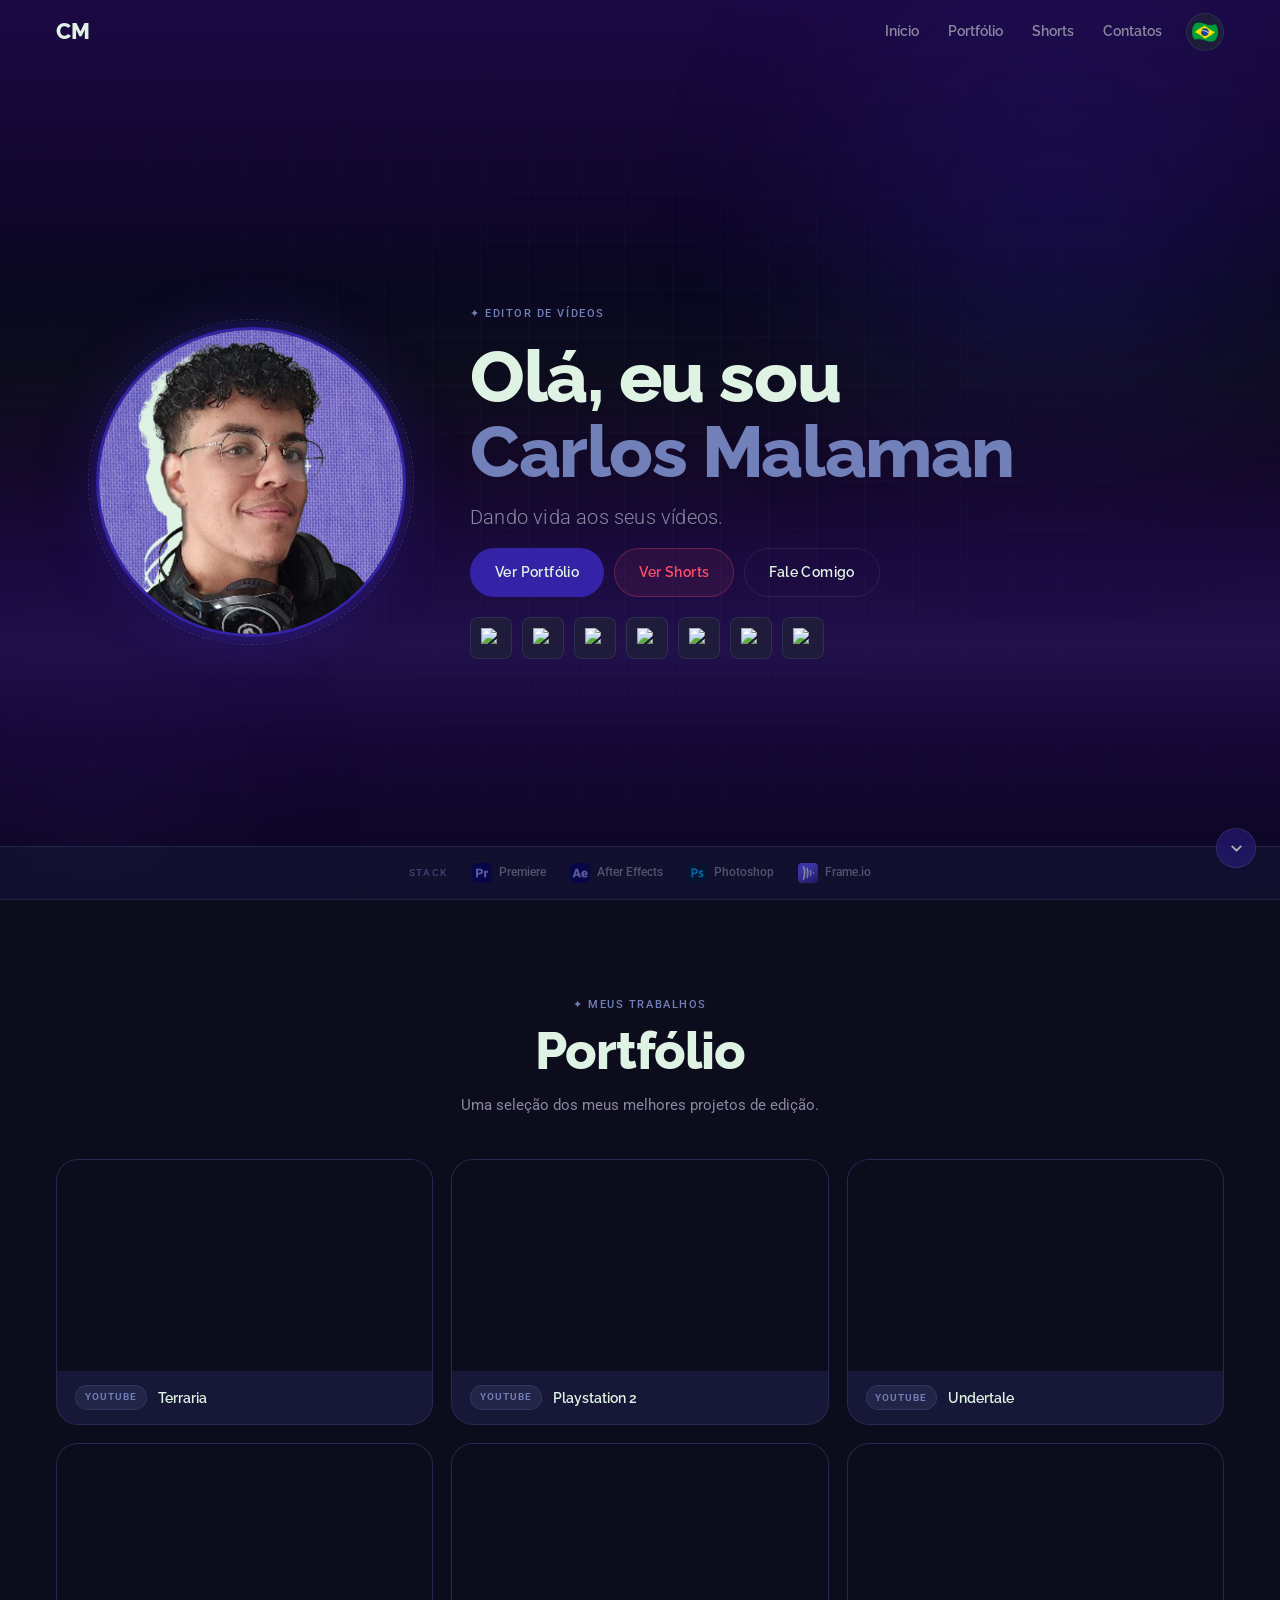
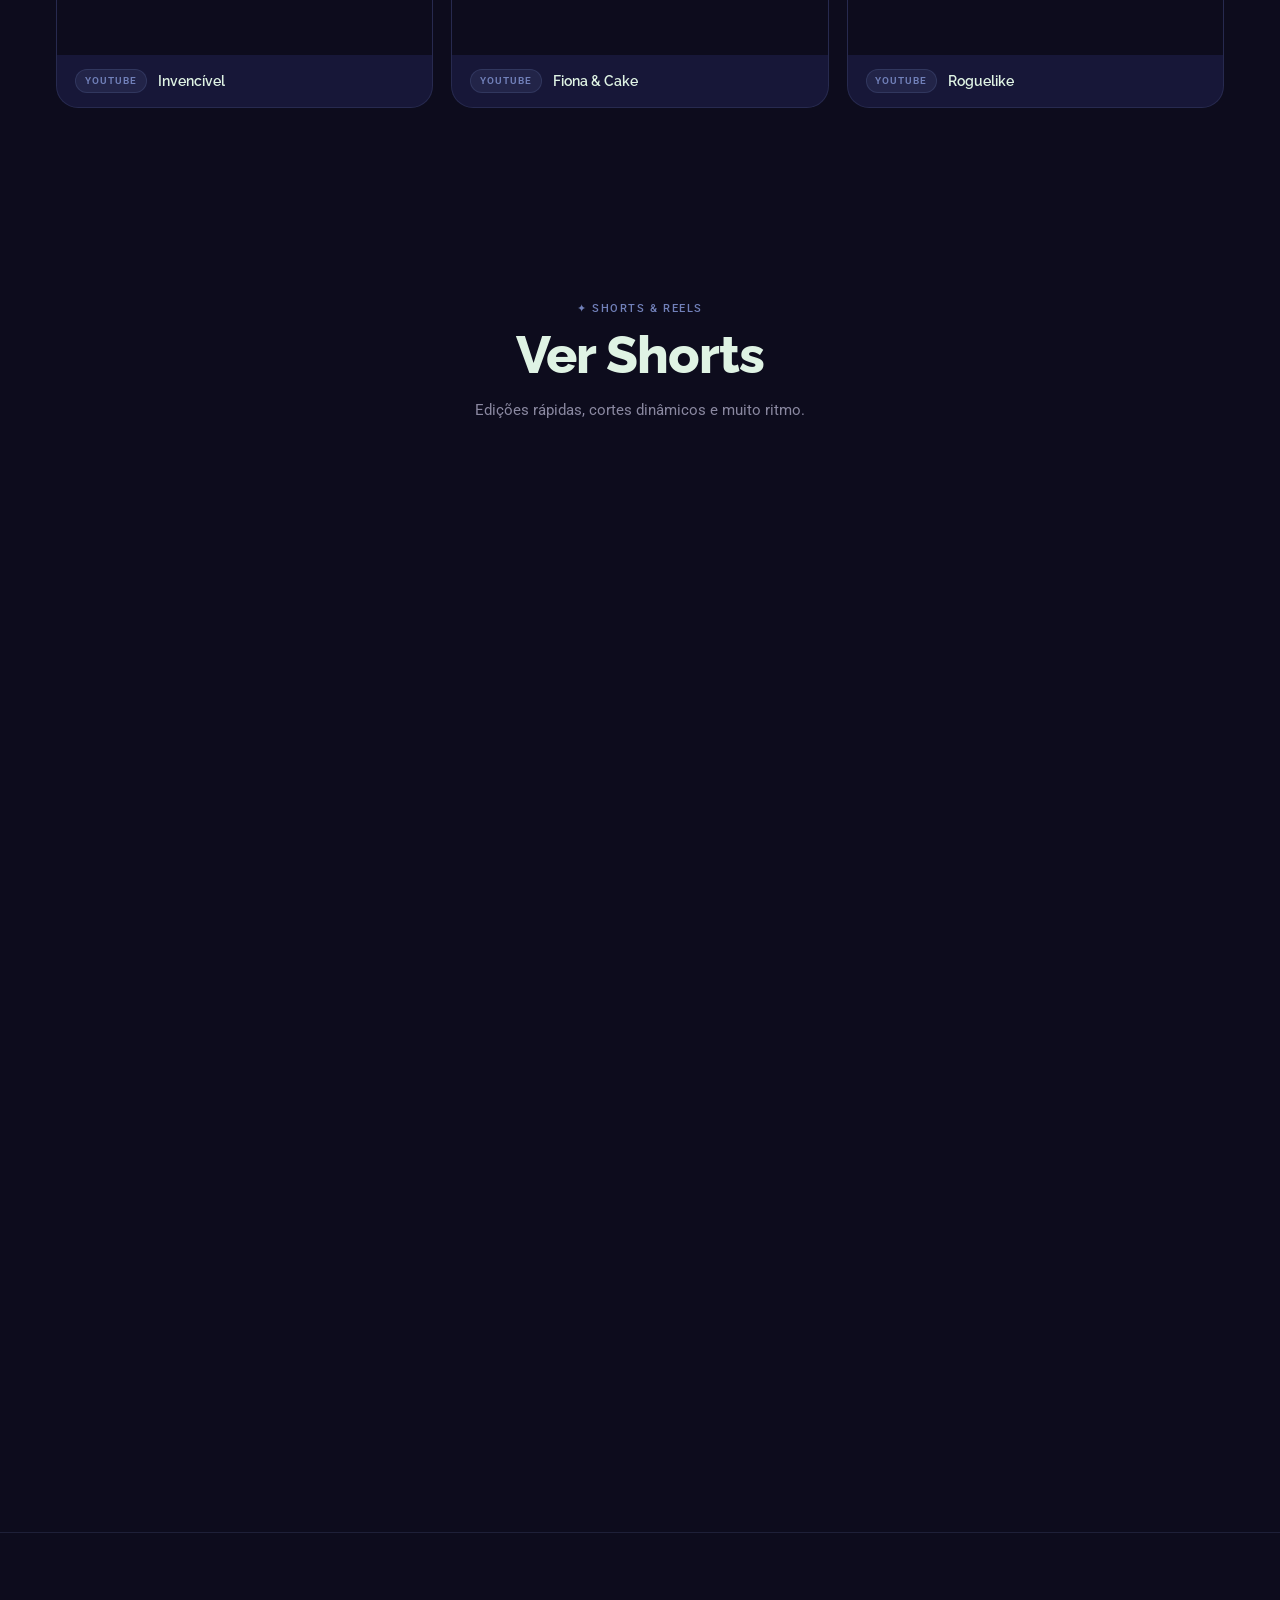
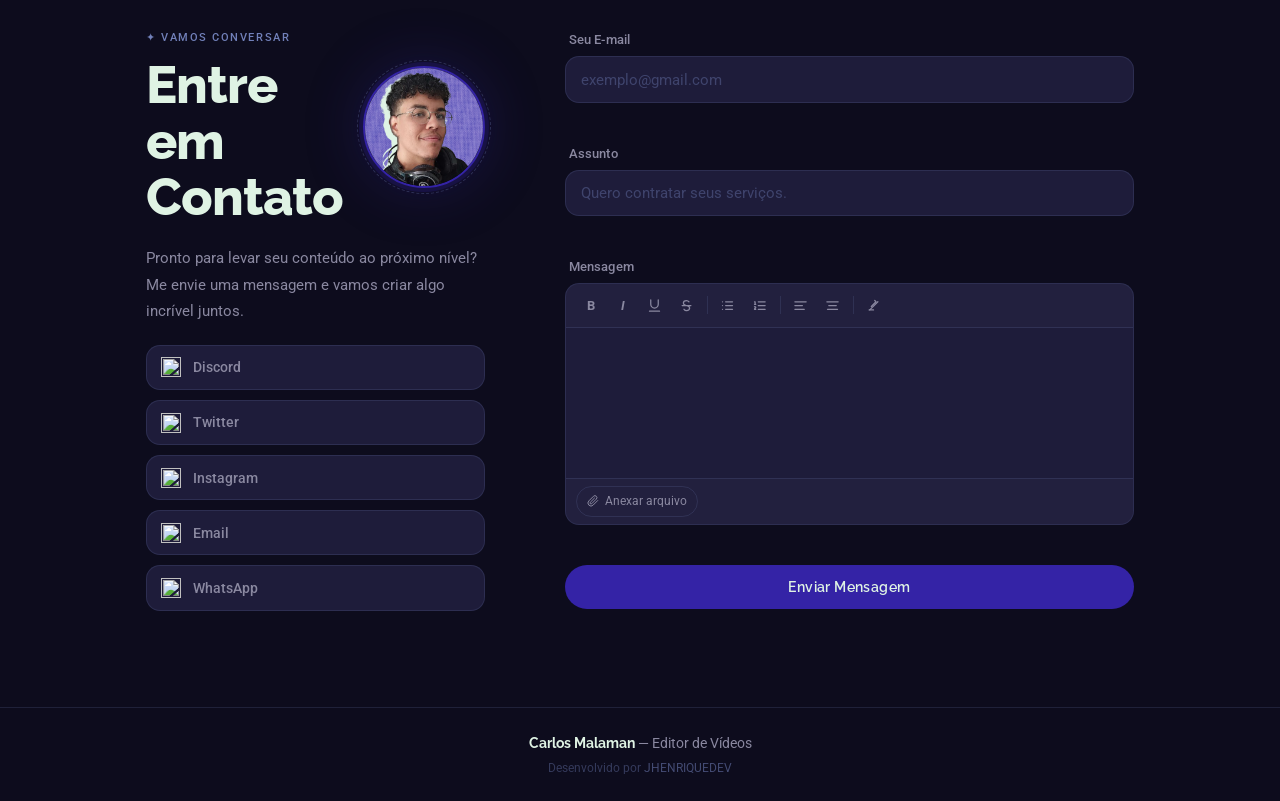
==== WebsiteIA/index.html @ 899e5810 "feat: grande atualiacao 2.0" ====
<!DOCTYPE html>
<html lang="en">
<head>
    <meta charset="UTF-8">
    <meta name="viewport" content="width=device-width, initial-scale=1.0">
    <link rel="preconnect" href="https://fonts.googleapis.com">
    <link rel="preconnect" href="https://fonts.gstatic.com" crossorigin>
    <link href="https://fonts.googleapis.com/css2?family=Raleway:ital,wght@0,100..900;1,100..900&family=Roboto:ital,wght@0,300;0,400;0,500;1,300&display=swap" rel="stylesheet">
    <link rel="stylesheet" href="estilos/style.css">
    <title>Carlos Malaman — Video Editor</title>
</head>
<body>

    <!-- HEADER -->
    <header class="cabecalho" id="cabecalho">
        <a href="#apresentacao" class="cabecalho__logo">CM</a>
        <nav class="cabecalho__menu" id="menu" aria-label="Navegação principal">
            <a class="cabecalho__menu__link" href="#apresentacao">Início</a>
            <a class="cabecalho__menu__link" href="#portfolio">Portfólio</a>
            <a class="cabecalho__menu__link" href="#shorts">Shorts</a>
            <a class="cabecalho__menu__link" href="#contatos">Contatos</a>
            <button class="btn__lang" id="btn-lang" title="Switch to English" aria-label="Trocar idioma">
                <img class="btn__lang__flag btn__lang__flag--pt" src="assets2/BRA-Flag.png" alt="Português" width="26" height="26">
                <img class="btn__lang__flag btn__lang__flag--en" src="assets2/USA-Flag.png" alt="English" width="26" height="26" style="display:none">
            </button>
        </nav>
        <button class="hamburguer" id="hamburguer" aria-label="Abrir menu" aria-expanded="false" aria-controls="menu">
            <span></span>
            <span></span>
            <span></span>
        </button>
    </header>

    <main>

        <!-- HERO -->
        <section id="apresentacao" class="hero">
            <div class="hero__bg">
                <div class="hero__orb hero__orb--1"></div>
                <div class="hero__orb hero__orb--2"></div>
                <div class="hero__grid"></div>
            </div>

            <div class="hero__container">
                <div class="hero__imagem__wrapper reveal">
                    <img class="hero__imagem" src="assets/perfil_gostoso.png" alt="Foto do Carlos Malaman">
                    <div class="hero__imagem__border"></div>
                </div>

                <div class="hero__conteudo">
                    <p class="hero__tag reveal reveal--delay-1">✦ Editor de Vídeos</p>
                    <h1 class="hero__titulo reveal reveal--delay-2">
                        Olá, eu sou<br>
                        <span class="destaque">Carlos Malaman</span>
                    </h1>
                    <p class="hero__subtitulo reveal reveal--delay-3">Dando vida aos seus vídeos.</p>

                    <div class="hero__acoes reveal reveal--delay-4">
                        <a class="btn btn--primario" href="#portfolio">Ver Portfólio</a>
                        <a class="btn btn--shorts" href="#shorts">Ver Shorts</a>
                        <a class="btn btn--secundario" href="#contatos">Fale Comigo</a>
                    </div>

                    <div class="hero__redes reveal reveal--delay-5">
                        <a class="rede__link rede--discord" href="https://discord.com/invite/yGyrfG3A" target="_blank" aria-label="Discord">
                            <img src="https://cdn.simpleicons.org/discord/ffffff" alt="Discord" loading="lazy">
                        </a>
                        <a class="rede__link rede--youtube" href="https://www.youtube.com/@MalamanOficial" target="_blank" aria-label="YouTube">
                            <img src="https://cdn.simpleicons.org/youtube/ffffff" alt="YouTube" loading="lazy">
                        </a>
                        <a class="rede__link rede--x" href="https://x.com/MalamanOficial" target="_blank" aria-label="X / Twitter">
                            <img src="https://cdn.simpleicons.org/x/ffffff" alt="X" loading="lazy">
                        </a>
                        <a class="rede__link rede--tiktok" href="https://www.tiktok.com/@malamanoficial" target="_blank" aria-label="TikTok">
                            <img src="https://cdn.simpleicons.org/tiktok/ffffff" alt="TikTok" loading="lazy">
                        </a>
                        <a class="rede__link rede--instagram" href="https://www.instagram.com/carlos_malaman" target="_blank" aria-label="Instagram">
                            <img src="https://cdn.simpleicons.org/instagram/ffffff" alt="Instagram" loading="lazy">
                        </a>
                        <a class="rede__link rede--email" href="mailto:malamancontato@gmail.com" aria-label="Email">
                            <img src="https://cdn.simpleicons.org/gmail/ffffff" alt="Email" loading="lazy">
                        </a>
                        <a class="rede__link rede--whatsapp" href="https://wa.me/SEU_NUMERO_AQUI" target="_blank" aria-label="WhatsApp">
                            <img src="https://cdn.simpleicons.org/whatsapp/ffffff" alt="WhatsApp" loading="lazy">
                        </a>
                    </div>
                </div>
            </div>

            <!-- Dual scroll navigation (desktop only) -->
            <div class="scroll__nav__wrapper" id="scroll-nav-wrapper">
                <button class="scroll__nav__btn" id="scroll-prev" aria-label="Seção anterior">
                    <svg viewBox="0 0 24 24" fill="none" stroke="currentColor" stroke-width="2.5" stroke-linecap="round" stroke-linejoin="round">
                        <polyline points="18 15 12 9 6 15"></polyline>
                    </svg>
                </button>
                <button class="scroll__nav__btn" id="scroll-next" aria-label="Próxima seção">
                    <svg viewBox="0 0 24 24" fill="none" stroke="currentColor" stroke-width="2.5" stroke-linecap="round" stroke-linejoin="round">
                        <polyline points="6 9 12 15 18 9"></polyline>
                    </svg>
                </button>
            </div>

            <!-- STACK — visível na tela inicial -->
            <div class="ferramentas hero__ferramentas">
                <div class="ferramentas__inner">
                    <span class="ferramentas__rotulo">Stack</span>
                    <div class="ferramentas__lista">
                        <div class="ferramenta__item" title="Adobe Premiere Pro">
                            <img src="assets2/Premiere-pro.png" alt="Premiere Pro" loading="lazy">
                            <span>Premiere</span>
                        </div>
                        <div class="ferramenta__item" title="Adobe After Effects">
                            <img src="assets2/After-Effects.png" alt="After Effects" loading="lazy">
                            <span>After Effects</span>
                        </div>
                        <div class="ferramenta__item" title="Adobe Photoshop">
                            <img src="assets2/Photoshop.png" alt="Photoshop" loading="lazy">
                            <span>Photoshop</span>
                        </div>
                        <div class="ferramenta__item" title="Frame.io">
                            <img src="assets2/Frame-io.png" alt="Frame.io" loading="lazy">
                            <span>Frame.io</span>
                        </div>
                    </div>
                </div>
            </div>
        </section>

        <!-- STATS BAR -->
        <!-- <div class="stats">
            <div class="stats__item">
                <span class="stats__num">50+</span>
                <span class="stats__label">Projetos entregues</span>
            </div>
            <div class="stats__divisor"></div>
            <div class="stats__item">
                <span class="stats__num">3+</span>
                <span class="stats__label">Anos de experiência</span>
            </div>
            <div class="stats__divisor"></div>
            <div class="stats__item">
                <span class="stats__num">100%</span>
                <span class="stats__label">Clientes satisfeitos</span>
            </div>
        </div> -->

        <!-- PORTFOLIO -->
        <section id="portfolio" class="portfolio">
            <div class="portfolio__header reveal">
                <p class="section__tag">✦ Meus Trabalhos</p>
                <h2 class="section__titulo">Portfólio</h2>
                <p class="section__subtitulo">Uma seleção dos meus melhores projetos de edição.</p>
            </div>

            <div class="portfolio__grade">
                <div class="video__card reveal">
                    <div class="video__wrapper">
                        <iframe class="video__iframe" src="https://www.youtube.com/embed/uBYjF4wlC84?si=R6gCgWDthHf5BhH_" title="YouTube video player" frameborder="0" allow="accelerometer; autoplay; clipboard-write; encrypted-media; gyroscope; picture-in-picture; web-share" referrerpolicy="strict-origin-when-cross-origin" allowfullscreen></iframe>
                    </div>
                    <div class="video__info">
                        <span class="video__tag">YouTube</span>
                        <h3 class="video__titulo">Terraria</h3>
                    </div>
                </div>

                <div class="video__card reveal reveal--delay-1">
                    <div class="video__wrapper">
                        <iframe class="video__iframe" src="https://www.youtube.com/embed/kr6RmgJfHFc?si=YU8fnGd5mNNv0K47" title="YouTube video player" frameborder="0" allow="accelerometer; autoplay; clipboard-write; encrypted-media; gyroscope; picture-in-picture; web-share" referrerpolicy="strict-origin-when-cross-origin" allowfullscreen></iframe>
                    </div>
                    <div class="video__info">
                        <span class="video__tag">YouTube</span>
                        <h3 class="video__titulo">Playstation 2</h3>
                    </div>
                </div>

                <div class="video__card reveal reveal--delay-2">
                    <div class="video__wrapper">
                        <iframe class="video__iframe" src="https://www.youtube.com/embed/nSVCkTm_3ak?si=HGYvrFJ7hpu28r36" title="YouTube video player" frameborder="0" allow="accelerometer; autoplay; clipboard-write; encrypted-media; gyroscope; picture-in-picture; web-share" referrerpolicy="strict-origin-when-cross-origin" allowfullscreen></iframe>
                    </div>
                    <div class="video__info">
                        <span class="video__tag">YouTube</span>
                        <h3 class="video__titulo">Undertale</h3>
                    </div>
                </div>

                <div class="video__card reveal reveal--delay-3">
                    <div class="video__wrapper">
                        <iframe class="video__iframe" src="https://www.youtube.com/embed/YFFOSr3KUqk?si=xVeW2PG9GA-HIuKC" title="YouTube video player" frameborder="0" allow="accelerometer; autoplay; clipboard-write; encrypted-media; gyroscope; picture-in-picture; web-share" referrerpolicy="strict-origin-when-cross-origin" allowfullscreen></iframe>
                    </div>
                    <div class="video__info">
                        <span class="video__tag">YouTube</span>
                        <h3 class="video__titulo">Invencível</h3>
                    </div>
                </div>

                <div class="video__card reveal reveal--delay-1">
                    <div class="video__wrapper">
                        <iframe class="video__iframe" src="https://www.youtube.com/embed/x7-gclcs0Kk?si=7Zo99x2mmRphoa3h&amp;start=199" title="YouTube video player" frameborder="0" allow="accelerometer; autoplay; clipboard-write; encrypted-media; gyroscope; picture-in-picture; web-share" referrerpolicy="strict-origin-when-cross-origin" allowfullscreen></iframe>
                    </div>
                    <div class="video__info">
                        <span class="video__tag">YouTube</span>
                        <h3 class="video__titulo">Fiona & Cake</h3>
                    </div>
                </div>

                <div class="video__card reveal reveal--delay-2">
                    <div class="video__wrapper">
                        <iframe class="video__iframe" src="https://www.youtube.com/embed/DhFKlwNxL1M?si=SMBsi4QitnxIs77H&amp;start=337" title="YouTube video player" frameborder="0" allow="accelerometer; autoplay; clipboard-write; encrypted-media; gyroscope; picture-in-picture; web-share" referrerpolicy="strict-origin-when-cross-origin" allowfullscreen></iframe>
                    </div>
                    <div class="video__info">
                        <span class="video__tag">YouTube</span>
                        <h3 class="video__titulo">Roguelike</h3>
                    </div>
                </div>
            </div>
        </section>

        <!-- SHORTS -->
        <section id="shorts" class="shorts">
            <div class="shorts__header reveal">
                <p class="section__tag">✦ Shorts & Reels</p>
                <h2 class="section__titulo">Ver Shorts</h2>
                <p class="section__subtitulo">Edições rápidas, cortes dinâmicos e muito ritmo.</p>
            </div>

            <!-- CARROSSEL — Linha de cima: rola para a DIREITA -->
            <div class="shorts__carrossel" id="shorts-row-top" data-direction="right">
                <div class="shorts__fita">
                    <!-- Cards originais -->
                    <div class="short__card">
                        <div class="short__wrapper">
                            <iframe class="short__iframe" src="https://www.youtube.com/embed/nnYtBp6B8-A" title="A Nintendo perdeu o MAIOR CONSOLE DO SÉCULO" frameborder="0" allow="accelerometer; autoplay; clipboard-write; encrypted-media; gyroscope; picture-in-picture; web-share" referrerpolicy="strict-origin-when-cross-origin" allowfullscreen></iframe>
                        </div>
                        <div class="short__info">
                            <span class="short__tag">Short</span>
                            <h3 class="short__titulo">Nintendo</h3>
                        </div>
                    </div>
                    <div class="short__card">
                        <div class="short__wrapper">
                            <iframe class="short__iframe" src="https://www.youtube.com/embed/OfmHx47i78s" title="Porque as batalhas de Undertale SÃO EM PRETO E BRANCO" frameborder="0" allow="accelerometer; autoplay; clipboard-write; encrypted-media; gyroscope; picture-in-picture; web-share" referrerpolicy="strict-origin-when-cross-origin" allowfullscreen></iframe>
                        </div>
                        <div class="short__info">
                            <span class="short__tag">Short</span>
                            <h3 class="short__titulo">Undertale</h3>
                        </div>
                    </div>
                    <div class="short__card">
                        <div class="short__wrapper">
                            <iframe class="short__iframe" src="https://www.youtube.com/embed/QA6giBOE5dQ" title="TOP 3 MELHORES BOSSES DE TERRARIA" frameborder="0" allow="accelerometer; autoplay; clipboard-write; encrypted-media; gyroscope; picture-in-picture; web-share" referrerpolicy="strict-origin-when-cross-origin" allowfullscreen></iframe>
                        </div>
                        <div class="short__info">
                            <span class="short__tag">Short</span>
                            <h3 class="short__titulo">Terraria</h3>
                        </div>
                    </div>
                    <div class="short__card">
                        <div class="short__wrapper">
                            <iframe class="short__iframe" src="https://www.youtube.com/embed/xV9-_jfmkJM" title="O Modchip que SALVOU O PLAYSTATION 2" frameborder="0" allow="accelerometer; autoplay; clipboard-write; encrypted-media; gyroscope; picture-in-picture; web-share" referrerpolicy="strict-origin-when-cross-origin" allowfullscreen></iframe>
                        </div>
                        <div class="short__info">
                            <span class="short__tag">Reel</span>
                            <h3 class="short__titulo">Playstation 2</h3>
                        </div>
                    </div>
                    <!-- +1 card extra (Terraria repetido) para volume visual -->
                    <div class="short__card">
                        <div class="short__wrapper">
                            <iframe class="short__iframe" src="https://www.youtube.com/embed/QA6giBOE5dQ" title="TOP 3 MELHORES BOSSES DE TERRARIA" frameborder="0" allow="accelerometer; autoplay; clipboard-write; encrypted-media; gyroscope; picture-in-picture; web-share" referrerpolicy="strict-origin-when-cross-origin" allowfullscreen></iframe>
                        </div>
                        <div class="short__info">
                            <span class="short__tag">Short</span>
                            <h3 class="short__titulo">Terraria</h3>
                        </div>
                    </div>
                    <!-- Clones para loop infinito (duplicados via JS) -->
                </div>
            </div>

            <!-- CARROSSEL — Linha de baixo: rola para a ESQUERDA -->
            <div class="shorts__carrossel" id="shorts-row-bottom" data-direction="left">
                <div class="shorts__fita">
                    <!-- Cards originais -->
                    <div class="short__card">
                        <div class="short__wrapper">
                            <iframe class="short__iframe" src="https://www.youtube.com/embed/xV9-_jfmkJM" title="O Modchip que SALVOU O PLAYSTATION 2" frameborder="0" allow="accelerometer; autoplay; clipboard-write; encrypted-media; gyroscope; picture-in-picture; web-share" referrerpolicy="strict-origin-when-cross-origin" allowfullscreen></iframe>
                        </div>
                        <div class="short__info">
                            <span class="short__tag">Reel</span>
                            <h3 class="short__titulo">Playstation 2</h3>
                        </div>
                    </div>
                    <div class="short__card">
                        <div class="short__wrapper">
                            <iframe class="short__iframe" src="https://www.youtube.com/embed/nnYtBp6B8-A" title="A Nintendo perdeu o MAIOR CONSOLE DO SÉCULO" frameborder="0" allow="accelerometer; autoplay; clipboard-write; encrypted-media; gyroscope; picture-in-picture; web-share" referrerpolicy="strict-origin-when-cross-origin" allowfullscreen></iframe>
                        </div>
                        <div class="short__info">
                            <span class="short__tag">Short</span>
                            <h3 class="short__titulo">Nintendo</h3>
                        </div>
                    </div>
                    <div class="short__card">
                        <div class="short__wrapper">
                            <iframe class="short__iframe" src="https://www.youtube.com/embed/OfmHx47i78s" title="Porque as batalhas de Undertale SÃO EM PRETO E BRANCO" frameborder="0" allow="accelerometer; autoplay; clipboard-write; encrypted-media; gyroscope; picture-in-picture; web-share" referrerpolicy="strict-origin-when-cross-origin" allowfullscreen></iframe>
                        </div>
                        <div class="short__info">
                            <span class="short__tag">Short</span>
                            <h3 class="short__titulo">Undertale</h3>
                        </div>
                    </div>
                    <div class="short__card">
                        <div class="short__wrapper">
                            <iframe class="short__iframe" src="https://www.youtube.com/embed/QA6giBOE5dQ" title="TOP 3 MELHORES BOSSES DE TERRARIA" frameborder="0" allow="accelerometer; autoplay; clipboard-write; encrypted-media; gyroscope; picture-in-picture; web-share" referrerpolicy="strict-origin-when-cross-origin" allowfullscreen></iframe>
                        </div>
                        <div class="short__info">
                            <span class="short__tag">Short</span>
                            <h3 class="short__titulo">Terraria</h3>
                        </div>
                    </div>
                    <!-- +1 card extra (Nintendo repetido) para volume visual -->
                    <div class="short__card">
                        <div class="short__wrapper">
                            <iframe class="short__iframe" src="https://www.youtube.com/embed/nnYtBp6B8-A" title="A Nintendo perdeu o MAIOR CONSOLE DO SÉCULO" frameborder="0" allow="accelerometer; autoplay; clipboard-write; encrypted-media; gyroscope; picture-in-picture; web-share" referrerpolicy="strict-origin-when-cross-origin" allowfullscreen></iframe>
                        </div>
                        <div class="short__info">
                            <span class="short__tag">Short</span>
                            <h3 class="short__titulo">Nintendo</h3>
                        </div>
                    </div>
                    <!-- Clones para loop infinito (duplicados via JS) -->
                </div>
            </div>
        </section>

    </main>

    <!-- CONTATOS -->
    <section id="contatos" class="contatos">
        <div class="contatos__inner">
            <div class="contatos__esquerda reveal">
                <div class="contatos__cabecalho">
                    <div>
                        <p class="section__tag">✦ Vamos Conversar</p>
                        <h2 class="section__titulo">Entre em<br>Contato</h2>
                    </div>
                    <div class="contatos__foto">
                        <img src="assets/perfil_gostoso.png" alt="Carlos Malaman" class="contatos__img">
                        <div class="contatos__foto__ring"></div>
                    </div>
                </div>

                <p class="contatos__descricao">Pronto para levar seu conteúdo ao próximo nível? Me envie uma mensagem e vamos criar algo incrível juntos.</p>

                <div class="contatos__redes">
                    <a class="contatos__rede" href="https://discord.com/invite/yGyrfG3A" target="_blank">
                        <img src="https://cdn.simpleicons.org/discord/ffffff" alt="" class="contatos__rede__icone" loading="lazy">
                        <span>Discord</span>
                    </a>
                    <a class="contatos__rede" href="https://x.com/MalamanOficial" target="_blank">
                        <img src="https://cdn.simpleicons.org/x/ffffff" alt="" class="contatos__rede__icone" loading="lazy">
                        <span>Twitter</span>
                    </a>
                    <a class="contatos__rede" href="https://www.instagram.com/carlos_malaman" target="_blank">
                        <img src="https://cdn.simpleicons.org/instagram/ffffff" alt="" class="contatos__rede__icone" loading="lazy">
                        <span>Instagram</span>
                    </a>
                    <a class="contatos__rede" href="mailto:malamancontato@gmail.com">
                        <img src="https://cdn.simpleicons.org/gmail/ffffff" alt="" class="contatos__rede__icone" loading="lazy">
                        <span>Email</span>
                    </a>
                    <a class="contatos__rede" href="https://wa.me/SEU_NUMERO_AQUI" target="_blank">
                        <img src="https://cdn.simpleicons.org/whatsapp/ffffff" alt="" class="contatos__rede__icone" loading="lazy">
                        <span>WhatsApp</span>
                    </a>
                </div>
            </div>

            <div class="contatos__direita reveal reveal--delay-2">
                <form class="contatos__form" id="envio__email" novalidate>
                    <div class="form__grupo">
                        <label class="form__label" for="email-usuario">Seu E-mail</label>
                        <input class="form__input" type="email" id="email-usuario" placeholder="exemplo@gmail.com" required>
                        <span class="form__erro" id="erro-email"></span>
                    </div>

                    <div class="form__grupo">
                        <label class="form__label" for="assunto-usuario">Assunto</label>
                        <input class="form__input" type="text" id="assunto-usuario" placeholder="Quero contratar seus serviços." required>
                        <span class="form__erro" id="erro-assunto"></span>
                    </div>

                    <div class="form__grupo">
                        <label class="form__label">Mensagem</label>
                        <div class="editor__wrapper" id="editor-wrapper">
                            <!-- Toolbar -->
                            <div class="editor__toolbar" id="editor-toolbar">
                                <button type="button" class="editor__toolbar__btn" data-cmd="bold" title="Negrito (Ctrl+B)"><b>B</b></button>
                                <button type="button" class="editor__toolbar__btn" data-cmd="italic" title="Itálico (Ctrl+I)"><i>I</i></button>
                                <button type="button" class="editor__toolbar__btn" data-cmd="underline" title="Sublinhado (Ctrl+U)">
                                    <svg viewBox="0 0 24 24"><path d="M6 3v7a6 6 0 0 0 12 0V3"/><line x1="4" y1="21" x2="20" y2="21"/></svg>
                                </button>
                                <button type="button" class="editor__toolbar__btn" data-cmd="strikeThrough" title="Tachado">
                                    <svg viewBox="0 0 24 24"><line x1="5" y1="12" x2="19" y2="12"/><path d="M16 6C16 6 14.5 4 12 4C9.5 4 7 5.5 7 8C7 10 8.5 11 10 11.5"/><path d="M8 18C8 18 9.5 20 12 20C14.5 20 17 18.5 17 16C17 14 15.5 13 14 12.5"/></svg>
                                </button>
                                <div class="editor__toolbar__divisor"></div>
                                <button type="button" class="editor__toolbar__btn" data-cmd="insertUnorderedList" title="Lista">
                                    <svg viewBox="0 0 24 24"><line x1="9" y1="6" x2="20" y2="6"/><line x1="9" y1="12" x2="20" y2="12"/><line x1="9" y1="18" x2="20" y2="18"/><circle cx="4" cy="6" r="1" fill="currentColor" stroke="none"/><circle cx="4" cy="12" r="1" fill="currentColor" stroke="none"/><circle cx="4" cy="18" r="1" fill="currentColor" stroke="none"/></svg>
                                </button>
                                <button type="button" class="editor__toolbar__btn" data-cmd="insertOrderedList" title="Lista numerada">
                                    <svg viewBox="0 0 24 24"><line x1="10" y1="6" x2="21" y2="6"/><line x1="10" y1="12" x2="21" y2="12"/><line x1="10" y1="18" x2="21" y2="18"/><path d="M4 6h1v4" stroke="currentColor"/><path d="M4 10h2" stroke="currentColor"/><path d="M6 18H4c0-1 2-2 2-3s-1-1.5-2-1" stroke="currentColor"/></svg>
                                </button>
                                <div class="editor__toolbar__divisor"></div>
                                <button type="button" class="editor__toolbar__btn" data-cmd="justifyLeft" title="Alinhar à esquerda">
                                    <svg viewBox="0 0 24 24"><line x1="3" y1="6" x2="21" y2="6"/><line x1="3" y1="12" x2="15" y2="12"/><line x1="3" y1="18" x2="18" y2="18"/></svg>
                                </button>
                                <button type="button" class="editor__toolbar__btn" data-cmd="justifyCenter" title="Centralizar">
                                    <svg viewBox="0 0 24 24"><line x1="3" y1="6" x2="21" y2="6"/><line x1="6" y1="12" x2="18" y2="12"/><line x1="4" y1="18" x2="20" y2="18"/></svg>
                                </button>
                                <div class="editor__toolbar__divisor"></div>
                                <button type="button" class="editor__toolbar__btn" data-cmd="removeFormat" title="Limpar formatação">
                                    <svg viewBox="0 0 24 24"><path d="M6 19L19 6"/><path d="M14 4l2 2-7.5 7.5"/><path d="M5 19h7"/></svg>
                                </button>
                            </div>
                            <!-- Área editável -->
                            <div class="editor__body"
                                 id="editor-body"
                                 contenteditable="true"
                                 role="textbox"
                                 aria-multiline="true"
                                 aria-label="Mensagem"
                                 data-placeholder="Olá Carlos, gostaria de...">
                            </div>
                            <!-- Footer: anexo + chips -->
                            <div class="editor__footer">
                                <label class="editor__anexo__btn" for="anexo-input" title="Anexar arquivo">
                                    <svg viewBox="0 0 24 24"><path d="M21.44 11.05l-9.19 9.19a6 6 0 0 1-8.49-8.49l9.19-9.19a4 4 0 0 1 5.66 5.66l-9.2 9.19a2 2 0 0 1-2.83-2.83l8.49-8.48"/></svg>
                                    Anexar arquivo
                                </label>
                                <input type="file" id="anexo-input" multiple accept="*/*">
                                <div class="editor__anexos__lista" id="anexos-lista"></div>
                            </div>
                        </div>
                        <span class="form__erro" id="erro-texto"></span>
                    </div>

                    <button class="btn btn--primario btn--full" type="submit" id="btn-enviar">
                        <span class="btn__texto">Enviar Mensagem</span>
                        <span class="btn__check" aria-hidden="true">✓ Enviado!</span>
                    </button>
                </form>
            </div>
        </div>
    </section>

    <footer class="rodape">
        <button class="rodape__topo--mobile" id="btn-topo-mobile" aria-label="Voltar ao topo">
            <svg viewBox="0 0 24 24" fill="none" stroke="currentColor" stroke-width="2.5" stroke-linecap="round" stroke-linejoin="round" width="16" height="16"><polyline points="18 15 12 9 6 15"></polyline></svg>
            Voltar ao topo
        </button>
        <p class="rodape__texto">
            <span class="rodape__marca">Carlos Malaman</span> — Editor de Vídeos
        </p>
        <p class="rodape__dev">Desenvolvido por <a href="https://www.instagram.com/jhenrique_dev" target="_blank" class="rodape__dev__link">JHENRIQUEDEV</a></p>
    </footer>

    <!-- OVERLAY DO MENU MOBILE -->
    <div class="menu__overlay" id="menu-overlay" aria-hidden="true"></div>

    <!-- EmailJS SDK -->
    <script src="https://cdn.jsdelivr.net/npm/@emailjs/browser@4/dist/email.min.js"></script>
    <script src="js/main.js"></script>
</body>
</html>
---- WebsiteIA/estilos/style.css ----
@import url('https://fonts.googleapis.com/css2?family=Raleway:ital,wght@0,100..900;1,100..900&family=Roboto:ital,wght@0,300;0,400;0,500;1,300&display=swap');

/* =========================================
   CSS VARIABLES
========================================= */
:root {
    --cor-fundo:       #0d0c1d;
    --cor-fundo-2:     #171738;
    --cor-fundo-3:     #1e1c3a;
    --cor-royal:       #3423A6;
    --cor-royal-hover: #4535c4;
    --cor-glaucous:    #7180B9;
    --cor-honeydew:    #DFF3E4;
    --cor-texto:       #e8e6f0;
    --cor-texto-muted: #8a88a0;
    --cor-borda:       rgba(113, 128, 185, 0.18);
    --cor-borda-hover: rgba(113, 128, 185, 0.35);
    --cor-destaque:    #cabded;

    /* Shorts accent - cor ja existente, unificada em variavel */
    --cor-shorts:       #ff4e6a;
    --cor-shorts-bg:    rgba(255, 78, 106, 0.08);
    --cor-shorts-borda: rgba(255, 78, 106, 0.28);

    --fonte-display: 'Raleway', sans-serif;
    --fonte-corpo:   'Roboto', sans-serif;

    --raio-sm:   8px;
    --raio-md:   14px;
    --raio-lg:   22px;
    --raio-pill: 999px;

    --sombra-card: 0 8px 40px rgba(0, 0, 0, 0.45);
    --sombra-glow: 0 0 60px rgba(52, 35, 166, 0.3);

    --header-h:  64px;
    --transicao: 0.3s cubic-bezier(0.4, 0, 0.2, 1);

    /* Espacamentos de secao - mobile first */
    --section-px: 1.25rem;
    --section-py: 4rem;
}

/* =========================================
   RESET & BASE
========================================= */
*, *::before, *::after {
    margin: 0;
    padding: 0;
    box-sizing: border-box;
}

html {
    scroll-behavior: smooth;
    -webkit-text-size-adjust: 100%;
}

body {
    background-color: var(--cor-fundo);
    color: var(--cor-texto);
    font-family: var(--fonte-corpo);
    font-size: 16px;
    line-height: 1.6;
    overflow-x: hidden;
}

/*
   DEGRADÊ GLOBAL — um único gradiente suave cobrindo toda a página.
   Cada "onda" corresponde aproximadamente a uma seção.
   As seções individualmente NÃO têm background próprio,
   evitando cortes bruscos nas bordas.
*/
body::before {
    content: '';
    position: fixed;
    inset: 0;
    z-index: -1;
    background: linear-gradient(
        180deg,
        /* Hero — topo mais roxo */
        #1c0945 0%,
        #160737 12%,
        #0f062a 24%,
        /* Portfolio — mergulha no escuro */
        #0a0820 32%,
        #0d0c1d 42%,
        /* Virada suave para roxo médio */
        #130828 52%,
        /* Shorts — roxo vibrante */
        #1a0a3e 62%,
        #21104a 72%,
        /* Contatos — mergulha de volta */
        #160737 82%,
        #0f0628 92%,
        #0a0820 100%
    );
    background-attachment: fixed;
}

/* Garantir que nenhuma seção sobrescreva o gradiente */
.hero,
.portfolio,
.shorts,
.contatos {
    background: transparent !important;
}

@keyframes gradPulse {
    0%   { opacity: 1; }
    50%  { opacity: 0.88; }
    100% { opacity: 1; }
}

img {
    max-width: 100%;
    display: block;
}

a {
    text-decoration: none;
    color: inherit;
}

button {
    font-family: inherit;
    cursor: pointer;
    border: none;
    background: none;
}

/* =========================================
   REVEAL ANIMATIONS
========================================= */
.reveal {
    opacity: 0;
    transform: translateY(24px);
    transition: opacity 0.65s ease, transform 0.65s ease;
}

.reveal.visivel {
    opacity: 1;
    transform: translateY(0);
}

.reveal--delay-1 { transition-delay: 0.1s; }
.reveal--delay-2 { transition-delay: 0.2s; }
.reveal--delay-3 { transition-delay: 0.3s; }
.reveal--delay-4 { transition-delay: 0.4s; }
.reveal--delay-5 { transition-delay: 0.5s; }

/* =========================================
   COMPONENTES REUTILIZAVEIS
========================================= */
.section__tag {
    font-family: var(--fonte-corpo);
    font-size: 11px;
    font-weight: 500;
    letter-spacing: 0.14em;
    text-transform: uppercase;
    color: var(--cor-glaucous);
    margin-bottom: 0.6rem;
    display: block;
}

.section__titulo {
    font-family: var(--fonte-display);
    font-size: clamp(1.85rem, 6vw, 3.25rem);
    font-weight: 800;
    line-height: 1.08;
    color: var(--cor-honeydew);
    margin-bottom: 0.875rem;
    letter-spacing: -0.02em;
}

.section__subtitulo {
    font-size: 0.95rem;
    color: var(--cor-texto-muted);
    line-height: 1.7;
    max-width: 480px;
}

/* =========================================
   BOTOES
========================================= */
.btn {
    display: inline-flex;
    align-items: center;
    justify-content: center;
    gap: 0.5rem;
    padding: 0.8rem 1.5rem;
    border-radius: var(--raio-pill);
    font-family: var(--fonte-display);
    font-size: 0.85rem;
    font-weight: 600;
    letter-spacing: 0.03em;
    transition:
        transform var(--transicao),
        box-shadow var(--transicao),
        background-color var(--transicao),
        border-color var(--transicao);
    white-space: nowrap;
}

.btn:active { transform: scale(0.96); }

.btn--primario {
    background-color: var(--cor-royal);
    color: var(--cor-honeydew);
    border: 1px solid transparent;
}

.btn--primario:hover {
    background-color: var(--cor-royal-hover);
    box-shadow: 0 4px 24px rgba(52, 35, 166, 0.5);
    transform: translateY(-1px);
}

.btn--secundario {
    background-color: transparent;
    color: var(--cor-honeydew);
    border: 1px solid var(--cor-borda);
}

.btn--secundario:hover {
    background-color: var(--cor-fundo-3);
    border-color: var(--cor-glaucous);
    transform: translateY(-1px);
}

/* Botao Shorts - agora usa variaveis da paleta */
.btn--shorts {
    background-color: var(--cor-shorts-bg);
    color: var(--cor-shorts);
    border: 1px solid var(--cor-shorts-borda);
}

.btn--shorts:hover {
    background-color: rgba(255, 78, 106, 0.15);
    border-color: var(--cor-shorts);
    box-shadow: 0 4px 20px rgba(255, 78, 106, 0.25);
    transform: translateY(-1px);
}

.btn--full { width: 100%; }

/* Botao enviar com estados */
.btn__check { display: none; }

.btn--primario.enviado {
    background-color: #1a7a4a;
    pointer-events: none;
}

.btn--primario.enviado .btn__texto { display: none; }
.btn--primario.enviado .btn__check { display: inline; }

.btn--primario.enviando {
    opacity: 0.65;
    pointer-events: none;
}

.btn--primario.enviando .btn__texto::after {
    content: '...';
}

/* =========================================
   CABECALHO
========================================= */
.cabecalho {
    position: fixed;
    top: 0;
    left: 0;
    right: 0;
    height: var(--header-h);
    z-index: 1000;
    display: flex;
    align-items: center;
    justify-content: space-between;
    padding: 0 var(--section-px);
    background-color: transparent;
    transition:
        background-color var(--transicao),
        backdrop-filter var(--transicao),
        border-bottom var(--transicao);
}

.cabecalho.scrollado {
    background-color: rgba(13, 12, 29, 0.88);
    backdrop-filter: blur(18px);
    -webkit-backdrop-filter: blur(18px);
    border-bottom: 1px solid var(--cor-borda);
}

.cabecalho__logo {
    font-family: var(--fonte-display);
    font-size: 1.35rem;
    font-weight: 800;
    color: var(--cor-honeydew);
    letter-spacing: -0.02em;
    flex-shrink: 0;
}

.cabecalho__menu {
    display: none;
    align-items: center;
    gap: 0.125rem;
}

.cabecalho__menu__link {
    font-family: var(--fonte-display);
    font-size: 0.85rem;
    font-weight: 600;
    color: var(--cor-texto-muted);
    padding: 0.45rem 0.85rem;
    border-radius: var(--raio-pill);
    transition: color var(--transicao), background-color var(--transicao);
}

.cabecalho__menu__link:hover {
    color: var(--cor-honeydew);
    background-color: rgba(113, 128, 185, 0.1);
}

/* BOTAO IDIOMA */
.btn__lang {
    display: inline-flex;
    align-items: center;
    justify-content: center;
    width: 38px;
    height: 38px;
    border-radius: 50%;
    background-color: var(--cor-fundo-3);
    border: 1px solid var(--cor-borda);
    cursor: pointer;
    transition:
        background-color var(--transicao),
        border-color var(--transicao),
        transform var(--transicao),
        box-shadow var(--transicao);
    margin-left: 0.5rem;
    flex-shrink: 0;
    overflow: hidden;
    padding: 0;
}

.btn__lang:hover {
    border-color: var(--cor-glaucous);
    transform: scale(1.08);
    box-shadow: 0 2px 12px rgba(113, 128, 185, 0.3);
}

.btn__lang__flag {
    width: 26px;
    height: 26px;
    object-fit: cover;
    border-radius: 50%;
    display: block;
    pointer-events: none;
}

/* Mobile: btn lang dentro do menu */
@media (max-width: 899px) {
    .btn__lang {
        margin-left: 0;
        margin-top: 0.5rem;
        align-self: flex-start;
        width: 44px;
        height: 44px;
        border-radius: var(--raio-md);
    }

    .btn__lang__flag {
        width: 30px;
        height: 30px;
        border-radius: var(--raio-sm);
    }
}

/* HAMBURGER */
.hamburguer {
    display: flex;
    flex-direction: column;
    justify-content: center;
    align-items: center;
    gap: 5px;
    width: 40px;
    height: 40px;
    border-radius: var(--raio-sm);
    transition: background-color var(--transicao);
    z-index: 1010;
    flex-shrink: 0;
}

.hamburguer:hover {
    background-color: var(--cor-fundo-3);
}

.hamburguer span {
    display: block;
    width: 22px;
    height: 2px;
    background-color: var(--cor-honeydew);
    border-radius: 2px;
    transition:
        transform 0.4s cubic-bezier(0.4, 0, 0.2, 1),
        opacity 0.3s ease,
        width 0.3s ease;
    transform-origin: center;
}

.hamburguer.ativo span:nth-child(1) { transform: translateY(7px) rotate(45deg); }
.hamburguer.ativo span:nth-child(2) { opacity: 0; width: 0; }
.hamburguer.ativo span:nth-child(3) { transform: translateY(-7px) rotate(-45deg); }

/* MENU OVERLAY */
.menu__overlay {
    position: fixed;
    inset: 0;
    background: rgba(13, 12, 29, 0.72);
    backdrop-filter: blur(4px);
    z-index: 999;
    opacity: 0;
    pointer-events: none;
    transition: opacity var(--transicao);
}

.menu__overlay.ativo {
    opacity: 1;
    pointer-events: all;
}

/* MENU MOBILE ABERTO */
.cabecalho__menu.aberto {
    display: flex;
    flex-direction: column;
    position: fixed;
    top: var(--header-h);
    left: 0;
    right: 0;
    background-color: rgba(23, 23, 56, 0.97);
    backdrop-filter: blur(20px);
    -webkit-backdrop-filter: blur(20px);
    border-bottom: 1px solid var(--cor-borda);
    padding: 0.75rem var(--section-px) 1.25rem;
    gap: 0.2rem;
    z-index: 1000;
    animation: slideDown 0.28s ease;
}

@keyframes slideDown {
    from { opacity: 0; transform: translateY(-10px); }
    to   { opacity: 1; transform: translateY(0); }
}

.cabecalho__menu.aberto .cabecalho__menu__link {
    font-size: 1rem;
    padding: 0.8rem 1rem;
    border-radius: var(--raio-md);
    color: var(--cor-texto);
    width: 100%;
}

.cabecalho__menu.aberto .cabecalho__menu__link:hover {
    background-color: rgba(113, 128, 185, 0.1);
    color: var(--cor-honeydew);
}

/* =========================================
   HERO
========================================= */
.hero {
    position: relative;
    min-height: 100dvh;
    padding-top: var(--header-h);
    display: flex;
    flex-direction: column;
    align-items: center;
    justify-content: center;
    overflow: hidden;
    /* background via degrades alternados definido acima */
}

.hero__bg {
    position: absolute;
    inset: 0;
    pointer-events: none;
    z-index: 0;
}

.hero__orb {
    position: absolute;
    border-radius: 50%;
    filter: blur(80px);
    opacity: 0.3;
}

.hero__orb--1 {
    width: 420px;
    height: 420px;
    background: radial-gradient(circle, #3423A6 0%, transparent 70%);
    top: -100px;
    right: -100px;
}

.hero__orb--2 {
    width: 350px;
    height: 350px;
    background: radial-gradient(circle, #2E1760 0%, transparent 70%);
    bottom: -80px;
    left: -80px;
}

.hero__grid {
    position: absolute;
    inset: 0;
    background-image:
        linear-gradient(rgba(113, 128, 185, 0.045) 1px, transparent 1px),
        linear-gradient(90deg, rgba(113, 128, 185, 0.045) 1px, transparent 1px);
    background-size: 48px 48px;
    mask-image: radial-gradient(ellipse 80% 80% at 50% 50%, black 20%, transparent 80%);
}

.hero__container {
    position: relative;
    z-index: 1;
    display: flex;
    flex-direction: column;
    align-items: center;
    gap: 2rem;
    width: 100%;
    max-width: 1200px;
    padding: 2.5rem var(--section-px) 2rem;
    text-align: center;
}

/* Imagem */
.hero__imagem__wrapper {
    position: relative;
    flex-shrink: 0;
}

.hero__imagem {
    width: 160px;
    height: 160px;
    border-radius: 50%;
    object-fit: cover;
    object-position: top;
    border: 3px solid var(--cor-royal);
    box-shadow:
        0 0 0 6px rgba(52, 35, 166, 0.18),
        var(--sombra-glow);
    display: block;
}

.hero__imagem__border {
    position: absolute;
    inset: -8px;
    border-radius: 50%;
    border: 1px dashed rgba(113, 128, 185, 0.3);
    animation: girar 22s linear infinite;
}

@keyframes girar {
    to { transform: rotate(360deg); }
}

/* Conteudo hero */
.hero__conteudo {
    display: flex;
    flex-direction: column;
    align-items: center;
    gap: 1rem;
    max-width: 680px;
    width: 100%;
}

.hero__tag {
    font-size: 11px;
    font-weight: 500;
    letter-spacing: 0.14em;
    text-transform: uppercase;
    color: var(--cor-glaucous);
    display: block;
}

.hero__titulo {
    font-family: var(--fonte-display);
    font-size: clamp(2.2rem, 8vw, 4.5rem);
    font-weight: 800;
    line-height: 1.05;
    letter-spacing: -0.02em;
    color: var(--cor-honeydew);
}

.hero__titulo .destaque {
    color: var(--cor-glaucous);
    display: block;
}

.hero__subtitulo {
    font-size: clamp(1rem, 2.5vw, 1.25rem);
    color: var(--cor-texto-muted);
    font-family: var(--fonte-corpo);
    font-weight: 300;
    letter-spacing: 0.01em;
    line-height: 1.5;
    margin-top: -0.25rem;
}

.hero__texto {
    font-size: clamp(0.9rem, 2.5vw, 1rem);
    color: var(--cor-texto-muted);
    line-height: 1.75;
    max-width: 500px;
}

.hero__texto strong { color: var(--cor-texto); font-weight: 500; }
.canal { color: var(--cor-glaucous); font-weight: 500; }

/* Hero actions */
.hero__acoes {
    display: flex;
    flex-direction: row;
    flex-wrap: wrap;
    gap: 0.625rem;
    justify-content: center;
    align-items: center;
    width: 100%;
}

/* Redes sociais */
.hero__redes {
    display: flex;
    flex-direction: row;
    gap: 0.75rem;
    flex-wrap: wrap;
    justify-content: center;
    align-items: center;
    margin-top: 0.25rem;
}

.rede__link {
    display: flex;
    align-items: center;
    justify-content: center;
    width: 42px;
    height: 42px;
    border-radius: var(--raio-sm);
    background-color: var(--cor-fundo-3);
    border: 1px solid var(--cor-borda);
    transition:
        background-color var(--transicao),
        border-color var(--transicao),
        transform var(--transicao),
        box-shadow var(--transicao);
    flex-shrink: 0;
}

.rede__link:hover {
    transform: translateY(-3px);
}

/* Social brand hover colors */
.rede--discord:hover  { background-color: #5865F2 !important; border-color: #5865F2 !important; box-shadow: 0 4px 16px rgba(88,101,242,0.45) !important; }
.rede--youtube:hover  { background-color: #FF0000 !important; border-color: #FF0000 !important; box-shadow: 0 4px 16px rgba(255,0,0,0.4) !important; }
.rede--x:hover        { background-color: #aab8c2 !important; border-color: #aab8c2 !important; box-shadow: 0 4px 16px rgba(170,184,194,0.4) !important; }
.rede--tiktok:hover   { background-color: var(--cor-royal) !important; border-color: var(--cor-royal) !important; box-shadow: 0 4px 16px rgba(52,35,166,0.45) !important; }
.rede--instagram:hover{ background-color: #E1306C !important; border-color: #E1306C !important; box-shadow: 0 4px 16px rgba(225,48,108,0.45) !important; }
.rede--email:hover    { background-color: #EA4335 !important; border-color: #EA4335 !important; box-shadow: 0 4px 16px rgba(234,67,53,0.45) !important; }
.rede--whatsapp:hover { background-color: #25D366 !important; border-color: #25D366 !important; box-shadow: 0 4px 16px rgba(37,211,102,0.45) !important; }

.rede__link img {
    width: 20px;
    height: 20px;
    object-fit: contain;
}

/* =========================================
   SCROLL NAV — dual prev/next (desktop)
========================================= */
.scroll__nav__wrapper {
    position: fixed;
    bottom: 2rem;
    right: 1.5rem;
    display: flex;
    flex-direction: column;
    gap: 0.5rem;
    z-index: 500;
}

@media (max-width: 899px) {
    .scroll__nav__wrapper { display: none; }
    .hero__container { padding-bottom: 2.5rem; }
}

.scroll__nav__btn {
    display: flex;
    align-items: center;
    justify-content: center;
    width: 40px;
    height: 40px;
    border-radius: 50%;
    background-color: rgba(52, 35, 166, 0.55);
    border: 1px solid rgba(113, 128, 185, 0.3);
    color: var(--cor-honeydew);
    cursor: pointer;
    backdrop-filter: blur(10px);
    -webkit-backdrop-filter: blur(10px);
    transition:
        opacity var(--transicao),
        background-color var(--transicao),
        transform var(--transicao),
        box-shadow var(--transicao);
    opacity: 0;
    pointer-events: none;
}

.scroll__nav__btn.visivel {
    opacity: 0.75;
    pointer-events: auto;
    animation: btnPulse 2.8s ease-in-out infinite;
}

.scroll__nav__btn.visivel:hover {
    opacity: 1;
    background-color: var(--cor-royal);
    transform: scale(1.12);
    box-shadow: 0 4px 20px rgba(52, 35, 166, 0.55);
    animation: none;
}

.scroll__nav__btn svg {
    width: 17px;
    height: 17px;
    pointer-events: none;
}

@keyframes btnPulse {
    0%, 100% { transform: scale(1); }
    50%       { transform: scale(1.06); }
}

/* =========================================
   STATS BAR
========================================= */
.stats {
    display: flex;
    align-items: stretch;
    justify-content: center;
    flex-wrap: nowrap;
    gap: 0;
    background-color: var(--cor-fundo-2);
    border-top: 1px solid var(--cor-borda);
    border-bottom: 1px solid var(--cor-borda);
    padding: 1.25rem 0;
    overflow: hidden;
}

.stats__item {
    display: flex;
    flex-direction: column;
    align-items: center;
    justify-content: center;
    gap: 0.15rem;
    padding: 0.375rem 1.25rem;
    flex: 1;
    min-width: 0;
    text-align: center;
}

.stats__num {
    font-family: var(--fonte-display);
    font-size: clamp(1.5rem, 4vw, 2.25rem);
    font-weight: 800;
    color: var(--cor-honeydew);
    line-height: 1;
    white-space: nowrap;
}

.stats__label {
    font-size: clamp(0.62rem, 1.8vw, 0.78rem);
    color: var(--cor-texto-muted);
    text-align: center;
    line-height: 1.3;
}

.stats__divisor {
    width: 1px;
    background: var(--cor-borda);
    align-self: stretch;
    flex-shrink: 0;
    margin: 0.25rem 0;
}

/* =========================================
   PORTFOLIO
========================================= */
.portfolio {
    padding: var(--section-py) var(--section-px);
    scroll-margin-top: var(--header-h);
    /* background via body::before */
}

.portfolio__header {
    max-width: 1280px;
    margin: 0 auto 2.5rem;
    text-align: center;
}

.portfolio__header .section__subtitulo {
    margin: 0 auto;
}

.portfolio__grade {
    display: grid;
    grid-template-columns: 1fr;
    gap: 1rem;
    max-width: 1280px;
    margin: 0 auto;
}

/* VIDEO CARDS */
.video__card {
    background-color: var(--cor-fundo-2);
    border: 1px solid var(--cor-borda);
    border-radius: var(--raio-lg);
    overflow: hidden;
    transition:
        transform var(--transicao),
        box-shadow var(--transicao),
        border-color var(--transicao);
}

.video__card:hover {
    transform: translateY(-4px);
    box-shadow: var(--sombra-card);
    border-color: var(--cor-borda-hover);
}

.video__wrapper {
    position: relative;
    aspect-ratio: 16 / 9;
    overflow: hidden;
    background-color: var(--cor-fundo);
    cursor: pointer;
}

.video__iframe {
    position: absolute;
    top: 0;
    left: 0;
    width: 100%;
    height: 100%;
    border: none;
    display: block;
}

.video__player {
    width: 100%;
    height: 100%;
    object-fit: cover;
    display: block;
    transition: transform 0.5s ease;
}

.video__card:hover .video__player {
    transform: scale(1.03);
}

.video__overlay {
    position: absolute;
    inset: 0;
    display: flex;
    align-items: center;
    justify-content: center;
    background: rgba(13, 12, 29, 0.35);
    transition: background var(--transicao);
}

.video__wrapper.tocando .video__overlay {
    opacity: 0;
    pointer-events: none;
}

.video__play {
    display: flex;
    align-items: center;
    justify-content: center;
    width: 56px;
    height: 56px;
    border-radius: 50%;
    background-color: var(--cor-royal);
    color: white;
    box-shadow: 0 4px 20px rgba(52, 35, 166, 0.6);
    transition: transform var(--transicao), background-color var(--transicao);
}

.video__play:hover {
    transform: scale(1.1);
    background-color: var(--cor-royal-hover);
}

.video__play svg {
    width: 24px;
    height: 24px;
    margin-left: 3px;
}

.video__info {
    padding: 0.875rem 1.125rem;
    display: flex;
    align-items: center;
    gap: 0.7rem;
}

.video__tag {
    font-size: 10px;
    font-weight: 600;
    letter-spacing: 0.1em;
    text-transform: uppercase;
    color: var(--cor-glaucous);
    background-color: rgba(113, 128, 185, 0.12);
    border: 1px solid rgba(113, 128, 185, 0.2);
    padding: 0.2rem 0.55rem;
    border-radius: var(--raio-pill);
    flex-shrink: 0;
}

.video__titulo {
    font-family: var(--fonte-display);
    font-size: 0.9rem;
    font-weight: 600;
    color: var(--cor-honeydew);
    white-space: nowrap;
    overflow: hidden;
    text-overflow: ellipsis;
}

/* =========================================
   SHORTS SECTION — CARROSSEL
========================================= */
.shorts {
    padding: var(--section-py) 0;
    scroll-margin-top: var(--header-h);
    overflow: hidden;
}

.shorts__header {
    max-width: 1280px;
    margin: 0 auto 2.5rem;
    text-align: center;
    padding: 0 var(--section-px);
}

.shorts__header .section__subtitulo {
    margin: 0 auto;
}

/* Wrapper de cada linha do carrossel */
.shorts__carrossel {
    width: 100%;
    overflow: hidden;
    cursor: grab;
    user-select: none;
    -webkit-user-select: none;
    margin-bottom: 1.125rem;
    /* fade nas bordas */
    -webkit-mask-image: linear-gradient(to right, transparent 0%, black 5%, black 95%, transparent 100%);
    mask-image: linear-gradient(to right, transparent 0%, black 5%, black 95%, transparent 100%);
}

.shorts__carrossel:last-child { margin-bottom: 0; }

.shorts__carrossel.dragging { cursor: grabbing; }

/* Fita interna que se move */
.shorts__fita {
    display: flex;
    gap: 1rem;
    width: max-content;
    /* a animação é aplicada via JS com CSS custom property */
    will-change: transform;
    transition: none;
}

/* Pausa quando hovering ou dragging */
.shorts__carrossel:hover .shorts__fita,
.shorts__carrossel.paused .shorts__fita {
    animation-play-state: paused !important;
}

/* Short cards dentro do carrossel */
.shorts__carrossel .short__card {
    flex-shrink: 0;
    width: 180px;
}

/* SHORT CARDS */
.short__card {
    background-color: var(--cor-fundo-2);
    border: 1px solid var(--cor-borda);
    border-radius: var(--raio-lg);
    overflow: hidden;
    transition:
        transform var(--transicao),
        box-shadow var(--transicao),
        border-color var(--transicao);
}

.short__card:hover {
    transform: translateY(-4px);
    box-shadow: var(--sombra-card);
    border-color: var(--cor-shorts-borda);
}

.short__wrapper {
    position: relative;
    aspect-ratio: 9 / 16;
    overflow: hidden;
    background-color: var(--cor-fundo);
    cursor: pointer;
}

.short__iframe {
    position: absolute;
    inset: 0;
    width: 100%;
    height: 100%;
    border: none;
    display: block;
}

.short__player {
    width: 100%;
    height: 100%;
    object-fit: cover;
    display: block;
    transition: transform 0.5s ease;
}

.short__card:hover .short__player {
    transform: scale(1.03);
}

.short__overlay {
    position: absolute;
    inset: 0;
    display: flex;
    align-items: center;
    justify-content: center;
    background: rgba(13, 12, 29, 0.35);
    transition: background var(--transicao);
}

.short__wrapper.tocando .short__overlay {
    opacity: 0;
    pointer-events: none;
}

.short__play {
    display: flex;
    align-items: center;
    justify-content: center;
    width: 52px;
    height: 52px;
    border-radius: 50%;
    background-color: var(--cor-shorts);
    color: white;
    box-shadow: 0 4px 20px rgba(255, 78, 106, 0.5);
    transition: transform var(--transicao), background-color var(--transicao);
}

.short__play:hover {
    transform: scale(1.1);
    background-color: #ff2d4f;
}

.short__play svg {
    width: 24px;
    height: 24px;
    margin-left: 3px;
}

.short__info {
    padding: 0.875rem 1rem;
    display: flex;
    align-items: center;
    gap: 0.6rem;
}

.short__tag {
    font-size: 10px;
    font-weight: 600;
    letter-spacing: 0.1em;
    text-transform: uppercase;
    color: var(--cor-shorts);
    background-color: var(--cor-shorts-bg);
    border: 1px solid var(--cor-shorts-borda);
    padding: 0.2rem 0.55rem;
    border-radius: var(--raio-pill);
    flex-shrink: 0;
}

.short__titulo {
    font-family: var(--fonte-display);
    font-size: 0.9rem;
    font-weight: 600;
    color: var(--cor-honeydew);
    white-space: nowrap;
    overflow: hidden;
    text-overflow: ellipsis;
}

/* =========================================
   CONTATOS
========================================= */
.contatos {
    border-top: 1px solid var(--cor-borda);
    scroll-margin-top: var(--header-h);
    /* background via body::before */
}

.contatos__inner {
    max-width: 1100px;
    margin: 0 auto;
    padding: var(--section-py) var(--section-px);
    display: flex;
    flex-direction: column;
    gap: 3rem;
    align-items: stretch;
}

.contatos__cabecalho {
    display: flex;
    flex-direction: row;
    align-items: center;
    justify-content: space-between;
    gap: 1.25rem;
    margin-bottom: 1.25rem;
}

.contatos__cabecalho .section__titulo {
    margin-bottom: 0;
}

.contatos__foto {
    position: relative;
    width: 122px;
    height: 122px;
    flex-shrink: 0;
}

.contatos__img {
    width: 122px;
    height: 122px;
    border-radius: 50%;
    object-fit: cover;
    object-position: top;
    border: 2px solid var(--cor-royal);
    box-shadow: 0 0 0 4px rgba(52, 35, 166, 0.2), var(--sombra-glow);
    display: block;
}

.contatos__foto__ring {
    position: absolute;
    inset: -6px;
    border-radius: 50%;
    border: 1px dashed rgba(113, 128, 185, 0.3);
    animation: girar 18s linear infinite;
}

.contatos__descricao {
    color: var(--cor-texto-muted);
    font-size: 0.95rem;
    line-height: 1.75;
    max-width: 400px;
    margin-bottom: 0.25rem;
}

.contatos__redes {
    display: flex;
    flex-direction: column;
    gap: 0.625rem;
    margin-top: 1.25rem;
}

.contatos__rede {
    display: inline-flex;
    align-items: center;
    gap: 0.75rem;
    font-size: 0.875rem;
    font-weight: 500;
    color: var(--cor-texto-muted);
    padding: 0.65rem 0.875rem;
    border-radius: var(--raio-md);
    border: 1px solid var(--cor-borda);
    background-color: var(--cor-fundo-3);
    transition:
        color var(--transicao),
        border-color var(--transicao),
        background-color var(--transicao),
        transform var(--transicao);
    width: 100%;
    max-width: 240px;
    /* Garante que o conteudo nao expanda o botao */
    box-sizing: border-box;
}

.contatos__rede:hover {
    color: var(--cor-honeydew);
    border-color: var(--cor-borda-hover);
    background-color: rgba(113, 128, 185, 0.08);
    transform: translateX(3px);
}

.contatos__rede__icone {
    width: 20px;
    height: 20px;
    object-fit: contain;
    flex-shrink: 0;
}

/* =========================================
   FORMULARIO
========================================= */
.contatos__form {
    display: flex;
    flex-direction: column;
    gap: 1.125rem;
}

.form__grupo {
    display: flex;
    flex-direction: column;
    gap: 0.375rem;
}

.form__label {
    font-size: 0.82rem;
    font-weight: 500;
    color: var(--cor-texto-muted);
    padding-left: 0.25rem;
    letter-spacing: 0.01em;
}

.form__input {
    font-family: var(--fonte-corpo);
    font-size: 0.93rem;
    color: var(--cor-texto);
    background-color: var(--cor-fundo-3);
    border: 1px solid var(--cor-borda);
    border-radius: var(--raio-md);
    padding: 0.825rem 0.975rem;
    width: 100%;
    outline: none;
    transition:
        border-color var(--transicao),
        box-shadow var(--transicao),
        background-color var(--transicao);
    -webkit-appearance: none;
    appearance: none;
}

.form__input::placeholder {
    color: rgba(113, 128, 185, 0.4);
}

.form__input:focus {
    border-color: var(--cor-royal);
    background-color: rgba(52, 35, 166, 0.05);
    box-shadow: 0 0 0 3px rgba(52, 35, 166, 0.16);
}

.form__input.erro {
    border-color: #e25577;
    box-shadow: 0 0 0 3px rgba(226, 85, 119, 0.13);
}

.form__erro {
    font-size: 0.75rem;
    color: #e25577;
    padding-left: 0.25rem;
    min-height: 1rem;
}

/* =========================================
   RICH TEXT EDITOR
========================================= */
.editor__wrapper {
    border: 1px solid var(--cor-borda);
    border-radius: var(--raio-md);
    overflow: hidden;
    background-color: var(--cor-fundo-3);
    transition:
        border-color var(--transicao),
        box-shadow var(--transicao);
}

.editor__wrapper:focus-within {
    border-color: var(--cor-royal);
    box-shadow: 0 0 0 3px rgba(52, 35, 166, 0.16);
}

.editor__wrapper.erro {
    border-color: #e25577;
    box-shadow: 0 0 0 3px rgba(226, 85, 119, 0.13);
}

.editor__toolbar {
    display: flex;
    align-items: center;
    gap: 2px;
    padding: 0.4rem 0.625rem;
    border-bottom: 1px solid var(--cor-borda);
    background-color: rgba(255,255,255,0.02);
    flex-wrap: wrap;
}

.editor__toolbar__btn {
    display: inline-flex;
    align-items: center;
    justify-content: center;
    width: 30px;
    height: 30px;
    border-radius: var(--raio-sm);
    color: var(--cor-texto-muted);
    font-size: 0.82rem;
    font-weight: 700;
    transition: background-color var(--transicao), color var(--transicao);
    cursor: pointer;
    flex-shrink: 0;
    border: none;
    background: none;
    font-family: var(--fonte-corpo);
}

.editor__toolbar__btn:hover {
    background-color: rgba(113, 128, 185, 0.14);
    color: var(--cor-honeydew);
}

.editor__toolbar__btn.ativo {
    background-color: rgba(52, 35, 166, 0.28);
    color: var(--cor-honeydew);
}

.editor__toolbar__btn svg {
    width: 15px;
    height: 15px;
    stroke: currentColor;
    fill: none;
    stroke-width: 2;
    stroke-linecap: round;
    stroke-linejoin: round;
}

.editor__toolbar__divisor {
    width: 1px;
    height: 18px;
    background: var(--cor-borda);
    margin: 0 3px;
    flex-shrink: 0;
}

.editor__body {
    min-height: 150px;
    max-height: 280px;
    overflow-y: auto;
    padding: 0.825rem 0.975rem;
    font-family: var(--fonte-corpo);
    font-size: 0.93rem;
    color: var(--cor-texto);
    line-height: 1.65;
    outline: none;
    word-break: break-word;
}

.editor__body:empty::before {
    content: attr(data-placeholder);
    color: rgba(113, 128, 185, 0.4);
    pointer-events: none;
}

.editor__footer {
    display: flex;
    align-items: center;
    justify-content: space-between;
    padding: 0.45rem 0.625rem;
    border-top: 1px solid var(--cor-borda);
    background-color: rgba(255,255,255,0.02);
    gap: 0.5rem;
    flex-wrap: wrap;
}

.editor__anexo__btn {
    display: inline-flex;
    align-items: center;
    gap: 0.375rem;
    font-size: 0.75rem;
    color: var(--cor-texto-muted);
    cursor: pointer;
    padding: 0.3rem 0.625rem;
    border-radius: var(--raio-pill);
    border: 1px solid var(--cor-borda);
    background: none;
    transition:
        color var(--transicao),
        border-color var(--transicao),
        background-color var(--transicao);
    font-family: var(--fonte-corpo);
    white-space: nowrap;
}

.editor__anexo__btn:hover {
    color: var(--cor-honeydew);
    border-color: var(--cor-borda-hover);
    background-color: rgba(113, 128, 185, 0.08);
}

.editor__anexo__btn svg {
    width: 12px;
    height: 12px;
    stroke: currentColor;
    fill: none;
    stroke-width: 2;
    stroke-linecap: round;
    stroke-linejoin: round;
    flex-shrink: 0;
}

#anexo-input { display: none; }

.editor__anexos__lista {
    display: flex;
    flex-wrap: wrap;
    gap: 0.35rem;
    flex: 1;
    min-width: 0;
}

.editor__anexo__chip {
    display: inline-flex;
    align-items: center;
    gap: 0.3rem;
    font-size: 0.7rem;
    color: var(--cor-glaucous);
    background-color: rgba(113, 128, 185, 0.1);
    border: 1px solid rgba(113, 128, 185, 0.2);
    border-radius: var(--raio-pill);
    padding: 0.175rem 0.5rem;
    max-width: 140px;
    overflow: hidden;
    text-overflow: ellipsis;
    white-space: nowrap;
}

.editor__anexo__chip button {
    background: none;
    border: none;
    color: inherit;
    cursor: pointer;
    padding: 0;
    display: flex;
    align-items: center;
    line-height: 1;
    font-size: 0.85rem;
    opacity: 0.65;
    flex-shrink: 0;
}

.editor__anexo__chip button:hover { opacity: 1; }

/* =========================================
   RODAPE
========================================= */
.rodape {
    background-color: var(--cor-fundo);
    border-top: 1px solid var(--cor-borda);
    padding: 1.5rem var(--section-px);
    display: flex;
    flex-direction: column;
    align-items: center;
    gap: 0.3rem;
    text-align: center;
}

.rodape__texto {
    font-size: 0.875rem;
    color: var(--cor-texto-muted);
}

.rodape__marca {
    font-family: var(--fonte-display);
    font-weight: 700;
    color: var(--cor-honeydew);
}

.rodape__dev {
    font-size: 0.72rem;
    color: rgba(113, 128, 185, 0.4);
}

.rodape__dev__link {
    color: rgba(113, 128, 185, 0.55);
    text-decoration: none;
    transition: color var(--transicao);
}

.rodape__dev__link:hover {
    color: var(--cor-glaucous);
    text-decoration: underline;
}

/* Mobile back-to-top button */
.rodape__topo--mobile {
    display: none;
    align-items: center;
    justify-content: center;
    gap: 0.4rem;
    font-family: var(--fonte-display);
    font-size: 0.8rem;
    font-weight: 600;
    color: var(--cor-texto-muted);
    background-color: var(--cor-fundo-3);
    border: 1px solid var(--cor-borda);
    border-radius: var(--raio-pill);
    padding: 0.6rem 1.25rem;
    cursor: pointer;
    transition: color var(--transicao), border-color var(--transicao), background-color var(--transicao);
    margin-bottom: 0.75rem;
}

.rodape__topo--mobile:hover {
    color: var(--cor-honeydew);
    border-color: var(--cor-glaucous);
    background-color: rgba(113, 128, 185, 0.1);
}

@media (max-width: 899px) {
    .rodape__topo--mobile {
        display: inline-flex;
    }
}


/* =========================================
   FERRAMENTAS STRIP
========================================= */
.ferramentas {
    background-color: rgba(23, 23, 56, 0.6);
    border-top: 1px solid var(--cor-borda);
    border-bottom: 1px solid var(--cor-borda);
    padding: 1rem var(--section-px);
    backdrop-filter: blur(8px);
}

/* Quando dentro da hero — fixa no rodapé da seção */
.hero__ferramentas {
    position: absolute;
    bottom: 0;
    left: 0;
    right: 0;
    z-index: 2;
    /* empurra para cima dos botões de scroll que ficam fixed */
}

.ferramentas__inner {
    max-width: 1280px;
    margin: 0 auto;
    display: flex;
    align-items: center;
    justify-content: center;
    gap: 1.5rem;
    flex-wrap: wrap;
    text-align: center;
}

.ferramentas__lista {
    display: flex;
    align-items: center;
    justify-content: center;
    gap: 1.5rem;
    flex-wrap: wrap;
}

.ferramentas__rotulo {
    font-size: 10px;
    font-weight: 600;
    letter-spacing: 0.14em;
    text-transform: uppercase;
    color: rgba(113, 128, 185, 0.45);
    white-space: nowrap;
    flex-shrink: 0;
}

.ferramentas__lista {
    display: flex;
    align-items: center;
    gap: 1.5rem;
    flex-wrap: wrap;
}

.ferramenta__item {
    display: flex;
    align-items: center;
    gap: 0.45rem;
    opacity: 0.55;
    transition: opacity var(--transicao), transform var(--transicao);
    cursor: default;
}

.ferramenta__item:hover {
    opacity: 1;
    transform: translateY(-2px);
}

.ferramenta__item img {
    width: 20px;
    height: 20px;
    object-fit: contain;
    display: block;
}

.ferramenta__item span {
    font-size: 0.75rem;
    font-weight: 500;
    color: var(--cor-texto-muted);
    white-space: nowrap;
    font-family: var(--fonte-corpo);
}

/* =========================================
   TABLET (>= 600px)
========================================= */
@media (min-width: 600px) {

    :root {
        --section-px: 2rem;
    }

    .portfolio__grade {
        grid-template-columns: repeat(2, 1fr);
    }

    .stats__item {
        padding: 0.5rem 2rem;
    }

    .contatos__redes {
        flex-direction: row;
        flex-wrap: wrap;
    }

    .contatos__rede {
        width: auto;
        max-width: none;
        flex: 1 1 calc(50% - 0.3125rem);
        min-width: 140px;
    }

    .hero__imagem {
        width: 190px;
        height: 190px;
    }

}

/* =========================================
   LAPTOP (>= 900px)
========================================= */
@media (min-width: 900px) {

    :root {
        --section-px: 2.5rem;
        --section-py: 5.5rem;
    }

    .cabecalho {
        padding: 0 var(--section-px);
    }

    .cabecalho__menu {
        display: flex;
    }

    .hamburguer { display: none; }

    /* Hero */
    .hero__container {
        flex-direction: row;
        text-align: left;
        gap: 4rem;
        padding: 4rem var(--section-px);
    }

    .hero__imagem {
        width: 260px;
        height: 260px;
    }

    .hero__conteudo {
        align-items: flex-start;
    }

    .hero__acoes {
        justify-content: flex-start;
    }

    .hero__redes {
        justify-content: flex-start;
        gap: 0.625rem;
    }

    /* Portfolio */
    .portfolio__grade {
        grid-template-columns: repeat(3, 1fr);
        gap: 1.125rem;
    }

    /* Contatos */
    .contatos__inner {
        flex-direction: row;
        gap: 5rem;
        align-items: flex-start;
    }

    .contatos__esquerda {
        flex: 0 0 320px;
    }

    .contatos__direita {
        flex: 1;
        padding-top: 0;
    }

    /* Botoes de contato: coluna com largura uniforme */
    .contatos__redes {
        flex-direction: column;
    }

    .contatos__rede {
        width: 100%;
        max-width: 100%;
        flex: none;
    }

}

/* =========================================
   MOBILE FIRST — correções específicas mobile
   (max-width: 599px)
========================================= */
@media (max-width: 599px) {

    /* Hero — fonte menor para caber tudo */
    .hero__titulo {
        font-size: clamp(1.75rem, 9vw, 2.4rem);
    }

    .hero__subtitulo {
        font-size: 0.9rem;
    }

    /* Botões hero em coluna compacta */
    .hero__acoes {
        gap: 0.5rem;
    }

    .btn {
        padding: 0.7rem 1.15rem;
        font-size: 0.8rem;
    }

    /* Ícones sociais menores */
    .rede__link {
        width: 36px;
        height: 36px;
    }

    .rede__link img {
        width: 17px;
        height: 17px;
    }

    /* STACK — no mobile: só ícones, sem texto */
    .ferramenta__item span {
        display: none;
    }

    .ferramentas__lista {
        gap: 1rem;
    }

    .ferramenta__item {
        gap: 0;
    }

    .ferramenta__item img {
        width: 22px;
        height: 22px;
    }

/* Shorts carrossel — cards um pouco menores em tela pequena */
    .shorts__carrossel .short__card {
        width: 140px;
    }

    /* Portfólio — grade em coluna única, já padrão, mas reforça */
    .portfolio__grade {
        grid-template-columns: 1fr;
    }

    /* Contatos */
    .contatos__foto {
        width: 88px;
        height: 88px;
    }

    .contatos__img {
        width: 88px;
        height: 88px;
    }

    .section__titulo {
        font-size: clamp(1.6rem, 7vw, 2.2rem);
    }

    /* Editor toolbar — botões mais compactos */
    .editor__toolbar__btn {
        width: 28px;
        height: 28px;
    }

    /* Footer rodape mais compacto */
    .rodape {
        padding: 1.25rem var(--section-px);
    }
}

/* Shorts carrossel — cards maiores em telas médias */
@media (min-width: 600px) {
    .shorts__carrossel .short__card {
        width: 210px;
    }
}

@media (min-width: 900px) {
    .shorts__carrossel .short__card {
        width: 240px;
    }
}

@media (min-width: 1200px) {

    :root {
        --section-px: 3.5rem;
        --section-py: 6rem;
    }

    .cabecalho {
        padding: 0 var(--section-px);
    }

    .hero__imagem {
        width: 310px;
        height: 310px;
    }

    .hero__orb--1 {
        width: 650px;
        height: 650px;
    }

}
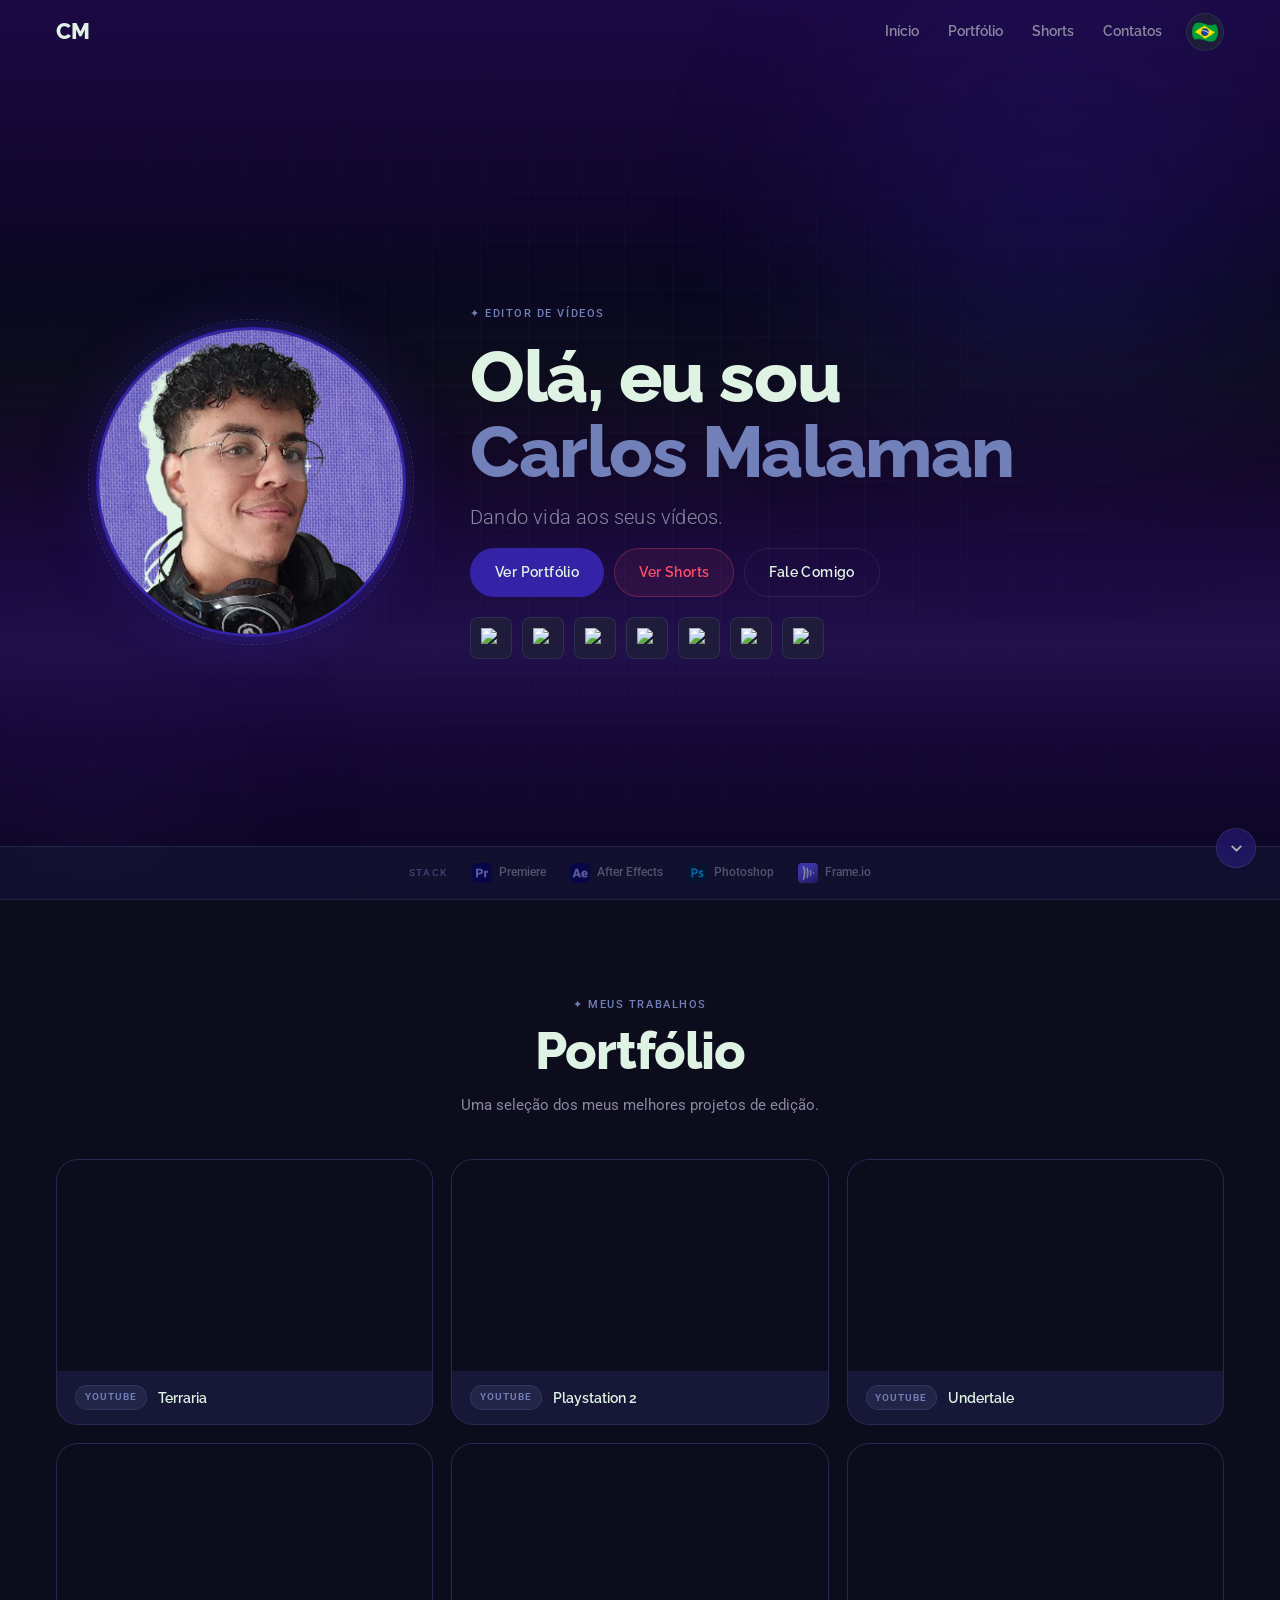
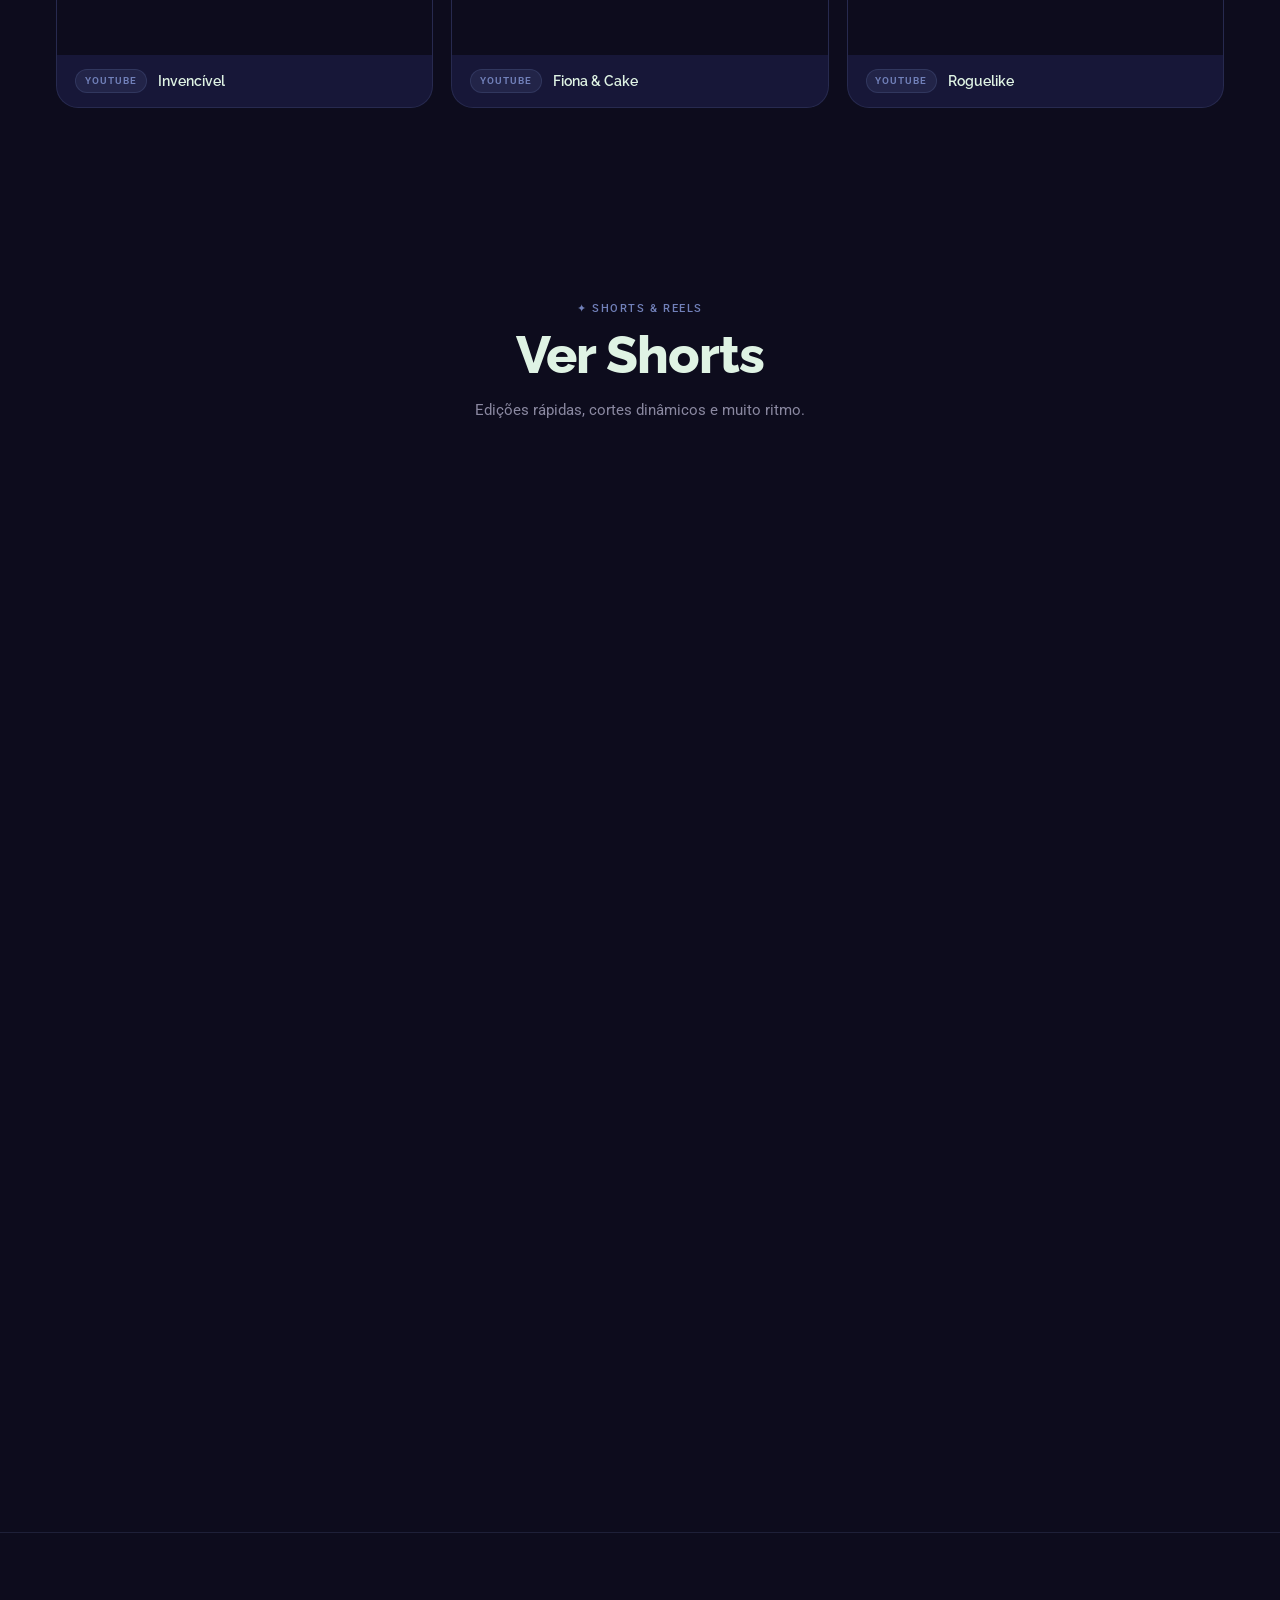
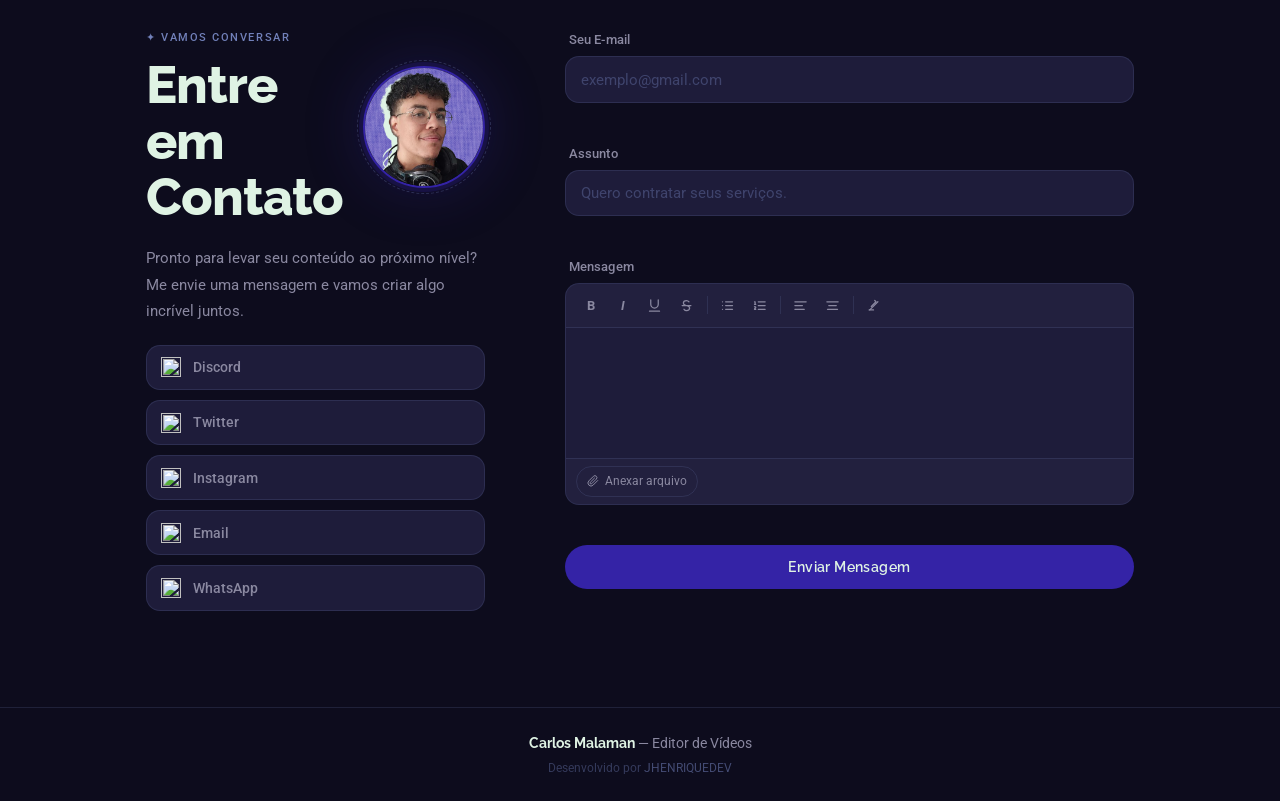
==== commit 702174c6: "feat: grande atualizacao att" ====
--- a/WebsiteIA/index.html
+++ b/WebsiteIA/index.html
@@ -224,13 +224,15 @@
                 <p class="section__subtitulo">Edições rápidas, cortes dinâmicos e muito ritmo.</p>
             </div>
 
+            <div class="shorts__carrossel__viewport">
+
             <!-- CARROSSEL — Linha de cima: rola para a DIREITA -->
             <div class="shorts__carrossel" id="shorts-row-top" data-direction="right">
                 <div class="shorts__fita">
                     <!-- Cards originais -->
                     <div class="short__card">
                         <div class="short__wrapper">
-                            <iframe class="short__iframe" src="https://www.youtube.com/embed/nnYtBp6B8-A" title="A Nintendo perdeu o MAIOR CONSOLE DO SÉCULO" frameborder="0" allow="accelerometer; autoplay; clipboard-write; encrypted-media; gyroscope; picture-in-picture; web-share" referrerpolicy="strict-origin-when-cross-origin" allowfullscreen></iframe>
+                            <iframe class="short__iframe" loading="lazy" src="https://www.youtube.com/embed/nnYtBp6B8-A" title="A Nintendo perdeu o MAIOR CONSOLE DO SÉCULO" frameborder="0" allow="accelerometer; autoplay; clipboard-write; encrypted-media; gyroscope; picture-in-picture; web-share" referrerpolicy="strict-origin-when-cross-origin" allowfullscreen></iframe>
                         </div>
                         <div class="short__info">
                             <span class="short__tag">Short</span>
@@ -239,7 +241,7 @@
                     </div>
                     <div class="short__card">
                         <div class="short__wrapper">
-                            <iframe class="short__iframe" src="https://www.youtube.com/embed/OfmHx47i78s" title="Porque as batalhas de Undertale SÃO EM PRETO E BRANCO" frameborder="0" allow="accelerometer; autoplay; clipboard-write; encrypted-media; gyroscope; picture-in-picture; web-share" referrerpolicy="strict-origin-when-cross-origin" allowfullscreen></iframe>
+                            <iframe class="short__iframe" loading="lazy" src="https://www.youtube.com/embed/OfmHx47i78s" title="Porque as batalhas de Undertale SÃO EM PRETO E BRANCO" frameborder="0" allow="accelerometer; autoplay; clipboard-write; encrypted-media; gyroscope; picture-in-picture; web-share" referrerpolicy="strict-origin-when-cross-origin" allowfullscreen></iframe>
                         </div>
                         <div class="short__info">
                             <span class="short__tag">Short</span>
@@ -248,7 +250,7 @@
                     </div>
                     <div class="short__card">
                         <div class="short__wrapper">
-                            <iframe class="short__iframe" src="https://www.youtube.com/embed/QA6giBOE5dQ" title="TOP 3 MELHORES BOSSES DE TERRARIA" frameborder="0" allow="accelerometer; autoplay; clipboard-write; encrypted-media; gyroscope; picture-in-picture; web-share" referrerpolicy="strict-origin-when-cross-origin" allowfullscreen></iframe>
+                            <iframe class="short__iframe" loading="lazy" src="https://www.youtube.com/embed/QA6giBOE5dQ" title="TOP 3 MELHORES BOSSES DE TERRARIA" frameborder="0" allow="accelerometer; autoplay; clipboard-write; encrypted-media; gyroscope; picture-in-picture; web-share" referrerpolicy="strict-origin-when-cross-origin" allowfullscreen></iframe>
                         </div>
                         <div class="short__info">
                             <span class="short__tag">Short</span>
@@ -257,7 +259,7 @@
                     </div>
                     <div class="short__card">
                         <div class="short__wrapper">
-                            <iframe class="short__iframe" src="https://www.youtube.com/embed/xV9-_jfmkJM" title="O Modchip que SALVOU O PLAYSTATION 2" frameborder="0" allow="accelerometer; autoplay; clipboard-write; encrypted-media; gyroscope; picture-in-picture; web-share" referrerpolicy="strict-origin-when-cross-origin" allowfullscreen></iframe>
+                            <iframe class="short__iframe" loading="lazy" src="https://www.youtube.com/embed/xV9-_jfmkJM" title="O Modchip que SALVOU O PLAYSTATION 2" frameborder="0" allow="accelerometer; autoplay; clipboard-write; encrypted-media; gyroscope; picture-in-picture; web-share" referrerpolicy="strict-origin-when-cross-origin" allowfullscreen></iframe>
                         </div>
                         <div class="short__info">
                             <span class="short__tag">Reel</span>
@@ -267,7 +269,7 @@
                     <!-- +1 card extra (Terraria repetido) para volume visual -->
                     <div class="short__card">
                         <div class="short__wrapper">
-                            <iframe class="short__iframe" src="https://www.youtube.com/embed/QA6giBOE5dQ" title="TOP 3 MELHORES BOSSES DE TERRARIA" frameborder="0" allow="accelerometer; autoplay; clipboard-write; encrypted-media; gyroscope; picture-in-picture; web-share" referrerpolicy="strict-origin-when-cross-origin" allowfullscreen></iframe>
+                            <iframe class="short__iframe" loading="lazy" src="https://www.youtube.com/embed/QA6giBOE5dQ" title="TOP 3 MELHORES BOSSES DE TERRARIA" frameborder="0" allow="accelerometer; autoplay; clipboard-write; encrypted-media; gyroscope; picture-in-picture; web-share" referrerpolicy="strict-origin-when-cross-origin" allowfullscreen></iframe>
                         </div>
                         <div class="short__info">
                             <span class="short__tag">Short</span>
@@ -284,7 +286,7 @@
                     <!-- Cards originais -->
                     <div class="short__card">
                         <div class="short__wrapper">
-                            <iframe class="short__iframe" src="https://www.youtube.com/embed/xV9-_jfmkJM" title="O Modchip que SALVOU O PLAYSTATION 2" frameborder="0" allow="accelerometer; autoplay; clipboard-write; encrypted-media; gyroscope; picture-in-picture; web-share" referrerpolicy="strict-origin-when-cross-origin" allowfullscreen></iframe>
+                            <iframe class="short__iframe" loading="lazy" src="https://www.youtube.com/embed/xV9-_jfmkJM" title="O Modchip que SALVOU O PLAYSTATION 2" frameborder="0" allow="accelerometer; autoplay; clipboard-write; encrypted-media; gyroscope; picture-in-picture; web-share" referrerpolicy="strict-origin-when-cross-origin" allowfullscreen></iframe>
                         </div>
                         <div class="short__info">
                             <span class="short__tag">Reel</span>
@@ -293,7 +295,7 @@
                     </div>
                     <div class="short__card">
                         <div class="short__wrapper">
-                            <iframe class="short__iframe" src="https://www.youtube.com/embed/nnYtBp6B8-A" title="A Nintendo perdeu o MAIOR CONSOLE DO SÉCULO" frameborder="0" allow="accelerometer; autoplay; clipboard-write; encrypted-media; gyroscope; picture-in-picture; web-share" referrerpolicy="strict-origin-when-cross-origin" allowfullscreen></iframe>
+                            <iframe class="short__iframe" loading="lazy" src="https://www.youtube.com/embed/nnYtBp6B8-A" title="A Nintendo perdeu o MAIOR CONSOLE DO SÉCULO" frameborder="0" allow="accelerometer; autoplay; clipboard-write; encrypted-media; gyroscope; picture-in-picture; web-share" referrerpolicy="strict-origin-when-cross-origin" allowfullscreen></iframe>
                         </div>
                         <div class="short__info">
                             <span class="short__tag">Short</span>
@@ -302,7 +304,7 @@
                     </div>
                     <div class="short__card">
                         <div class="short__wrapper">
-                            <iframe class="short__iframe" src="https://www.youtube.com/embed/OfmHx47i78s" title="Porque as batalhas de Undertale SÃO EM PRETO E BRANCO" frameborder="0" allow="accelerometer; autoplay; clipboard-write; encrypted-media; gyroscope; picture-in-picture; web-share" referrerpolicy="strict-origin-when-cross-origin" allowfullscreen></iframe>
+                            <iframe class="short__iframe" loading="lazy" src="https://www.youtube.com/embed/OfmHx47i78s" title="Porque as batalhas de Undertale SÃO EM PRETO E BRANCO" frameborder="0" allow="accelerometer; autoplay; clipboard-write; encrypted-media; gyroscope; picture-in-picture; web-share" referrerpolicy="strict-origin-when-cross-origin" allowfullscreen></iframe>
                         </div>
                         <div class="short__info">
                             <span class="short__tag">Short</span>
@@ -311,7 +313,7 @@
                     </div>
                     <div class="short__card">
                         <div class="short__wrapper">
-                            <iframe class="short__iframe" src="https://www.youtube.com/embed/QA6giBOE5dQ" title="TOP 3 MELHORES BOSSES DE TERRARIA" frameborder="0" allow="accelerometer; autoplay; clipboard-write; encrypted-media; gyroscope; picture-in-picture; web-share" referrerpolicy="strict-origin-when-cross-origin" allowfullscreen></iframe>
+                            <iframe class="short__iframe" loading="lazy" src="https://www.youtube.com/embed/QA6giBOE5dQ" title="TOP 3 MELHORES BOSSES DE TERRARIA" frameborder="0" allow="accelerometer; autoplay; clipboard-write; encrypted-media; gyroscope; picture-in-picture; web-share" referrerpolicy="strict-origin-when-cross-origin" allowfullscreen></iframe>
                         </div>
                         <div class="short__info">
                             <span class="short__tag">Short</span>
@@ -321,7 +323,7 @@
                     <!-- +1 card extra (Nintendo repetido) para volume visual -->
                     <div class="short__card">
                         <div class="short__wrapper">
-                            <iframe class="short__iframe" src="https://www.youtube.com/embed/nnYtBp6B8-A" title="A Nintendo perdeu o MAIOR CONSOLE DO SÉCULO" frameborder="0" allow="accelerometer; autoplay; clipboard-write; encrypted-media; gyroscope; picture-in-picture; web-share" referrerpolicy="strict-origin-when-cross-origin" allowfullscreen></iframe>
+                            <iframe class="short__iframe" loading="lazy" src="https://www.youtube.com/embed/nnYtBp6B8-A" title="A Nintendo perdeu o MAIOR CONSOLE DO SÉCULO" frameborder="0" allow="accelerometer; autoplay; clipboard-write; encrypted-media; gyroscope; picture-in-picture; web-share" referrerpolicy="strict-origin-when-cross-origin" allowfullscreen></iframe>
                         </div>
                         <div class="short__info">
                             <span class="short__tag">Short</span>
@@ -330,7 +332,9 @@
                     </div>
                     <!-- Clones para loop infinito (duplicados via JS) -->
                 </div>
-            </div>
+            </div><!-- /.shorts__carrossel bottom -->
+
+            </div><!-- /.shorts__carrossel__viewport -->
         </section>
 
     </main>
--- a/WebsiteIA/estilos/style.css
+++ b/WebsiteIA/estilos/style.css
@@ -956,6 +956,14 @@
     margin: 0 auto;
 }
 
+/* Container que centraliza e limita a janela visível do carrossel */
+.shorts__carrossel__viewport {
+    max-width: 1280px;
+    margin: 0 auto;
+    padding: 0 var(--section-px);
+    overflow: hidden;
+}
+
 /* Wrapper de cada linha do carrossel */
 .shorts__carrossel {
     width: 100%;
@@ -965,8 +973,8 @@
     -webkit-user-select: none;
     margin-bottom: 1.125rem;
     /* fade nas bordas */
-    -webkit-mask-image: linear-gradient(to right, transparent 0%, black 5%, black 95%, transparent 100%);
-    mask-image: linear-gradient(to right, transparent 0%, black 5%, black 95%, transparent 100%);
+    -webkit-mask-image: linear-gradient(to right, transparent 0%, black 3%, black 97%, transparent 100%);
+    mask-image: linear-gradient(to right, transparent 0%, black 3%, black 97%, transparent 100%);
 }
 
 .shorts__carrossel:last-child { margin-bottom: 0; }
@@ -1363,7 +1371,7 @@
 }
 
 .editor__body {
-    min-height: 150px;
+    min-height: 130px;
     max-height: 280px;
     overflow-y: auto;
     padding: 0.825rem 0.975rem;
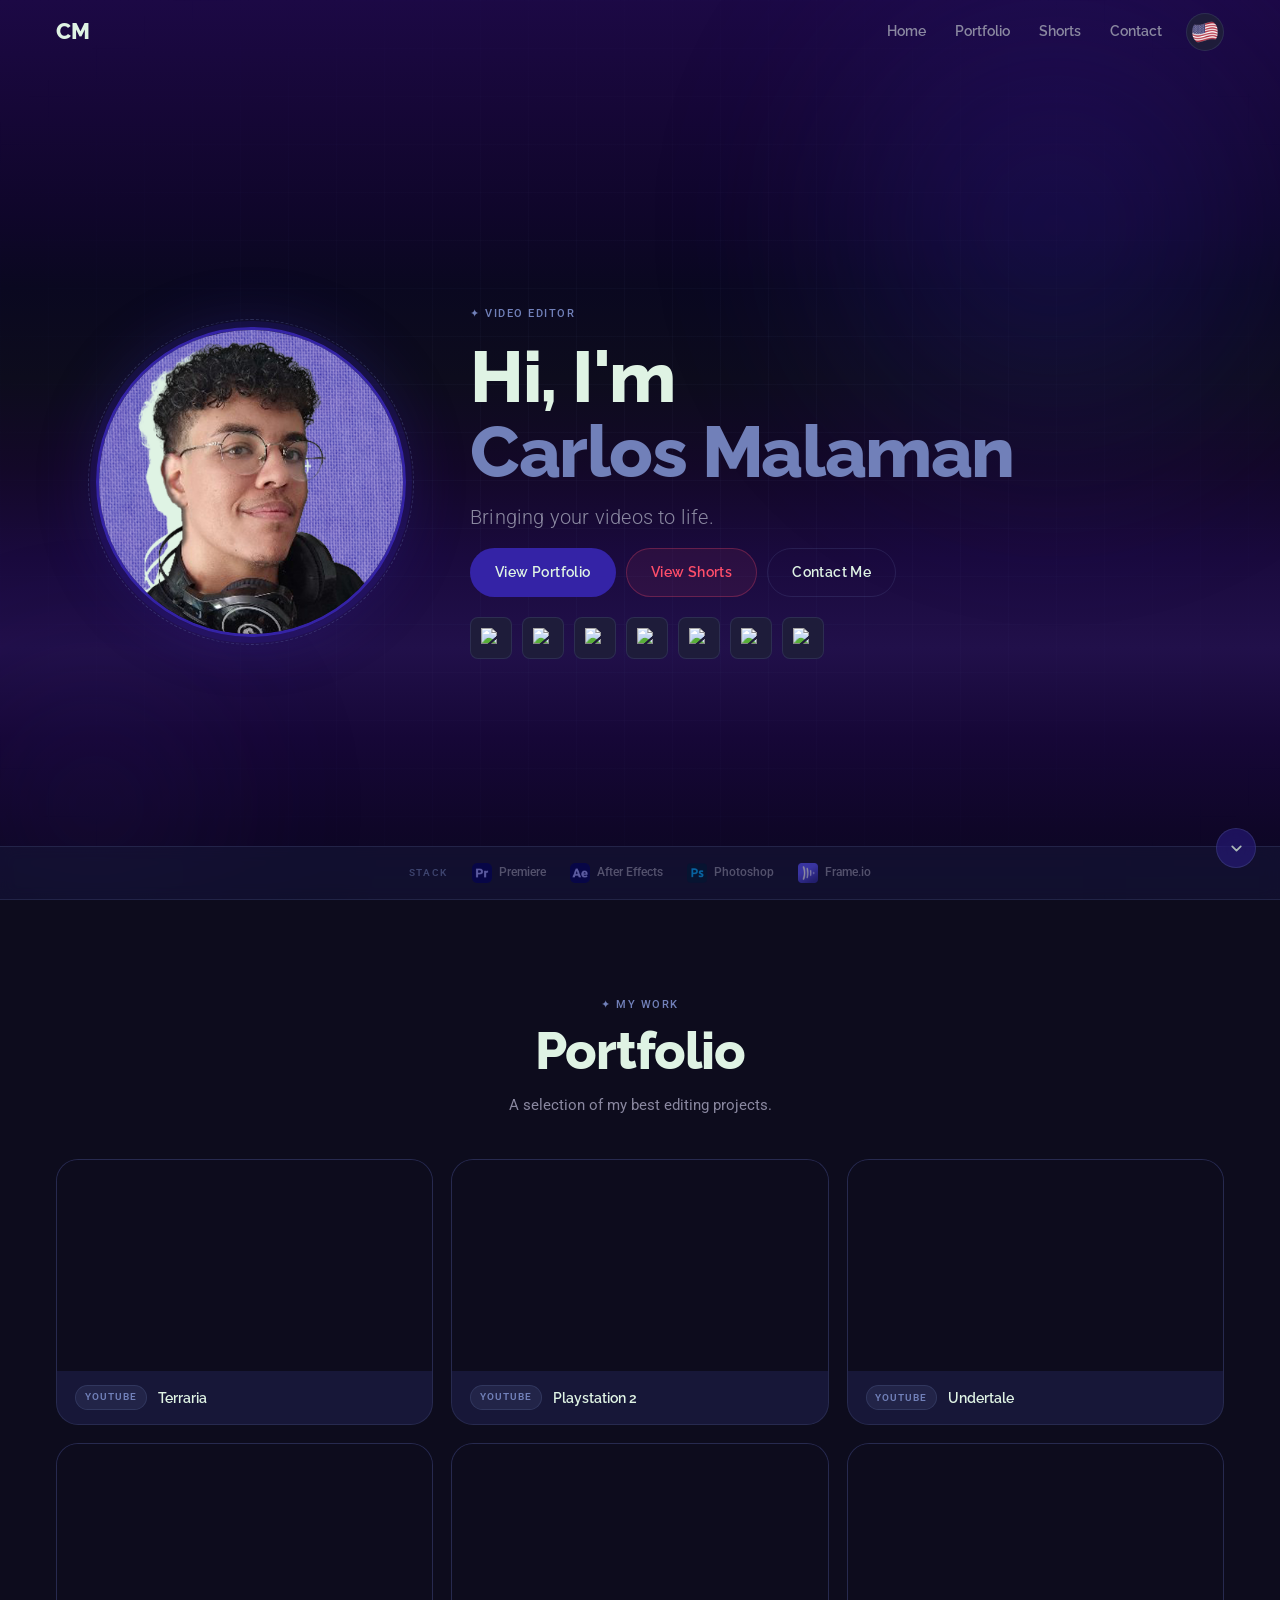
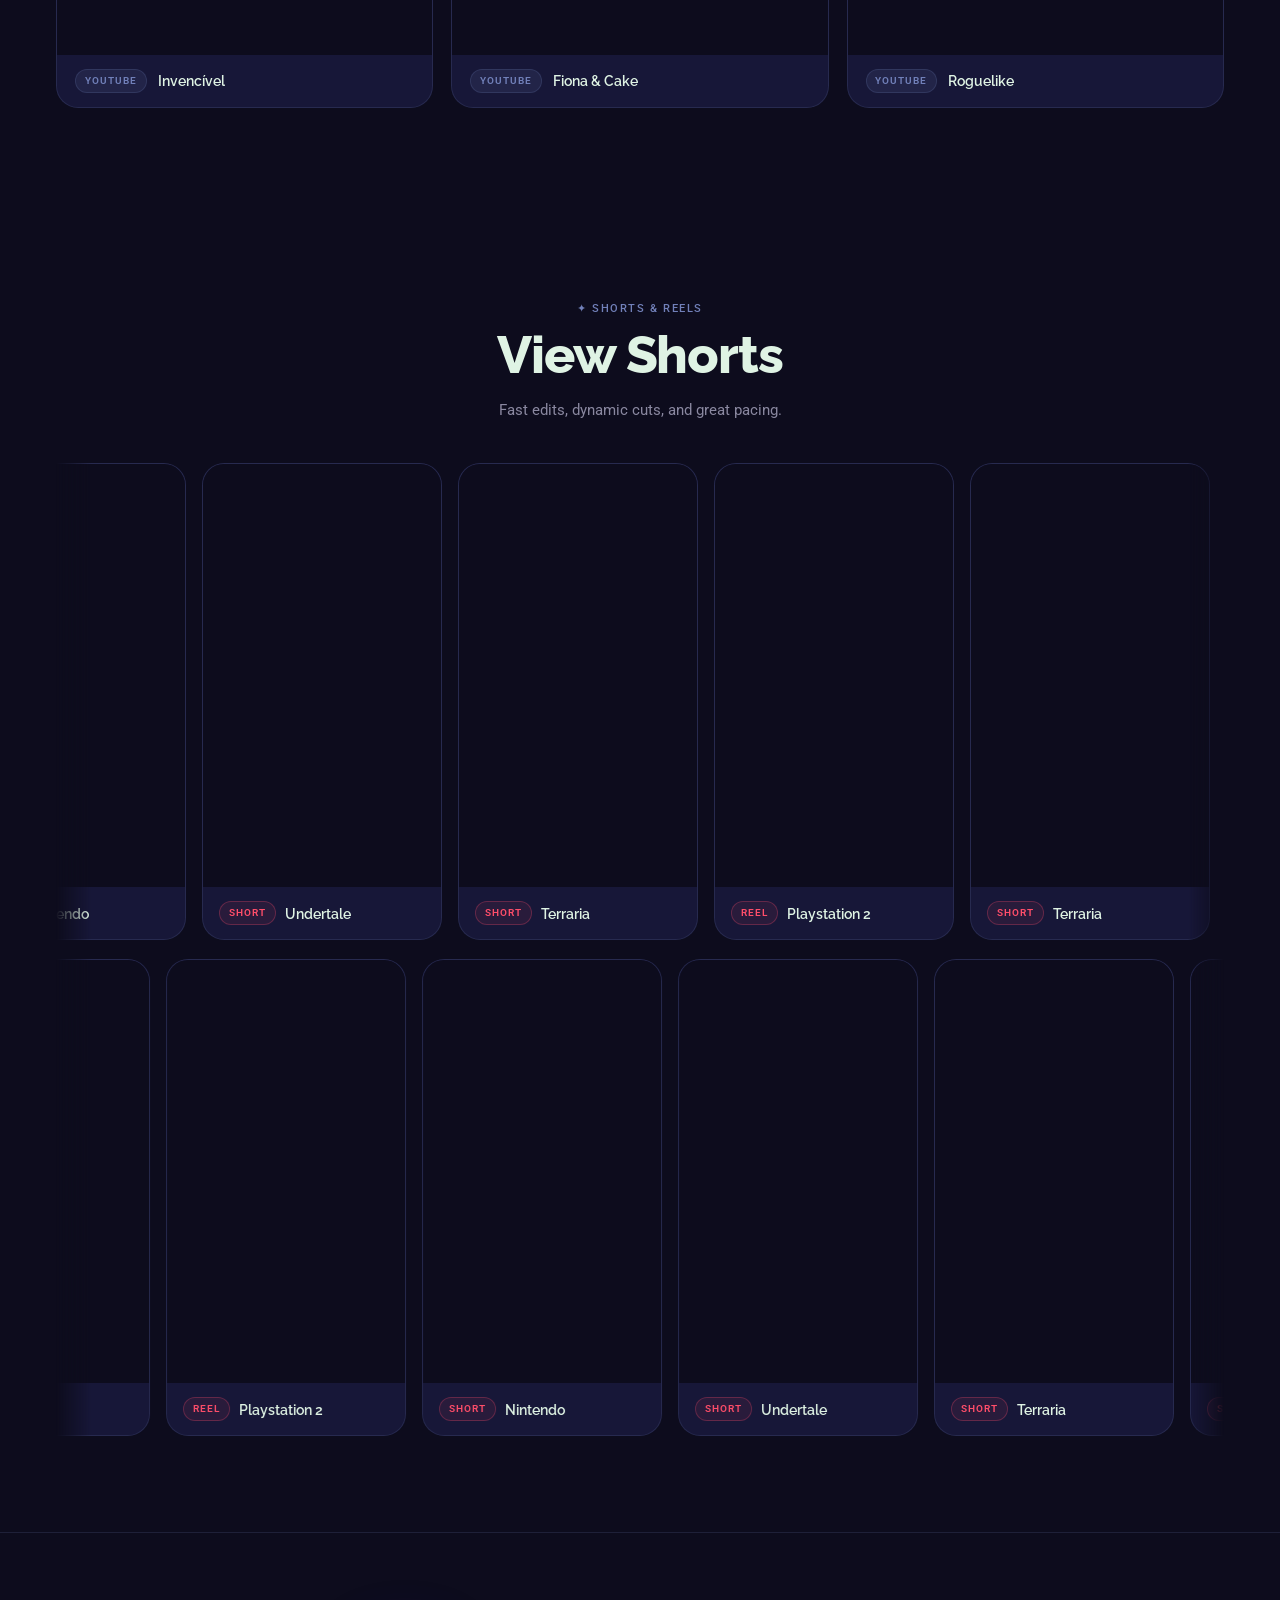
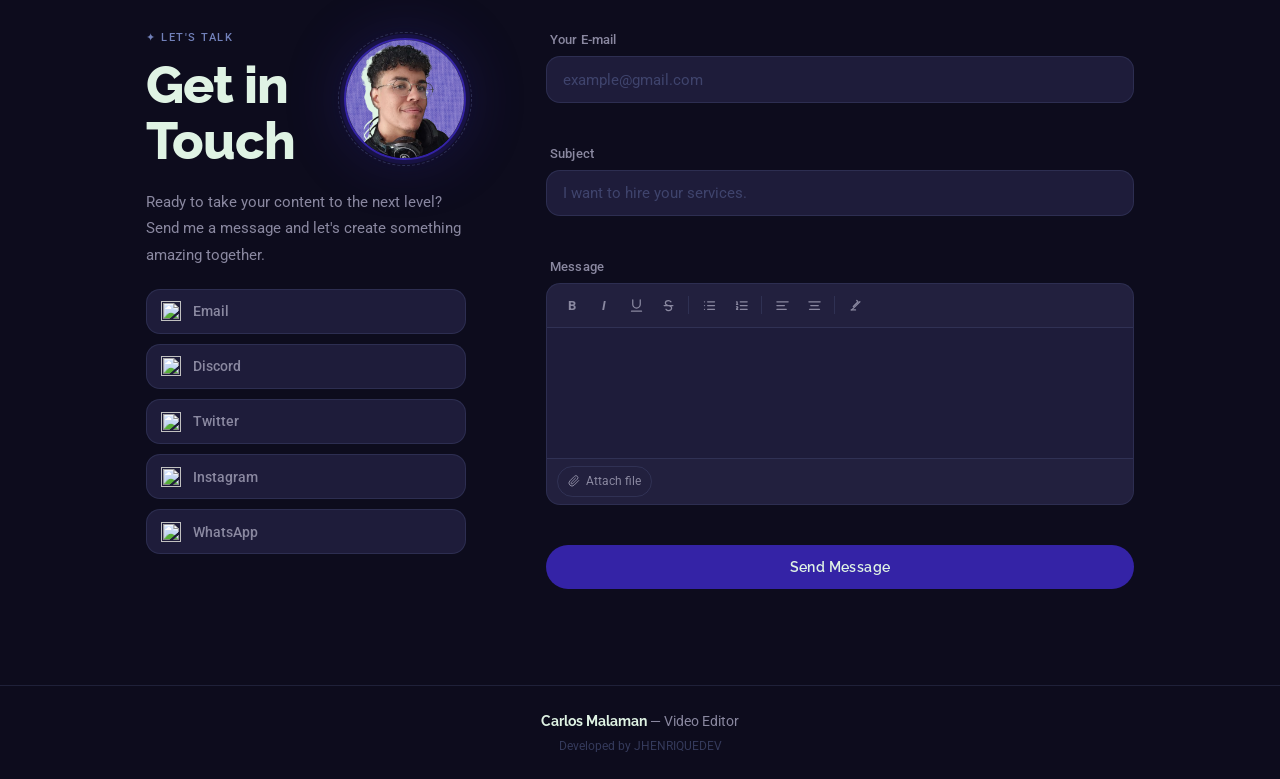
==== commit f1d63ef1: "feat: falta so o yt jobs" ====
--- a/WebsiteIA/index.html
+++ b/WebsiteIA/index.html
@@ -62,26 +62,26 @@
                     </div>
 
                     <div class="hero__redes reveal reveal--delay-5">
+                        <a class="rede__link rede--email" href="mailto:malamancontato@gmail.com" aria-label="Email">
+                            <img src="https://cdn.simpleicons.org/gmail/ffffff" alt="Email" loading="lazy">
+                        </a>
                         <a class="rede__link rede--discord" href="https://discord.com/invite/yGyrfG3A" target="_blank" aria-label="Discord">
                             <img src="https://cdn.simpleicons.org/discord/ffffff" alt="Discord" loading="lazy">
                         </a>
+                        <a class="rede__link rede--x" href="https://x.com/MalamanOficial" target="_blank" aria-label="X / Twitter">
+                            <img src="https://cdn.simpleicons.org/x/ffffff" alt="X" loading="lazy">
+                        </a>
+                        <a class="rede__link rede--whatsapp" href="https://wa.me/5562981182428" target="_blank" aria-label="WhatsApp">
+                            <img src="https://cdn.simpleicons.org/whatsapp/ffffff" alt="WhatsApp" loading="lazy">
+                        </a>
                         <a class="rede__link rede--youtube" href="https://www.youtube.com/@MalamanOficial" target="_blank" aria-label="YouTube">
                             <img src="https://cdn.simpleicons.org/youtube/ffffff" alt="YouTube" loading="lazy">
                         </a>
-                        <a class="rede__link rede--x" href="https://x.com/MalamanOficial" target="_blank" aria-label="X / Twitter">
-                            <img src="https://cdn.simpleicons.org/x/ffffff" alt="X" loading="lazy">
-                        </a>
-                        <a class="rede__link rede--tiktok" href="https://www.tiktok.com/@malamanoficial" target="_blank" aria-label="TikTok">
-                            <img src="https://cdn.simpleicons.org/tiktok/ffffff" alt="TikTok" loading="lazy">
-                        </a>
                         <a class="rede__link rede--instagram" href="https://www.instagram.com/carlos_malaman" target="_blank" aria-label="Instagram">
                             <img src="https://cdn.simpleicons.org/instagram/ffffff" alt="Instagram" loading="lazy">
-                        </a>
-                        <a class="rede__link rede--email" href="mailto:malamancontato@gmail.com" aria-label="Email">
-                            <img src="https://cdn.simpleicons.org/gmail/ffffff" alt="Email" loading="lazy">
-                        </a>
-                        <a class="rede__link rede--whatsapp" href="https://wa.me/SEU_NUMERO_AQUI" target="_blank" aria-label="WhatsApp">
-                            <img src="https://cdn.simpleicons.org/whatsapp/ffffff" alt="WhatsApp" loading="lazy">
+                            <a class="rede__link rede--tiktok" href="https://www.tiktok.com/@malamanoficial" target="_blank" aria-label="TikTok">
+                            <img src="https://cdn.simpleicons.org/tiktok/ffffff" alt="TikTok" loading="lazy">
+                        </a>
                         </a>
                     </div>
                 </div>
@@ -357,6 +357,10 @@
                 <p class="contatos__descricao">Pronto para levar seu conteúdo ao próximo nível? Me envie uma mensagem e vamos criar algo incrível juntos.</p>
 
                 <div class="contatos__redes">
+                    <a class="contatos__rede" href="mailto:malamancontato@gmail.com">
+                        <img src="https://cdn.simpleicons.org/gmail/ffffff" alt="" class="contatos__rede__icone" loading="lazy">
+                        <span>Email</span>
+                    </a>
                     <a class="contatos__rede" href="https://discord.com/invite/yGyrfG3A" target="_blank">
                         <img src="https://cdn.simpleicons.org/discord/ffffff" alt="" class="contatos__rede__icone" loading="lazy">
                         <span>Discord</span>
@@ -368,10 +372,6 @@
                     <a class="contatos__rede" href="https://www.instagram.com/carlos_malaman" target="_blank">
                         <img src="https://cdn.simpleicons.org/instagram/ffffff" alt="" class="contatos__rede__icone" loading="lazy">
                         <span>Instagram</span>
-                    </a>
-                    <a class="contatos__rede" href="mailto:malamancontato@gmail.com">
-                        <img src="https://cdn.simpleicons.org/gmail/ffffff" alt="" class="contatos__rede__icone" loading="lazy">
-                        <span>Email</span>
                     </a>
                     <a class="contatos__rede" href="https://wa.me/SEU_NUMERO_AQUI" target="_blank">
                         <img src="https://cdn.simpleicons.org/whatsapp/ffffff" alt="" class="contatos__rede__icone" loading="lazy">
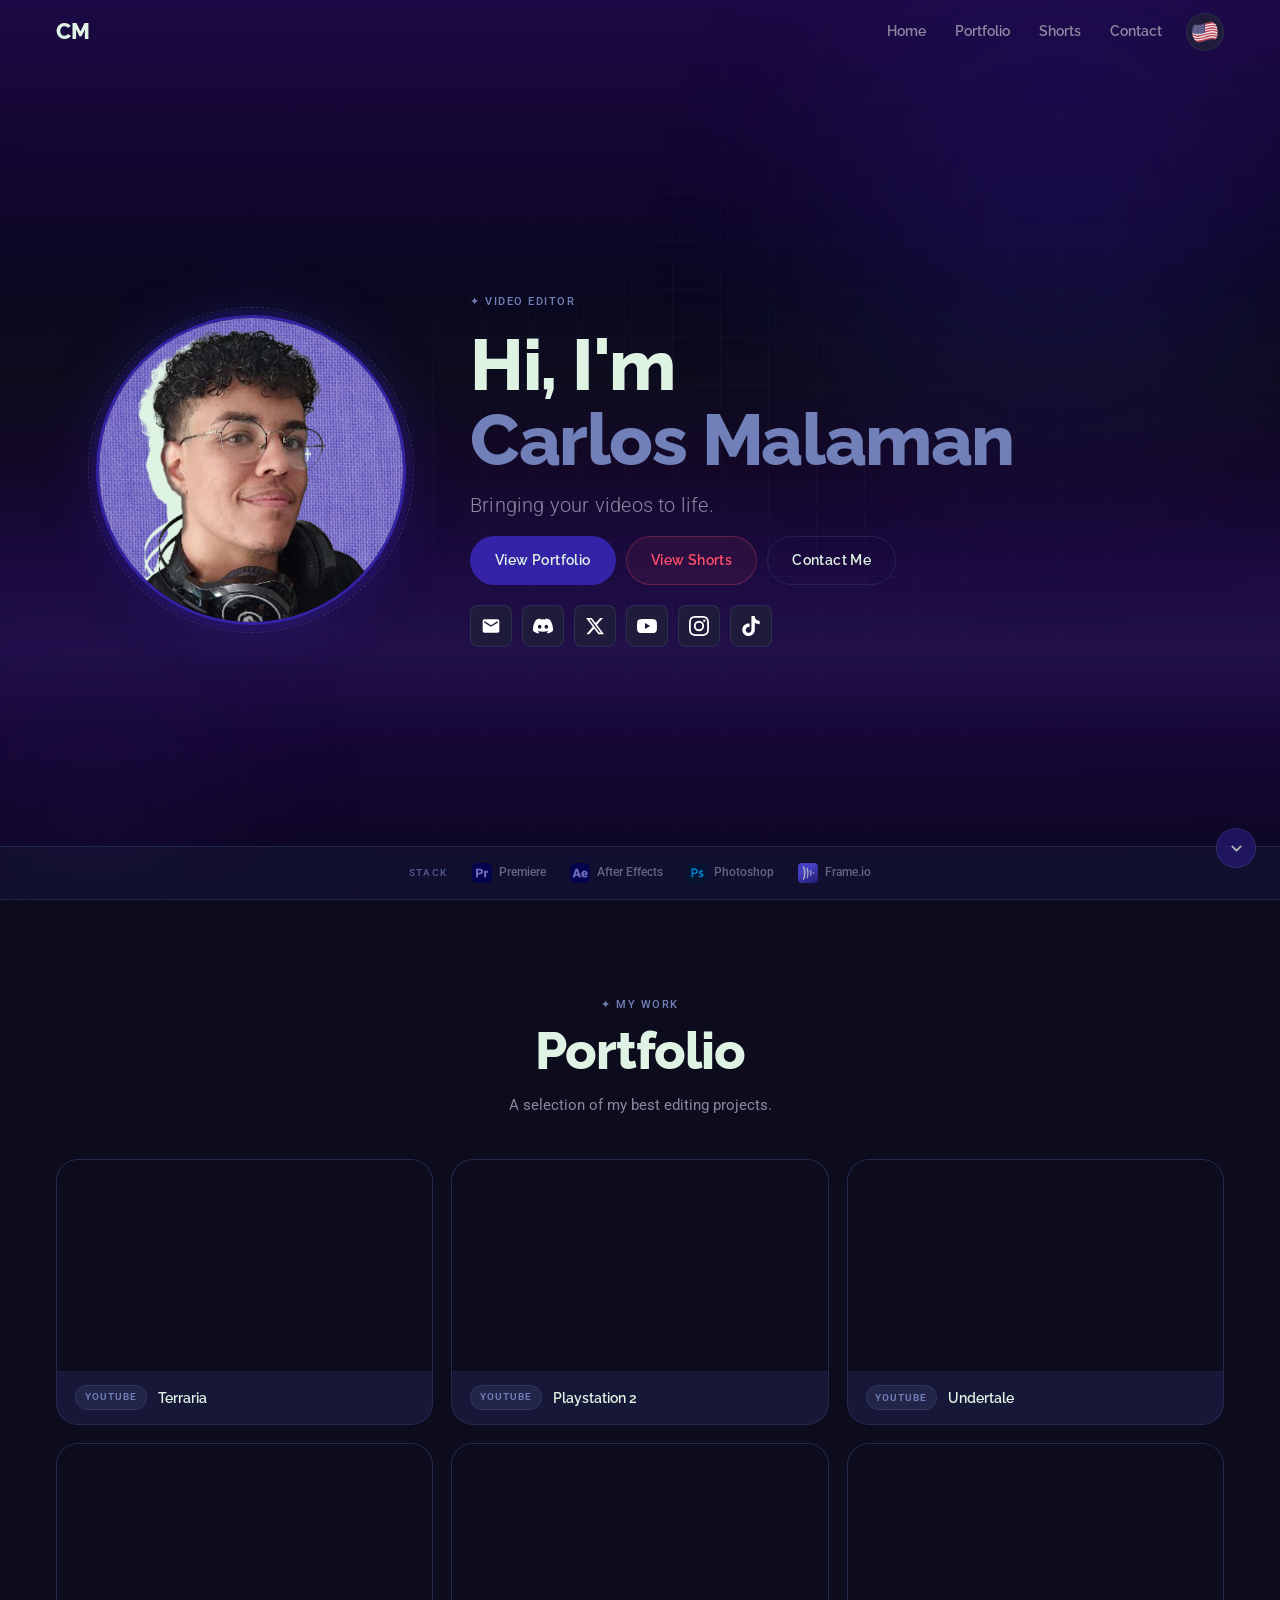
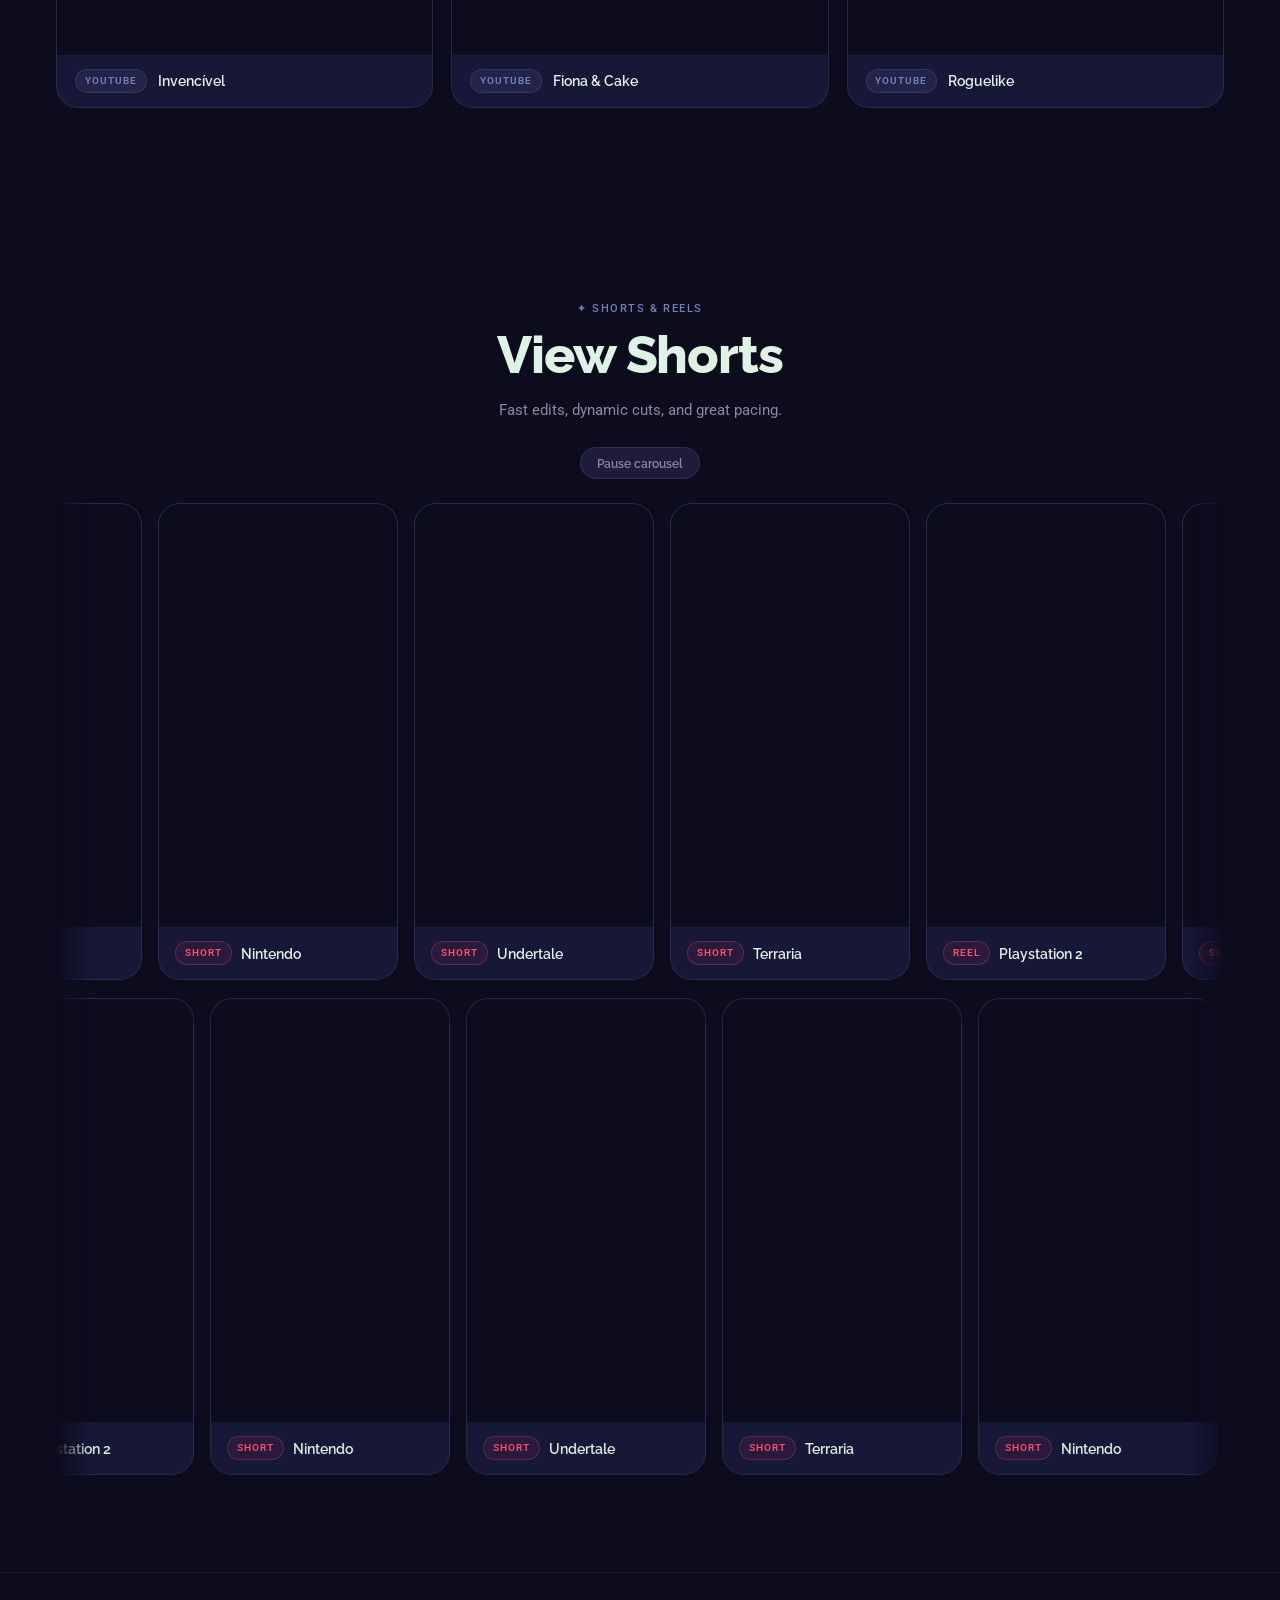
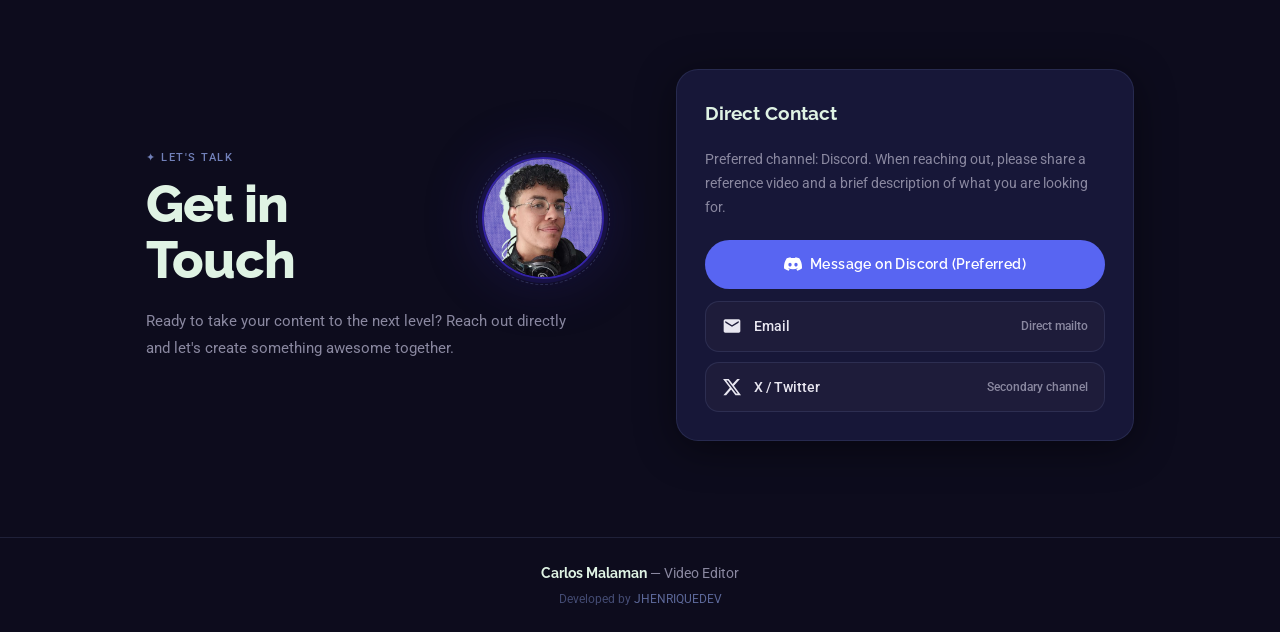
==== commit 5718819c: "refactor(fase-1): corrigir HTML, consolidar assets, modularizar JS/CSS e remover EmailJS" ====
--- a/WebsiteIA/index.html
+++ b/WebsiteIA/index.html
@@ -3,28 +3,29 @@
 <head>
     <meta charset="UTF-8">
     <meta name="viewport" content="width=device-width, initial-scale=1.0">
+    <meta name="description" content="Carlos Malaman — Video Editor, Motion Design and Sound Design portfolio.">
     <link rel="preconnect" href="https://fonts.googleapis.com">
     <link rel="preconnect" href="https://fonts.gstatic.com" crossorigin>
     <link href="https://fonts.googleapis.com/css2?family=Raleway:ital,wght@0,100..900;1,100..900&family=Roboto:ital,wght@0,300;0,400;0,500;1,300&display=swap" rel="stylesheet">
-    <link rel="stylesheet" href="estilos/style.css">
+    <link rel="stylesheet" href="css/style.css">
     <title>Carlos Malaman — Video Editor</title>
 </head>
 <body>
 
     <!-- HEADER -->
     <header class="cabecalho" id="cabecalho">
-        <a href="#apresentacao" class="cabecalho__logo">CM</a>
-        <nav class="cabecalho__menu" id="menu" aria-label="Navegação principal">
-            <a class="cabecalho__menu__link" href="#apresentacao">Início</a>
-            <a class="cabecalho__menu__link" href="#portfolio">Portfólio</a>
-            <a class="cabecalho__menu__link" href="#shorts">Shorts</a>
-            <a class="cabecalho__menu__link" href="#contatos">Contatos</a>
-            <button class="btn__lang" id="btn-lang" title="Switch to English" aria-label="Trocar idioma">
-                <img class="btn__lang__flag btn__lang__flag--pt" src="assets2/BRA-Flag.png" alt="Português" width="26" height="26">
-                <img class="btn__lang__flag btn__lang__flag--en" src="assets2/USA-Flag.png" alt="English" width="26" height="26" style="display:none">
+        <a href="#apresentacao" class="cabecalho__logo" aria-label="Carlos Malaman">CM</a>
+        <nav class="cabecalho__menu" id="menu" aria-label="Main navigation" data-i18n-aria="nav.ariaMain">
+            <a class="cabecalho__menu__link" href="#apresentacao" data-i18n="nav.home">Home</a>
+            <a class="cabecalho__menu__link" href="#portfolio" data-i18n="nav.portfolio">Portfolio</a>
+            <a class="cabecalho__menu__link" href="#shorts" data-i18n="nav.shorts">Shorts</a>
+            <a class="cabecalho__menu__link" href="#contatos" data-i18n="nav.contact">Contact</a>
+            <button type="button" class="btn__lang" id="btn-lang" title="Switch language to Portuguese" aria-label="Switch language to Portuguese">
+                <img class="btn__lang__flag btn__lang__flag--pt" src="assets/images/flags/br.png" alt="Português" width="26" height="26" decoding="async" style="display:none">
+                <img class="btn__lang__flag btn__lang__flag--en" src="assets/images/flags/us.png" alt="English" width="26" height="26" decoding="async">
             </button>
         </nav>
-        <button class="hamburguer" id="hamburguer" aria-label="Abrir menu" aria-expanded="false" aria-controls="menu">
+        <button type="button" class="hamburguer" id="hamburguer" aria-label="Open menu" aria-expanded="false" aria-controls="menu">
             <span></span>
             <span></span>
             <span></span>
@@ -35,7 +36,7 @@
 
         <!-- HERO -->
         <section id="apresentacao" class="hero">
-            <div class="hero__bg">
+            <div class="hero__bg" aria-hidden="true">
                 <div class="hero__orb hero__orb--1"></div>
                 <div class="hero__orb hero__orb--2"></div>
                 <div class="hero__grid"></div>
@@ -43,45 +44,42 @@
 
             <div class="hero__container">
                 <div class="hero__imagem__wrapper reveal">
-                    <img class="hero__imagem" src="assets/perfil_gostoso.png" alt="Foto do Carlos Malaman">
-                    <div class="hero__imagem__border"></div>
+                    <img class="hero__imagem" src="assets/images/profile/carlos-malaman.png" alt="Carlos Malaman" width="310" height="310" decoding="async">
+                    <div class="hero__imagem__border" aria-hidden="true"></div>
                 </div>
 
                 <div class="hero__conteudo">
-                    <p class="hero__tag reveal reveal--delay-1">✦ Editor de Vídeos</p>
+                    <p class="hero__tag reveal reveal--delay-1" data-i18n="hero.tag">✦ Video Editor</p>
                     <h1 class="hero__titulo reveal reveal--delay-2">
-                        Olá, eu sou<br>
+                        <span data-i18n="hero.greeting">Hi, I'm</span><br>
                         <span class="destaque">Carlos Malaman</span>
                     </h1>
-                    <p class="hero__subtitulo reveal reveal--delay-3">Dando vida aos seus vídeos.</p>
+                    <p class="hero__subtitulo reveal reveal--delay-3" data-i18n="hero.subtitle">Bringing your videos to life.</p>
 
                     <div class="hero__acoes reveal reveal--delay-4">
-                        <a class="btn btn--primario" href="#portfolio">Ver Portfólio</a>
-                        <a class="btn btn--shorts" href="#shorts">Ver Shorts</a>
-                        <a class="btn btn--secundario" href="#contatos">Fale Comigo</a>
+                        <a class="btn btn--primario" href="#portfolio" data-i18n="hero.ctaPortfolio">View Portfolio</a>
+                        <a class="btn btn--shorts" href="#shorts" data-i18n="hero.ctaShorts">View Shorts</a>
+                        <a class="btn btn--secundario" href="#contatos" data-i18n="hero.ctaContact">Contact Me</a>
                     </div>
 
                     <div class="hero__redes reveal reveal--delay-5">
                         <a class="rede__link rede--email" href="mailto:malamancontato@gmail.com" aria-label="Email">
-                            <img src="https://cdn.simpleicons.org/gmail/ffffff" alt="Email" loading="lazy">
-                        </a>
-                        <a class="rede__link rede--discord" href="https://discord.com/invite/yGyrfG3A" target="_blank" aria-label="Discord">
-                            <img src="https://cdn.simpleicons.org/discord/ffffff" alt="Discord" loading="lazy">
-                        </a>
-                        <a class="rede__link rede--x" href="https://x.com/MalamanOficial" target="_blank" aria-label="X / Twitter">
-                            <img src="https://cdn.simpleicons.org/x/ffffff" alt="X" loading="lazy">
-                        </a>
-                        <a class="rede__link rede--whatsapp" href="https://wa.me/5562981182428" target="_blank" aria-label="WhatsApp">
-                            <img src="https://cdn.simpleicons.org/whatsapp/ffffff" alt="WhatsApp" loading="lazy">
-                        </a>
-                        <a class="rede__link rede--youtube" href="https://www.youtube.com/@MalamanOficial" target="_blank" aria-label="YouTube">
-                            <img src="https://cdn.simpleicons.org/youtube/ffffff" alt="YouTube" loading="lazy">
-                        </a>
-                        <a class="rede__link rede--instagram" href="https://www.instagram.com/carlos_malaman" target="_blank" aria-label="Instagram">
-                            <img src="https://cdn.simpleicons.org/instagram/ffffff" alt="Instagram" loading="lazy">
-                            <a class="rede__link rede--tiktok" href="https://www.tiktok.com/@malamanoficial" target="_blank" aria-label="TikTok">
-                            <img src="https://cdn.simpleicons.org/tiktok/ffffff" alt="TikTok" loading="lazy">
-                        </a>
+                            <svg viewBox="0 0 24 24" aria-hidden="true"><path d="M20 4H4c-1.1 0-2 .9-2 2v12c0 1.1.9 2 2 2h16c1.1 0 2-.9 2-2V6c0-1.1-.9-2-2-2zm0 4-8 5-8-5V6l8 5 8-5v2z"/></svg>
+                        </a>
+                        <a class="rede__link rede--discord" href="https://discord.com/invite/yGyrfG3A" target="_blank" rel="noopener noreferrer" aria-label="Discord">
+                            <svg viewBox="0 0 24 24" aria-hidden="true"><path d="M20.317 4.37a19.791 19.791 0 0 0-4.885-1.515.074.074 0 0 0-.079.037c-.21.375-.444.864-.608 1.25a18.27 18.27 0 0 0-5.487 0 12.64 12.64 0 0 0-.617-1.25.077.077 0 0 0-.079-.037A19.736 19.736 0 0 0 3.677 4.37a.07.07 0 0 0-.032.027C.533 9.046-.32 13.58.099 18.057a.082.082 0 0 0 .031.057 19.9 19.9 0 0 0 5.993 3.03.078.078 0 0 0 .084-.028c.462-.63.874-1.295 1.226-1.994.021-.041.001-.09-.041-.106a13.107 13.107 0 0 1-1.872-.892.077.077 0 0 1-.008-.128 10.2 10.2 0 0 0 .372-.292.074.074 0 0 1 .077-.01c3.928 1.793 8.18 1.793 12.062 0a.074.074 0 0 1 .078.01c.12.098.246.198.373.292a.077.077 0 0 1-.006.127 12.299 12.299 0 0 1-1.873.892.077.077 0 0 0-.041.107c.36.698.772 1.362 1.225 1.993a.076.076 0 0 0 .084.028 19.839 19.839 0 0 0 6.002-3.03.077.077 0 0 0 .032-.054c.5-5.177-.838-9.674-3.549-13.66a.061.061 0 0 0-.031-.028zM8.02 15.33c-1.183 0-2.157-1.085-2.157-2.419 0-1.333.956-2.419 2.157-2.419 1.21 0 2.176 1.096 2.157 2.42 0 1.333-.956 2.418-2.157 2.418zm7.975 0c-1.183 0-2.157-1.085-2.157-2.419 0-1.333.955-2.419 2.157-2.419 1.21 0 2.176 1.096 2.157 2.42 0 1.333-.946 2.418-2.157 2.418z"/></svg>
+                        </a>
+                        <a class="rede__link rede--x" href="https://x.com/MalamanOficial" target="_blank" rel="noopener noreferrer" aria-label="X / Twitter">
+                            <svg viewBox="0 0 24 24" aria-hidden="true"><path d="M18.244 2.25h3.308l-7.227 8.26 8.502 11.24H16.17l-5.214-6.817L4.99 21.75H1.68l7.73-8.835L1.254 2.25H8.08l4.713 6.231zm-1.161 17.52h1.833L7.084 4.126H5.117z"/></svg>
+                        </a>
+                        <a class="rede__link rede--youtube" href="https://www.youtube.com/@MalamanOficial" target="_blank" rel="noopener noreferrer" aria-label="YouTube">
+                            <svg viewBox="0 0 24 24" aria-hidden="true"><path d="M23.498 6.186a3.016 3.016 0 0 0-2.122-2.136C19.505 3.545 12 3.545 12 3.545s-7.505 0-9.377.505A3.017 3.017 0 0 0 .502 6.186C0 8.07 0 12 0 12s0 3.93.502 5.814a3.016 3.016 0 0 0 2.122 2.136c1.871.505 9.376.505 9.376.505s7.505 0 9.377-.505a3.015 3.015 0 0 0 2.122-2.136C24 15.93 24 12 24 12s0-3.93-.502-5.814zM9.545 15.568V8.432L15.818 12l-6.273 3.568z"/></svg>
+                        </a>
+                        <a class="rede__link rede--instagram" href="https://www.instagram.com/carlos_malaman" target="_blank" rel="noopener noreferrer" aria-label="Instagram">
+                            <svg viewBox="0 0 24 24" aria-hidden="true"><path d="M12 2.163c3.204 0 3.584.012 4.85.07 3.252.148 4.771 1.691 4.919 4.919.058 1.265.069 1.645.069 4.849 0 3.205-.012 3.584-.069 4.849-.149 3.225-1.664 4.771-4.919 4.919-1.266.058-1.644.07-4.85.07-3.204 0-3.584-.012-4.849-.07-3.26-.149-4.771-1.699-4.919-4.92-.058-1.265-.07-1.644-.07-4.849 0-3.204.013-3.583.07-4.849.149-3.227 1.664-4.771 4.919-4.919 1.266-.057 1.645-.069 4.849-.069zm0-2.163c-3.259 0-3.667.014-4.947.072-4.358.2-6.78 2.618-6.98 6.98-.059 1.281-.073 1.689-.073 4.948 0 3.259.014 3.668.072 4.948.2 4.358 2.618 6.78 6.98 6.98 1.281.058 1.689.072 4.948.072 3.259 0 3.668-.014 4.948-.072 4.354-.2 6.782-2.618 6.979-6.98.059-1.28.073-1.689.073-4.948 0-3.259-.014-3.667-.072-4.947-.196-4.354-2.617-6.78-6.979-6.98-1.281-.059-1.69-.073-4.949-.073zm0 5.838a6.162 6.162 0 1 0 0 12.324 6.162 6.162 0 0 0 0-12.324zM12 16a4 4 0 1 1 0-8 4 4 0 0 1 0 8zm6.406-11.845a1.44 1.44 0 1 0 0 2.881 1.44 1.44 0 0 0 0-2.881z"/></svg>
+                        </a>
+                        <a class="rede__link rede--tiktok" href="https://www.tiktok.com/@malamanoficial" target="_blank" rel="noopener noreferrer" aria-label="TikTok">
+                            <svg viewBox="0 0 24 24" aria-hidden="true"><path d="M12.525.02c1.31-.02 2.61-.01 3.91-.02.08 1.53.63 3.09 1.75 4.17 1.12 1.11 2.7 1.62 4.24 1.79v4.03c-1.44-.05-2.89-.35-4.2-.97-.57-.26-1.1-.59-1.62-.93-.01 2.92.01 5.84-.02 8.75-.08 1.4-.54 2.79-1.35 3.94-1.31 1.92-3.58 3.17-5.91 3.21-1.43.08-2.86-.31-4.08-1.03-2.02-1.19-3.44-3.37-3.65-5.71-.02-.5-.03-1-.01-1.49.18-1.9 1.12-3.72 2.58-4.96 1.66-1.44 3.98-2.13 6.15-1.72.02 1.48-.04 2.96-.04 4.44-.99-.32-2.15-.23-3.02.37-.63.41-1.11 1.04-1.36 1.75-.21.51-.15 1.07-.14 1.61.24 1.64 1.82 3.02 3.5 2.87 1.12-.01 2.19-.66 2.77-1.61.19-.33.4-.67.41-1.06.1-1.79.06-3.57.07-5.36.01-4.03-.01-8.05.02-12.07z"/></svg>
                         </a>
                     </div>
                 </div>
@@ -89,13 +87,13 @@
 
             <!-- Dual scroll navigation (desktop only) -->
             <div class="scroll__nav__wrapper" id="scroll-nav-wrapper">
-                <button class="scroll__nav__btn" id="scroll-prev" aria-label="Seção anterior">
-                    <svg viewBox="0 0 24 24" fill="none" stroke="currentColor" stroke-width="2.5" stroke-linecap="round" stroke-linejoin="round">
+                <button type="button" class="scroll__nav__btn" id="scroll-prev" aria-label="Previous section" data-i18n-aria="nav.ariaPrevSection">
+                    <svg viewBox="0 0 24 24" fill="none" stroke="currentColor" stroke-width="2.5" stroke-linecap="round" stroke-linejoin="round" aria-hidden="true">
                         <polyline points="18 15 12 9 6 15"></polyline>
                     </svg>
                 </button>
-                <button class="scroll__nav__btn" id="scroll-next" aria-label="Próxima seção">
-                    <svg viewBox="0 0 24 24" fill="none" stroke="currentColor" stroke-width="2.5" stroke-linecap="round" stroke-linejoin="round">
+                <button type="button" class="scroll__nav__btn" id="scroll-next" aria-label="Next section" data-i18n-aria="nav.ariaNextSection">
+                    <svg viewBox="0 0 24 24" fill="none" stroke="currentColor" stroke-width="2.5" stroke-linecap="round" stroke-linejoin="round" aria-hidden="true">
                         <polyline points="6 9 12 15 18 9"></polyline>
                     </svg>
                 </button>
@@ -104,375 +102,295 @@
             <!-- STACK — visível na tela inicial -->
             <div class="ferramentas hero__ferramentas">
                 <div class="ferramentas__inner">
-                    <span class="ferramentas__rotulo">Stack</span>
+                    <span class="ferramentas__rotulo" data-i18n="hero.stackLabel">Stack</span>
                     <div class="ferramentas__lista">
                         <div class="ferramenta__item" title="Adobe Premiere Pro">
-                            <img src="assets2/Premiere-pro.png" alt="Premiere Pro" loading="lazy">
+                            <img src="assets/images/tools/premiere-pro.png" alt="Adobe Premiere Pro" width="20" height="20" decoding="async">
                             <span>Premiere</span>
                         </div>
                         <div class="ferramenta__item" title="Adobe After Effects">
-                            <img src="assets2/After-Effects.png" alt="After Effects" loading="lazy">
+                            <img src="assets/images/tools/after-effects.png" alt="Adobe After Effects" width="20" height="20" decoding="async">
                             <span>After Effects</span>
                         </div>
                         <div class="ferramenta__item" title="Adobe Photoshop">
-                            <img src="assets2/Photoshop.png" alt="Photoshop" loading="lazy">
+                            <img src="assets/images/tools/photoshop.png" alt="Adobe Photoshop" width="20" height="20" decoding="async">
                             <span>Photoshop</span>
                         </div>
                         <div class="ferramenta__item" title="Frame.io">
-                            <img src="assets2/Frame-io.png" alt="Frame.io" loading="lazy">
+                            <img src="assets/images/tools/frame-io.png" alt="Frame.io" width="20" height="20" decoding="async">
                             <span>Frame.io</span>
                         </div>
                     </div>
                 </div>
             </div>
         </section>
-
-        <!-- STATS BAR -->
-        <!-- <div class="stats">
-            <div class="stats__item">
-                <span class="stats__num">50+</span>
-                <span class="stats__label">Projetos entregues</span>
-            </div>
-            <div class="stats__divisor"></div>
-            <div class="stats__item">
-                <span class="stats__num">3+</span>
-                <span class="stats__label">Anos de experiência</span>
-            </div>
-            <div class="stats__divisor"></div>
-            <div class="stats__item">
-                <span class="stats__num">100%</span>
-                <span class="stats__label">Clientes satisfeitos</span>
-            </div>
-        </div> -->
 
         <!-- PORTFOLIO -->
         <section id="portfolio" class="portfolio">
             <div class="portfolio__header reveal">
-                <p class="section__tag">✦ Meus Trabalhos</p>
-                <h2 class="section__titulo">Portfólio</h2>
-                <p class="section__subtitulo">Uma seleção dos meus melhores projetos de edição.</p>
+                <p class="section__tag" data-i18n="portfolio.tag">✦ My Work</p>
+                <h2 class="section__titulo" data-i18n="portfolio.title">Portfolio</h2>
+                <p class="section__subtitulo" data-i18n="portfolio.subtitle">A selection of my best editing projects.</p>
             </div>
 
             <div class="portfolio__grade">
-                <div class="video__card reveal">
-                    <div class="video__wrapper">
-                        <iframe class="video__iframe" src="https://www.youtube.com/embed/uBYjF4wlC84?si=R6gCgWDthHf5BhH_" title="YouTube video player" frameborder="0" allow="accelerometer; autoplay; clipboard-write; encrypted-media; gyroscope; picture-in-picture; web-share" referrerpolicy="strict-origin-when-cross-origin" allowfullscreen></iframe>
+                <article class="video__card reveal">
+                    <div class="video__wrapper">
+                        <iframe class="video__iframe" loading="lazy" src="https://www.youtube.com/embed/uBYjF4wlC84?si=R6gCgWDthHf5BhH_" title="Terraria — Video editing project" allow="accelerometer; autoplay; clipboard-write; encrypted-media; gyroscope; picture-in-picture; web-share" referrerpolicy="strict-origin-when-cross-origin" allowfullscreen></iframe>
                     </div>
                     <div class="video__info">
                         <span class="video__tag">YouTube</span>
                         <h3 class="video__titulo">Terraria</h3>
                     </div>
-                </div>
-
-                <div class="video__card reveal reveal--delay-1">
-                    <div class="video__wrapper">
-                        <iframe class="video__iframe" src="https://www.youtube.com/embed/kr6RmgJfHFc?si=YU8fnGd5mNNv0K47" title="YouTube video player" frameborder="0" allow="accelerometer; autoplay; clipboard-write; encrypted-media; gyroscope; picture-in-picture; web-share" referrerpolicy="strict-origin-when-cross-origin" allowfullscreen></iframe>
+                </article>
+
+                <article class="video__card reveal reveal--delay-1">
+                    <div class="video__wrapper">
+                        <iframe class="video__iframe" loading="lazy" src="https://www.youtube.com/embed/kr6RmgJfHFc?si=YU8fnGd5mNNv0K47" title="Playstation 2 — Video editing project" allow="accelerometer; autoplay; clipboard-write; encrypted-media; gyroscope; picture-in-picture; web-share" referrerpolicy="strict-origin-when-cross-origin" allowfullscreen></iframe>
                     </div>
                     <div class="video__info">
                         <span class="video__tag">YouTube</span>
                         <h3 class="video__titulo">Playstation 2</h3>
                     </div>
-                </div>
-
-                <div class="video__card reveal reveal--delay-2">
-                    <div class="video__wrapper">
-                        <iframe class="video__iframe" src="https://www.youtube.com/embed/nSVCkTm_3ak?si=HGYvrFJ7hpu28r36" title="YouTube video player" frameborder="0" allow="accelerometer; autoplay; clipboard-write; encrypted-media; gyroscope; picture-in-picture; web-share" referrerpolicy="strict-origin-when-cross-origin" allowfullscreen></iframe>
+                </article>
+
+                <article class="video__card reveal reveal--delay-2">
+                    <div class="video__wrapper">
+                        <iframe class="video__iframe" loading="lazy" src="https://www.youtube.com/embed/nSVCkTm_3ak?si=HGYvrFJ7hpu28r36" title="Undertale — Video editing project" allow="accelerometer; autoplay; clipboard-write; encrypted-media; gyroscope; picture-in-picture; web-share" referrerpolicy="strict-origin-when-cross-origin" allowfullscreen></iframe>
                     </div>
                     <div class="video__info">
                         <span class="video__tag">YouTube</span>
                         <h3 class="video__titulo">Undertale</h3>
                     </div>
-                </div>
-
-                <div class="video__card reveal reveal--delay-3">
-                    <div class="video__wrapper">
-                        <iframe class="video__iframe" src="https://www.youtube.com/embed/YFFOSr3KUqk?si=xVeW2PG9GA-HIuKC" title="YouTube video player" frameborder="0" allow="accelerometer; autoplay; clipboard-write; encrypted-media; gyroscope; picture-in-picture; web-share" referrerpolicy="strict-origin-when-cross-origin" allowfullscreen></iframe>
+                </article>
+
+                <article class="video__card reveal reveal--delay-3">
+                    <div class="video__wrapper">
+                        <iframe class="video__iframe" loading="lazy" src="https://www.youtube.com/embed/YFFOSr3KUqk?si=xVeW2PG9GA-HIuKC" title="Invencível — Video editing project" allow="accelerometer; autoplay; clipboard-write; encrypted-media; gyroscope; picture-in-picture; web-share" referrerpolicy="strict-origin-when-cross-origin" allowfullscreen></iframe>
                     </div>
                     <div class="video__info">
                         <span class="video__tag">YouTube</span>
                         <h3 class="video__titulo">Invencível</h3>
                     </div>
-                </div>
-
-                <div class="video__card reveal reveal--delay-1">
-                    <div class="video__wrapper">
-                        <iframe class="video__iframe" src="https://www.youtube.com/embed/x7-gclcs0Kk?si=7Zo99x2mmRphoa3h&amp;start=199" title="YouTube video player" frameborder="0" allow="accelerometer; autoplay; clipboard-write; encrypted-media; gyroscope; picture-in-picture; web-share" referrerpolicy="strict-origin-when-cross-origin" allowfullscreen></iframe>
-                    </div>
-                    <div class="video__info">
-                        <span class="video__tag">YouTube</span>
-                        <h3 class="video__titulo">Fiona & Cake</h3>
-                    </div>
-                </div>
-
-                <div class="video__card reveal reveal--delay-2">
-                    <div class="video__wrapper">
-                        <iframe class="video__iframe" src="https://www.youtube.com/embed/DhFKlwNxL1M?si=SMBsi4QitnxIs77H&amp;start=337" title="YouTube video player" frameborder="0" allow="accelerometer; autoplay; clipboard-write; encrypted-media; gyroscope; picture-in-picture; web-share" referrerpolicy="strict-origin-when-cross-origin" allowfullscreen></iframe>
+                </article>
+
+                <article class="video__card reveal reveal--delay-1">
+                    <div class="video__wrapper">
+                        <iframe class="video__iframe" loading="lazy" src="https://www.youtube.com/embed/x7-gclcs0Kk?si=7Zo99x2mmRphoa3h&amp;start=199" title="Fiona &amp; Cake — Video editing project" allow="accelerometer; autoplay; clipboard-write; encrypted-media; gyroscope; picture-in-picture; web-share" referrerpolicy="strict-origin-when-cross-origin" allowfullscreen></iframe>
+                    </div>
+                    <div class="video__info">
+                        <span class="video__tag">YouTube</span>
+                        <h3 class="video__titulo">Fiona &amp; Cake</h3>
+                    </div>
+                </article>
+
+                <article class="video__card reveal reveal--delay-2">
+                    <div class="video__wrapper">
+                        <iframe class="video__iframe" loading="lazy" src="https://www.youtube.com/embed/DhFKlwNxL1M?si=SMBsi4QitnxIs77H&amp;start=337" title="Roguelike — Video editing project" allow="accelerometer; autoplay; clipboard-write; encrypted-media; gyroscope; picture-in-picture; web-share" referrerpolicy="strict-origin-when-cross-origin" allowfullscreen></iframe>
                     </div>
                     <div class="video__info">
                         <span class="video__tag">YouTube</span>
                         <h3 class="video__titulo">Roguelike</h3>
                     </div>
-                </div>
+                </article>
             </div>
         </section>
 
         <!-- SHORTS -->
         <section id="shorts" class="shorts">
             <div class="shorts__header reveal">
-                <p class="section__tag">✦ Shorts & Reels</p>
-                <h2 class="section__titulo">Ver Shorts</h2>
-                <p class="section__subtitulo">Edições rápidas, cortes dinâmicos e muito ritmo.</p>
+                <p class="section__tag" data-i18n="shorts.tag">✦ Shorts &amp; Reels</p>
+                <h2 class="section__titulo" data-i18n="shorts.title">View Shorts</h2>
+                <p class="section__subtitulo" data-i18n="shorts.subtitle">Fast edits, dynamic cuts, and great pacing.</p>
+            </div>
+
+            <div class="shorts__controles">
+                <button type="button" class="shorts__pause__btn" id="shorts-toggle-motion" aria-pressed="false">
+                    <span data-shorts-pause-label>Pause carousel</span>
+                </button>
             </div>
 
             <div class="shorts__carrossel__viewport">
 
-            <!-- CARROSSEL — Linha de cima: rola para a DIREITA -->
-            <div class="shorts__carrossel" id="shorts-row-top" data-direction="right">
-                <div class="shorts__fita">
-                    <!-- Cards originais -->
-                    <div class="short__card">
-                        <div class="short__wrapper">
-                            <iframe class="short__iframe" loading="lazy" src="https://www.youtube.com/embed/nnYtBp6B8-A" title="A Nintendo perdeu o MAIOR CONSOLE DO SÉCULO" frameborder="0" allow="accelerometer; autoplay; clipboard-write; encrypted-media; gyroscope; picture-in-picture; web-share" referrerpolicy="strict-origin-when-cross-origin" allowfullscreen></iframe>
-                        </div>
-                        <div class="short__info">
-                            <span class="short__tag">Short</span>
-                            <h3 class="short__titulo">Nintendo</h3>
-                        </div>
-                    </div>
-                    <div class="short__card">
-                        <div class="short__wrapper">
-                            <iframe class="short__iframe" loading="lazy" src="https://www.youtube.com/embed/OfmHx47i78s" title="Porque as batalhas de Undertale SÃO EM PRETO E BRANCO" frameborder="0" allow="accelerometer; autoplay; clipboard-write; encrypted-media; gyroscope; picture-in-picture; web-share" referrerpolicy="strict-origin-when-cross-origin" allowfullscreen></iframe>
-                        </div>
-                        <div class="short__info">
-                            <span class="short__tag">Short</span>
-                            <h3 class="short__titulo">Undertale</h3>
-                        </div>
-                    </div>
-                    <div class="short__card">
-                        <div class="short__wrapper">
-                            <iframe class="short__iframe" loading="lazy" src="https://www.youtube.com/embed/QA6giBOE5dQ" title="TOP 3 MELHORES BOSSES DE TERRARIA" frameborder="0" allow="accelerometer; autoplay; clipboard-write; encrypted-media; gyroscope; picture-in-picture; web-share" referrerpolicy="strict-origin-when-cross-origin" allowfullscreen></iframe>
-                        </div>
-                        <div class="short__info">
-                            <span class="short__tag">Short</span>
-                            <h3 class="short__titulo">Terraria</h3>
-                        </div>
-                    </div>
-                    <div class="short__card">
-                        <div class="short__wrapper">
-                            <iframe class="short__iframe" loading="lazy" src="https://www.youtube.com/embed/xV9-_jfmkJM" title="O Modchip que SALVOU O PLAYSTATION 2" frameborder="0" allow="accelerometer; autoplay; clipboard-write; encrypted-media; gyroscope; picture-in-picture; web-share" referrerpolicy="strict-origin-when-cross-origin" allowfullscreen></iframe>
-                        </div>
-                        <div class="short__info">
-                            <span class="short__tag">Reel</span>
-                            <h3 class="short__titulo">Playstation 2</h3>
-                        </div>
-                    </div>
-                    <!-- +1 card extra (Terraria repetido) para volume visual -->
-                    <div class="short__card">
-                        <div class="short__wrapper">
-                            <iframe class="short__iframe" loading="lazy" src="https://www.youtube.com/embed/QA6giBOE5dQ" title="TOP 3 MELHORES BOSSES DE TERRARIA" frameborder="0" allow="accelerometer; autoplay; clipboard-write; encrypted-media; gyroscope; picture-in-picture; web-share" referrerpolicy="strict-origin-when-cross-origin" allowfullscreen></iframe>
-                        </div>
-                        <div class="short__info">
-                            <span class="short__tag">Short</span>
-                            <h3 class="short__titulo">Terraria</h3>
-                        </div>
-                    </div>
-                    <!-- Clones para loop infinito (duplicados via JS) -->
-                </div>
-            </div>
-
-            <!-- CARROSSEL — Linha de baixo: rola para a ESQUERDA -->
-            <div class="shorts__carrossel" id="shorts-row-bottom" data-direction="left">
-                <div class="shorts__fita">
-                    <!-- Cards originais -->
-                    <div class="short__card">
-                        <div class="short__wrapper">
-                            <iframe class="short__iframe" loading="lazy" src="https://www.youtube.com/embed/xV9-_jfmkJM" title="O Modchip que SALVOU O PLAYSTATION 2" frameborder="0" allow="accelerometer; autoplay; clipboard-write; encrypted-media; gyroscope; picture-in-picture; web-share" referrerpolicy="strict-origin-when-cross-origin" allowfullscreen></iframe>
-                        </div>
-                        <div class="short__info">
-                            <span class="short__tag">Reel</span>
-                            <h3 class="short__titulo">Playstation 2</h3>
-                        </div>
-                    </div>
-                    <div class="short__card">
-                        <div class="short__wrapper">
-                            <iframe class="short__iframe" loading="lazy" src="https://www.youtube.com/embed/nnYtBp6B8-A" title="A Nintendo perdeu o MAIOR CONSOLE DO SÉCULO" frameborder="0" allow="accelerometer; autoplay; clipboard-write; encrypted-media; gyroscope; picture-in-picture; web-share" referrerpolicy="strict-origin-when-cross-origin" allowfullscreen></iframe>
-                        </div>
-                        <div class="short__info">
-                            <span class="short__tag">Short</span>
-                            <h3 class="short__titulo">Nintendo</h3>
-                        </div>
-                    </div>
-                    <div class="short__card">
-                        <div class="short__wrapper">
-                            <iframe class="short__iframe" loading="lazy" src="https://www.youtube.com/embed/OfmHx47i78s" title="Porque as batalhas de Undertale SÃO EM PRETO E BRANCO" frameborder="0" allow="accelerometer; autoplay; clipboard-write; encrypted-media; gyroscope; picture-in-picture; web-share" referrerpolicy="strict-origin-when-cross-origin" allowfullscreen></iframe>
-                        </div>
-                        <div class="short__info">
-                            <span class="short__tag">Short</span>
-                            <h3 class="short__titulo">Undertale</h3>
-                        </div>
-                    </div>
-                    <div class="short__card">
-                        <div class="short__wrapper">
-                            <iframe class="short__iframe" loading="lazy" src="https://www.youtube.com/embed/QA6giBOE5dQ" title="TOP 3 MELHORES BOSSES DE TERRARIA" frameborder="0" allow="accelerometer; autoplay; clipboard-write; encrypted-media; gyroscope; picture-in-picture; web-share" referrerpolicy="strict-origin-when-cross-origin" allowfullscreen></iframe>
-                        </div>
-                        <div class="short__info">
-                            <span class="short__tag">Short</span>
-                            <h3 class="short__titulo">Terraria</h3>
-                        </div>
-                    </div>
-                    <!-- +1 card extra (Nintendo repetido) para volume visual -->
-                    <div class="short__card">
-                        <div class="short__wrapper">
-                            <iframe class="short__iframe" loading="lazy" src="https://www.youtube.com/embed/nnYtBp6B8-A" title="A Nintendo perdeu o MAIOR CONSOLE DO SÉCULO" frameborder="0" allow="accelerometer; autoplay; clipboard-write; encrypted-media; gyroscope; picture-in-picture; web-share" referrerpolicy="strict-origin-when-cross-origin" allowfullscreen></iframe>
-                        </div>
-                        <div class="short__info">
-                            <span class="short__tag">Short</span>
-                            <h3 class="short__titulo">Nintendo</h3>
-                        </div>
-                    </div>
-                    <!-- Clones para loop infinito (duplicados via JS) -->
-                </div>
-            </div><!-- /.shorts__carrossel bottom -->
-
-            </div><!-- /.shorts__carrossel__viewport -->
+                <!-- CARROSSEL — Linha de cima: rola para a DIREITA -->
+                <div class="shorts__carrossel" id="shorts-row-top" data-direction="right">
+                    <div class="shorts__fita">
+                        <article class="short__card">
+                            <div class="short__wrapper">
+                                <iframe class="short__iframe" loading="lazy" src="https://www.youtube.com/embed/nnYtBp6B8-A" title="A Nintendo perdeu o MAIOR CONSOLE DO SÉCULO" allow="accelerometer; autoplay; clipboard-write; encrypted-media; gyroscope; picture-in-picture; web-share" referrerpolicy="strict-origin-when-cross-origin" allowfullscreen></iframe>
+                            </div>
+                            <div class="short__info">
+                                <span class="short__tag">Short</span>
+                                <h3 class="short__titulo">Nintendo</h3>
+                            </div>
+                        </article>
+                        <article class="short__card">
+                            <div class="short__wrapper">
+                                <iframe class="short__iframe" loading="lazy" src="https://www.youtube.com/embed/OfmHx47i78s" title="Porque as batalhas de Undertale SÃO EM PRETO E BRANCO" allow="accelerometer; autoplay; clipboard-write; encrypted-media; gyroscope; picture-in-picture; web-share" referrerpolicy="strict-origin-when-cross-origin" allowfullscreen></iframe>
+                            </div>
+                            <div class="short__info">
+                                <span class="short__tag">Short</span>
+                                <h3 class="short__titulo">Undertale</h3>
+                            </div>
+                        </article>
+                        <article class="short__card">
+                            <div class="short__wrapper">
+                                <iframe class="short__iframe" loading="lazy" src="https://www.youtube.com/embed/QA6giBOE5dQ" title="TOP 3 MELHORES BOSSES DE TERRARIA" allow="accelerometer; autoplay; clipboard-write; encrypted-media; gyroscope; picture-in-picture; web-share" referrerpolicy="strict-origin-when-cross-origin" allowfullscreen></iframe>
+                            </div>
+                            <div class="short__info">
+                                <span class="short__tag">Short</span>
+                                <h3 class="short__titulo">Terraria</h3>
+                            </div>
+                        </article>
+                        <article class="short__card">
+                            <div class="short__wrapper">
+                                <iframe class="short__iframe" loading="lazy" src="https://www.youtube.com/embed/xV9-_jfmkJM" title="O Modchip que SALVOU O PLAYSTATION 2" allow="accelerometer; autoplay; clipboard-write; encrypted-media; gyroscope; picture-in-picture; web-share" referrerpolicy="strict-origin-when-cross-origin" allowfullscreen></iframe>
+                            </div>
+                            <div class="short__info">
+                                <span class="short__tag">Reel</span>
+                                <h3 class="short__titulo">Playstation 2</h3>
+                            </div>
+                        </article>
+                        <article class="short__card">
+                            <div class="short__wrapper">
+                                <iframe class="short__iframe" loading="lazy" src="https://www.youtube.com/embed/QA6giBOE5dQ" title="TOP 3 MELHORES BOSSES DE TERRARIA" allow="accelerometer; autoplay; clipboard-write; encrypted-media; gyroscope; picture-in-picture; web-share" referrerpolicy="strict-origin-when-cross-origin" allowfullscreen></iframe>
+                            </div>
+                            <div class="short__info">
+                                <span class="short__tag">Short</span>
+                                <h3 class="short__titulo">Terraria</h3>
+                            </div>
+                        </article>
+                    </div>
+                </div>
+
+                <!-- CARROSSEL — Linha de baixo: rola para a ESQUERDA -->
+                <div class="shorts__carrossel" id="shorts-row-bottom" data-direction="left">
+                    <div class="shorts__fita">
+                        <article class="short__card">
+                            <div class="short__wrapper">
+                                <iframe class="short__iframe" loading="lazy" src="https://www.youtube.com/embed/xV9-_jfmkJM" title="O Modchip que SALVOU O PLAYSTATION 2" allow="accelerometer; autoplay; clipboard-write; encrypted-media; gyroscope; picture-in-picture; web-share" referrerpolicy="strict-origin-when-cross-origin" allowfullscreen></iframe>
+                            </div>
+                            <div class="short__info">
+                                <span class="short__tag">Reel</span>
+                                <h3 class="short__titulo">Playstation 2</h3>
+                            </div>
+                        </article>
+                        <article class="short__card">
+                            <div class="short__wrapper">
+                                <iframe class="short__iframe" loading="lazy" src="https://www.youtube.com/embed/nnYtBp6B8-A" title="A Nintendo perdeu o MAIOR CONSOLE DO SÉCULO" allow="accelerometer; autoplay; clipboard-write; encrypted-media; gyroscope; picture-in-picture; web-share" referrerpolicy="strict-origin-when-cross-origin" allowfullscreen></iframe>
+                            </div>
+                            <div class="short__info">
+                                <span class="short__tag">Short</span>
+                                <h3 class="short__titulo">Nintendo</h3>
+                            </div>
+                        </article>
+                        <article class="short__card">
+                            <div class="short__wrapper">
+                                <iframe class="short__iframe" loading="lazy" src="https://www.youtube.com/embed/OfmHx47i78s" title="Porque as batalhas de Undertale SÃO EM PRETO E BRANCO" allow="accelerometer; autoplay; clipboard-write; encrypted-media; gyroscope; picture-in-picture; web-share" referrerpolicy="strict-origin-when-cross-origin" allowfullscreen></iframe>
+                            </div>
+                            <div class="short__info">
+                                <span class="short__tag">Short</span>
+                                <h3 class="short__titulo">Undertale</h3>
+                            </div>
+                        </article>
+                        <article class="short__card">
+                            <div class="short__wrapper">
+                                <iframe class="short__iframe" loading="lazy" src="https://www.youtube.com/embed/QA6giBOE5dQ" title="TOP 3 MELHORES BOSSES DE TERRARIA" allow="accelerometer; autoplay; clipboard-write; encrypted-media; gyroscope; picture-in-picture; web-share" referrerpolicy="strict-origin-when-cross-origin" allowfullscreen></iframe>
+                            </div>
+                            <div class="short__info">
+                                <span class="short__tag">Short</span>
+                                <h3 class="short__titulo">Terraria</h3>
+                            </div>
+                        </article>
+                        <article class="short__card">
+                            <div class="short__wrapper">
+                                <iframe class="short__iframe" loading="lazy" src="https://www.youtube.com/embed/nnYtBp6B8-A" title="A Nintendo perdeu o MAIOR CONSOLE DO SÉCULO" allow="accelerometer; autoplay; clipboard-write; encrypted-media; gyroscope; picture-in-picture; web-share" referrerpolicy="strict-origin-when-cross-origin" allowfullscreen></iframe>
+                            </div>
+                            <div class="short__info">
+                                <span class="short__tag">Short</span>
+                                <h3 class="short__titulo">Nintendo</h3>
+                            </div>
+                        </article>
+                    </div>
+                </div>
+
+            </div>
         </section>
 
+        <!-- CONTATOS -->
+        <section id="contatos" class="contatos">
+            <div class="contatos__inner">
+                <div class="contatos__esquerda reveal">
+                    <div class="contatos__cabecalho">
+                        <div>
+                            <p class="section__tag" data-i18n="contact.tag">✦ Let's Talk</p>
+                            <h2 class="section__titulo">
+                                <span data-i18n="contact.titleLine1">Get in</span><br>
+                                <span data-i18n="contact.titleLine2">Touch</span>
+                            </h2>
+                        </div>
+                        <div class="contatos__foto">
+                            <img src="assets/images/profile/carlos-malaman.png" alt="Carlos Malaman" class="contatos__img" width="122" height="122" loading="lazy" decoding="async">
+                            <div class="contatos__foto__ring" aria-hidden="true"></div>
+                        </div>
+                    </div>
+
+                    <p class="contatos__descricao" data-i18n="contact.description">Ready to take your content to the next level? Reach out directly and let's create something awesome together.</p>
+                </div>
+
+                <div class="contatos__direita reveal reveal--delay-2">
+                    <div class="contatos__card">
+                        <h3 class="contatos__card__titulo" data-i18n="contact.cardTitle">Direct Contact</h3>
+                        <p class="contatos__card__nota" data-i18n="contact.cardNote">Preferred channel: Discord. When reaching out, please share a reference video and a brief description of what you are looking for.</p>
+
+                        <div class="contatos__canais">
+                            <a class="btn btn--discord btn--full" href="https://discord.com/invite/yGyrfG3A" target="_blank" rel="noopener noreferrer">
+                                <svg class="btn__icone" viewBox="0 0 24 24" aria-hidden="true"><path d="M20.317 4.37a19.791 19.791 0 0 0-4.885-1.515.074.074 0 0 0-.079.037c-.21.375-.444.864-.608 1.25a18.27 18.27 0 0 0-5.487 0 12.64 12.64 0 0 0-.617-1.25.077.077 0 0 0-.079-.037A19.736 19.736 0 0 0 3.677 4.37a.07.07 0 0 0-.032.027C.533 9.046-.32 13.58.099 18.057a.082.082 0 0 0 .031.057 19.9 19.9 0 0 0 5.993 3.03.078.078 0 0 0 .084-.028c.462-.63.874-1.295 1.226-1.994.021-.041.001-.09-.041-.106a13.107 13.107 0 0 1-1.872-.892.077.077 0 0 1-.008-.128 10.2 10.2 0 0 0 .372-.292.074.074 0 0 1 .077-.01c3.928 1.793 8.18 1.793 12.062 0a.074.074 0 0 1 .078.01c.12.098.246.198.373.292a.077.077 0 0 1-.006.127 12.299 12.299 0 0 1-1.873.892.077.077 0 0 0-.041.107c.36.698.772 1.362 1.225 1.993a.076.076 0 0 0 .084.028 19.839 19.839 0 0 0 6.002-3.03.077.077 0 0 0 .032-.054c.5-5.177-.838-9.674-3.549-13.66a.061.061 0 0 0-.031-.028zM8.02 15.33c-1.183 0-2.157-1.085-2.157-2.419 0-1.333.956-2.419 2.157-2.419 1.21 0 2.176 1.096 2.157 2.42 0 1.333-.956 2.418-2.157 2.418zm7.975 0c-1.183 0-2.157-1.085-2.157-2.419 0-1.333.955-2.419 2.157-2.419 1.21 0 2.176 1.096 2.157 2.42 0 1.333-.946 2.418-2.157 2.418z"/></svg>
+                                <span data-i18n="contact.discordCta">Message on Discord (Preferred)</span>
+                            </a>
+
+                            <div class="contatos__redes">
+                                <a class="contatos__rede" href="mailto:malamancontato@gmail.com">
+                                    <span class="contatos__rede__lado">
+                                        <svg class="contatos__rede__icone" viewBox="0 0 24 24" aria-hidden="true"><path d="M20 4H4c-1.1 0-2 .9-2 2v12c0 1.1.9 2 2 2h16c1.1 0 2-.9 2-2V6c0-1.1-.9-2-2-2zm0 4-8 5-8-5V6l8 5 8-5v2z"/></svg>
+                                        <span data-i18n="contact.emailLabel">Email</span>
+                                    </span>
+                                    <span class="contatos__rede__detalhe" data-i18n="contact.emailDetail">Direct mailto</span>
+                                </a>
+
+                                <a class="contatos__rede" href="https://x.com/MalamanOficial" target="_blank" rel="noopener noreferrer">
+                                    <span class="contatos__rede__lado">
+                                        <svg class="contatos__rede__icone" viewBox="0 0 24 24" aria-hidden="true"><path d="M18.244 2.25h3.308l-7.227 8.26 8.502 11.24H16.17l-5.214-6.817L4.99 21.75H1.68l7.73-8.835L1.254 2.25H8.08l4.713 6.231zm-1.161 17.52h1.833L7.084 4.126H5.117z"/></svg>
+                                        <span data-i18n="contact.twitterLabel">X / Twitter</span>
+                                    </span>
+                                    <span class="contatos__rede__detalhe" data-i18n="contact.twitterDetail">Secondary channel</span>
+                                </a>
+                            </div>
+                        </div>
+                    </div>
+                </div>
+            </div>
+        </section>
+
     </main>
 
-    <!-- CONTATOS -->
-    <section id="contatos" class="contatos">
-        <div class="contatos__inner">
-            <div class="contatos__esquerda reveal">
-                <div class="contatos__cabecalho">
-                    <div>
-                        <p class="section__tag">✦ Vamos Conversar</p>
-                        <h2 class="section__titulo">Entre em<br>Contato</h2>
-                    </div>
-                    <div class="contatos__foto">
-                        <img src="assets/perfil_gostoso.png" alt="Carlos Malaman" class="contatos__img">
-                        <div class="contatos__foto__ring"></div>
-                    </div>
-                </div>
-
-                <p class="contatos__descricao">Pronto para levar seu conteúdo ao próximo nível? Me envie uma mensagem e vamos criar algo incrível juntos.</p>
-
-                <div class="contatos__redes">
-                    <a class="contatos__rede" href="mailto:malamancontato@gmail.com">
-                        <img src="https://cdn.simpleicons.org/gmail/ffffff" alt="" class="contatos__rede__icone" loading="lazy">
-                        <span>Email</span>
-                    </a>
-                    <a class="contatos__rede" href="https://discord.com/invite/yGyrfG3A" target="_blank">
-                        <img src="https://cdn.simpleicons.org/discord/ffffff" alt="" class="contatos__rede__icone" loading="lazy">
-                        <span>Discord</span>
-                    </a>
-                    <a class="contatos__rede" href="https://x.com/MalamanOficial" target="_blank">
-                        <img src="https://cdn.simpleicons.org/x/ffffff" alt="" class="contatos__rede__icone" loading="lazy">
-                        <span>Twitter</span>
-                    </a>
-                    <a class="contatos__rede" href="https://www.instagram.com/carlos_malaman" target="_blank">
-                        <img src="https://cdn.simpleicons.org/instagram/ffffff" alt="" class="contatos__rede__icone" loading="lazy">
-                        <span>Instagram</span>
-                    </a>
-                    <a class="contatos__rede" href="https://wa.me/SEU_NUMERO_AQUI" target="_blank">
-                        <img src="https://cdn.simpleicons.org/whatsapp/ffffff" alt="" class="contatos__rede__icone" loading="lazy">
-                        <span>WhatsApp</span>
-                    </a>
-                </div>
-            </div>
-
-            <div class="contatos__direita reveal reveal--delay-2">
-                <form class="contatos__form" id="envio__email" novalidate>
-                    <div class="form__grupo">
-                        <label class="form__label" for="email-usuario">Seu E-mail</label>
-                        <input class="form__input" type="email" id="email-usuario" placeholder="exemplo@gmail.com" required>
-                        <span class="form__erro" id="erro-email"></span>
-                    </div>
-
-                    <div class="form__grupo">
-                        <label class="form__label" for="assunto-usuario">Assunto</label>
-                        <input class="form__input" type="text" id="assunto-usuario" placeholder="Quero contratar seus serviços." required>
-                        <span class="form__erro" id="erro-assunto"></span>
-                    </div>
-
-                    <div class="form__grupo">
-                        <label class="form__label">Mensagem</label>
-                        <div class="editor__wrapper" id="editor-wrapper">
-                            <!-- Toolbar -->
-                            <div class="editor__toolbar" id="editor-toolbar">
-                                <button type="button" class="editor__toolbar__btn" data-cmd="bold" title="Negrito (Ctrl+B)"><b>B</b></button>
-                                <button type="button" class="editor__toolbar__btn" data-cmd="italic" title="Itálico (Ctrl+I)"><i>I</i></button>
-                                <button type="button" class="editor__toolbar__btn" data-cmd="underline" title="Sublinhado (Ctrl+U)">
-                                    <svg viewBox="0 0 24 24"><path d="M6 3v7a6 6 0 0 0 12 0V3"/><line x1="4" y1="21" x2="20" y2="21"/></svg>
-                                </button>
-                                <button type="button" class="editor__toolbar__btn" data-cmd="strikeThrough" title="Tachado">
-                                    <svg viewBox="0 0 24 24"><line x1="5" y1="12" x2="19" y2="12"/><path d="M16 6C16 6 14.5 4 12 4C9.5 4 7 5.5 7 8C7 10 8.5 11 10 11.5"/><path d="M8 18C8 18 9.5 20 12 20C14.5 20 17 18.5 17 16C17 14 15.5 13 14 12.5"/></svg>
-                                </button>
-                                <div class="editor__toolbar__divisor"></div>
-                                <button type="button" class="editor__toolbar__btn" data-cmd="insertUnorderedList" title="Lista">
-                                    <svg viewBox="0 0 24 24"><line x1="9" y1="6" x2="20" y2="6"/><line x1="9" y1="12" x2="20" y2="12"/><line x1="9" y1="18" x2="20" y2="18"/><circle cx="4" cy="6" r="1" fill="currentColor" stroke="none"/><circle cx="4" cy="12" r="1" fill="currentColor" stroke="none"/><circle cx="4" cy="18" r="1" fill="currentColor" stroke="none"/></svg>
-                                </button>
-                                <button type="button" class="editor__toolbar__btn" data-cmd="insertOrderedList" title="Lista numerada">
-                                    <svg viewBox="0 0 24 24"><line x1="10" y1="6" x2="21" y2="6"/><line x1="10" y1="12" x2="21" y2="12"/><line x1="10" y1="18" x2="21" y2="18"/><path d="M4 6h1v4" stroke="currentColor"/><path d="M4 10h2" stroke="currentColor"/><path d="M6 18H4c0-1 2-2 2-3s-1-1.5-2-1" stroke="currentColor"/></svg>
-                                </button>
-                                <div class="editor__toolbar__divisor"></div>
-                                <button type="button" class="editor__toolbar__btn" data-cmd="justifyLeft" title="Alinhar à esquerda">
-                                    <svg viewBox="0 0 24 24"><line x1="3" y1="6" x2="21" y2="6"/><line x1="3" y1="12" x2="15" y2="12"/><line x1="3" y1="18" x2="18" y2="18"/></svg>
-                                </button>
-                                <button type="button" class="editor__toolbar__btn" data-cmd="justifyCenter" title="Centralizar">
-                                    <svg viewBox="0 0 24 24"><line x1="3" y1="6" x2="21" y2="6"/><line x1="6" y1="12" x2="18" y2="12"/><line x1="4" y1="18" x2="20" y2="18"/></svg>
-                                </button>
-                                <div class="editor__toolbar__divisor"></div>
-                                <button type="button" class="editor__toolbar__btn" data-cmd="removeFormat" title="Limpar formatação">
-                                    <svg viewBox="0 0 24 24"><path d="M6 19L19 6"/><path d="M14 4l2 2-7.5 7.5"/><path d="M5 19h7"/></svg>
-                                </button>
-                            </div>
-                            <!-- Área editável -->
-                            <div class="editor__body"
-                                 id="editor-body"
-                                 contenteditable="true"
-                                 role="textbox"
-                                 aria-multiline="true"
-                                 aria-label="Mensagem"
-                                 data-placeholder="Olá Carlos, gostaria de...">
-                            </div>
-                            <!-- Footer: anexo + chips -->
-                            <div class="editor__footer">
-                                <label class="editor__anexo__btn" for="anexo-input" title="Anexar arquivo">
-                                    <svg viewBox="0 0 24 24"><path d="M21.44 11.05l-9.19 9.19a6 6 0 0 1-8.49-8.49l9.19-9.19a4 4 0 0 1 5.66 5.66l-9.2 9.19a2 2 0 0 1-2.83-2.83l8.49-8.48"/></svg>
-                                    Anexar arquivo
-                                </label>
-                                <input type="file" id="anexo-input" multiple accept="*/*">
-                                <div class="editor__anexos__lista" id="anexos-lista"></div>
-                            </div>
-                        </div>
-                        <span class="form__erro" id="erro-texto"></span>
-                    </div>
-
-                    <button class="btn btn--primario btn--full" type="submit" id="btn-enviar">
-                        <span class="btn__texto">Enviar Mensagem</span>
-                        <span class="btn__check" aria-hidden="true">✓ Enviado!</span>
-                    </button>
-                </form>
-            </div>
-        </div>
-    </section>
-
     <footer class="rodape">
-        <button class="rodape__topo--mobile" id="btn-topo-mobile" aria-label="Voltar ao topo">
-            <svg viewBox="0 0 24 24" fill="none" stroke="currentColor" stroke-width="2.5" stroke-linecap="round" stroke-linejoin="round" width="16" height="16"><polyline points="18 15 12 9 6 15"></polyline></svg>
-            Voltar ao topo
+        <button type="button" class="rodape__topo--mobile" id="btn-topo-mobile" aria-label="Back to top" data-i18n-aria="footer.backToTop">
+            <svg viewBox="0 0 24 24" fill="none" stroke="currentColor" stroke-width="2.5" stroke-linecap="round" stroke-linejoin="round" width="16" height="16" aria-hidden="true"><polyline points="18 15 12 9 6 15"></polyline></svg>
+            <span data-i18n="footer.backToTop">Back to top</span>
         </button>
         <p class="rodape__texto">
-            <span class="rodape__marca">Carlos Malaman</span> — Editor de Vídeos
+            <span class="rodape__marca">Carlos Malaman</span> — <span data-i18n="footer.role">Video Editor</span>
         </p>
-        <p class="rodape__dev">Desenvolvido por <a href="https://www.instagram.com/jhenrique_dev" target="_blank" class="rodape__dev__link">JHENRIQUEDEV</a></p>
+        <p class="rodape__dev">
+            <span data-i18n="footer.developedBy">Developed by</span>
+            <a href="https://www.instagram.com/jhenrique_dev" target="_blank" rel="noopener noreferrer" class="rodape__dev__link">JHENRIQUEDEV</a>
+        </p>
     </footer>
 
     <!-- OVERLAY DO MENU MOBILE -->
     <div class="menu__overlay" id="menu-overlay" aria-hidden="true"></div>
 
-    <!-- EmailJS SDK -->
-    <script src="https://cdn.jsdelivr.net/npm/@emailjs/browser@4/dist/email.min.js"></script>
-    <script src="js/main.js"></script>
+    <script type="module" src="js/main.js"></script>
 </body>
 </html>
--- a/WebsiteIA/css/style.css
+++ b/WebsiteIA/css/style.css
@@ -0,0 +1,1463 @@
+/* =========================================
+   STYLE.CSS — Carlos Malaman Portfolio
+========================================= */
+
+/* =========================================
+   CSS VARIABLES
+========================================= */
+:root {
+    --cor-fundo:       #0d0c1d;
+    --cor-fundo-2:     #171738;
+    --cor-fundo-3:     #1e1c3a;
+    --cor-royal:       #3423A6;
+    --cor-royal-hover: #4535c4;
+    --cor-glaucous:    #7180B9;
+    --cor-honeydew:    #DFF3E4;
+    --cor-texto:       #e8e6f0;
+    --cor-texto-muted: #8a88a0;
+    --cor-borda:       rgba(113, 128, 185, 0.18);
+    --cor-borda-hover: rgba(113, 128, 185, 0.35);
+    --cor-destaque:    #cabded;
+
+    /* Accent cores */
+    --cor-shorts:       #ff4e6a;
+    --cor-shorts-bg:    rgba(255, 78, 106, 0.08);
+    --cor-shorts-borda: rgba(255, 78, 106, 0.28);
+    --cor-discord:      #5865F2;
+    --cor-discord-hover:#6874f5;
+
+    --fonte-display: 'Raleway', sans-serif;
+    --fonte-corpo:   'Roboto', sans-serif;
+
+    --raio-sm:   8px;
+    --raio-md:   14px;
+    --raio-lg:   22px;
+    --raio-pill: 999px;
+
+    --sombra-card: 0 8px 40px rgba(0, 0, 0, 0.45);
+    --sombra-glow: 0 0 60px rgba(52, 35, 166, 0.3);
+
+    --header-h:  64px;
+    --transicao: 0.3s cubic-bezier(0.4, 0, 0.2, 1);
+
+    /* Espacamentos de secao - mobile first */
+    --section-px: 1.25rem;
+    --section-py: 4rem;
+}
+
+/* =========================================
+   RESET & BASE
+========================================= */
+*, *::before, *::after {
+    margin: 0;
+    padding: 0;
+    box-sizing: border-box;
+}
+
+html {
+    scroll-behavior: smooth;
+    -webkit-text-size-adjust: 100%;
+}
+
+body {
+    background-color: var(--cor-fundo);
+    color: var(--cor-texto);
+    font-family: var(--fonte-corpo);
+    font-size: 16px;
+    line-height: 1.6;
+    overflow-x: hidden;
+}
+
+/* Degrade global continuo cobrindo toda a pagina */
+body::before {
+    content: '';
+    position: fixed;
+    inset: 0;
+    z-index: -1;
+    background: linear-gradient(
+        180deg,
+        #1c0945 0%,
+        #160737 12%,
+        #0f062a 24%,
+        #0a0820 32%,
+        #0d0c1d 42%,
+        #130828 52%,
+        #1a0a3e 62%,
+        #21104a 72%,
+        #160737 82%,
+        #0f0628 92%,
+        #0a0820 100%
+    );
+}
+
+.hero,
+.portfolio,
+.shorts,
+.contatos {
+    background: transparent;
+}
+
+img {
+    max-width: 100%;
+    display: block;
+}
+
+a {
+    text-decoration: none;
+    color: inherit;
+}
+
+button {
+    font-family: inherit;
+    cursor: pointer;
+    border: none;
+    background: none;
+}
+
+/* Foco visivel para navegacao por teclado */
+a:focus-visible,
+button:focus-visible {
+    outline: 2px solid var(--cor-destaque);
+    outline-offset: 3px;
+}
+
+/* =========================================
+   REVEAL ANIMATIONS
+========================================= */
+.reveal {
+    opacity: 0;
+    transform: translateY(24px);
+    transition: opacity 0.65s ease, transform 0.65s ease;
+}
+
+.reveal.visivel {
+    opacity: 1;
+    transform: translateY(0);
+}
+
+.reveal--delay-1 { transition-delay: 0.1s; }
+.reveal--delay-2 { transition-delay: 0.2s; }
+.reveal--delay-3 { transition-delay: 0.3s; }
+.reveal--delay-4 { transition-delay: 0.4s; }
+.reveal--delay-5 { transition-delay: 0.5s; }
+
+/* =========================================
+   COMPONENTES REUTILIZAVEIS
+========================================= */
+.section__tag {
+    font-family: var(--fonte-corpo);
+    font-size: 11px;
+    font-weight: 500;
+    letter-spacing: 0.14em;
+    text-transform: uppercase;
+    color: var(--cor-glaucous);
+    margin-bottom: 0.6rem;
+    display: block;
+}
+
+.section__titulo {
+    font-family: var(--fonte-display);
+    font-size: clamp(1.85rem, 6vw, 3.25rem);
+    font-weight: 800;
+    line-height: 1.08;
+    color: var(--cor-honeydew);
+    margin-bottom: 0.875rem;
+    letter-spacing: -0.02em;
+}
+
+.section__subtitulo {
+    font-size: 0.95rem;
+    color: var(--cor-texto-muted);
+    line-height: 1.7;
+    max-width: 480px;
+}
+
+/* =========================================
+   BOTOES
+========================================= */
+.btn {
+    display: inline-flex;
+    align-items: center;
+    justify-content: center;
+    gap: 0.5rem;
+    padding: 0.8rem 1.5rem;
+    border-radius: var(--raio-pill);
+    font-family: var(--fonte-display);
+    font-size: 0.85rem;
+    font-weight: 600;
+    letter-spacing: 0.03em;
+    transition:
+        transform var(--transicao),
+        box-shadow var(--transicao),
+        background-color var(--transicao),
+        border-color var(--transicao);
+    white-space: nowrap;
+}
+
+.btn:active { transform: scale(0.96); }
+
+.btn--primario {
+    background-color: var(--cor-royal);
+    color: var(--cor-honeydew);
+    border: 1px solid transparent;
+}
+
+.btn--primario:hover {
+    background-color: var(--cor-royal-hover);
+    box-shadow: 0 4px 24px rgba(52, 35, 166, 0.5);
+    transform: translateY(-1px);
+}
+
+.btn--secundario {
+    background-color: transparent;
+    color: var(--cor-honeydew);
+    border: 1px solid var(--cor-borda);
+}
+
+.btn--secundario:hover {
+    background-color: var(--cor-fundo-3);
+    border-color: var(--cor-glaucous);
+    transform: translateY(-1px);
+}
+
+.btn--shorts {
+    background-color: var(--cor-shorts-bg);
+    color: var(--cor-shorts);
+    border: 1px solid var(--cor-shorts-borda);
+}
+
+.btn--shorts:hover {
+    background-color: rgba(255, 78, 106, 0.15);
+    border-color: var(--cor-shorts);
+    box-shadow: 0 4px 20px rgba(255, 78, 106, 0.25);
+    transform: translateY(-1px);
+}
+
+.btn--discord {
+    background-color: var(--cor-discord);
+    color: #ffffff;
+    border: 1px solid transparent;
+}
+
+.btn--discord:hover {
+    background-color: var(--cor-discord-hover);
+    box-shadow: 0 4px 24px rgba(88, 101, 242, 0.45);
+    transform: translateY(-1px);
+}
+
+.btn--full { width: 100%; }
+
+.btn__icone {
+    width: 18px;
+    height: 18px;
+    flex-shrink: 0;
+    fill: currentColor;
+}
+
+/* =========================================
+   CABECALHO
+========================================= */
+.cabecalho {
+    position: fixed;
+    top: 0;
+    left: 0;
+    right: 0;
+    height: var(--header-h);
+    z-index: 1000;
+    display: flex;
+    align-items: center;
+    justify-content: space-between;
+    padding: 0 var(--section-px);
+    background-color: transparent;
+    transition:
+        background-color var(--transicao),
+        backdrop-filter var(--transicao),
+        border-bottom var(--transicao);
+}
+
+.cabecalho.scrollado {
+    background-color: rgba(13, 12, 29, 0.88);
+    backdrop-filter: blur(18px);
+    -webkit-backdrop-filter: blur(18px);
+    border-bottom: 1px solid var(--cor-borda);
+}
+
+.cabecalho__logo {
+    font-family: var(--fonte-display);
+    font-size: 1.35rem;
+    font-weight: 800;
+    color: var(--cor-honeydew);
+    letter-spacing: -0.02em;
+    flex-shrink: 0;
+}
+
+.cabecalho__menu {
+    display: none;
+    align-items: center;
+    gap: 0.125rem;
+}
+
+.cabecalho__menu__link {
+    font-family: var(--fonte-display);
+    font-size: 0.85rem;
+    font-weight: 600;
+    color: var(--cor-texto-muted);
+    padding: 0.45rem 0.85rem;
+    border-radius: var(--raio-pill);
+    transition: color var(--transicao), background-color var(--transicao);
+}
+
+.cabecalho__menu__link:hover {
+    color: var(--cor-honeydew);
+    background-color: rgba(113, 128, 185, 0.1);
+}
+
+/* BOTAO IDIOMA */
+.btn__lang {
+    display: inline-flex;
+    align-items: center;
+    justify-content: center;
+    width: 38px;
+    height: 38px;
+    border-radius: 50%;
+    background-color: var(--cor-fundo-3);
+    border: 1px solid var(--cor-borda);
+    cursor: pointer;
+    transition:
+        background-color var(--transicao),
+        border-color var(--transicao),
+        transform var(--transicao),
+        box-shadow var(--transicao);
+    margin-left: 0.5rem;
+    flex-shrink: 0;
+    overflow: hidden;
+    padding: 0;
+}
+
+.btn__lang:hover {
+    border-color: var(--cor-glaucous);
+    transform: scale(1.08);
+    box-shadow: 0 2px 12px rgba(113, 128, 185, 0.3);
+}
+
+.btn__lang__flag {
+    width: 26px;
+    height: 26px;
+    object-fit: cover;
+    border-radius: 50%;
+    display: block;
+    pointer-events: none;
+}
+
+@media (max-width: 899px) {
+    .btn__lang {
+        margin-left: 0;
+        margin-top: 0.5rem;
+        align-self: flex-start;
+        width: 44px;
+        height: 44px;
+        border-radius: var(--raio-md);
+    }
+
+    .btn__lang__flag {
+        width: 30px;
+        height: 30px;
+        border-radius: var(--raio-sm);
+    }
+}
+
+/* HAMBURGER */
+.hamburguer {
+    display: flex;
+    flex-direction: column;
+    justify-content: center;
+    align-items: center;
+    gap: 5px;
+    width: 40px;
+    height: 40px;
+    border-radius: var(--raio-sm);
+    transition: background-color var(--transicao);
+    z-index: 1010;
+    flex-shrink: 0;
+}
+
+.hamburguer:hover {
+    background-color: var(--cor-fundo-3);
+}
+
+.hamburguer span {
+    display: block;
+    width: 22px;
+    height: 2px;
+    background-color: var(--cor-honeydew);
+    border-radius: 2px;
+    transition:
+        transform 0.4s cubic-bezier(0.4, 0, 0.2, 1),
+        opacity 0.3s ease,
+        width 0.3s ease;
+    transform-origin: center;
+}
+
+.hamburguer.ativo span:nth-child(1) { transform: translateY(7px) rotate(45deg); }
+.hamburguer.ativo span:nth-child(2) { opacity: 0; width: 0; }
+.hamburguer.ativo span:nth-child(3) { transform: translateY(-7px) rotate(-45deg); }
+
+/* MENU OVERLAY */
+.menu__overlay {
+    position: fixed;
+    inset: 0;
+    background: rgba(13, 12, 29, 0.72);
+    backdrop-filter: blur(4px);
+    z-index: 999;
+    opacity: 0;
+    pointer-events: none;
+    transition: opacity var(--transicao);
+}
+
+.menu__overlay.ativo {
+    opacity: 1;
+    pointer-events: all;
+}
+
+/* MENU MOBILE ABERTO */
+.cabecalho__menu.aberto {
+    display: flex;
+    flex-direction: column;
+    position: fixed;
+    top: var(--header-h);
+    left: 0;
+    right: 0;
+    background-color: rgba(23, 23, 56, 0.97);
+    backdrop-filter: blur(20px);
+    -webkit-backdrop-filter: blur(20px);
+    border-bottom: 1px solid var(--cor-borda);
+    padding: 0.75rem var(--section-px) 1.25rem;
+    gap: 0.2rem;
+    z-index: 1000;
+    animation: slideDown 0.28s ease;
+}
+
+@keyframes slideDown {
+    from { opacity: 0; transform: translateY(-10px); }
+    to   { opacity: 1; transform: translateY(0); }
+}
+
+.cabecalho__menu.aberto .cabecalho__menu__link {
+    font-size: 1rem;
+    padding: 0.8rem 1rem;
+    border-radius: var(--raio-md);
+    color: var(--cor-texto);
+    width: 100%;
+}
+
+.cabecalho__menu.aberto .cabecalho__menu__link:hover {
+    background-color: rgba(113, 128, 185, 0.1);
+    color: var(--cor-honeydew);
+}
+
+/* =========================================
+   HERO
+========================================= */
+.hero {
+    position: relative;
+    min-height: 100dvh;
+    padding-top: var(--header-h);
+    display: flex;
+    flex-direction: column;
+    align-items: center;
+    justify-content: center;
+    overflow: hidden;
+}
+
+.hero__bg {
+    position: absolute;
+    inset: 0;
+    pointer-events: none;
+    z-index: 0;
+}
+
+.hero__orb {
+    position: absolute;
+    border-radius: 50%;
+    filter: blur(80px);
+    opacity: 0.3;
+}
+
+.hero__orb--1 {
+    width: 420px;
+    height: 420px;
+    background: radial-gradient(circle, #3423A6 0%, transparent 70%);
+    top: -100px;
+    right: -100px;
+}
+
+.hero__orb--2 {
+    width: 350px;
+    height: 350px;
+    background: radial-gradient(circle, #2E1760 0%, transparent 70%);
+    bottom: -80px;
+    left: -80px;
+}
+
+.hero__grid {
+    position: absolute;
+    inset: 0;
+    background-image:
+        linear-gradient(rgba(113, 128, 185, 0.045) 1px, transparent 1px),
+        linear-gradient(90deg, rgba(113, 128, 185, 0.045) 1px, transparent 1px);
+    background-size: 48px 48px;
+    mask-image: radial-gradient(ellipse 80% 80% at 50% 50%, black 20%, transparent 80%);
+}
+
+.hero__container {
+    position: relative;
+    z-index: 1;
+    display: flex;
+    flex-direction: column;
+    align-items: center;
+    gap: 2rem;
+    width: 100%;
+    max-width: 1200px;
+    padding: 2.5rem var(--section-px) 4.5rem;
+    text-align: center;
+}
+
+/* Imagem */
+.hero__imagem__wrapper {
+    position: relative;
+    flex-shrink: 0;
+}
+
+.hero__imagem {
+    width: 160px;
+    height: 160px;
+    border-radius: 50%;
+    object-fit: cover;
+    object-position: top;
+    border: 3px solid var(--cor-royal);
+    box-shadow:
+        0 0 0 6px rgba(52, 35, 166, 0.18),
+        var(--sombra-glow);
+    display: block;
+}
+
+.hero__imagem__border {
+    position: absolute;
+    inset: -8px;
+    border-radius: 50%;
+    border: 1px dashed rgba(113, 128, 185, 0.3);
+    animation: girar 22s linear infinite;
+}
+
+@keyframes girar {
+    to { transform: rotate(360deg); }
+}
+
+/* Conteudo hero */
+.hero__conteudo {
+    display: flex;
+    flex-direction: column;
+    align-items: center;
+    gap: 1rem;
+    max-width: 680px;
+    width: 100%;
+}
+
+.hero__tag {
+    font-size: 11px;
+    font-weight: 500;
+    letter-spacing: 0.14em;
+    text-transform: uppercase;
+    color: var(--cor-glaucous);
+    display: block;
+}
+
+.hero__titulo {
+    font-family: var(--fonte-display);
+    font-size: clamp(2.2rem, 8vw, 4.5rem);
+    font-weight: 800;
+    line-height: 1.05;
+    letter-spacing: -0.02em;
+    color: var(--cor-honeydew);
+}
+
+.hero__titulo .destaque {
+    color: var(--cor-glaucous);
+    display: block;
+}
+
+.hero__subtitulo {
+    font-size: clamp(1rem, 2.5vw, 1.25rem);
+    color: var(--cor-texto-muted);
+    font-family: var(--fonte-corpo);
+    font-weight: 300;
+    letter-spacing: 0.01em;
+    line-height: 1.5;
+    margin-top: -0.25rem;
+}
+
+/* Hero actions */
+.hero__acoes {
+    display: flex;
+    flex-direction: row;
+    flex-wrap: wrap;
+    gap: 0.625rem;
+    justify-content: center;
+    align-items: center;
+    width: 100%;
+}
+
+/* Redes sociais */
+.hero__redes {
+    display: flex;
+    flex-direction: row;
+    gap: 0.75rem;
+    flex-wrap: wrap;
+    justify-content: center;
+    align-items: center;
+    margin-top: 0.25rem;
+}
+
+.rede__link {
+    display: flex;
+    align-items: center;
+    justify-content: center;
+    width: 42px;
+    height: 42px;
+    border-radius: var(--raio-sm);
+    background-color: var(--cor-fundo-3);
+    border: 1px solid var(--cor-borda);
+    color: #ffffff;
+    transition:
+        background-color var(--transicao),
+        border-color var(--transicao),
+        transform var(--transicao),
+        box-shadow var(--transicao);
+    flex-shrink: 0;
+}
+
+.rede__link:hover {
+    transform: translateY(-3px);
+}
+
+.rede__link.rede--discord:hover   { background-color: #5865F2; border-color: #5865F2; box-shadow: 0 4px 16px rgba(88, 101, 242, 0.45); }
+.rede__link.rede--youtube:hover   { background-color: #FF0000; border-color: #FF0000; box-shadow: 0 4px 16px rgba(255, 0, 0, 0.4); }
+.rede__link.rede--x:hover         { background-color: #aab8c2; border-color: #aab8c2; box-shadow: 0 4px 16px rgba(170, 184, 194, 0.4); color: #0d0c1d; }
+.rede__link.rede--tiktok:hover    { background-color: var(--cor-royal); border-color: var(--cor-royal); box-shadow: 0 4px 16px rgba(52, 35, 166, 0.45); }
+.rede__link.rede--instagram:hover { background-color: #E1306C; border-color: #E1306C; box-shadow: 0 4px 16px rgba(225, 48, 108, 0.45); }
+.rede__link.rede--email:hover     { background-color: #EA4335; border-color: #EA4335; box-shadow: 0 4px 16px rgba(234, 67, 53, 0.45); }
+
+.rede__link svg {
+    width: 20px;
+    height: 20px;
+    fill: currentColor;
+    display: block;
+}
+
+/* =========================================
+   SCROLL NAV — dual prev/next (desktop)
+========================================= */
+.scroll__nav__wrapper {
+    position: fixed;
+    bottom: 2rem;
+    right: 1.5rem;
+    display: flex;
+    flex-direction: column;
+    gap: 0.5rem;
+    z-index: 500;
+}
+
+@media (max-width: 899px) {
+    .scroll__nav__wrapper { display: none; }
+    .hero__container { padding-bottom: 4.5rem; }
+}
+
+.scroll__nav__btn {
+    display: flex;
+    align-items: center;
+    justify-content: center;
+    width: 40px;
+    height: 40px;
+    border-radius: 50%;
+    background-color: rgba(52, 35, 166, 0.55);
+    border: 1px solid rgba(113, 128, 185, 0.3);
+    color: var(--cor-honeydew);
+    cursor: pointer;
+    backdrop-filter: blur(10px);
+    -webkit-backdrop-filter: blur(10px);
+    transition:
+        opacity var(--transicao),
+        background-color var(--transicao),
+        transform var(--transicao),
+        box-shadow var(--transicao);
+    opacity: 0;
+    pointer-events: none;
+}
+
+.scroll__nav__btn.visivel {
+    opacity: 0.75;
+    pointer-events: auto;
+    animation: btnPulse 2.8s ease-in-out infinite;
+}
+
+.scroll__nav__btn.visivel:hover {
+    opacity: 1;
+    background-color: var(--cor-royal);
+    transform: scale(1.12);
+    box-shadow: 0 4px 20px rgba(52, 35, 166, 0.55);
+    animation: none;
+}
+
+.scroll__nav__btn svg {
+    width: 17px;
+    height: 17px;
+    pointer-events: none;
+}
+
+@keyframes btnPulse {
+    0%, 100% { transform: scale(1); }
+    50%      { transform: scale(1.06); }
+}
+
+/* =========================================
+   FERRAMENTAS STRIP
+========================================= */
+.ferramentas {
+    background-color: rgba(23, 23, 56, 0.6);
+    border-top: 1px solid var(--cor-borda);
+    border-bottom: 1px solid var(--cor-borda);
+    padding: 1rem var(--section-px);
+    backdrop-filter: blur(8px);
+}
+
+.hero__ferramentas {
+    position: absolute;
+    bottom: 0;
+    left: 0;
+    right: 0;
+    z-index: 2;
+}
+
+.ferramentas__inner {
+    max-width: 1280px;
+    margin: 0 auto;
+    display: flex;
+    align-items: center;
+    justify-content: center;
+    gap: 1.5rem;
+    flex-wrap: wrap;
+    text-align: center;
+}
+
+.ferramentas__rotulo {
+    font-size: 10px;
+    font-weight: 600;
+    letter-spacing: 0.14em;
+    text-transform: uppercase;
+    color: rgba(113, 128, 185, 0.65);
+    white-space: nowrap;
+    flex-shrink: 0;
+}
+
+.ferramentas__lista {
+    display: flex;
+    align-items: center;
+    justify-content: center;
+    gap: 1.5rem;
+    flex-wrap: wrap;
+}
+
+.ferramenta__item {
+    display: flex;
+    align-items: center;
+    gap: 0.45rem;
+    opacity: 0.7;
+    transition: opacity var(--transicao), transform var(--transicao);
+    cursor: default;
+}
+
+.ferramenta__item:hover {
+    opacity: 1;
+    transform: translateY(-2px);
+}
+
+.ferramenta__item img {
+    width: 20px;
+    height: 20px;
+    object-fit: contain;
+    display: block;
+}
+
+.ferramenta__item span {
+    font-size: 0.75rem;
+    font-weight: 500;
+    color: var(--cor-texto-muted);
+    white-space: nowrap;
+    font-family: var(--fonte-corpo);
+}
+
+/* =========================================
+   PORTFOLIO
+========================================= */
+.portfolio {
+    padding: var(--section-py) var(--section-px);
+    scroll-margin-top: var(--header-h);
+}
+
+.portfolio__header {
+    max-width: 1280px;
+    margin: 0 auto 2.5rem;
+    text-align: center;
+}
+
+.portfolio__header .section__subtitulo {
+    margin: 0 auto;
+}
+
+.portfolio__grade {
+    display: grid;
+    grid-template-columns: 1fr;
+    gap: 1rem;
+    max-width: 1280px;
+    margin: 0 auto;
+}
+
+/* VIDEO CARDS */
+.video__card {
+    background-color: var(--cor-fundo-2);
+    border: 1px solid var(--cor-borda);
+    border-radius: var(--raio-lg);
+    overflow: hidden;
+    transition:
+        transform var(--transicao),
+        box-shadow var(--transicao),
+        border-color var(--transicao);
+}
+
+.video__card:hover {
+    transform: translateY(-4px);
+    box-shadow: var(--sombra-card);
+    border-color: var(--cor-borda-hover);
+}
+
+.video__wrapper {
+    position: relative;
+    aspect-ratio: 16 / 9;
+    overflow: hidden;
+    background-color: var(--cor-fundo);
+}
+
+.video__iframe {
+    position: absolute;
+    top: 0;
+    left: 0;
+    width: 100%;
+    height: 100%;
+    border: none;
+    display: block;
+}
+
+.video__info {
+    padding: 0.875rem 1.125rem;
+    display: flex;
+    align-items: center;
+    gap: 0.7rem;
+}
+
+.video__tag {
+    font-size: 10px;
+    font-weight: 600;
+    letter-spacing: 0.1em;
+    text-transform: uppercase;
+    color: var(--cor-glaucous);
+    background-color: rgba(113, 128, 185, 0.12);
+    border: 1px solid rgba(113, 128, 185, 0.2);
+    padding: 0.2rem 0.55rem;
+    border-radius: var(--raio-pill);
+    flex-shrink: 0;
+}
+
+.video__titulo {
+    font-family: var(--fonte-display);
+    font-size: 0.9rem;
+    font-weight: 600;
+    color: var(--cor-honeydew);
+    white-space: nowrap;
+    overflow: hidden;
+    text-overflow: ellipsis;
+}
+
+/* =========================================
+   SHORTS SECTION — CARROSSEL
+========================================= */
+.shorts {
+    padding: var(--section-py) 0;
+    scroll-margin-top: var(--header-h);
+    overflow: hidden;
+}
+
+.shorts__header {
+    max-width: 1280px;
+    margin: 0 auto 1.5rem;
+    text-align: center;
+    padding: 0 var(--section-px);
+}
+
+.shorts__header .section__subtitulo {
+    margin: 0 auto;
+}
+
+.shorts__controles {
+    display: flex;
+    justify-content: center;
+    margin-bottom: 1.5rem;
+    padding: 0 var(--section-px);
+}
+
+.shorts__pause__btn {
+    display: inline-flex;
+    align-items: center;
+    gap: 0.45rem;
+    padding: 0.45rem 1rem;
+    border-radius: var(--raio-pill);
+    background-color: var(--cor-fundo-3);
+    border: 1px solid var(--cor-borda);
+    color: var(--cor-texto-muted);
+    font-family: var(--fonte-display);
+    font-size: 0.78rem;
+    font-weight: 600;
+    transition: color var(--transicao), border-color var(--transicao), background-color var(--transicao);
+}
+
+.shorts__pause__btn:hover {
+    color: var(--cor-honeydew);
+    border-color: var(--cor-glaucous);
+    background-color: rgba(113, 128, 185, 0.1);
+}
+
+.shorts__carrossel__viewport {
+    max-width: 1280px;
+    margin: 0 auto;
+    padding: 0 var(--section-px);
+    overflow: hidden;
+}
+
+.shorts__carrossel {
+    width: 100%;
+    overflow: hidden;
+    cursor: grab;
+    user-select: none;
+    -webkit-user-select: none;
+    margin-bottom: 1.125rem;
+    -webkit-mask-image: linear-gradient(to right, transparent 0%, black 3%, black 97%, transparent 100%);
+    mask-image: linear-gradient(to right, transparent 0%, black 3%, black 97%, transparent 100%);
+}
+
+.shorts__carrossel:last-child { margin-bottom: 0; }
+
+.shorts__carrossel.dragging { cursor: grabbing; }
+
+.shorts__fita {
+    display: flex;
+    gap: 1rem;
+    width: max-content;
+    will-change: transform;
+    transition: none;
+}
+
+.shorts__carrossel .short__card {
+    flex-shrink: 0;
+    width: 180px;
+}
+
+.short__card {
+    background-color: var(--cor-fundo-2);
+    border: 1px solid var(--cor-borda);
+    border-radius: var(--raio-lg);
+    overflow: hidden;
+    transition:
+        transform var(--transicao),
+        box-shadow var(--transicao),
+        border-color var(--transicao);
+}
+
+.short__card:hover {
+    transform: translateY(-4px);
+    box-shadow: var(--sombra-card);
+    border-color: var(--cor-shorts-borda);
+}
+
+.short__wrapper {
+    position: relative;
+    aspect-ratio: 9 / 16;
+    overflow: hidden;
+    background-color: var(--cor-fundo);
+}
+
+.short__iframe {
+    position: absolute;
+    inset: 0;
+    width: 100%;
+    height: 100%;
+    border: none;
+    display: block;
+}
+
+.short__info {
+    padding: 0.875rem 1rem;
+    display: flex;
+    align-items: center;
+    gap: 0.6rem;
+}
+
+.short__tag {
+    font-size: 10px;
+    font-weight: 600;
+    letter-spacing: 0.1em;
+    text-transform: uppercase;
+    color: var(--cor-shorts);
+    background-color: var(--cor-shorts-bg);
+    border: 1px solid var(--cor-shorts-borda);
+    padding: 0.2rem 0.55rem;
+    border-radius: var(--raio-pill);
+    flex-shrink: 0;
+}
+
+.short__titulo {
+    font-family: var(--fonte-display);
+    font-size: 0.9rem;
+    font-weight: 600;
+    color: var(--cor-honeydew);
+    white-space: nowrap;
+    overflow: hidden;
+    text-overflow: ellipsis;
+}
+
+/* =========================================
+   CONTATOS
+========================================= */
+.contatos {
+    border-top: 1px solid var(--cor-borda);
+    scroll-margin-top: var(--header-h);
+}
+
+.contatos__inner {
+    max-width: 1100px;
+    margin: 0 auto;
+    padding: var(--section-py) var(--section-px);
+    display: flex;
+    flex-direction: column;
+    gap: 2.5rem;
+    align-items: stretch;
+}
+
+.contatos__cabecalho {
+    display: flex;
+    flex-direction: row;
+    align-items: center;
+    justify-content: space-between;
+    gap: 1.25rem;
+    margin-bottom: 1.25rem;
+}
+
+.contatos__cabecalho .section__titulo {
+    margin-bottom: 0;
+}
+
+.contatos__foto {
+    position: relative;
+    width: 122px;
+    height: 122px;
+    flex-shrink: 0;
+}
+
+.contatos__img {
+    width: 122px;
+    height: 122px;
+    border-radius: 50%;
+    object-fit: cover;
+    object-position: top;
+    border: 2px solid var(--cor-royal);
+    box-shadow: 0 0 0 4px rgba(52, 35, 166, 0.2), var(--sombra-glow);
+    display: block;
+}
+
+.contatos__foto__ring {
+    position: absolute;
+    inset: -6px;
+    border-radius: 50%;
+    border: 1px dashed rgba(113, 128, 185, 0.3);
+    animation: girar 18s linear infinite;
+}
+
+.contatos__descricao {
+    color: var(--cor-texto-muted);
+    font-size: 0.95rem;
+    line-height: 1.75;
+    max-width: 420px;
+}
+
+/* Painel de contato direto (sem formulario/EmailJS) */
+.contatos__card {
+    background-color: var(--cor-fundo-2);
+    border: 1px solid var(--cor-borda);
+    border-radius: var(--raio-lg);
+    padding: 1.75rem;
+    display: flex;
+    flex-direction: column;
+    gap: 1.25rem;
+    box-shadow: var(--sombra-card);
+}
+
+.contatos__card__titulo {
+    font-family: var(--fonte-display);
+    font-size: 1.2rem;
+    font-weight: 700;
+    color: var(--cor-honeydew);
+}
+
+.contatos__card__nota {
+    font-size: 0.9rem;
+    color: var(--cor-texto-muted);
+    line-height: 1.65;
+}
+
+.contatos__canais {
+    display: flex;
+    flex-direction: column;
+    gap: 0.75rem;
+}
+
+.contatos__redes {
+    display: flex;
+    flex-direction: column;
+    gap: 0.625rem;
+}
+
+.contatos__rede {
+    display: inline-flex;
+    align-items: center;
+    justify-content: space-between;
+    gap: 0.75rem;
+    font-size: 0.9rem;
+    font-weight: 500;
+    color: var(--cor-texto);
+    padding: 0.8rem 1rem;
+    border-radius: var(--raio-md);
+    border: 1px solid var(--cor-borda);
+    background-color: var(--cor-fundo-3);
+    transition:
+        color var(--transicao),
+        border-color var(--transicao),
+        background-color var(--transicao),
+        transform var(--transicao);
+    width: 100%;
+}
+
+.contatos__rede:hover {
+    color: var(--cor-honeydew);
+    border-color: var(--cor-borda-hover);
+    background-color: rgba(113, 128, 185, 0.1);
+    transform: translateX(3px);
+}
+
+.contatos__rede__lado {
+    display: inline-flex;
+    align-items: center;
+    gap: 0.75rem;
+    min-width: 0;
+}
+
+.contatos__rede__detalhe {
+    font-size: 0.78rem;
+    color: var(--cor-texto-muted);
+    white-space: nowrap;
+}
+
+.contatos__rede__icone {
+    width: 20px;
+    height: 20px;
+    fill: currentColor;
+    flex-shrink: 0;
+}
+
+/* =========================================
+   RODAPE
+========================================= */
+.rodape {
+    background-color: var(--cor-fundo);
+    border-top: 1px solid var(--cor-borda);
+    padding: 1.5rem var(--section-px);
+    display: flex;
+    flex-direction: column;
+    align-items: center;
+    gap: 0.3rem;
+    text-align: center;
+}
+
+.rodape__texto {
+    font-size: 0.875rem;
+    color: var(--cor-texto-muted);
+}
+
+.rodape__marca {
+    font-family: var(--fonte-display);
+    font-weight: 700;
+    color: var(--cor-honeydew);
+}
+
+.rodape__dev {
+    font-size: 0.72rem;
+    color: rgba(113, 128, 185, 0.55);
+}
+
+.rodape__dev__link {
+    color: rgba(113, 128, 185, 0.8);
+    text-decoration: none;
+    transition: color var(--transicao);
+}
+
+.rodape__dev__link:hover {
+    color: var(--cor-glaucous);
+    text-decoration: underline;
+}
+
+.rodape__topo--mobile {
+    display: none;
+    align-items: center;
+    justify-content: center;
+    gap: 0.4rem;
+    font-family: var(--fonte-display);
+    font-size: 0.8rem;
+    font-weight: 600;
+    color: var(--cor-texto-muted);
+    background-color: var(--cor-fundo-3);
+    border: 1px solid var(--cor-borda);
+    border-radius: var(--raio-pill);
+    padding: 0.6rem 1.25rem;
+    cursor: pointer;
+    transition: color var(--transicao), border-color var(--transicao), background-color var(--transicao);
+    margin-bottom: 0.75rem;
+}
+
+.rodape__topo--mobile:hover {
+    color: var(--cor-honeydew);
+    border-color: var(--cor-glaucous);
+    background-color: rgba(113, 128, 185, 0.1);
+}
+
+@media (max-width: 899px) {
+    .rodape__topo--mobile {
+        display: inline-flex;
+    }
+}
+
+/* =========================================
+   TABLET (>= 600px)
+========================================= */
+@media (min-width: 600px) {
+    :root {
+        --section-px: 2rem;
+    }
+
+    .portfolio__grade {
+        grid-template-columns: repeat(2, 1fr);
+    }
+
+    .hero__imagem {
+        width: 190px;
+        height: 190px;
+    }
+
+    .shorts__carrossel .short__card {
+        width: 210px;
+    }
+}
+
+/* =========================================
+   LAPTOP (>= 900px)
+========================================= */
+@media (min-width: 900px) {
+    :root {
+        --section-px: 2.5rem;
+        --section-py: 5.5rem;
+    }
+
+    .cabecalho {
+        padding: 0 var(--section-px);
+    }
+
+    .cabecalho__menu {
+        display: flex;
+    }
+
+    .hamburguer { display: none; }
+
+    .hero__container {
+        flex-direction: row;
+        text-align: left;
+        gap: 4rem;
+        padding: 4rem var(--section-px) 5.5rem;
+    }
+
+    .hero__imagem {
+        width: 260px;
+        height: 260px;
+    }
+
+    .hero__conteudo {
+        align-items: flex-start;
+    }
+
+    .hero__acoes {
+        justify-content: flex-start;
+    }
+
+    .hero__redes {
+        justify-content: flex-start;
+        gap: 0.625rem;
+    }
+
+    .portfolio__grade {
+        grid-template-columns: repeat(3, 1fr);
+        gap: 1.125rem;
+    }
+
+    .shorts__carrossel .short__card {
+        width: 240px;
+    }
+
+    .contatos__inner {
+        flex-direction: row;
+        gap: 4.5rem;
+        align-items: center;
+    }
+
+    .contatos__esquerda {
+        flex: 1;
+    }
+
+    .contatos__direita {
+        flex: 1;
+    }
+}
+
+/* =========================================
+   DESKTOP LARGO (>= 1200px)
+========================================= */
+@media (min-width: 1200px) {
+    :root {
+        --section-px: 3.5rem;
+        --section-py: 6rem;
+    }
+
+    .cabecalho {
+        padding: 0 var(--section-px);
+    }
+
+    .hero__imagem {
+        width: 310px;
+        height: 310px;
+    }
+
+    .hero__orb--1 {
+        width: 650px;
+        height: 650px;
+    }
+}
+
+/* =========================================
+   MOBILE PEQUENO (<= 599px)
+========================================= */
+@media (max-width: 599px) {
+    .hero__titulo {
+        font-size: clamp(1.75rem, 9vw, 2.4rem);
+    }
+
+    .hero__subtitulo {
+        font-size: 0.9rem;
+    }
+
+    .hero__acoes {
+        gap: 0.5rem;
+    }
+
+    .btn {
+        padding: 0.7rem 1.15rem;
+        font-size: 0.8rem;
+    }
+
+    .rede__link {
+        width: 36px;
+        height: 36px;
+    }
+
+    .rede__link svg {
+        width: 17px;
+        height: 17px;
+    }
+
+    .ferramenta__item span {
+        display: none;
+    }
+
+    .ferramentas__lista {
+        gap: 1rem;
+    }
+
+    .ferramenta__item {
+        gap: 0;
+    }
+
+    .ferramenta__item img {
+        width: 22px;
+        height: 22px;
+    }
+
+    .shorts__carrossel .short__card {
+        width: 140px;
+    }
+
+    .contatos__foto,
+    .contatos__img {
+        width: 88px;
+        height: 88px;
+    }
+
+    .contatos__card {
+        padding: 1.25rem;
+    }
+
+    .section__titulo {
+        font-size: clamp(1.6rem, 7vw, 2.2rem);
+    }
+
+    .rodape {
+        padding: 1.25rem var(--section-px);
+    }
+}
+
+/* =========================================
+   ACESSIBILIDADE — REDUCED MOTION
+========================================= */
+@media (prefers-reduced-motion: reduce) {
+    html {
+        scroll-behavior: auto;
+    }
+
+    .reveal {
+        opacity: 1;
+        transform: none;
+        transition: none;
+    }
+
+    .hero__imagem__border,
+    .contatos__foto__ring,
+    .scroll__nav__btn.visivel {
+        animation: none;
+    }
+
+    *, *::before, *::after {
+        transition-duration: 0.01ms !important;
+    }
+}
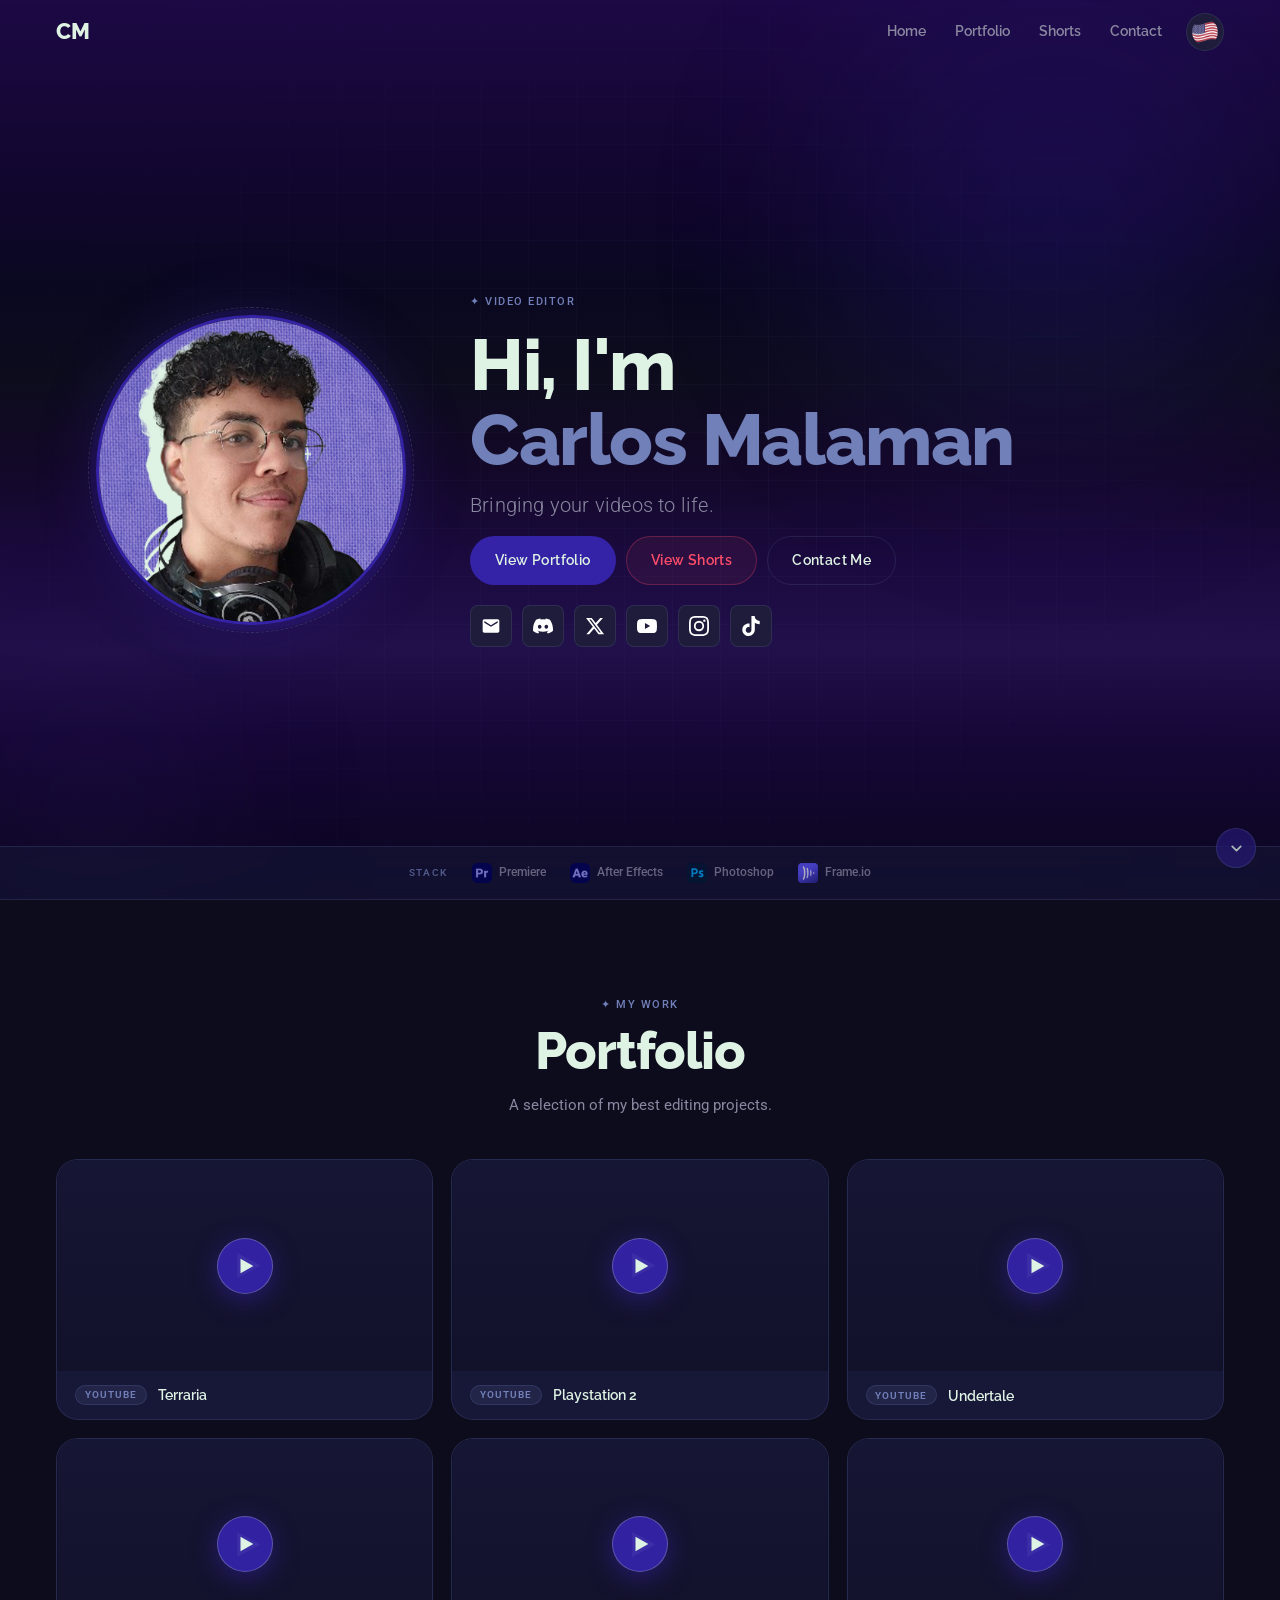
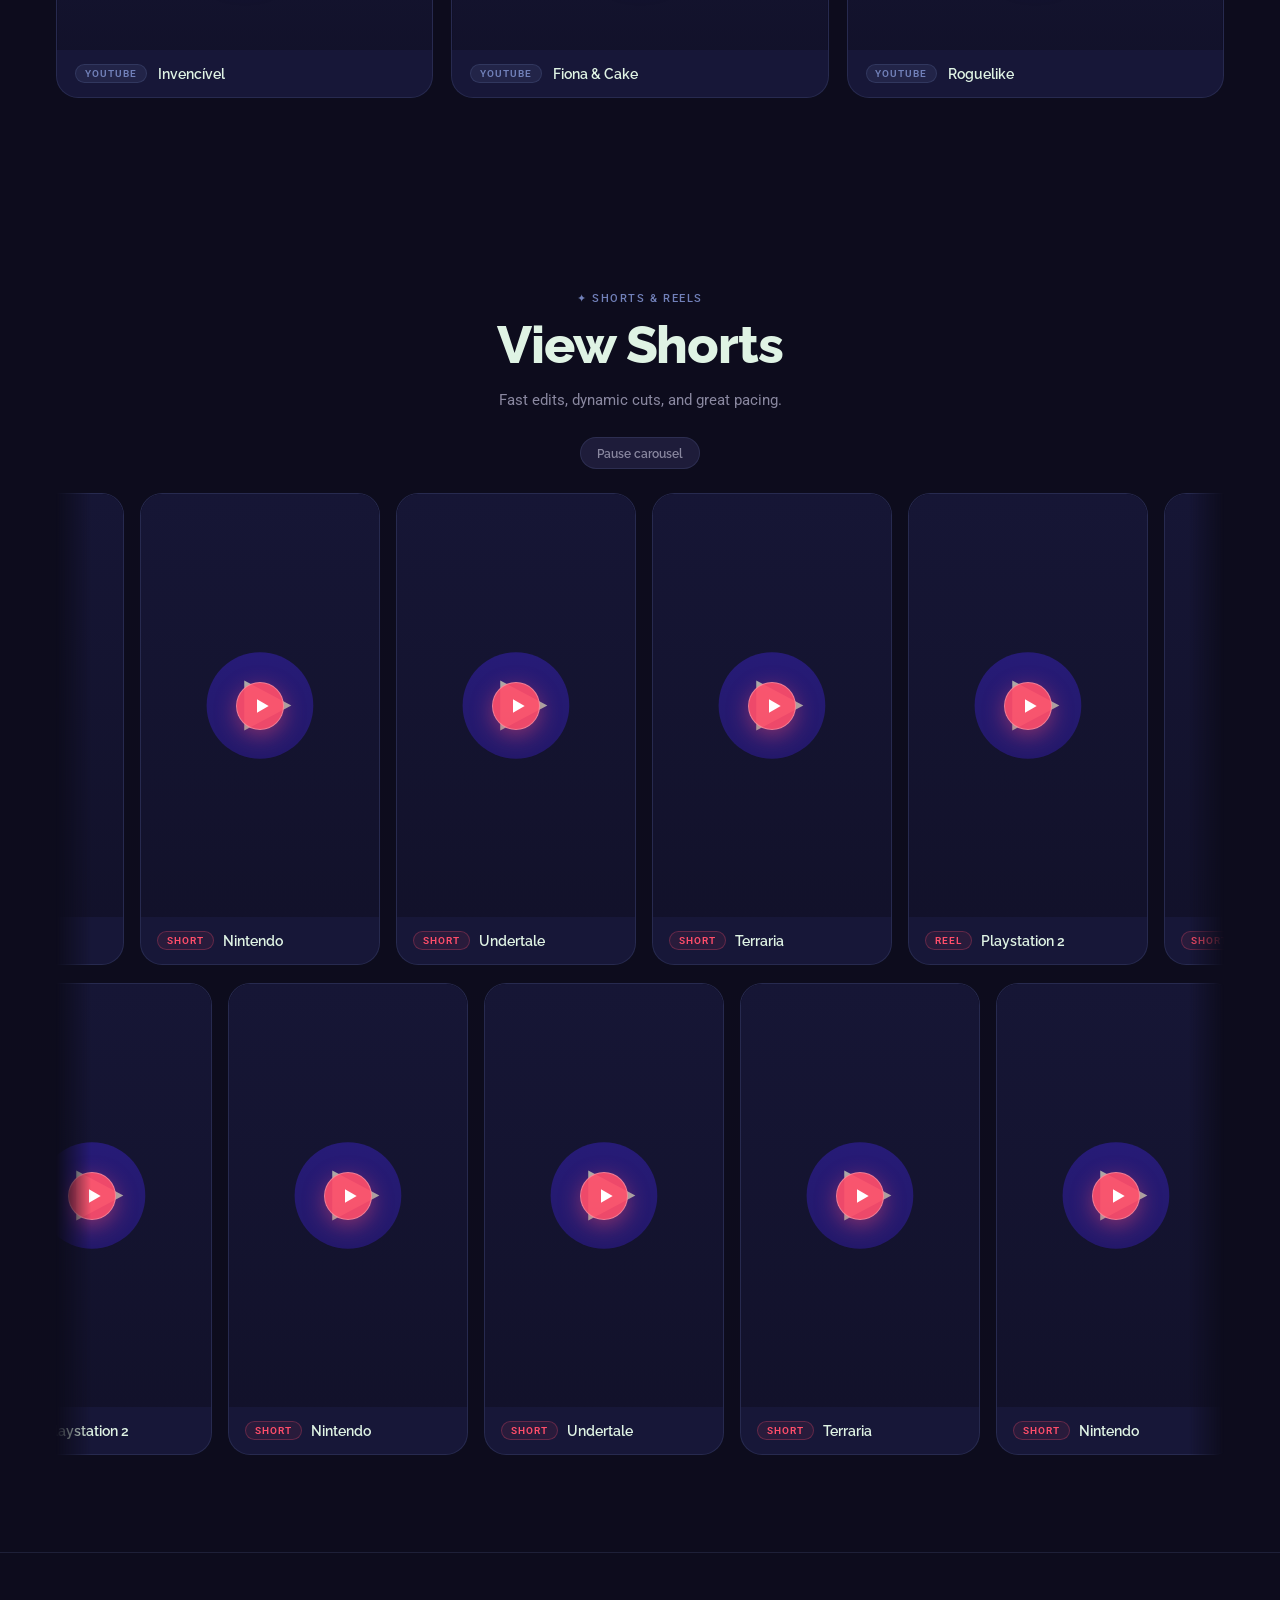
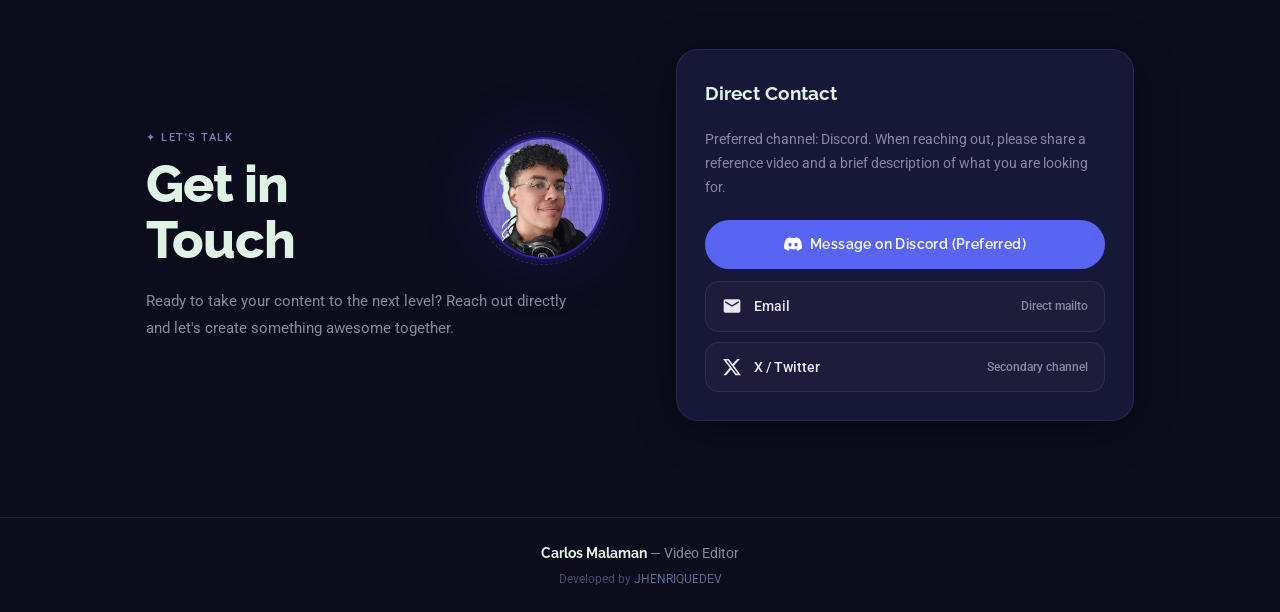
==== commit 525a3bbc: "feat(etapa-1c): implementar players sob demanda, thumbnails leves e modal acessível" ====
--- a/WebsiteIA/index.html
+++ b/WebsiteIA/index.html
@@ -4,6 +4,7 @@
     <meta charset="UTF-8">
     <meta name="viewport" content="width=device-width, initial-scale=1.0">
     <meta name="description" content="Carlos Malaman — Video Editor, Motion Design and Sound Design portfolio.">
+    <link rel="icon" type="image/svg+xml" href="data:image/svg+xml,%3Csvg xmlns='http://www.w3.org/2000/svg' viewBox='0 0 64 64'%3E%3Crect width='64' height='64' rx='14' fill='%230d0c1d'/%3E%3Crect x='2' y='2' width='60' height='60' rx='12' fill='none' stroke='%233423A6' stroke-width='4'/%3E%3Ctext x='50%25' y='54%25' dominant-baseline='middle' text-anchor='middle' font-family='sans-serif' font-weight='800' font-size='26' fill='%23DFF3E4'%3ECM%3C/text%3E%3C/svg%3E">
     <link rel="preconnect" href="https://fonts.googleapis.com">
     <link rel="preconnect" href="https://fonts.gstatic.com" crossorigin>
     <link href="https://fonts.googleapis.com/css2?family=Raleway:ital,wght@0,100..900;1,100..900&family=Roboto:ital,wght@0,300;0,400;0,500;1,300&display=swap" rel="stylesheet">
@@ -44,7 +45,7 @@
 
             <div class="hero__container">
                 <div class="hero__imagem__wrapper reveal">
-                    <img class="hero__imagem" src="assets/images/profile/carlos-malaman.png" alt="Carlos Malaman" width="310" height="310" decoding="async">
+                    <img class="hero__imagem" src="assets/images/profile/carlos-malaman.png" alt="Carlos Malaman" width="310" height="310" fetchpriority="high" decoding="async">
                     <div class="hero__imagem__border" aria-hidden="true"></div>
                 </div>
 
@@ -133,67 +134,8 @@
                 <p class="section__subtitulo" data-i18n="portfolio.subtitle">A selection of my best editing projects.</p>
             </div>
 
-            <div class="portfolio__grade">
-                <article class="video__card reveal">
-                    <div class="video__wrapper">
-                        <iframe class="video__iframe" loading="lazy" src="https://www.youtube.com/embed/uBYjF4wlC84?si=R6gCgWDthHf5BhH_" title="Terraria — Video editing project" allow="accelerometer; autoplay; clipboard-write; encrypted-media; gyroscope; picture-in-picture; web-share" referrerpolicy="strict-origin-when-cross-origin" allowfullscreen></iframe>
-                    </div>
-                    <div class="video__info">
-                        <span class="video__tag">YouTube</span>
-                        <h3 class="video__titulo">Terraria</h3>
-                    </div>
-                </article>
-
-                <article class="video__card reveal reveal--delay-1">
-                    <div class="video__wrapper">
-                        <iframe class="video__iframe" loading="lazy" src="https://www.youtube.com/embed/kr6RmgJfHFc?si=YU8fnGd5mNNv0K47" title="Playstation 2 — Video editing project" allow="accelerometer; autoplay; clipboard-write; encrypted-media; gyroscope; picture-in-picture; web-share" referrerpolicy="strict-origin-when-cross-origin" allowfullscreen></iframe>
-                    </div>
-                    <div class="video__info">
-                        <span class="video__tag">YouTube</span>
-                        <h3 class="video__titulo">Playstation 2</h3>
-                    </div>
-                </article>
-
-                <article class="video__card reveal reveal--delay-2">
-                    <div class="video__wrapper">
-                        <iframe class="video__iframe" loading="lazy" src="https://www.youtube.com/embed/nSVCkTm_3ak?si=HGYvrFJ7hpu28r36" title="Undertale — Video editing project" allow="accelerometer; autoplay; clipboard-write; encrypted-media; gyroscope; picture-in-picture; web-share" referrerpolicy="strict-origin-when-cross-origin" allowfullscreen></iframe>
-                    </div>
-                    <div class="video__info">
-                        <span class="video__tag">YouTube</span>
-                        <h3 class="video__titulo">Undertale</h3>
-                    </div>
-                </article>
-
-                <article class="video__card reveal reveal--delay-3">
-                    <div class="video__wrapper">
-                        <iframe class="video__iframe" loading="lazy" src="https://www.youtube.com/embed/YFFOSr3KUqk?si=xVeW2PG9GA-HIuKC" title="Invencível — Video editing project" allow="accelerometer; autoplay; clipboard-write; encrypted-media; gyroscope; picture-in-picture; web-share" referrerpolicy="strict-origin-when-cross-origin" allowfullscreen></iframe>
-                    </div>
-                    <div class="video__info">
-                        <span class="video__tag">YouTube</span>
-                        <h3 class="video__titulo">Invencível</h3>
-                    </div>
-                </article>
-
-                <article class="video__card reveal reveal--delay-1">
-                    <div class="video__wrapper">
-                        <iframe class="video__iframe" loading="lazy" src="https://www.youtube.com/embed/x7-gclcs0Kk?si=7Zo99x2mmRphoa3h&amp;start=199" title="Fiona &amp; Cake — Video editing project" allow="accelerometer; autoplay; clipboard-write; encrypted-media; gyroscope; picture-in-picture; web-share" referrerpolicy="strict-origin-when-cross-origin" allowfullscreen></iframe>
-                    </div>
-                    <div class="video__info">
-                        <span class="video__tag">YouTube</span>
-                        <h3 class="video__titulo">Fiona &amp; Cake</h3>
-                    </div>
-                </article>
-
-                <article class="video__card reveal reveal--delay-2">
-                    <div class="video__wrapper">
-                        <iframe class="video__iframe" loading="lazy" src="https://www.youtube.com/embed/DhFKlwNxL1M?si=SMBsi4QitnxIs77H&amp;start=337" title="Roguelike — Video editing project" allow="accelerometer; autoplay; clipboard-write; encrypted-media; gyroscope; picture-in-picture; web-share" referrerpolicy="strict-origin-when-cross-origin" allowfullscreen></iframe>
-                    </div>
-                    <div class="video__info">
-                        <span class="video__tag">YouTube</span>
-                        <h3 class="video__titulo">Roguelike</h3>
-                    </div>
-                </article>
-            </div>
+            <!-- Cards renderizados sob demanda por js/portfolio.js -->
+            <div class="portfolio__grade" id="portfolio-grade"></div>
         </section>
 
         <!-- SHORTS -->
@@ -214,104 +156,12 @@
 
                 <!-- CARROSSEL — Linha de cima: rola para a DIREITA -->
                 <div class="shorts__carrossel" id="shorts-row-top" data-direction="right">
-                    <div class="shorts__fita">
-                        <article class="short__card">
-                            <div class="short__wrapper">
-                                <iframe class="short__iframe" loading="lazy" src="https://www.youtube.com/embed/nnYtBp6B8-A" title="A Nintendo perdeu o MAIOR CONSOLE DO SÉCULO" allow="accelerometer; autoplay; clipboard-write; encrypted-media; gyroscope; picture-in-picture; web-share" referrerpolicy="strict-origin-when-cross-origin" allowfullscreen></iframe>
-                            </div>
-                            <div class="short__info">
-                                <span class="short__tag">Short</span>
-                                <h3 class="short__titulo">Nintendo</h3>
-                            </div>
-                        </article>
-                        <article class="short__card">
-                            <div class="short__wrapper">
-                                <iframe class="short__iframe" loading="lazy" src="https://www.youtube.com/embed/OfmHx47i78s" title="Porque as batalhas de Undertale SÃO EM PRETO E BRANCO" allow="accelerometer; autoplay; clipboard-write; encrypted-media; gyroscope; picture-in-picture; web-share" referrerpolicy="strict-origin-when-cross-origin" allowfullscreen></iframe>
-                            </div>
-                            <div class="short__info">
-                                <span class="short__tag">Short</span>
-                                <h3 class="short__titulo">Undertale</h3>
-                            </div>
-                        </article>
-                        <article class="short__card">
-                            <div class="short__wrapper">
-                                <iframe class="short__iframe" loading="lazy" src="https://www.youtube.com/embed/QA6giBOE5dQ" title="TOP 3 MELHORES BOSSES DE TERRARIA" allow="accelerometer; autoplay; clipboard-write; encrypted-media; gyroscope; picture-in-picture; web-share" referrerpolicy="strict-origin-when-cross-origin" allowfullscreen></iframe>
-                            </div>
-                            <div class="short__info">
-                                <span class="short__tag">Short</span>
-                                <h3 class="short__titulo">Terraria</h3>
-                            </div>
-                        </article>
-                        <article class="short__card">
-                            <div class="short__wrapper">
-                                <iframe class="short__iframe" loading="lazy" src="https://www.youtube.com/embed/xV9-_jfmkJM" title="O Modchip que SALVOU O PLAYSTATION 2" allow="accelerometer; autoplay; clipboard-write; encrypted-media; gyroscope; picture-in-picture; web-share" referrerpolicy="strict-origin-when-cross-origin" allowfullscreen></iframe>
-                            </div>
-                            <div class="short__info">
-                                <span class="short__tag">Reel</span>
-                                <h3 class="short__titulo">Playstation 2</h3>
-                            </div>
-                        </article>
-                        <article class="short__card">
-                            <div class="short__wrapper">
-                                <iframe class="short__iframe" loading="lazy" src="https://www.youtube.com/embed/QA6giBOE5dQ" title="TOP 3 MELHORES BOSSES DE TERRARIA" allow="accelerometer; autoplay; clipboard-write; encrypted-media; gyroscope; picture-in-picture; web-share" referrerpolicy="strict-origin-when-cross-origin" allowfullscreen></iframe>
-                            </div>
-                            <div class="short__info">
-                                <span class="short__tag">Short</span>
-                                <h3 class="short__titulo">Terraria</h3>
-                            </div>
-                        </article>
-                    </div>
+                    <div class="shorts__fita"></div>
                 </div>
 
                 <!-- CARROSSEL — Linha de baixo: rola para a ESQUERDA -->
                 <div class="shorts__carrossel" id="shorts-row-bottom" data-direction="left">
-                    <div class="shorts__fita">
-                        <article class="short__card">
-                            <div class="short__wrapper">
-                                <iframe class="short__iframe" loading="lazy" src="https://www.youtube.com/embed/xV9-_jfmkJM" title="O Modchip que SALVOU O PLAYSTATION 2" allow="accelerometer; autoplay; clipboard-write; encrypted-media; gyroscope; picture-in-picture; web-share" referrerpolicy="strict-origin-when-cross-origin" allowfullscreen></iframe>
-                            </div>
-                            <div class="short__info">
-                                <span class="short__tag">Reel</span>
-                                <h3 class="short__titulo">Playstation 2</h3>
-                            </div>
-                        </article>
-                        <article class="short__card">
-                            <div class="short__wrapper">
-                                <iframe class="short__iframe" loading="lazy" src="https://www.youtube.com/embed/nnYtBp6B8-A" title="A Nintendo perdeu o MAIOR CONSOLE DO SÉCULO" allow="accelerometer; autoplay; clipboard-write; encrypted-media; gyroscope; picture-in-picture; web-share" referrerpolicy="strict-origin-when-cross-origin" allowfullscreen></iframe>
-                            </div>
-                            <div class="short__info">
-                                <span class="short__tag">Short</span>
-                                <h3 class="short__titulo">Nintendo</h3>
-                            </div>
-                        </article>
-                        <article class="short__card">
-                            <div class="short__wrapper">
-                                <iframe class="short__iframe" loading="lazy" src="https://www.youtube.com/embed/OfmHx47i78s" title="Porque as batalhas de Undertale SÃO EM PRETO E BRANCO" allow="accelerometer; autoplay; clipboard-write; encrypted-media; gyroscope; picture-in-picture; web-share" referrerpolicy="strict-origin-when-cross-origin" allowfullscreen></iframe>
-                            </div>
-                            <div class="short__info">
-                                <span class="short__tag">Short</span>
-                                <h3 class="short__titulo">Undertale</h3>
-                            </div>
-                        </article>
-                        <article class="short__card">
-                            <div class="short__wrapper">
-                                <iframe class="short__iframe" loading="lazy" src="https://www.youtube.com/embed/QA6giBOE5dQ" title="TOP 3 MELHORES BOSSES DE TERRARIA" allow="accelerometer; autoplay; clipboard-write; encrypted-media; gyroscope; picture-in-picture; web-share" referrerpolicy="strict-origin-when-cross-origin" allowfullscreen></iframe>
-                            </div>
-                            <div class="short__info">
-                                <span class="short__tag">Short</span>
-                                <h3 class="short__titulo">Terraria</h3>
-                            </div>
-                        </article>
-                        <article class="short__card">
-                            <div class="short__wrapper">
-                                <iframe class="short__iframe" loading="lazy" src="https://www.youtube.com/embed/nnYtBp6B8-A" title="A Nintendo perdeu o MAIOR CONSOLE DO SÉCULO" allow="accelerometer; autoplay; clipboard-write; encrypted-media; gyroscope; picture-in-picture; web-share" referrerpolicy="strict-origin-when-cross-origin" allowfullscreen></iframe>
-                            </div>
-                            <div class="short__info">
-                                <span class="short__tag">Short</span>
-                                <h3 class="short__titulo">Nintendo</h3>
-                            </div>
-                        </article>
-                    </div>
+                    <div class="shorts__fita"></div>
                 </div>
 
             </div>
--- a/WebsiteIA/css/style.css
+++ b/WebsiteIA/css/style.css
@@ -57,6 +57,7 @@
 html {
     scroll-behavior: smooth;
     -webkit-text-size-adjust: 100%;
+    overflow-x: clip;
 }
 
 body {
@@ -840,6 +841,20 @@
     border-color: var(--cor-borda-hover);
 }
 
+.video__trigger {
+    display: block;
+    width: 100%;
+    text-align: left;
+    color: inherit;
+    padding: 0;
+    border-radius: inherit;
+}
+
+.video__trigger:focus-visible {
+    outline: 2px solid var(--cor-destaque);
+    outline-offset: -2px;
+}
+
 .video__wrapper {
     position: relative;
     aspect-ratio: 16 / 9;
@@ -847,14 +862,65 @@
     background-color: var(--cor-fundo);
 }
 
-.video__iframe {
-    position: absolute;
-    top: 0;
-    left: 0;
+.video__thumb {
     width: 100%;
     height: 100%;
-    border: none;
+    object-fit: cover;
     display: block;
+    transition: transform 0.45s ease;
+}
+
+.video__card:hover .video__thumb,
+.video__trigger:focus-visible .video__thumb {
+    transform: scale(1.04);
+}
+
+.video__thumb__overlay {
+    position: absolute;
+    inset: 0;
+    display: flex;
+    align-items: center;
+    justify-content: center;
+    background: linear-gradient(180deg, rgba(13, 12, 29, 0.12) 0%, rgba(13, 12, 29, 0.5) 100%);
+    transition: background-color var(--transicao);
+}
+
+.video__card:hover .video__thumb__overlay,
+.video__trigger:focus-visible .video__thumb__overlay {
+    background: rgba(13, 12, 29, 0.3);
+}
+
+.video__play__badge {
+    display: inline-flex;
+    align-items: center;
+    justify-content: center;
+    width: 56px;
+    height: 56px;
+    border-radius: 50%;
+    background-color: rgba(52, 35, 166, 0.92);
+    color: var(--cor-honeydew);
+    border: 1px solid rgba(223, 243, 228, 0.25);
+    box-shadow: 0 6px 24px rgba(52, 35, 166, 0.55);
+    transition: transform var(--transicao), background-color var(--transicao);
+}
+
+.video__card:hover .video__play__badge,
+.video__trigger:focus-visible .video__play__badge {
+    transform: scale(1.1);
+    background-color: var(--cor-royal-hover);
+}
+
+.video__play__badge svg {
+    width: 22px;
+    height: 22px;
+    margin-left: 3px;
+}
+
+.portfolio__empty {
+    grid-column: 1 / -1;
+    text-align: center;
+    color: var(--cor-texto-muted);
+    padding: 2rem 1rem;
 }
 
 .video__info {
@@ -987,6 +1053,20 @@
     border-color: var(--cor-shorts-borda);
 }
 
+.short__trigger {
+    display: block;
+    width: 100%;
+    text-align: left;
+    color: inherit;
+    padding: 0;
+    border-radius: inherit;
+}
+
+.short__trigger:focus-visible {
+    outline: 2px solid var(--cor-destaque);
+    outline-offset: -2px;
+}
+
 .short__wrapper {
     position: relative;
     aspect-ratio: 9 / 16;
@@ -994,13 +1074,58 @@
     background-color: var(--cor-fundo);
 }
 
-.short__iframe {
+.short__thumb {
+    width: 100%;
+    height: 100%;
+    object-fit: cover;
+    display: block;
+    transition: transform 0.45s ease;
+}
+
+.short__card:hover .short__thumb,
+.short__trigger:focus-visible .short__thumb {
+    transform: scale(1.04);
+}
+
+.short__thumb__overlay {
     position: absolute;
     inset: 0;
-    width: 100%;
-    height: 100%;
-    border: none;
-    display: block;
+    display: flex;
+    align-items: center;
+    justify-content: center;
+    background: linear-gradient(180deg, rgba(13, 12, 29, 0.1) 0%, rgba(13, 12, 29, 0.5) 100%);
+    transition: background-color var(--transicao);
+}
+
+.short__card:hover .short__thumb__overlay,
+.short__trigger:focus-visible .short__thumb__overlay {
+    background: rgba(13, 12, 29, 0.28);
+}
+
+.short__play__badge {
+    display: inline-flex;
+    align-items: center;
+    justify-content: center;
+    width: 48px;
+    height: 48px;
+    border-radius: 50%;
+    background-color: rgba(255, 78, 106, 0.92);
+    color: #ffffff;
+    border: 1px solid rgba(255, 255, 255, 0.28);
+    box-shadow: 0 6px 22px rgba(255, 78, 106, 0.45);
+    transition: transform var(--transicao), background-color var(--transicao);
+}
+
+.short__card:hover .short__play__badge,
+.short__trigger:focus-visible .short__play__badge {
+    transform: scale(1.1);
+    background-color: #ff2d4f;
+}
+
+.short__play__badge svg {
+    width: 20px;
+    height: 20px;
+    margin-left: 3px;
 }
 
 .short__info {
@@ -1438,6 +1563,170 @@
 }
 
 /* =========================================
+   VIDEO MODAL — PLAYER SOB DEMANDA
+========================================= */
+.video-modal {
+    position: fixed;
+    inset: 0;
+    z-index: 2000;
+    display: flex;
+    align-items: center;
+    justify-content: center;
+    padding: 1rem;
+    opacity: 0;
+    transition: opacity 0.22s ease;
+}
+
+.video-modal[hidden] {
+    display: none;
+}
+
+.video-modal--aberto {
+    opacity: 1;
+}
+
+.video-modal__backdrop {
+    position: fixed;
+    inset: 0;
+    background: rgba(8, 7, 20, 0.84);
+    backdrop-filter: blur(8px);
+    -webkit-backdrop-filter: blur(8px);
+}
+
+.video-modal__dialog {
+    position: relative;
+    z-index: 1;
+    width: 100%;
+    max-height: 92dvh;
+    background-color: var(--cor-fundo-2);
+    border: 1px solid var(--cor-borda-hover);
+    border-radius: var(--raio-lg);
+    box-shadow: 0 24px 70px rgba(0, 0, 0, 0.7);
+    overflow: hidden;
+    display: flex;
+    flex-direction: column;
+    transform: scale(0.97);
+    transition: transform 0.22s ease;
+}
+
+.video-modal--aberto .video-modal__dialog {
+    transform: scale(1);
+}
+
+.video-modal__dialog--horizontal {
+    max-width: 960px;
+}
+
+.video-modal__dialog--vertical {
+    max-width: 400px;
+}
+
+.video-modal__header {
+    display: flex;
+    align-items: center;
+    justify-content: space-between;
+    gap: 1rem;
+    padding: 0.85rem 1.1rem;
+    border-bottom: 1px solid var(--cor-borda);
+    background-color: rgba(13, 12, 29, 0.65);
+}
+
+.video-modal__title {
+    font-family: var(--fonte-display);
+    font-size: 0.95rem;
+    font-weight: 700;
+    color: var(--cor-honeydew);
+    white-space: nowrap;
+    overflow: hidden;
+    text-overflow: ellipsis;
+}
+
+.video-modal__close {
+    display: inline-flex;
+    align-items: center;
+    justify-content: center;
+    width: 36px;
+    height: 36px;
+    border-radius: 50%;
+    background-color: var(--cor-fundo-3);
+    border: 1px solid var(--cor-borda);
+    color: var(--cor-honeydew);
+    flex-shrink: 0;
+    transition: background-color var(--transicao), border-color var(--transicao), transform var(--transicao);
+}
+
+.video-modal__close:hover {
+    background-color: var(--cor-royal);
+    border-color: var(--cor-royal);
+    transform: scale(1.06);
+}
+
+.video-modal__close svg {
+    width: 18px;
+    height: 18px;
+}
+
+.video-modal__stage {
+    position: relative;
+    width: 100%;
+    background-color: #000000;
+}
+
+.video-modal__dialog--horizontal .video-modal__stage {
+    aspect-ratio: 16 / 9;
+    max-height: calc(92dvh - 110px);
+}
+
+.video-modal__dialog--vertical .video-modal__stage {
+    aspect-ratio: 9 / 16;
+    max-height: calc(92dvh - 110px);
+    margin: 0 auto;
+}
+
+.video-modal__iframe {
+    position: absolute;
+    inset: 0;
+    width: 100%;
+    height: 100%;
+    border: none;
+    display: block;
+}
+
+.video-modal__footer {
+    display: flex;
+    align-items: center;
+    justify-content: flex-end;
+    padding: 0.65rem 1.1rem;
+    border-top: 1px solid var(--cor-borda);
+    background-color: rgba(13, 12, 29, 0.65);
+}
+
+.video-modal__external {
+    display: inline-flex;
+    align-items: center;
+    gap: 0.4rem;
+    font-family: var(--fonte-display);
+    font-size: 0.78rem;
+    font-weight: 600;
+    color: var(--cor-glaucous);
+    padding: 0.35rem 0.7rem;
+    border-radius: var(--raio-pill);
+    border: 1px solid var(--cor-borda);
+    transition: color var(--transicao), border-color var(--transicao), background-color var(--transicao);
+}
+
+.video-modal__external:hover {
+    color: var(--cor-honeydew);
+    border-color: var(--cor-glaucous);
+    background-color: rgba(113, 128, 185, 0.12);
+}
+
+.video-modal__external svg {
+    width: 14px;
+    height: 14px;
+}
+
+/* =========================================
    ACESSIBILIDADE — REDUCED MOTION
 ========================================= */
 @media (prefers-reduced-motion: reduce) {
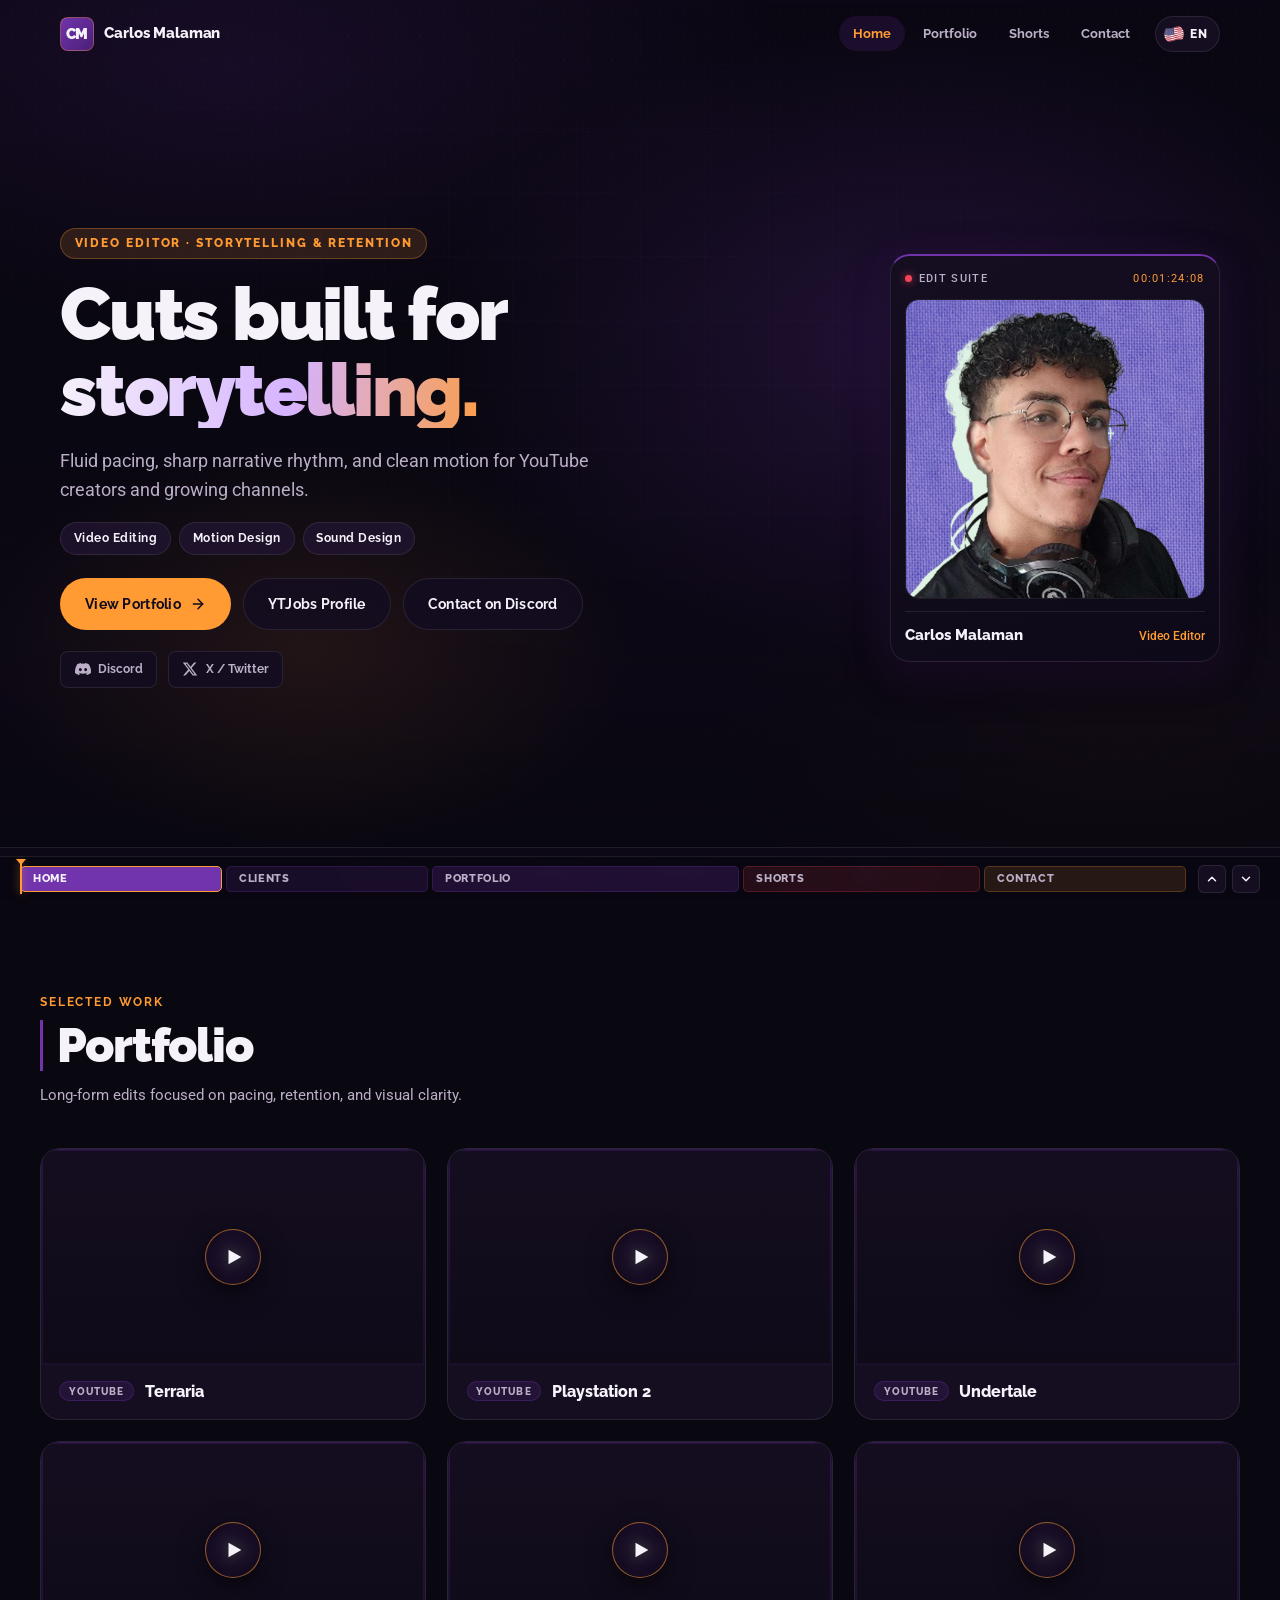
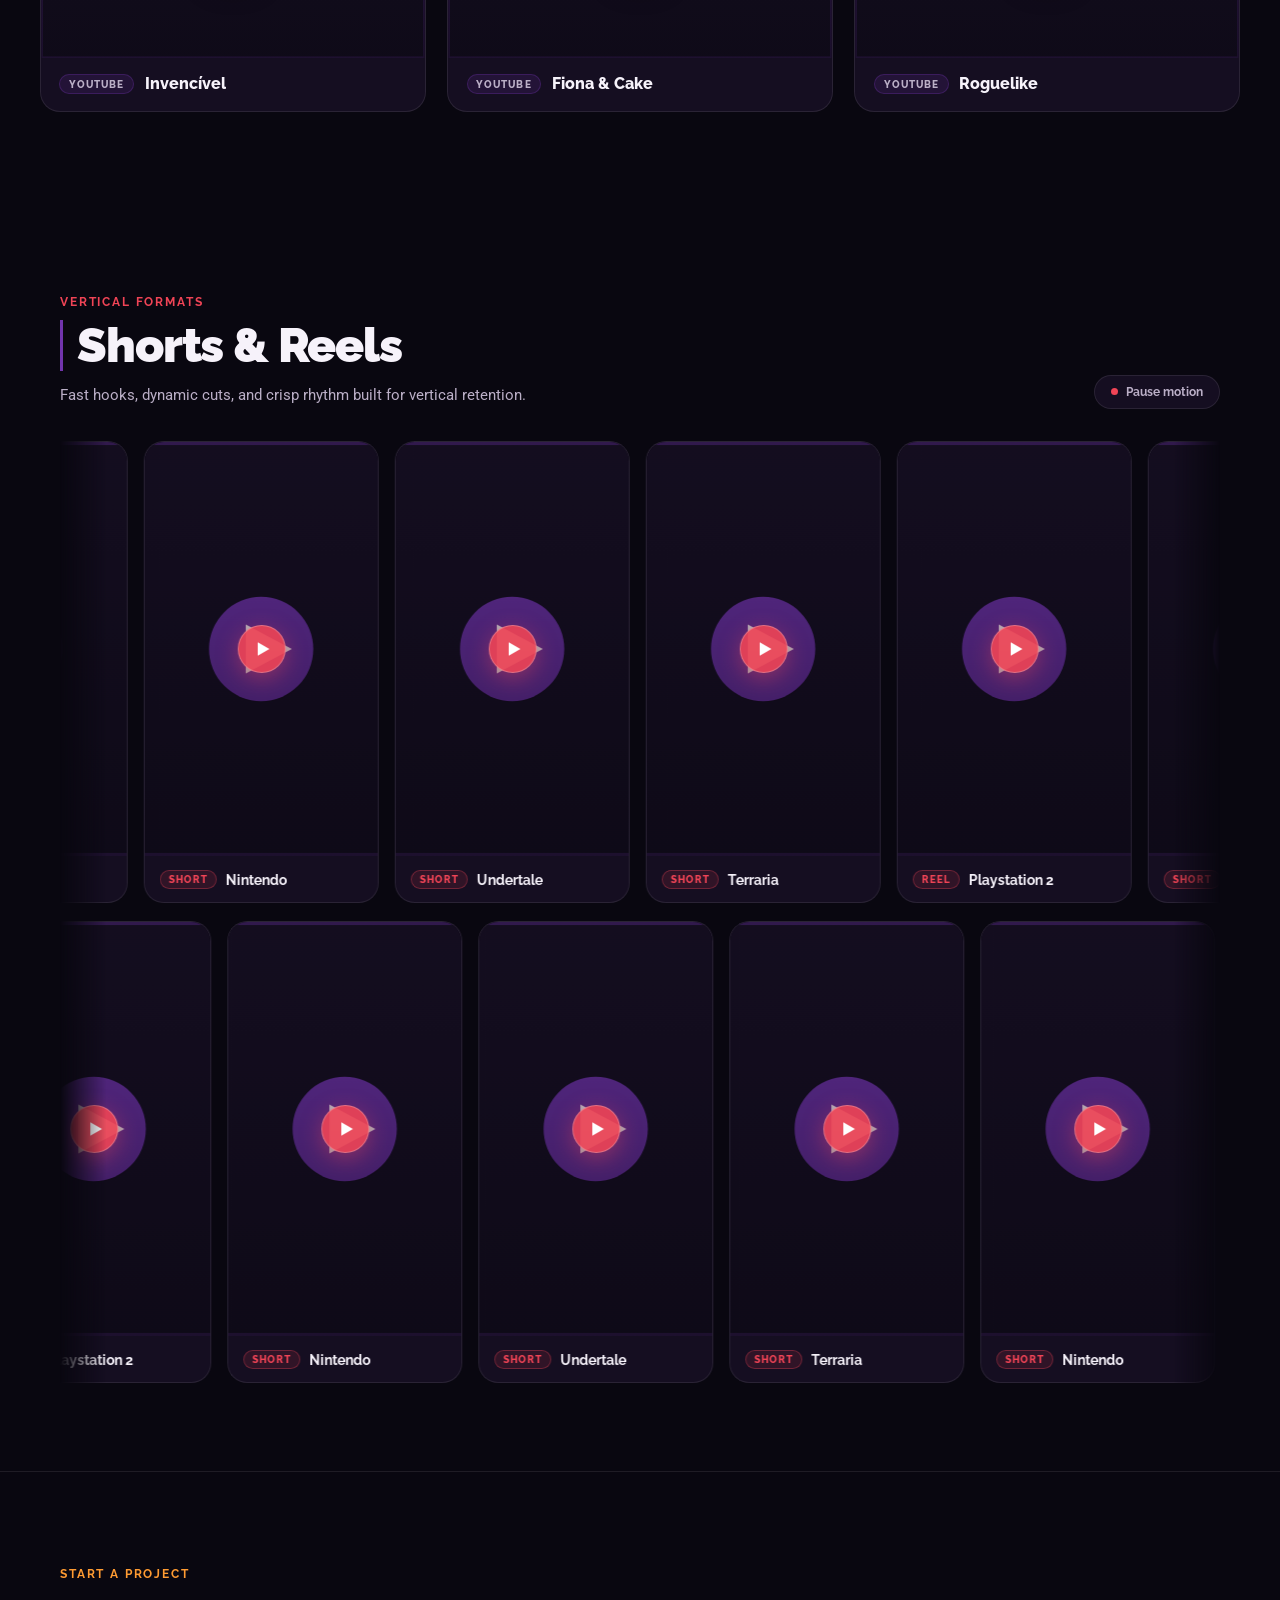
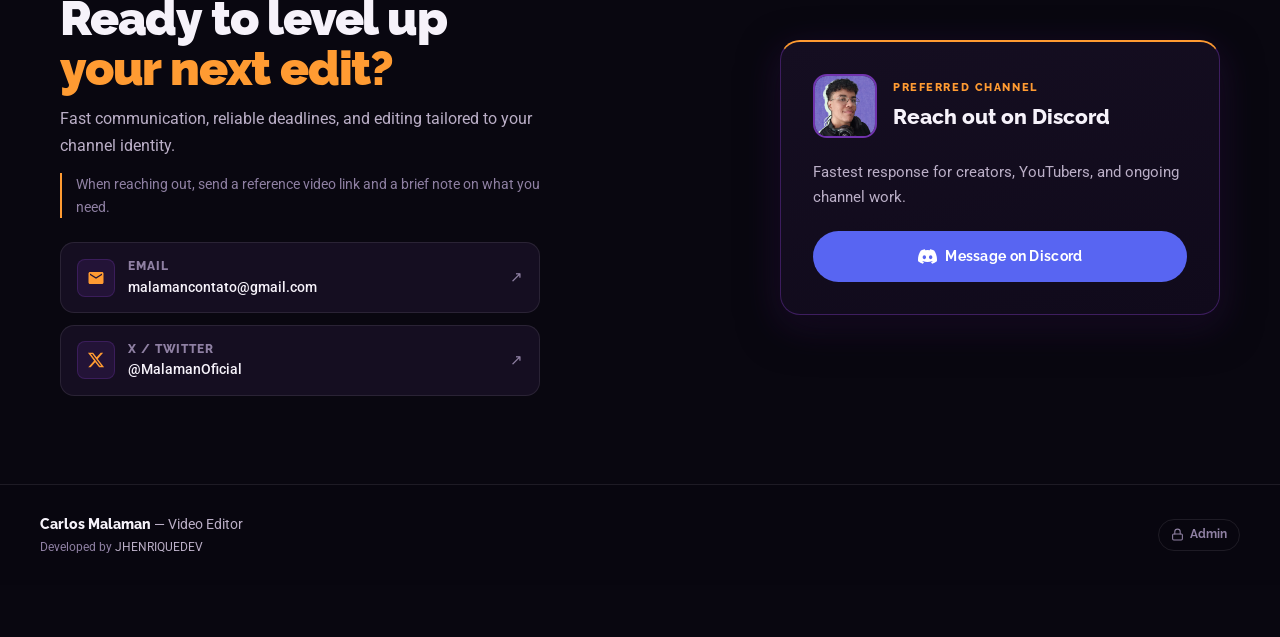
==== commit 481d9912: "feat(v2): redesign visual público V2 e camada Firebase + Firestore Rules" ====
--- a/WebsiteIA/index.html
+++ b/WebsiteIA/index.html
@@ -3,11 +3,20 @@
 <head>
     <meta charset="UTF-8">
     <meta name="viewport" content="width=device-width, initial-scale=1.0">
-    <meta name="description" content="Carlos Malaman — Video Editor, Motion Design and Sound Design portfolio.">
-    <link rel="icon" type="image/svg+xml" href="data:image/svg+xml,%3Csvg xmlns='http://www.w3.org/2000/svg' viewBox='0 0 64 64'%3E%3Crect width='64' height='64' rx='14' fill='%230d0c1d'/%3E%3Crect x='2' y='2' width='60' height='60' rx='12' fill='none' stroke='%233423A6' stroke-width='4'/%3E%3Ctext x='50%25' y='54%25' dominant-baseline='middle' text-anchor='middle' font-family='sans-serif' font-weight='800' font-size='26' fill='%23DFF3E4'%3ECM%3C/text%3E%3C/svg%3E">
+    <meta name="description" content="Carlos Malaman — Video Editor specializing in storytelling, retention-driven YouTube edits, Motion Design, and Sound Design.">
+    <meta name="theme-color" content="#090710">
+    <meta property="og:type" content="website">
+    <meta property="og:title" content="Carlos Malaman — Video Editor">
+    <meta property="og:description" content="Storytelling-driven Video Editing, Motion Design, and Sound Design for YouTube creators and growing channels.">
+    <meta property="og:locale" content="en_US">
+    <meta property="og:locale:alternate" content="pt_BR">
+    <meta name="twitter:card" content="summary_large_image">
+    <meta name="twitter:title" content="Carlos Malaman — Video Editor">
+    <meta name="twitter:description" content="Storytelling-driven Video Editing, Motion Design, and Sound Design for YouTube creators.">
+    <link rel="icon" type="image/svg+xml" href="data:image/svg+xml,%3Csvg xmlns='http://www.w3.org/2000/svg' viewBox='0 0 64 64'%3E%3Crect width='64' height='64' rx='14' fill='%23090710'/%3E%3Crect x='2' y='2' width='60' height='60' rx='12' fill='none' stroke='%237134AD' stroke-width='4'/%3E%3Ctext x='50%25' y='54%25' dominant-baseline='middle' text-anchor='middle' font-family='sans-serif' font-weight='800' font-size='26' fill='%23FF9B32'%3ECM%3C/text%3E%3C/svg%3E">
     <link rel="preconnect" href="https://fonts.googleapis.com">
     <link rel="preconnect" href="https://fonts.gstatic.com" crossorigin>
-    <link href="https://fonts.googleapis.com/css2?family=Raleway:ital,wght@0,100..900;1,100..900&family=Roboto:ital,wght@0,300;0,400;0,500;1,300&display=swap" rel="stylesheet">
+    <link href="https://fonts.googleapis.com/css2?family=Raleway:ital,wght@0,500;0,600;0,700;0,800;0,900;1,700&family=Roboto:ital,wght@0,300;0,400;0,500;0,700;1,300&display=swap" rel="stylesheet">
     <link rel="stylesheet" href="css/style.css">
     <title>Carlos Malaman — Video Editor</title>
 </head>
@@ -15,99 +24,118 @@
 
     <!-- HEADER -->
     <header class="cabecalho" id="cabecalho">
-        <a href="#apresentacao" class="cabecalho__logo" aria-label="Carlos Malaman">CM</a>
-        <nav class="cabecalho__menu" id="menu" aria-label="Main navigation" data-i18n-aria="nav.ariaMain">
-            <a class="cabecalho__menu__link" href="#apresentacao" data-i18n="nav.home">Home</a>
-            <a class="cabecalho__menu__link" href="#portfolio" data-i18n="nav.portfolio">Portfolio</a>
-            <a class="cabecalho__menu__link" href="#shorts" data-i18n="nav.shorts">Shorts</a>
-            <a class="cabecalho__menu__link" href="#contatos" data-i18n="nav.contact">Contact</a>
-            <button type="button" class="btn__lang" id="btn-lang" title="Switch language to Portuguese" aria-label="Switch language to Portuguese">
-                <img class="btn__lang__flag btn__lang__flag--pt" src="assets/images/flags/br.png" alt="Português" width="26" height="26" decoding="async" style="display:none">
-                <img class="btn__lang__flag btn__lang__flag--en" src="assets/images/flags/us.png" alt="English" width="26" height="26" decoding="async">
+        <div class="cabecalho__inner">
+            <a href="#apresentacao" class="cabecalho__logo" aria-label="Carlos Malaman">
+                <span class="cabecalho__monograma">CM</span>
+                <span class="cabecalho__nome">Carlos Malaman</span>
+            </a>
+
+            <nav class="cabecalho__menu" id="menu" aria-label="Main navigation" data-i18n-aria="nav.ariaMain">
+                <a class="cabecalho__menu__link" href="#apresentacao" data-i18n="nav.home">Home</a>
+                <a class="cabecalho__menu__link" href="#clientes" data-clients-nav data-i18n="nav.clients" hidden>Clients</a>
+                <a class="cabecalho__menu__link" href="#portfolio" data-i18n="nav.portfolio">Portfolio</a>
+                <a class="cabecalho__menu__link" href="#shorts" data-i18n="nav.shorts">Shorts</a>
+                <a class="cabecalho__menu__link" href="#contatos" data-i18n="nav.contact">Contact</a>
+                <button type="button" class="btn__lang" id="btn-lang" title="Switch language to Portuguese" aria-label="Switch language to Portuguese">
+                    <img class="btn__lang__flag btn__lang__flag--pt" src="assets/images/flags/br.png" alt="" width="20" height="20" decoding="async" style="display:none">
+                    <img class="btn__lang__flag btn__lang__flag--en" src="assets/images/flags/us.png" alt="" width="20" height="20" decoding="async">
+                    <span class="btn__lang__code" data-lang-code>EN</span>
+                </button>
+            </nav>
+
+            <button type="button" class="hamburguer" id="hamburguer" aria-label="Open menu" aria-expanded="false" aria-controls="menu">
+                <span></span>
+                <span></span>
+                <span></span>
             </button>
-        </nav>
-        <button type="button" class="hamburguer" id="hamburguer" aria-label="Open menu" aria-expanded="false" aria-controls="menu">
-            <span></span>
-            <span></span>
-            <span></span>
-        </button>
+        </div>
     </header>
 
     <main>
 
         <!-- HERO -->
         <section id="apresentacao" class="hero">
+            <!-- Camada opcional de showreel (montada por js/showreel.js quando habilitada em config.js) -->
+            <div class="hero__showreel__layer" id="hero-showreel-host" aria-hidden="true"></div>
+            <!-- Camada editorial escura (halftone + iluminação controlada violeta/âmbar) -->
             <div class="hero__bg" aria-hidden="true">
-                <div class="hero__orb hero__orb--1"></div>
-                <div class="hero__orb hero__orb--2"></div>
-                <div class="hero__grid"></div>
+                <div class="hero__halftone"></div>
+                <div class="hero__vignette"></div>
             </div>
 
             <div class="hero__container">
-                <div class="hero__imagem__wrapper reveal">
-                    <img class="hero__imagem" src="assets/images/profile/carlos-malaman.png" alt="Carlos Malaman" width="310" height="310" fetchpriority="high" decoding="async">
-                    <div class="hero__imagem__border" aria-hidden="true"></div>
-                </div>
-
                 <div class="hero__conteudo">
-                    <p class="hero__tag reveal reveal--delay-1" data-i18n="hero.tag">✦ Video Editor</p>
-                    <h1 class="hero__titulo reveal reveal--delay-2">
-                        <span data-i18n="hero.greeting">Hi, I'm</span><br>
-                        <span class="destaque">Carlos Malaman</span>
+                    <p class="hero__eyebrow reveal" data-i18n="hero.eyebrow">Video Editor · Storytelling &amp; Retention</p>
+
+                    <h1 class="hero__titulo reveal reveal--delay-1">
+                        <span data-i18n="hero.headlineLine1">Cuts built for</span>
+                        <span class="hero__titulo__destaque" data-i18n="hero.headlineAccent">storytelling.</span>
                     </h1>
-                    <p class="hero__subtitulo reveal reveal--delay-3" data-i18n="hero.subtitle">Bringing your videos to life.</p>
-
-                    <div class="hero__acoes reveal reveal--delay-4">
-                        <a class="btn btn--primario" href="#portfolio" data-i18n="hero.ctaPortfolio">View Portfolio</a>
-                        <a class="btn btn--shorts" href="#shorts" data-i18n="hero.ctaShorts">View Shorts</a>
-                        <a class="btn btn--secundario" href="#contatos" data-i18n="hero.ctaContact">Contact Me</a>
-                    </div>
-
-                    <div class="hero__redes reveal reveal--delay-5">
-                        <a class="rede__link rede--email" href="mailto:malamancontato@gmail.com" aria-label="Email">
-                            <svg viewBox="0 0 24 24" aria-hidden="true"><path d="M20 4H4c-1.1 0-2 .9-2 2v12c0 1.1.9 2 2 2h16c1.1 0 2-.9 2-2V6c0-1.1-.9-2-2-2zm0 4-8 5-8-5V6l8 5 8-5v2z"/></svg>
-                        </a>
+
+                    <p class="hero__subtitulo reveal reveal--delay-2" data-i18n="hero.subtitle">
+                        Fluid pacing, sharp narrative rhythm, and clean motion for YouTube creators and growing channels.
+                    </p>
+
+                    <ul class="hero__servicos reveal reveal--delay-2" aria-label="Services">
+                        <li class="hero__servico" data-i18n="hero.serviceEditing">Video Editing</li>
+                        <li class="hero__servico" data-i18n="hero.serviceMotion">Motion Design</li>
+                        <li class="hero__servico" data-i18n="hero.serviceSound">Sound Design</li>
+                    </ul>
+
+                    <div class="hero__acoes reveal reveal--delay-3">
+                        <a class="btn btn--primario" href="#portfolio">
+                            <span data-i18n="hero.ctaPortfolio">View Portfolio</span>
+                            <svg class="btn__seta" viewBox="0 0 24 24" fill="none" stroke="currentColor" stroke-width="2.2" stroke-linecap="round" stroke-linejoin="round" aria-hidden="true"><line x1="5" y1="12" x2="19" y2="12"/><polyline points="12 5 19 12 12 19"/></svg>
+                        </a>
+
+                        <!-- Exibido somente se EXTERNAL_LINKS.ytjobs estiver preenchido em config.js -->
+                        <a class="btn btn--secundario" id="cta-ytjobs" href="#" target="_blank" rel="noopener noreferrer" hidden>
+                            <span data-i18n="hero.ctaYtjobs">YTJobs Profile</span>
+                        </a>
+
+                        <!-- Fallback limpo quando YTJobs ainda não foi informado -->
+                        <a class="btn btn--secundario" id="cta-hero-contact" href="#contatos">
+                            <span data-i18n="hero.ctaContact">Contact on Discord</span>
+                        </a>
+                    </div>
+
+                    <div class="hero__redes reveal reveal--delay-4">
                         <a class="rede__link rede--discord" href="https://discord.com/invite/yGyrfG3A" target="_blank" rel="noopener noreferrer" aria-label="Discord">
                             <svg viewBox="0 0 24 24" aria-hidden="true"><path d="M20.317 4.37a19.791 19.791 0 0 0-4.885-1.515.074.074 0 0 0-.079.037c-.21.375-.444.864-.608 1.25a18.27 18.27 0 0 0-5.487 0 12.64 12.64 0 0 0-.617-1.25.077.077 0 0 0-.079-.037A19.736 19.736 0 0 0 3.677 4.37a.07.07 0 0 0-.032.027C.533 9.046-.32 13.58.099 18.057a.082.082 0 0 0 .031.057 19.9 19.9 0 0 0 5.993 3.03.078.078 0 0 0 .084-.028c.462-.63.874-1.295 1.226-1.994.021-.041.001-.09-.041-.106a13.107 13.107 0 0 1-1.872-.892.077.077 0 0 1-.008-.128 10.2 10.2 0 0 0 .372-.292.074.074 0 0 1 .077-.01c3.928 1.793 8.18 1.793 12.062 0a.074.074 0 0 1 .078.01c.12.098.246.198.373.292a.077.077 0 0 1-.006.127 12.299 12.299 0 0 1-1.873.892.077.077 0 0 0-.041.107c.36.698.772 1.362 1.225 1.993a.076.076 0 0 0 .084.028 19.839 19.839 0 0 0 6.002-3.03.077.077 0 0 0 .032-.054c.5-5.177-.838-9.674-3.549-13.66a.061.061 0 0 0-.031-.028zM8.02 15.33c-1.183 0-2.157-1.085-2.157-2.419 0-1.333.956-2.419 2.157-2.419 1.21 0 2.176 1.096 2.157 2.42 0 1.333-.956 2.418-2.157 2.418zm7.975 0c-1.183 0-2.157-1.085-2.157-2.419 0-1.333.955-2.419 2.157-2.419 1.21 0 2.176 1.096 2.157 2.42 0 1.333-.946 2.418-2.157 2.418z"/></svg>
+                            <span>Discord</span>
                         </a>
                         <a class="rede__link rede--x" href="https://x.com/MalamanOficial" target="_blank" rel="noopener noreferrer" aria-label="X / Twitter">
                             <svg viewBox="0 0 24 24" aria-hidden="true"><path d="M18.244 2.25h3.308l-7.227 8.26 8.502 11.24H16.17l-5.214-6.817L4.99 21.75H1.68l7.73-8.835L1.254 2.25H8.08l4.713 6.231zm-1.161 17.52h1.833L7.084 4.126H5.117z"/></svg>
-                        </a>
-                        <a class="rede__link rede--youtube" href="https://www.youtube.com/@MalamanOficial" target="_blank" rel="noopener noreferrer" aria-label="YouTube">
-                            <svg viewBox="0 0 24 24" aria-hidden="true"><path d="M23.498 6.186a3.016 3.016 0 0 0-2.122-2.136C19.505 3.545 12 3.545 12 3.545s-7.505 0-9.377.505A3.017 3.017 0 0 0 .502 6.186C0 8.07 0 12 0 12s0 3.93.502 5.814a3.016 3.016 0 0 0 2.122 2.136c1.871.505 9.376.505 9.376.505s7.505 0 9.377-.505a3.015 3.015 0 0 0 2.122-2.136C24 15.93 24 12 24 12s0-3.93-.502-5.814zM9.545 15.568V8.432L15.818 12l-6.273 3.568z"/></svg>
-                        </a>
-                        <a class="rede__link rede--instagram" href="https://www.instagram.com/carlos_malaman" target="_blank" rel="noopener noreferrer" aria-label="Instagram">
-                            <svg viewBox="0 0 24 24" aria-hidden="true"><path d="M12 2.163c3.204 0 3.584.012 4.85.07 3.252.148 4.771 1.691 4.919 4.919.058 1.265.069 1.645.069 4.849 0 3.205-.012 3.584-.069 4.849-.149 3.225-1.664 4.771-4.919 4.919-1.266.058-1.644.07-4.85.07-3.204 0-3.584-.012-4.849-.07-3.26-.149-4.771-1.699-4.919-4.92-.058-1.265-.07-1.644-.07-4.849 0-3.204.013-3.583.07-4.849.149-3.227 1.664-4.771 4.919-4.919 1.266-.057 1.645-.069 4.849-.069zm0-2.163c-3.259 0-3.667.014-4.947.072-4.358.2-6.78 2.618-6.98 6.98-.059 1.281-.073 1.689-.073 4.948 0 3.259.014 3.668.072 4.948.2 4.358 2.618 6.78 6.98 6.98 1.281.058 1.689.072 4.948.072 3.259 0 3.668-.014 4.948-.072 4.354-.2 6.782-2.618 6.979-6.98.059-1.28.073-1.689.073-4.948 0-3.259-.014-3.667-.072-4.947-.196-4.354-2.617-6.78-6.979-6.98-1.281-.059-1.69-.073-4.949-.073zm0 5.838a6.162 6.162 0 1 0 0 12.324 6.162 6.162 0 0 0 0-12.324zM12 16a4 4 0 1 1 0-8 4 4 0 0 1 0 8zm6.406-11.845a1.44 1.44 0 1 0 0 2.881 1.44 1.44 0 0 0 0-2.881z"/></svg>
-                        </a>
-                        <a class="rede__link rede--tiktok" href="https://www.tiktok.com/@malamanoficial" target="_blank" rel="noopener noreferrer" aria-label="TikTok">
-                            <svg viewBox="0 0 24 24" aria-hidden="true"><path d="M12.525.02c1.31-.02 2.61-.01 3.91-.02.08 1.53.63 3.09 1.75 4.17 1.12 1.11 2.7 1.62 4.24 1.79v4.03c-1.44-.05-2.89-.35-4.2-.97-.57-.26-1.1-.59-1.62-.93-.01 2.92.01 5.84-.02 8.75-.08 1.4-.54 2.79-1.35 3.94-1.31 1.92-3.58 3.17-5.91 3.21-1.43.08-2.86-.31-4.08-1.03-2.02-1.19-3.44-3.37-3.65-5.71-.02-.5-.03-1-.01-1.49.18-1.9 1.12-3.72 2.58-4.96 1.66-1.44 3.98-2.13 6.15-1.72.02 1.48-.04 2.96-.04 4.44-.99-.32-2.15-.23-3.02.37-.63.41-1.11 1.04-1.36 1.75-.21.51-.15 1.07-.14 1.61.24 1.64 1.82 3.02 3.5 2.87 1.12-.01 2.19-.66 2.77-1.61.19-.33.4-.67.41-1.06.1-1.79.06-3.57.07-5.36.01-4.03-.01-8.05.02-12.07z"/></svg>
-                        </a>
-                    </div>
-                </div>
-            </div>
-
-            <!-- Dual scroll navigation (desktop only) -->
-            <div class="scroll__nav__wrapper" id="scroll-nav-wrapper">
-                <button type="button" class="scroll__nav__btn" id="scroll-prev" aria-label="Previous section" data-i18n-aria="nav.ariaPrevSection">
-                    <svg viewBox="0 0 24 24" fill="none" stroke="currentColor" stroke-width="2.5" stroke-linecap="round" stroke-linejoin="round" aria-hidden="true">
-                        <polyline points="18 15 12 9 6 15"></polyline>
-                    </svg>
-                </button>
-                <button type="button" class="scroll__nav__btn" id="scroll-next" aria-label="Next section" data-i18n-aria="nav.ariaNextSection">
-                    <svg viewBox="0 0 24 24" fill="none" stroke="currentColor" stroke-width="2.5" stroke-linecap="round" stroke-linejoin="round" aria-hidden="true">
-                        <polyline points="6 9 12 15 18 9"></polyline>
-                    </svg>
-                </button>
-            </div>
-
-            <!-- STACK — visível na tela inicial -->
-            <div class="ferramentas hero__ferramentas">
+                            <span>X / Twitter</span>
+                        </a>
+                    </div>
+                </div>
+
+                <div class="hero__perfil reveal reveal--delay-2">
+                    <div class="hero__frame">
+                        <div class="hero__frame__top" aria-hidden="true">
+                            <span class="hero__frame__rec"><span></span>EDIT SUITE</span>
+                            <span class="hero__frame__tc">00:01:24:08</span>
+                        </div>
+                        <div class="hero__imagem__wrapper">
+                            <img class="hero__imagem" src="assets/images/profile/carlos-malaman.png" alt="Carlos Malaman" width="320" height="320" fetchpriority="high" decoding="async">
+                        </div>
+                        <div class="hero__frame__caption">
+                            <strong class="hero__frame__name">Carlos Malaman</strong>
+                            <span class="hero__frame__role" data-i18n="footer.role">Video Editor</span>
+                        </div>
+                    </div>
+                </div>
+            </div>
+
+            <!-- WORKFLOW STACK -->
+            <div class="ferramentas">
                 <div class="ferramentas__inner">
-                    <span class="ferramentas__rotulo" data-i18n="hero.stackLabel">Stack</span>
+                    <span class="ferramentas__rotulo" data-i18n="hero.stackLabel">Workflow Stack</span>
                     <div class="ferramentas__lista">
                         <div class="ferramenta__item" title="Adobe Premiere Pro">
                             <img src="assets/images/tools/premiere-pro.png" alt="Adobe Premiere Pro" width="20" height="20" decoding="async">
-                            <span>Premiere</span>
+                            <span>Premiere Pro</span>
                         </div>
                         <div class="ferramenta__item" title="Adobe After Effects">
                             <img src="assets/images/tools/after-effects.png" alt="Adobe After Effects" width="20" height="20" decoding="async">
@@ -126,12 +154,22 @@
             </div>
         </section>
 
+        <!-- CANAIS / CLIENTES AUTORIZADOS (oculta automaticamente quando vazia em config.js) -->
+        <section id="clientes" class="clientes" hidden>
+            <div class="section__header section__header--left reveal">
+                <p class="section__tag" data-i18n="clients.tag">Trusted By</p>
+                <h2 class="section__titulo" data-i18n="clients.title">Selected Channels</h2>
+                <p class="section__subtitulo" data-i18n="clients.subtitle">Creators and channels authorized for showcase.</p>
+            </div>
+            <div class="clientes__grade" id="clientes-grade"></div>
+        </section>
+
         <!-- PORTFOLIO -->
         <section id="portfolio" class="portfolio">
-            <div class="portfolio__header reveal">
-                <p class="section__tag" data-i18n="portfolio.tag">✦ My Work</p>
+            <div class="section__header section__header--left reveal">
+                <p class="section__tag" data-i18n="portfolio.tag">Selected Work</p>
                 <h2 class="section__titulo" data-i18n="portfolio.title">Portfolio</h2>
-                <p class="section__subtitulo" data-i18n="portfolio.subtitle">A selection of my best editing projects.</p>
+                <p class="section__subtitulo" data-i18n="portfolio.subtitle">Long-form edits focused on pacing, retention, and visual clarity.</p>
             </div>
 
             <!-- Cards renderizados sob demanda por js/portfolio.js -->
@@ -140,20 +178,24 @@
 
         <!-- SHORTS -->
         <section id="shorts" class="shorts">
-            <div class="shorts__header reveal">
-                <p class="section__tag" data-i18n="shorts.tag">✦ Shorts &amp; Reels</p>
-                <h2 class="section__titulo" data-i18n="shorts.title">View Shorts</h2>
-                <p class="section__subtitulo" data-i18n="shorts.subtitle">Fast edits, dynamic cuts, and great pacing.</p>
-            </div>
-
-            <div class="shorts__controles">
-                <button type="button" class="shorts__pause__btn" id="shorts-toggle-motion" aria-pressed="false">
-                    <span data-shorts-pause-label>Pause carousel</span>
-                </button>
-            </div>
+            <div class="shorts__topo">
+                <div class="section__header section__header--left reveal">
+                    <p class="section__tag section__tag--coral" data-i18n="shorts.tag">Vertical Formats</p>
+                    <h2 class="section__titulo" data-i18n="shorts.title">Shorts &amp; Reels</h2>
+                    <p class="section__subtitulo" data-i18n="shorts.subtitle">Fast hooks, dynamic cuts, and crisp rhythm built for vertical retention.</p>
+                </div>
+
+                <div class="shorts__controles">
+                    <button type="button" class="shorts__pause__btn" id="shorts-toggle-motion" aria-pressed="false">
+                        <span class="shorts__pause__dot" aria-hidden="true"></span>
+                        <span data-shorts-pause-label>Pause motion</span>
+                    </button>
+                </div>
+            </div>
+
+            <div class="shorts__state" id="shorts-state" hidden></div>
 
             <div class="shorts__carrossel__viewport">
-
                 <!-- CARROSSEL — Linha de cima: rola para a DIREITA -->
                 <div class="shorts__carrossel" id="shorts-row-top" data-direction="right">
                     <div class="shorts__fita"></div>
@@ -163,7 +205,6 @@
                 <div class="shorts__carrossel" id="shorts-row-bottom" data-direction="left">
                     <div class="shorts__fita"></div>
                 </div>
-
             </div>
         </section>
 
@@ -171,52 +212,67 @@
         <section id="contatos" class="contatos">
             <div class="contatos__inner">
                 <div class="contatos__esquerda reveal">
-                    <div class="contatos__cabecalho">
-                        <div>
-                            <p class="section__tag" data-i18n="contact.tag">✦ Let's Talk</p>
-                            <h2 class="section__titulo">
-                                <span data-i18n="contact.titleLine1">Get in</span><br>
-                                <span data-i18n="contact.titleLine2">Touch</span>
-                            </h2>
-                        </div>
-                        <div class="contatos__foto">
-                            <img src="assets/images/profile/carlos-malaman.png" alt="Carlos Malaman" class="contatos__img" width="122" height="122" loading="lazy" decoding="async">
-                            <div class="contatos__foto__ring" aria-hidden="true"></div>
-                        </div>
-                    </div>
-
-                    <p class="contatos__descricao" data-i18n="contact.description">Ready to take your content to the next level? Reach out directly and let's create something awesome together.</p>
+                    <p class="section__tag" data-i18n="contact.tag">Start a Project</p>
+                    <h2 class="section__titulo section__titulo--sem-barra">
+                        <span data-i18n="contact.titleLine1">Ready to level up</span><br>
+                        <span class="contatos__titulo__accent" data-i18n="contact.titleLine2">your next edit?</span>
+                    </h2>
+
+                    <p class="contatos__descricao" data-i18n="contact.description">
+                        Fast communication, reliable deadlines, and editing tailored to your channel identity.
+                    </p>
+
+                    <p class="contatos__dica" data-i18n="contact.briefTip">
+                        When reaching out, send a reference video link and a brief note on what you need.
+                    </p>
+
+                    <div class="contatos__redes">
+                        <a class="contatos__rede" href="mailto:malamancontato@gmail.com">
+                            <span class="contatos__rede__lado">
+                                <span class="contatos__rede__box" aria-hidden="true">
+                                    <svg class="contatos__rede__icone" viewBox="0 0 24 24"><path d="M20 4H4c-1.1 0-2 .9-2 2v12c0 1.1.9 2 2 2h16c1.1 0 2-.9 2-2V6c0-1.1-.9-2-2-2zm0 4-8 5-8-5V6l8 5 8-5v2z"/></svg>
+                                </span>
+                                <span class="contatos__rede__textos">
+                                    <span class="contatos__rede__label" data-i18n="contact.emailLabel">Email</span>
+                                    <span class="contatos__rede__detalhe">malamancontato@gmail.com</span>
+                                </span>
+                            </span>
+                            <span class="contatos__rede__seta" aria-hidden="true">↗</span>
+                        </a>
+
+                        <a class="contatos__rede" href="https://x.com/MalamanOficial" target="_blank" rel="noopener noreferrer">
+                            <span class="contatos__rede__lado">
+                                <span class="contatos__rede__box" aria-hidden="true">
+                                    <svg class="contatos__rede__icone" viewBox="0 0 24 24"><path d="M18.244 2.25h3.308l-7.227 8.26 8.502 11.24H16.17l-5.214-6.817L4.99 21.75H1.68l7.73-8.835L1.254 2.25H8.08l4.713 6.231zm-1.161 17.52h1.833L7.084 4.126H5.117z"/></svg>
+                                </span>
+                                <span class="contatos__rede__textos">
+                                    <span class="contatos__rede__label" data-i18n="contact.twitterLabel">X / Twitter</span>
+                                    <span class="contatos__rede__detalhe" data-i18n="contact.twitterDetail">@MalamanOficial</span>
+                                </span>
+                            </span>
+                            <span class="contatos__rede__seta" aria-hidden="true">↗</span>
+                        </a>
+                    </div>
                 </div>
 
                 <div class="contatos__direita reveal reveal--delay-2">
                     <div class="contatos__card">
-                        <h3 class="contatos__card__titulo" data-i18n="contact.cardTitle">Direct Contact</h3>
-                        <p class="contatos__card__nota" data-i18n="contact.cardNote">Preferred channel: Discord. When reaching out, please share a reference video and a brief description of what you are looking for.</p>
-
-                        <div class="contatos__canais">
-                            <a class="btn btn--discord btn--full" href="https://discord.com/invite/yGyrfG3A" target="_blank" rel="noopener noreferrer">
-                                <svg class="btn__icone" viewBox="0 0 24 24" aria-hidden="true"><path d="M20.317 4.37a19.791 19.791 0 0 0-4.885-1.515.074.074 0 0 0-.079.037c-.21.375-.444.864-.608 1.25a18.27 18.27 0 0 0-5.487 0 12.64 12.64 0 0 0-.617-1.25.077.077 0 0 0-.079-.037A19.736 19.736 0 0 0 3.677 4.37a.07.07 0 0 0-.032.027C.533 9.046-.32 13.58.099 18.057a.082.082 0 0 0 .031.057 19.9 19.9 0 0 0 5.993 3.03.078.078 0 0 0 .084-.028c.462-.63.874-1.295 1.226-1.994.021-.041.001-.09-.041-.106a13.107 13.107 0 0 1-1.872-.892.077.077 0 0 1-.008-.128 10.2 10.2 0 0 0 .372-.292.074.074 0 0 1 .077-.01c3.928 1.793 8.18 1.793 12.062 0a.074.074 0 0 1 .078.01c.12.098.246.198.373.292a.077.077 0 0 1-.006.127 12.299 12.299 0 0 1-1.873.892.077.077 0 0 0-.041.107c.36.698.772 1.362 1.225 1.993a.076.076 0 0 0 .084.028 19.839 19.839 0 0 0 6.002-3.03.077.077 0 0 0 .032-.054c.5-5.177-.838-9.674-3.549-13.66a.061.061 0 0 0-.031-.028zM8.02 15.33c-1.183 0-2.157-1.085-2.157-2.419 0-1.333.956-2.419 2.157-2.419 1.21 0 2.176 1.096 2.157 2.42 0 1.333-.956 2.418-2.157 2.418zm7.975 0c-1.183 0-2.157-1.085-2.157-2.419 0-1.333.955-2.419 2.157-2.419 1.21 0 2.176 1.096 2.157 2.42 0 1.333-.946 2.418-2.157 2.418z"/></svg>
-                                <span data-i18n="contact.discordCta">Message on Discord (Preferred)</span>
-                            </a>
-
-                            <div class="contatos__redes">
-                                <a class="contatos__rede" href="mailto:malamancontato@gmail.com">
-                                    <span class="contatos__rede__lado">
-                                        <svg class="contatos__rede__icone" viewBox="0 0 24 24" aria-hidden="true"><path d="M20 4H4c-1.1 0-2 .9-2 2v12c0 1.1.9 2 2 2h16c1.1 0 2-.9 2-2V6c0-1.1-.9-2-2-2zm0 4-8 5-8-5V6l8 5 8-5v2z"/></svg>
-                                        <span data-i18n="contact.emailLabel">Email</span>
-                                    </span>
-                                    <span class="contatos__rede__detalhe" data-i18n="contact.emailDetail">Direct mailto</span>
-                                </a>
-
-                                <a class="contatos__rede" href="https://x.com/MalamanOficial" target="_blank" rel="noopener noreferrer">
-                                    <span class="contatos__rede__lado">
-                                        <svg class="contatos__rede__icone" viewBox="0 0 24 24" aria-hidden="true"><path d="M18.244 2.25h3.308l-7.227 8.26 8.502 11.24H16.17l-5.214-6.817L4.99 21.75H1.68l7.73-8.835L1.254 2.25H8.08l4.713 6.231zm-1.161 17.52h1.833L7.084 4.126H5.117z"/></svg>
-                                        <span data-i18n="contact.twitterLabel">X / Twitter</span>
-                                    </span>
-                                    <span class="contatos__rede__detalhe" data-i18n="contact.twitterDetail">Secondary channel</span>
-                                </a>
+                        <div class="contatos__card__top">
+                            <img src="assets/images/profile/carlos-malaman.png" alt="Carlos Malaman" class="contatos__img" width="68" height="68" loading="lazy" decoding="async">
+                            <div>
+                                <span class="contatos__card__eyebrow" data-i18n="contact.cardEyebrow">Preferred Channel</span>
+                                <h3 class="contatos__card__titulo" data-i18n="contact.cardTitle">Reach out on Discord</h3>
                             </div>
                         </div>
+
+                        <p class="contatos__card__nota" data-i18n="contact.cardNote">
+                            Fastest response for creators, YouTubers, and ongoing channel work.
+                        </p>
+
+                        <a class="btn btn--discord btn--full" href="https://discord.com/invite/yGyrfG3A" target="_blank" rel="noopener noreferrer">
+                            <svg class="btn__icone" viewBox="0 0 24 24" aria-hidden="true"><path d="M20.317 4.37a19.791 19.791 0 0 0-4.885-1.515.074.074 0 0 0-.079.037c-.21.375-.444.864-.608 1.25a18.27 18.27 0 0 0-5.487 0 12.64 12.64 0 0 0-.617-1.25.077.077 0 0 0-.079-.037A19.736 19.736 0 0 0 3.677 4.37a.07.07 0 0 0-.032.027C.533 9.046-.32 13.58.099 18.057a.082.082 0 0 0 .031.057 19.9 19.9 0 0 0 5.993 3.03.078.078 0 0 0 .084-.028c.462-.63.874-1.295 1.226-1.994.021-.041.001-.09-.041-.106a13.107 13.107 0 0 1-1.872-.892.077.077 0 0 1-.008-.128 10.2 10.2 0 0 0 .372-.292.074.074 0 0 1 .077-.01c3.928 1.793 8.18 1.793 12.062 0a.074.074 0 0 1 .078.01c.12.098.246.198.373.292a.077.077 0 0 1-.006.127 12.299 12.299 0 0 1-1.873.892.077.077 0 0 0-.041.107c.36.698.772 1.362 1.225 1.993a.076.076 0 0 0 .084.028 19.839 19.839 0 0 0 6.002-3.03.077.077 0 0 0 .032-.054c.5-5.177-.838-9.674-3.549-13.66a.061.061 0 0 0-.031-.028zM8.02 15.33c-1.183 0-2.157-1.085-2.157-2.419 0-1.333.956-2.419 2.157-2.419 1.21 0 2.176 1.096 2.157 2.42 0 1.333-.956 2.418-2.157 2.418zm7.975 0c-1.183 0-2.157-1.085-2.157-2.419 0-1.333.955-2.419 2.157-2.419 1.21 0 2.176 1.096 2.157 2.42 0 1.333-.946 2.418-2.157 2.418z"/></svg>
+                            <span data-i18n="contact.discordCta">Message on Discord</span>
+                        </a>
                     </div>
                 </div>
             </div>
@@ -225,18 +281,48 @@
     </main>
 
     <footer class="rodape">
-        <button type="button" class="rodape__topo--mobile" id="btn-topo-mobile" aria-label="Back to top" data-i18n-aria="footer.backToTop">
-            <svg viewBox="0 0 24 24" fill="none" stroke="currentColor" stroke-width="2.5" stroke-linecap="round" stroke-linejoin="round" width="16" height="16" aria-hidden="true"><polyline points="18 15 12 9 6 15"></polyline></svg>
-            <span data-i18n="footer.backToTop">Back to top</span>
-        </button>
-        <p class="rodape__texto">
-            <span class="rodape__marca">Carlos Malaman</span> — <span data-i18n="footer.role">Video Editor</span>
-        </p>
-        <p class="rodape__dev">
-            <span data-i18n="footer.developedBy">Developed by</span>
-            <a href="https://www.instagram.com/jhenrique_dev" target="_blank" rel="noopener noreferrer" class="rodape__dev__link">JHENRIQUEDEV</a>
-        </p>
+        <div class="rodape__inner">
+            <button type="button" class="rodape__topo--mobile" id="btn-topo-mobile" aria-label="Back to top" data-i18n-aria="footer.backToTop">
+                <svg viewBox="0 0 24 24" fill="none" stroke="currentColor" stroke-width="2.5" stroke-linecap="round" stroke-linejoin="round" width="16" height="16" aria-hidden="true"><polyline points="18 15 12 9 6 15"></polyline></svg>
+                <span data-i18n="footer.backToTop">Back to top</span>
+            </button>
+
+            <div class="rodape__meta">
+                <p class="rodape__texto">
+                    <span class="rodape__marca">Carlos Malaman</span> — <span data-i18n="footer.role">Video Editor</span>
+                </p>
+                <p class="rodape__dev">
+                    <span data-i18n="footer.developedBy">Developed by</span>
+                    <a href="https://www.instagram.com/jhenrique_dev" target="_blank" rel="noopener noreferrer" class="rodape__dev__link">JHENRIQUEDEV</a>
+                </p>
+            </div>
+
+            <a class="rodape__admin" href="admin/" aria-label="Admin panel">
+                <svg viewBox="0 0 24 24" fill="none" stroke="currentColor" stroke-width="2" stroke-linecap="round" stroke-linejoin="round" width="13" height="13" aria-hidden="true"><rect x="3" y="11" width="18" height="11" rx="2" ry="2"/><path d="M7 11V7a5 5 0 0 1 10 0v4"/></svg>
+                <span data-i18n="footer.adminLink">Admin</span>
+            </a>
+        </div>
     </footer>
+
+    <!-- BARRA DE TIMELINE SEGMENTADA + NAVEGAÇÃO PREV/NEXT (DESKTOP) -->
+    <nav class="timeline-nav" id="timeline-nav" aria-label="Section timeline navigation" data-i18n-aria="nav.ariaTimeline">
+        <div class="timeline-nav__track">
+            <span class="timeline-nav__playhead" id="timeline-playhead" aria-hidden="true"></span>
+            <a class="timeline-nav__segment timeline-nav__segment--home" href="#apresentacao" data-i18n="nav.home">Home</a>
+            <a class="timeline-nav__segment timeline-nav__segment--clients" href="#clientes" data-clients-nav data-i18n="nav.clients" hidden>Clients</a>
+            <a class="timeline-nav__segment timeline-nav__segment--portfolio" href="#portfolio" data-i18n="nav.portfolio">Portfolio</a>
+            <a class="timeline-nav__segment timeline-nav__segment--shorts" href="#shorts" data-i18n="nav.shorts">Shorts</a>
+            <a class="timeline-nav__segment timeline-nav__segment--contact" href="#contatos" data-i18n="nav.contact">Contact</a>
+        </div>
+        <div class="timeline-nav__controls">
+            <button type="button" class="scroll__nav__btn" id="scroll-prev" aria-label="Previous section" data-i18n-aria="nav.ariaPrevSection">
+                <svg viewBox="0 0 24 24" fill="none" stroke="currentColor" stroke-width="2.5" stroke-linecap="round" stroke-linejoin="round" aria-hidden="true"><polyline points="18 15 12 9 6 15"></polyline></svg>
+            </button>
+            <button type="button" class="scroll__nav__btn" id="scroll-next" aria-label="Next section" data-i18n-aria="nav.ariaNextSection">
+                <svg viewBox="0 0 24 24" fill="none" stroke="currentColor" stroke-width="2.5" stroke-linecap="round" stroke-linejoin="round" aria-hidden="true"><polyline points="6 9 12 15 18 9"></polyline></svg>
+            </button>
+        </div>
+    </nav>
 
     <!-- OVERLAY DO MENU MOBILE -->
     <div class="menu__overlay" id="menu-overlay" aria-hidden="true"></div>
--- a/WebsiteIA/css/style.css
+++ b/WebsiteIA/css/style.css
@@ -1,48 +1,63 @@
 /* =========================================
-   STYLE.CSS — Carlos Malaman Portfolio
+   STYLE.CSS — Carlos Malaman Portfolio V2
+   Identidade: Dark · Geek · Editorial · Cinematográfico
+   Paleta principal: Obsidiana + Violeta + Âmbar (Coral pontual)
 ========================================= */
 
-/* =========================================
-   CSS VARIABLES
-========================================= */
 :root {
-    --cor-fundo:       #0d0c1d;
-    --cor-fundo-2:     #171738;
-    --cor-fundo-3:     #1e1c3a;
-    --cor-royal:       #3423A6;
-    --cor-royal-hover: #4535c4;
-    --cor-glaucous:    #7180B9;
-    --cor-honeydew:    #DFF3E4;
-    --cor-texto:       #e8e6f0;
-    --cor-texto-muted: #8a88a0;
-    --cor-borda:       rgba(113, 128, 185, 0.18);
-    --cor-borda-hover: rgba(113, 128, 185, 0.35);
-    --cor-destaque:    #cabded;
-
-    /* Accent cores */
-    --cor-shorts:       #ff4e6a;
-    --cor-shorts-bg:    rgba(255, 78, 106, 0.08);
-    --cor-shorts-borda: rgba(255, 78, 106, 0.28);
-    --cor-discord:      #5865F2;
-    --cor-discord-hover:#6874f5;
-
-    --fonte-display: 'Raleway', sans-serif;
-    --fonte-corpo:   'Roboto', sans-serif;
-
-    --raio-sm:   8px;
-    --raio-md:   14px;
-    --raio-lg:   22px;
-    --raio-pill: 999px;
-
-    --sombra-card: 0 8px 40px rgba(0, 0, 0, 0.45);
-    --sombra-glow: 0 0 60px rgba(52, 35, 166, 0.3);
-
-    --header-h:  64px;
-    --transicao: 0.3s cubic-bezier(0.4, 0, 0.2, 1);
-
-    /* Espacamentos de secao - mobile first */
+    /* Superfícies */
+    --bg-void:          #090710;
+    --bg-surface:       #150E21;
+    --bg-surface-2:     #20142E;
+    --bg-surface-glass: rgba(21, 14, 33, 0.86);
+
+    /* Identidade principal: Violeta + Âmbar */
+    --accent-violet:       #7134AD;
+    --accent-violet-hover: #8646C6;
+    --accent-violet-soft:  rgba(113, 52, 173, 0.16);
+    --accent-amber:        #FF9B32;
+    --accent-amber-hover:  #FFAD54;
+    --accent-amber-soft:   rgba(255, 155, 50, 0.14);
+
+    /* Acento pontual */
+    --accent-coral:        #F04456;
+    --accent-coral-soft:   rgba(240, 68, 86, 0.12);
+    --accent-coral-border: rgba(240, 68, 86, 0.34);
+    --accent-discord:      #5865F2;
+    --accent-discord-hover:#6A76F5;
+
+    /* Texto */
+    --text-primary:   #F6F2FA;
+    --text-secondary: #BBAFC7;
+    --text-muted:     #8F80A3;
+
+    /* Bordas e sombras */
+    --border-hairline: rgba(246, 242, 250, 0.09);
+    --border-hover:    rgba(246, 242, 250, 0.22);
+    --border-violet:   rgba(113, 52, 173, 0.45);
+    --border-amber:    rgba(255, 155, 50, 0.48);
+
+    --shadow-card:   0 14px 40px rgba(0, 0, 0, 0.55);
+    --shadow-violet: 0 10px 36px rgba(113, 52, 173, 0.28);
+    --shadow-amber:  0 8px 28px rgba(255, 155, 50, 0.25);
+
+    /* Tipografia preservada */
+    --font-display: 'Raleway', sans-serif;
+    --font-body:    'Roboto', sans-serif;
+
+    /* Raios e medidas */
+    --radius-sm:   8px;
+    --radius-md:   14px;
+    --radius-lg:   20px;
+    --radius-pill: 999px;
+
+    --header-h:   68px;
+    --timeline-h: 44px;
+    --container-max: 1240px;
+    --transition: 0.26s cubic-bezier(0.4, 0, 0.2, 1);
+
     --section-px: 1.25rem;
-    --section-py: 4rem;
+    --section-py: 4.25rem;
 }
 
 /* =========================================
@@ -61,41 +76,37 @@
 }
 
 body {
-    background-color: var(--cor-fundo);
-    color: var(--cor-texto);
-    font-family: var(--fonte-corpo);
+    background-color: var(--bg-void);
+    color: var(--text-primary);
+    font-family: var(--font-body);
     font-size: 16px;
     line-height: 1.6;
     overflow-x: hidden;
-}
-
-/* Degrade global continuo cobrindo toda a pagina */
+    min-height: 100dvh;
+}
+
+/* Fundo contínuo cinematográfico (obsidiana + iluminação violeta/âmbar sutil) */
 body::before {
     content: '';
     position: fixed;
     inset: 0;
+    z-index: -2;
+    background:
+        radial-gradient(ellipse 68% 45% at 18% 8%, rgba(113, 52, 173, 0.22) 0%, transparent 64%),
+        radial-gradient(ellipse 52% 40% at 88% 82%, rgba(255, 155, 50, 0.08) 0%, transparent 62%),
+        linear-gradient(180deg, #0b0714 0%, #090710 42%, #11091c 74%, #090710 100%);
+}
+
+/* Textura halftone sutil estilo editorial (Threshold) */
+body::after {
+    content: '';
+    position: fixed;
+    inset: 0;
     z-index: -1;
-    background: linear-gradient(
-        180deg,
-        #1c0945 0%,
-        #160737 12%,
-        #0f062a 24%,
-        #0a0820 32%,
-        #0d0c1d 42%,
-        #130828 52%,
-        #1a0a3e 62%,
-        #21104a 72%,
-        #160737 82%,
-        #0f0628 92%,
-        #0a0820 100%
-    );
-}
-
-.hero,
-.portfolio,
-.shorts,
-.contatos {
-    background: transparent;
+    pointer-events: none;
+    background-image: radial-gradient(rgba(246, 242, 250, 0.055) 1px, transparent 1px);
+    background-size: 24px 24px;
+    opacity: 0.55;
 }
 
 img {
@@ -115,10 +126,9 @@
     background: none;
 }
 
-/* Foco visivel para navegacao por teclado */
 a:focus-visible,
 button:focus-visible {
-    outline: 2px solid var(--cor-destaque);
+    outline: 2px solid var(--accent-amber);
     outline-offset: 3px;
 }
 
@@ -127,8 +137,8 @@
 ========================================= */
 .reveal {
     opacity: 0;
-    transform: translateY(24px);
-    transition: opacity 0.65s ease, transform 0.65s ease;
+    transform: translateY(20px);
+    transition: opacity 0.55s ease, transform 0.55s ease;
 }
 
 .reveal.visivel {
@@ -136,127 +146,164 @@
     transform: translateY(0);
 }
 
-.reveal--delay-1 { transition-delay: 0.1s; }
-.reveal--delay-2 { transition-delay: 0.2s; }
-.reveal--delay-3 { transition-delay: 0.3s; }
-.reveal--delay-4 { transition-delay: 0.4s; }
-.reveal--delay-5 { transition-delay: 0.5s; }
+.reveal--delay-1 { transition-delay: 0.08s; }
+.reveal--delay-2 { transition-delay: 0.16s; }
+.reveal--delay-3 { transition-delay: 0.24s; }
+.reveal--delay-4 { transition-delay: 0.32s; }
 
 /* =========================================
-   COMPONENTES REUTILIZAVEIS
+   TÍTULOS EDITORIAIS & ESTADOS
 ========================================= */
+.section__header {
+    max-width: var(--container-max);
+    margin: 0 auto 2.5rem;
+}
+
+.section__header--left {
+    text-align: left;
+}
+
 .section__tag {
-    font-family: var(--fonte-corpo);
-    font-size: 11px;
-    font-weight: 500;
-    letter-spacing: 0.14em;
+    font-family: var(--font-display);
+    font-size: 0.72rem;
+    font-weight: 700;
+    letter-spacing: 0.16em;
     text-transform: uppercase;
-    color: var(--cor-glaucous);
-    margin-bottom: 0.6rem;
-    display: block;
+    color: var(--accent-amber);
+    margin-bottom: 0.55rem;
+    display: inline-block;
+}
+
+.section__tag--coral {
+    color: var(--accent-coral);
 }
 
 .section__titulo {
-    font-family: var(--fonte-display);
-    font-size: clamp(1.85rem, 6vw, 3.25rem);
-    font-weight: 800;
-    line-height: 1.08;
-    color: var(--cor-honeydew);
-    margin-bottom: 0.875rem;
-    letter-spacing: -0.02em;
+    font-family: var(--font-display);
+    font-size: clamp(1.9rem, 5vw, 3rem);
+    font-weight: 900;
+    line-height: 1.06;
+    color: var(--text-primary);
+    letter-spacing: -0.025em;
+    margin-bottom: 0.75rem;
+    padding-left: 0.9rem;
+    border-left: 3px solid var(--accent-violet);
+}
+
+.section__titulo--sem-barra {
+    padding-left: 0;
+    border-left: none;
 }
 
 .section__subtitulo {
-    font-size: 0.95rem;
-    color: var(--cor-texto-muted);
-    line-height: 1.7;
-    max-width: 480px;
+    font-size: 0.96rem;
+    color: var(--text-secondary);
+    line-height: 1.65;
+    max-width: 560px;
+}
+
+.section__state {
+    grid-column: 1 / -1;
+    max-width: 520px;
+    margin: 1rem auto;
+    padding: 1.75rem 1.5rem;
+    text-align: center;
+    background-color: var(--bg-surface);
+    border: 1px solid var(--border-hairline);
+    border-radius: var(--radius-md);
+    color: var(--text-secondary);
+    display: flex;
+    flex-direction: column;
+    align-items: center;
+    gap: 1rem;
+}
+
+.section__state--error {
+    border-color: var(--accent-coral-border);
 }
 
 /* =========================================
-   BOTOES
+   BOTÕES
 ========================================= */
 .btn {
     display: inline-flex;
     align-items: center;
     justify-content: center;
-    gap: 0.5rem;
-    padding: 0.8rem 1.5rem;
-    border-radius: var(--raio-pill);
-    font-family: var(--fonte-display);
-    font-size: 0.85rem;
-    font-weight: 600;
-    letter-spacing: 0.03em;
+    gap: 0.55rem;
+    padding: 0.85rem 1.5rem;
+    border-radius: var(--radius-pill);
+    font-family: var(--font-display);
+    font-size: 0.88rem;
+    font-weight: 700;
+    letter-spacing: 0.02em;
     transition:
-        transform var(--transicao),
-        box-shadow var(--transicao),
-        background-color var(--transicao),
-        border-color var(--transicao);
+        transform var(--transition),
+        box-shadow var(--transition),
+        background-color var(--transition),
+        border-color var(--transition),
+        color var(--transition);
     white-space: nowrap;
 }
 
-.btn:active { transform: scale(0.96); }
+.btn:active { transform: scale(0.97); }
 
 .btn--primario {
-    background-color: var(--cor-royal);
-    color: var(--cor-honeydew);
+    background-color: var(--accent-amber);
+    color: #120B1B;
     border: 1px solid transparent;
 }
 
 .btn--primario:hover {
-    background-color: var(--cor-royal-hover);
-    box-shadow: 0 4px 24px rgba(52, 35, 166, 0.5);
-    transform: translateY(-1px);
+    background-color: var(--accent-amber-hover);
+    box-shadow: var(--shadow-amber);
+    transform: translateY(-2px);
 }
 
 .btn--secundario {
-    background-color: transparent;
-    color: var(--cor-honeydew);
-    border: 1px solid var(--cor-borda);
+    background-color: rgba(21, 14, 33, 0.85);
+    color: var(--text-primary);
+    border: 1px solid var(--border-hairline);
 }
 
 .btn--secundario:hover {
-    background-color: var(--cor-fundo-3);
-    border-color: var(--cor-glaucous);
-    transform: translateY(-1px);
-}
-
-.btn--shorts {
-    background-color: var(--cor-shorts-bg);
-    color: var(--cor-shorts);
-    border: 1px solid var(--cor-shorts-borda);
-}
-
-.btn--shorts:hover {
-    background-color: rgba(255, 78, 106, 0.15);
-    border-color: var(--cor-shorts);
-    box-shadow: 0 4px 20px rgba(255, 78, 106, 0.25);
-    transform: translateY(-1px);
+    background-color: var(--bg-surface-2);
+    border-color: var(--border-violet);
+    transform: translateY(-2px);
 }
 
 .btn--discord {
-    background-color: var(--cor-discord);
+    background-color: var(--accent-discord);
     color: #ffffff;
     border: 1px solid transparent;
 }
 
 .btn--discord:hover {
-    background-color: var(--cor-discord-hover);
-    box-shadow: 0 4px 24px rgba(88, 101, 242, 0.45);
-    transform: translateY(-1px);
+    background-color: var(--accent-discord-hover);
+    box-shadow: 0 8px 26px rgba(88, 101, 242, 0.42);
+    transform: translateY(-2px);
 }
 
 .btn--full { width: 100%; }
 
+.btn__seta {
+    width: 16px;
+    height: 16px;
+    transition: transform var(--transition);
+}
+
+.btn:hover .btn__seta {
+    transform: translateX(3px);
+}
+
 .btn__icone {
-    width: 18px;
-    height: 18px;
+    width: 19px;
+    height: 19px;
     flex-shrink: 0;
     fill: currentColor;
 }
 
 /* =========================================
-   CABECALHO
+   CABEÇALHO
 ========================================= */
 .cabecalho {
     position: fixed;
@@ -265,106 +312,123 @@
     right: 0;
     height: var(--header-h);
     z-index: 1000;
+    background-color: transparent;
+    border-bottom: 1px solid transparent;
+    transition:
+        background-color var(--transition),
+        backdrop-filter var(--transition),
+        border-color var(--transition);
+}
+
+.cabecalho.scrollado {
+    background-color: rgba(9, 7, 16, 0.88);
+    backdrop-filter: blur(16px);
+    -webkit-backdrop-filter: blur(16px);
+    border-bottom-color: var(--border-hairline);
+}
+
+.cabecalho__inner {
+    max-width: var(--container-max);
+    height: 100%;
+    margin: 0 auto;
+    padding: 0 var(--section-px);
     display: flex;
     align-items: center;
     justify-content: space-between;
-    padding: 0 var(--section-px);
-    background-color: transparent;
-    transition:
-        background-color var(--transicao),
-        backdrop-filter var(--transicao),
-        border-bottom var(--transicao);
-}
-
-.cabecalho.scrollado {
-    background-color: rgba(13, 12, 29, 0.88);
-    backdrop-filter: blur(18px);
-    -webkit-backdrop-filter: blur(18px);
-    border-bottom: 1px solid var(--cor-borda);
 }
 
 .cabecalho__logo {
-    font-family: var(--fonte-display);
-    font-size: 1.35rem;
+    display: inline-flex;
+    align-items: center;
+    gap: 0.65rem;
+    flex-shrink: 0;
+}
+
+.cabecalho__monograma {
+    display: inline-flex;
+    align-items: center;
+    justify-content: center;
+    width: 34px;
+    height: 34px;
+    border-radius: var(--radius-sm);
+    background: linear-gradient(135deg, var(--accent-violet) 0%, #4A1F78 100%);
+    border: 1px solid rgba(255, 155, 50, 0.35);
+    font-family: var(--font-display);
+    font-size: 0.92rem;
+    font-weight: 900;
+    color: var(--text-primary);
+    letter-spacing: -0.02em;
+}
+
+.cabecalho__nome {
+    font-family: var(--font-display);
+    font-size: 0.95rem;
     font-weight: 800;
-    color: var(--cor-honeydew);
-    letter-spacing: -0.02em;
-    flex-shrink: 0;
+    color: var(--text-primary);
+    letter-spacing: -0.01em;
 }
 
 .cabecalho__menu {
     display: none;
     align-items: center;
-    gap: 0.125rem;
+    gap: 0.2rem;
 }
 
 .cabecalho__menu__link {
-    font-family: var(--fonte-display);
-    font-size: 0.85rem;
-    font-weight: 600;
-    color: var(--cor-texto-muted);
-    padding: 0.45rem 0.85rem;
-    border-radius: var(--raio-pill);
-    transition: color var(--transicao), background-color var(--transicao);
-}
-
-.cabecalho__menu__link:hover {
-    color: var(--cor-honeydew);
-    background-color: rgba(113, 128, 185, 0.1);
-}
-
-/* BOTAO IDIOMA */
+    font-family: var(--font-display);
+    font-size: 0.84rem;
+    font-weight: 700;
+    color: var(--text-secondary);
+    padding: 0.45rem 0.9rem;
+    border-radius: var(--radius-pill);
+    transition: color var(--transition), background-color var(--transition);
+}
+
+.cabecalho__menu__link:hover,
+.cabecalho__menu__link.ativo {
+    color: var(--text-primary);
+    background-color: var(--accent-violet-soft);
+}
+
+.cabecalho__menu__link.ativo {
+    color: var(--accent-amber);
+}
+
+/* Seletor de idioma EN/PT */
 .btn__lang {
     display: inline-flex;
     align-items: center;
-    justify-content: center;
-    width: 38px;
-    height: 38px;
-    border-radius: 50%;
-    background-color: var(--cor-fundo-3);
-    border: 1px solid var(--cor-borda);
-    cursor: pointer;
-    transition:
-        background-color var(--transicao),
-        border-color var(--transicao),
-        transform var(--transicao),
-        box-shadow var(--transicao);
+    gap: 0.4rem;
+    height: 36px;
+    padding: 0 0.7rem 0 0.45rem;
+    border-radius: var(--radius-pill);
+    background-color: var(--bg-surface);
+    border: 1px solid var(--border-hairline);
+    color: var(--text-primary);
     margin-left: 0.5rem;
     flex-shrink: 0;
-    overflow: hidden;
-    padding: 0;
+    transition: border-color var(--transition), background-color var(--transition), transform var(--transition);
 }
 
 .btn__lang:hover {
-    border-color: var(--cor-glaucous);
-    transform: scale(1.08);
-    box-shadow: 0 2px 12px rgba(113, 128, 185, 0.3);
+    border-color: var(--border-amber);
+    background-color: var(--bg-surface-2);
+    transform: translateY(-1px);
 }
 
 .btn__lang__flag {
-    width: 26px;
-    height: 26px;
+    width: 20px;
+    height: 20px;
     object-fit: cover;
     border-radius: 50%;
-    display: block;
     pointer-events: none;
 }
 
-@media (max-width: 899px) {
-    .btn__lang {
-        margin-left: 0;
-        margin-top: 0.5rem;
-        align-self: flex-start;
-        width: 44px;
-        height: 44px;
-        border-radius: var(--raio-md);
-    }
-
-    .btn__lang__flag {
-        width: 30px;
-        height: 30px;
-        border-radius: var(--raio-sm);
-    }
+.btn__lang__code {
+    font-family: var(--font-display);
+    font-size: 0.72rem;
+    font-weight: 800;
+    letter-spacing: 0.08em;
 }
 
 /* HAMBURGER */
@@ -376,26 +440,23 @@
     gap: 5px;
     width: 40px;
     height: 40px;
-    border-radius: var(--raio-sm);
-    transition: background-color var(--transicao);
+    border-radius: var(--radius-sm);
     z-index: 1010;
     flex-shrink: 0;
+    transition: background-color var(--transition);
 }
 
 .hamburguer:hover {
-    background-color: var(--cor-fundo-3);
+    background-color: var(--bg-surface-2);
 }
 
 .hamburguer span {
     display: block;
     width: 22px;
     height: 2px;
-    background-color: var(--cor-honeydew);
+    background-color: var(--text-primary);
     border-radius: 2px;
-    transition:
-        transform 0.4s cubic-bezier(0.4, 0, 0.2, 1),
-        opacity 0.3s ease,
-        width 0.3s ease;
+    transition: transform 0.35s cubic-bezier(0.4, 0, 0.2, 1), opacity 0.25s ease, width 0.25s ease;
     transform-origin: center;
 }
 
@@ -403,16 +464,15 @@
 .hamburguer.ativo span:nth-child(2) { opacity: 0; width: 0; }
 .hamburguer.ativo span:nth-child(3) { transform: translateY(-7px) rotate(-45deg); }
 
-/* MENU OVERLAY */
 .menu__overlay {
     position: fixed;
     inset: 0;
-    background: rgba(13, 12, 29, 0.72);
+    background: rgba(9, 7, 16, 0.78);
     backdrop-filter: blur(4px);
     z-index: 999;
     opacity: 0;
     pointer-events: none;
-    transition: opacity var(--transicao);
+    transition: opacity var(--transition);
 }
 
 .menu__overlay.ativo {
@@ -420,40 +480,32 @@
     pointer-events: all;
 }
 
-/* MENU MOBILE ABERTO */
 .cabecalho__menu.aberto {
     display: flex;
     flex-direction: column;
+    align-items: flex-start;
     position: fixed;
     top: var(--header-h);
     left: 0;
     right: 0;
-    background-color: rgba(23, 23, 56, 0.97);
+    background-color: rgba(21, 14, 33, 0.98);
     backdrop-filter: blur(20px);
-    -webkit-backdrop-filter: blur(20px);
-    border-bottom: 1px solid var(--cor-borda);
-    padding: 0.75rem var(--section-px) 1.25rem;
-    gap: 0.2rem;
+    border-bottom: 1px solid var(--border-violet);
+    padding: 0.9rem var(--section-px) 1.4rem;
+    gap: 0.25rem;
     z-index: 1000;
-    animation: slideDown 0.28s ease;
-}
-
-@keyframes slideDown {
-    from { opacity: 0; transform: translateY(-10px); }
-    to   { opacity: 1; transform: translateY(0); }
 }
 
 .cabecalho__menu.aberto .cabecalho__menu__link {
     font-size: 1rem;
-    padding: 0.8rem 1rem;
-    border-radius: var(--raio-md);
-    color: var(--cor-texto);
+    padding: 0.75rem 0.9rem;
+    border-radius: var(--radius-md);
     width: 100%;
 }
 
-.cabecalho__menu.aberto .cabecalho__menu__link:hover {
-    background-color: rgba(113, 128, 185, 0.1);
-    color: var(--cor-honeydew);
+.cabecalho__menu.aberto .btn__lang {
+    margin-left: 0;
+    margin-top: 0.6rem;
 }
 
 /* =========================================
@@ -465,336 +517,414 @@
     padding-top: var(--header-h);
     display: flex;
     flex-direction: column;
-    align-items: center;
-    justify-content: center;
+    justify-content: space-between;
     overflow: hidden;
+}
+
+.hero__showreel__layer {
+    position: absolute;
+    inset: 0;
+    z-index: 0;
+    pointer-events: none;
+    overflow: hidden;
+}
+
+.hero__showreel__video,
+.hero__showreel__poster {
+    width: 100%;
+    height: 100%;
+    object-fit: cover;
+    opacity: 0.28;
+    filter: saturate(0.95) contrast(1.06);
 }
 
 .hero__bg {
     position: absolute;
     inset: 0;
+    z-index: 0;
     pointer-events: none;
-    z-index: 0;
-}
-
-.hero__orb {
-    position: absolute;
-    border-radius: 50%;
-    filter: blur(80px);
-    opacity: 0.3;
-}
-
-.hero__orb--1 {
-    width: 420px;
-    height: 420px;
-    background: radial-gradient(circle, #3423A6 0%, transparent 70%);
-    top: -100px;
-    right: -100px;
-}
-
-.hero__orb--2 {
-    width: 350px;
-    height: 350px;
-    background: radial-gradient(circle, #2E1760 0%, transparent 70%);
-    bottom: -80px;
-    left: -80px;
-}
-
-.hero__grid {
+}
+
+.hero__halftone {
     position: absolute;
     inset: 0;
     background-image:
-        linear-gradient(rgba(113, 128, 185, 0.045) 1px, transparent 1px),
-        linear-gradient(90deg, rgba(113, 128, 185, 0.045) 1px, transparent 1px);
-    background-size: 48px 48px;
-    mask-image: radial-gradient(ellipse 80% 80% at 50% 50%, black 20%, transparent 80%);
+        linear-gradient(rgba(113, 52, 173, 0.08) 1px, transparent 1px),
+        linear-gradient(90deg, rgba(113, 52, 173, 0.08) 1px, transparent 1px);
+    background-size: 64px 64px;
+    mask-image: radial-gradient(ellipse 85% 75% at 50% 42%, black 15%, transparent 78%);
+}
+
+.hero__vignette {
+    position: absolute;
+    inset: 0;
+    background:
+        radial-gradient(ellipse 58% 54% at 72% 38%, rgba(113, 52, 173, 0.24) 0%, transparent 66%),
+        radial-gradient(ellipse 40% 35% at 24% 72%, rgba(255, 155, 50, 0.09) 0%, transparent 65%),
+        linear-gradient(180deg, rgba(9, 7, 16, 0.35) 0%, rgba(9, 7, 16, 0.78) 100%);
 }
 
 .hero__container {
     position: relative;
     z-index: 1;
+    width: 100%;
+    max-width: var(--container-max);
+    margin: auto;
+    padding: 2.5rem var(--section-px) 2.5rem;
+    display: flex;
+    flex-direction: column-reverse;
+    align-items: center;
+    gap: 2.25rem;
+    text-align: center;
+}
+
+.hero__conteudo {
     display: flex;
     flex-direction: column;
     align-items: center;
-    gap: 2rem;
-    width: 100%;
-    max-width: 1200px;
-    padding: 2.5rem var(--section-px) 4.5rem;
-    text-align: center;
-}
-
-/* Imagem */
+    gap: 1.1rem;
+    max-width: 640px;
+}
+
+.hero__eyebrow {
+    font-family: var(--font-display);
+    font-size: 0.74rem;
+    font-weight: 800;
+    letter-spacing: 0.16em;
+    text-transform: uppercase;
+    color: var(--accent-amber);
+    padding: 0.32rem 0.85rem;
+    border-radius: var(--radius-pill);
+    background-color: var(--accent-amber-soft);
+    border: 1px solid rgba(255, 155, 50, 0.3);
+}
+
+.hero__titulo {
+    font-family: var(--font-display);
+    font-size: clamp(2.35rem, 7.5vw, 4.65rem);
+    font-weight: 900;
+    line-height: 1.02;
+    letter-spacing: -0.03em;
+    color: var(--text-primary);
+}
+
+.hero__titulo__destaque {
+    display: block;
+    background: linear-gradient(95deg, #F6F2FA 0%, #D5B3FF 52%, var(--accent-amber) 100%);
+    -webkit-background-clip: text;
+    background-clip: text;
+    color: transparent;
+}
+
+.hero__subtitulo {
+    font-size: clamp(0.95rem, 2.2vw, 1.12rem);
+    color: var(--text-secondary);
+    line-height: 1.65;
+    max-width: 540px;
+}
+
+.hero__servicos {
+    list-style: none;
+    display: flex;
+    flex-wrap: wrap;
+    justify-content: center;
+    gap: 0.5rem;
+}
+
+.hero__servico {
+    font-family: var(--font-display);
+    font-size: 0.75rem;
+    font-weight: 700;
+    letter-spacing: 0.04em;
+    color: var(--text-primary);
+    background-color: rgba(32, 20, 46, 0.85);
+    border: 1px solid var(--border-hairline);
+    padding: 0.35rem 0.8rem;
+    border-radius: var(--radius-pill);
+}
+
+.hero__acoes {
+    display: flex;
+    flex-wrap: wrap;
+    justify-content: center;
+    gap: 0.75rem;
+    margin-top: 0.35rem;
+}
+
+.hero__redes {
+    display: flex;
+    flex-wrap: wrap;
+    justify-content: center;
+    gap: 0.65rem;
+    margin-top: 0.25rem;
+}
+
+.rede__link {
+    display: inline-flex;
+    align-items: center;
+    gap: 0.45rem;
+    padding: 0.45rem 0.85rem;
+    border-radius: var(--radius-sm);
+    background-color: rgba(21, 14, 33, 0.85);
+    border: 1px solid var(--border-hairline);
+    color: var(--text-secondary);
+    font-family: var(--font-display);
+    font-size: 0.78rem;
+    font-weight: 700;
+    transition: border-color var(--transition), color var(--transition), background-color var(--transition), transform var(--transition);
+}
+
+.rede__link svg {
+    width: 16px;
+    height: 16px;
+    fill: currentColor;
+}
+
+.rede__link:hover {
+    color: var(--text-primary);
+    transform: translateY(-2px);
+}
+
+.rede__link.rede--discord:hover {
+    border-color: var(--accent-discord);
+    background-color: rgba(88, 101, 242, 0.16);
+}
+
+.rede__link.rede--x:hover {
+    border-color: var(--border-hover);
+    background-color: rgba(246, 242, 250, 0.08);
+}
+
+/* Moldura editorial do perfil */
+.hero__perfil {
+    flex-shrink: 0;
+}
+
+.hero__frame {
+    position: relative;
+    background: linear-gradient(160deg, var(--bg-surface) 0%, #0E0918 100%);
+    border: 1px solid var(--border-hairline);
+    border-top: 2px solid var(--accent-violet);
+    border-radius: var(--radius-lg);
+    padding: 0.9rem;
+    box-shadow: var(--shadow-card), var(--shadow-violet);
+    width: min(290px, 78vw);
+}
+
+.hero__frame__top {
+    display: flex;
+    align-items: center;
+    justify-content: space-between;
+    font-family: var(--font-body);
+    font-size: 0.68rem;
+    letter-spacing: 0.12em;
+    color: var(--text-muted);
+    margin-bottom: 0.75rem;
+}
+
+.hero__frame__rec {
+    display: inline-flex;
+    align-items: center;
+    gap: 0.4rem;
+    color: var(--text-secondary);
+    font-weight: 500;
+}
+
+.hero__frame__rec span {
+    width: 7px;
+    height: 7px;
+    border-radius: 50%;
+    background-color: var(--accent-coral);
+    box-shadow: 0 0 8px rgba(240, 68, 86, 0.8);
+}
+
+.hero__frame__tc {
+    font-variant-numeric: tabular-nums;
+    color: var(--accent-amber);
+}
+
 .hero__imagem__wrapper {
     position: relative;
-    flex-shrink: 0;
+    border-radius: var(--radius-md);
+    overflow: hidden;
+    aspect-ratio: 1 / 1;
+    background-color: var(--bg-void);
+    border: 1px solid var(--border-hairline);
 }
 
 .hero__imagem {
-    width: 160px;
-    height: 160px;
-    border-radius: 50%;
+    width: 100%;
+    height: 100%;
     object-fit: cover;
     object-position: top;
-    border: 3px solid var(--cor-royal);
-    box-shadow:
-        0 0 0 6px rgba(52, 35, 166, 0.18),
-        var(--sombra-glow);
-    display: block;
-}
-
-.hero__imagem__border {
-    position: absolute;
-    inset: -8px;
-    border-radius: 50%;
-    border: 1px dashed rgba(113, 128, 185, 0.3);
-    animation: girar 22s linear infinite;
-}
-
-@keyframes girar {
-    to { transform: rotate(360deg); }
-}
-
-/* Conteudo hero */
-.hero__conteudo {
-    display: flex;
-    flex-direction: column;
-    align-items: center;
-    gap: 1rem;
-    max-width: 680px;
-    width: 100%;
-}
-
-.hero__tag {
-    font-size: 11px;
+}
+
+.hero__frame__caption {
+    display: flex;
+    align-items: baseline;
+    justify-content: space-between;
+    gap: 0.5rem;
+    margin-top: 0.8rem;
+    padding-top: 0.65rem;
+    border-top: 1px solid var(--border-hairline);
+}
+
+.hero__frame__name {
+    font-family: var(--font-display);
+    font-size: 0.92rem;
+    font-weight: 800;
+    color: var(--text-primary);
+}
+
+.hero__frame__role {
+    font-size: 0.75rem;
+    color: var(--accent-amber);
     font-weight: 500;
-    letter-spacing: 0.14em;
-    text-transform: uppercase;
-    color: var(--cor-glaucous);
-    display: block;
-}
-
-.hero__titulo {
-    font-family: var(--fonte-display);
-    font-size: clamp(2.2rem, 8vw, 4.5rem);
-    font-weight: 800;
-    line-height: 1.05;
-    letter-spacing: -0.02em;
-    color: var(--cor-honeydew);
-}
-
-.hero__titulo .destaque {
-    color: var(--cor-glaucous);
-    display: block;
-}
-
-.hero__subtitulo {
-    font-size: clamp(1rem, 2.5vw, 1.25rem);
-    color: var(--cor-texto-muted);
-    font-family: var(--fonte-corpo);
-    font-weight: 300;
-    letter-spacing: 0.01em;
-    line-height: 1.5;
-    margin-top: -0.25rem;
-}
-
-/* Hero actions */
-.hero__acoes {
-    display: flex;
-    flex-direction: row;
-    flex-wrap: wrap;
-    gap: 0.625rem;
-    justify-content: center;
-    align-items: center;
-    width: 100%;
-}
-
-/* Redes sociais */
-.hero__redes {
-    display: flex;
-    flex-direction: row;
-    gap: 0.75rem;
-    flex-wrap: wrap;
-    justify-content: center;
-    align-items: center;
-    margin-top: 0.25rem;
-}
-
-.rede__link {
-    display: flex;
-    align-items: center;
-    justify-content: center;
-    width: 42px;
-    height: 42px;
-    border-radius: var(--raio-sm);
-    background-color: var(--cor-fundo-3);
-    border: 1px solid var(--cor-borda);
-    color: #ffffff;
-    transition:
-        background-color var(--transicao),
-        border-color var(--transicao),
-        transform var(--transicao),
-        box-shadow var(--transicao);
-    flex-shrink: 0;
-}
-
-.rede__link:hover {
-    transform: translateY(-3px);
-}
-
-.rede__link.rede--discord:hover   { background-color: #5865F2; border-color: #5865F2; box-shadow: 0 4px 16px rgba(88, 101, 242, 0.45); }
-.rede__link.rede--youtube:hover   { background-color: #FF0000; border-color: #FF0000; box-shadow: 0 4px 16px rgba(255, 0, 0, 0.4); }
-.rede__link.rede--x:hover         { background-color: #aab8c2; border-color: #aab8c2; box-shadow: 0 4px 16px rgba(170, 184, 194, 0.4); color: #0d0c1d; }
-.rede__link.rede--tiktok:hover    { background-color: var(--cor-royal); border-color: var(--cor-royal); box-shadow: 0 4px 16px rgba(52, 35, 166, 0.45); }
-.rede__link.rede--instagram:hover { background-color: #E1306C; border-color: #E1306C; box-shadow: 0 4px 16px rgba(225, 48, 108, 0.45); }
-.rede__link.rede--email:hover     { background-color: #EA4335; border-color: #EA4335; box-shadow: 0 4px 16px rgba(234, 67, 53, 0.45); }
-
-.rede__link svg {
-    width: 20px;
-    height: 20px;
-    fill: currentColor;
-    display: block;
 }
 
 /* =========================================
-   SCROLL NAV — dual prev/next (desktop)
-========================================= */
-.scroll__nav__wrapper {
-    position: fixed;
-    bottom: 2rem;
-    right: 1.5rem;
-    display: flex;
-    flex-direction: column;
-    gap: 0.5rem;
-    z-index: 500;
-}
-
-@media (max-width: 899px) {
-    .scroll__nav__wrapper { display: none; }
-    .hero__container { padding-bottom: 4.5rem; }
-}
-
-.scroll__nav__btn {
-    display: flex;
-    align-items: center;
-    justify-content: center;
-    width: 40px;
-    height: 40px;
-    border-radius: 50%;
-    background-color: rgba(52, 35, 166, 0.55);
-    border: 1px solid rgba(113, 128, 185, 0.3);
-    color: var(--cor-honeydew);
-    cursor: pointer;
-    backdrop-filter: blur(10px);
-    -webkit-backdrop-filter: blur(10px);
-    transition:
-        opacity var(--transicao),
-        background-color var(--transicao),
-        transform var(--transicao),
-        box-shadow var(--transicao);
-    opacity: 0;
-    pointer-events: none;
-}
-
-.scroll__nav__btn.visivel {
-    opacity: 0.75;
-    pointer-events: auto;
-    animation: btnPulse 2.8s ease-in-out infinite;
-}
-
-.scroll__nav__btn.visivel:hover {
-    opacity: 1;
-    background-color: var(--cor-royal);
-    transform: scale(1.12);
-    box-shadow: 0 4px 20px rgba(52, 35, 166, 0.55);
-    animation: none;
-}
-
-.scroll__nav__btn svg {
-    width: 17px;
-    height: 17px;
-    pointer-events: none;
-}
-
-@keyframes btnPulse {
-    0%, 100% { transform: scale(1); }
-    50%      { transform: scale(1.06); }
-}
-
-/* =========================================
-   FERRAMENTAS STRIP
+   WORKFLOW STACK STRIP
 ========================================= */
 .ferramentas {
-    background-color: rgba(23, 23, 56, 0.6);
-    border-top: 1px solid var(--cor-borda);
-    border-bottom: 1px solid var(--cor-borda);
-    padding: 1rem var(--section-px);
-    backdrop-filter: blur(8px);
-}
-
-.hero__ferramentas {
-    position: absolute;
-    bottom: 0;
-    left: 0;
-    right: 0;
-    z-index: 2;
+    position: relative;
+    z-index: 1;
+    background-color: rgba(15, 10, 24, 0.78);
+    border-top: 1px solid var(--border-hairline);
+    border-bottom: 1px solid var(--border-hairline);
+    padding: 0.95rem var(--section-px);
+    backdrop-filter: blur(10px);
 }
 
 .ferramentas__inner {
-    max-width: 1280px;
+    max-width: var(--container-max);
     margin: 0 auto;
     display: flex;
     align-items: center;
     justify-content: center;
     gap: 1.5rem;
     flex-wrap: wrap;
-    text-align: center;
 }
 
 .ferramentas__rotulo {
-    font-size: 10px;
-    font-weight: 600;
-    letter-spacing: 0.14em;
+    font-family: var(--font-display);
+    font-size: 0.68rem;
+    font-weight: 800;
+    letter-spacing: 0.16em;
     text-transform: uppercase;
-    color: rgba(113, 128, 185, 0.65);
+    color: var(--text-muted);
     white-space: nowrap;
-    flex-shrink: 0;
 }
 
 .ferramentas__lista {
     display: flex;
     align-items: center;
     justify-content: center;
-    gap: 1.5rem;
+    gap: 1.4rem;
     flex-wrap: wrap;
 }
 
 .ferramenta__item {
-    display: flex;
-    align-items: center;
-    gap: 0.45rem;
-    opacity: 0.7;
-    transition: opacity var(--transicao), transform var(--transicao);
-    cursor: default;
+    display: inline-flex;
+    align-items: center;
+    gap: 0.5rem;
+    opacity: 0.8;
+    transition: opacity var(--transition), transform var(--transition);
 }
 
 .ferramenta__item:hover {
     opacity: 1;
-    transform: translateY(-2px);
+    transform: translateY(-1px);
 }
 
 .ferramenta__item img {
     width: 20px;
     height: 20px;
     object-fit: contain;
-    display: block;
 }
 
 .ferramenta__item span {
-    font-size: 0.75rem;
+    font-size: 0.8rem;
     font-weight: 500;
-    color: var(--cor-texto-muted);
+    color: var(--text-secondary);
     white-space: nowrap;
-    font-family: var(--fonte-corpo);
+}
+
+/* =========================================
+   CLIENTES / CANAIS AUTORIZADOS (OPCIONAL)
+========================================= */
+.clientes {
+    padding: var(--section-py) var(--section-px) 1rem;
+    scroll-margin-top: var(--header-h);
+}
+
+.clientes__grade {
+    max-width: var(--container-max);
+    margin: 0 auto;
+    display: grid;
+    grid-template-columns: repeat(auto-fill, minmax(220px, 1fr));
+    gap: 1rem;
+}
+
+.cliente__card {
+    display: flex;
+    align-items: center;
+    gap: 0.85rem;
+    padding: 1rem 1.1rem;
+    background-color: var(--bg-surface);
+    border: 1px solid var(--border-hairline);
+    border-radius: var(--radius-md);
+    transition: border-color var(--transition), transform var(--transition), box-shadow var(--transition);
+}
+
+.cliente__card:hover {
+    border-color: var(--border-amber);
+    transform: translateY(-2px);
+    box-shadow: var(--shadow-card);
+}
+
+.cliente__logo,
+.cliente__monograma {
+    width: 44px;
+    height: 44px;
+    border-radius: 50%;
+    flex-shrink: 0;
+}
+
+.cliente__logo {
+    object-fit: cover;
+    border: 1px solid var(--border-violet);
+}
+
+.cliente__monograma {
+    display: inline-flex;
+    align-items: center;
+    justify-content: center;
+    background-color: var(--accent-violet-soft);
+    border: 1px solid var(--border-violet);
+    font-family: var(--font-display);
+    font-weight: 800;
+    color: var(--text-primary);
+}
+
+.cliente__meta {
+    display: flex;
+    flex-direction: column;
+    min-width: 0;
+}
+
+.cliente__nome {
+    font-family: var(--font-display);
+    font-size: 0.94rem;
+    font-weight: 800;
+    color: var(--text-primary);
+    white-space: nowrap;
+    overflow: hidden;
+    text-overflow: ellipsis;
+}
+
+.cliente__papel {
+    font-size: 0.78rem;
+    color: var(--text-muted);
 }
 
 /* =========================================
@@ -805,40 +935,69 @@
     scroll-margin-top: var(--header-h);
 }
 
-.portfolio__header {
-    max-width: 1280px;
-    margin: 0 auto 2.5rem;
-    text-align: center;
-}
-
-.portfolio__header .section__subtitulo {
-    margin: 0 auto;
-}
-
 .portfolio__grade {
     display: grid;
     grid-template-columns: 1fr;
-    gap: 1rem;
-    max-width: 1280px;
+    gap: 1.25rem;
+    max-width: var(--container-max);
     margin: 0 auto;
 }
 
-/* VIDEO CARDS */
+.video__skeleton {
+    aspect-ratio: 16 / 11;
+    border-radius: var(--radius-lg);
+    background: linear-gradient(110deg, var(--bg-surface) 25%, var(--bg-surface-2) 50%, var(--bg-surface) 75%);
+    background-size: 200% 100%;
+    border: 1px solid var(--border-hairline);
+    animation: shimmer 1.4s infinite linear;
+}
+
+@keyframes shimmer {
+    to { background-position: -200% 0; }
+}
+
 .video__card {
-    background-color: var(--cor-fundo-2);
-    border: 1px solid var(--cor-borda);
-    border-radius: var(--raio-lg);
+    position: relative;
+    background-color: var(--bg-surface);
+    border: 1px solid var(--border-hairline);
+    border-radius: var(--radius-lg);
     overflow: hidden;
     transition:
-        transform var(--transicao),
-        box-shadow var(--transicao),
-        border-color var(--transicao);
+        transform var(--transition),
+        box-shadow var(--transition),
+        border-color var(--transition);
+}
+
+.video__card::before {
+    content: '';
+    position: absolute;
+    top: 0;
+    left: 0;
+    right: 0;
+    height: 2px;
+    background: linear-gradient(90deg, transparent, var(--accent-violet), var(--accent-amber), transparent);
+    opacity: 0;
+    transition: opacity var(--transition);
+    z-index: 2;
 }
 
 .video__card:hover {
     transform: translateY(-4px);
-    box-shadow: var(--sombra-card);
-    border-color: var(--cor-borda-hover);
+    box-shadow: var(--shadow-card), 0 0 0 1px rgba(113, 52, 173, 0.25);
+    border-color: var(--border-violet);
+}
+
+.video__card:hover::before {
+    opacity: 1;
+}
+
+.video__card--featured {
+    border-color: rgba(255, 155, 50, 0.35);
+}
+
+.video__card--featured::before {
+    opacity: 0.85;
+    background: linear-gradient(90deg, var(--accent-violet), var(--accent-amber));
 }
 
 .video__trigger {
@@ -851,7 +1010,7 @@
 }
 
 .video__trigger:focus-visible {
-    outline: 2px solid var(--cor-destaque);
+    outline: 2px solid var(--accent-amber);
     outline-offset: -2px;
 }
 
@@ -859,20 +1018,19 @@
     position: relative;
     aspect-ratio: 16 / 9;
     overflow: hidden;
-    background-color: var(--cor-fundo);
+    background-color: var(--bg-void);
 }
 
 .video__thumb {
     width: 100%;
     height: 100%;
     object-fit: cover;
-    display: block;
-    transition: transform 0.45s ease;
+    transition: transform 0.45s cubic-bezier(0.25, 0.8, 0.25, 1);
 }
 
 .video__card:hover .video__thumb,
 .video__trigger:focus-visible .video__thumb {
-    transform: scale(1.04);
+    transform: scale(1.045);
 }
 
 .video__thumb__overlay {
@@ -881,13 +1039,13 @@
     display: flex;
     align-items: center;
     justify-content: center;
-    background: linear-gradient(180deg, rgba(13, 12, 29, 0.12) 0%, rgba(13, 12, 29, 0.5) 100%);
-    transition: background-color var(--transicao);
+    background: linear-gradient(180deg, rgba(9, 7, 16, 0.08) 0%, rgba(9, 7, 16, 0.52) 100%);
+    transition: background-color var(--transition);
 }
 
 .video__card:hover .video__thumb__overlay,
 .video__trigger:focus-visible .video__thumb__overlay {
-    background: rgba(13, 12, 29, 0.3);
+    background: rgba(9, 7, 16, 0.26);
 }
 
 .video__play__badge {
@@ -897,17 +1055,20 @@
     width: 56px;
     height: 56px;
     border-radius: 50%;
-    background-color: rgba(52, 35, 166, 0.92);
-    color: var(--cor-honeydew);
-    border: 1px solid rgba(223, 243, 228, 0.25);
-    box-shadow: 0 6px 24px rgba(52, 35, 166, 0.55);
-    transition: transform var(--transicao), background-color var(--transicao);
+    background-color: rgba(9, 7, 16, 0.78);
+    color: var(--text-primary);
+    border: 1px solid rgba(255, 155, 50, 0.55);
+    box-shadow: 0 8px 26px rgba(0, 0, 0, 0.6);
+    backdrop-filter: blur(6px);
+    transition: transform var(--transition), background-color var(--transition), color var(--transition), border-color var(--transition);
 }
 
 .video__card:hover .video__play__badge,
 .video__trigger:focus-visible .video__play__badge {
     transform: scale(1.1);
-    background-color: var(--cor-royal-hover);
+    background-color: var(--accent-amber);
+    border-color: var(--accent-amber);
+    color: #120B1B;
 }
 
 .video__play__badge svg {
@@ -916,41 +1077,87 @@
     margin-left: 3px;
 }
 
-.portfolio__empty {
-    grid-column: 1 / -1;
-    text-align: center;
-    color: var(--cor-texto-muted);
-    padding: 2rem 1rem;
-}
-
-.video__info {
-    padding: 0.875rem 1.125rem;
-    display: flex;
-    align-items: center;
-    gap: 0.7rem;
-}
-
-.video__tag {
-    font-size: 10px;
-    font-weight: 600;
+.video__duration {
+    position: absolute;
+    right: 0.65rem;
+    bottom: 0.65rem;
+    font-family: var(--font-body);
+    font-size: 0.72rem;
+    font-weight: 700;
+    font-variant-numeric: tabular-nums;
+    color: var(--text-primary);
+    background-color: rgba(9, 7, 16, 0.86);
+    border: 1px solid var(--border-hairline);
+    padding: 0.16rem 0.5rem;
+    border-radius: 6px;
+}
+
+.video__featured__badge {
+    position: absolute;
+    top: 0.65rem;
+    left: 0.65rem;
+    font-family: var(--font-display);
+    font-size: 0.66rem;
+    font-weight: 800;
     letter-spacing: 0.1em;
     text-transform: uppercase;
-    color: var(--cor-glaucous);
-    background-color: rgba(113, 128, 185, 0.12);
-    border: 1px solid rgba(113, 128, 185, 0.2);
-    padding: 0.2rem 0.55rem;
-    border-radius: var(--raio-pill);
+    color: #120B1B;
+    background-color: var(--accent-amber);
+    padding: 0.2rem 0.58rem;
+    border-radius: var(--radius-pill);
+}
+
+.video__info {
+    padding: 1rem 1.15rem 1.1rem;
+    display: flex;
+    flex-direction: column;
+    gap: 0.55rem;
+}
+
+.video__info__top {
+    display: flex;
+    align-items: center;
+    gap: 0.65rem;
+}
+
+.video__tag {
+    font-family: var(--font-display);
+    font-size: 0.64rem;
+    font-weight: 800;
+    letter-spacing: 0.1em;
+    text-transform: uppercase;
+    color: var(--text-secondary);
+    background-color: var(--accent-violet-soft);
+    border: 1px solid rgba(113, 52, 173, 0.32);
+    padding: 0.18rem 0.55rem;
+    border-radius: var(--radius-pill);
     flex-shrink: 0;
 }
 
 .video__titulo {
-    font-family: var(--fonte-display);
-    font-size: 0.9rem;
-    font-weight: 600;
-    color: var(--cor-honeydew);
+    font-family: var(--font-display);
+    font-size: 0.98rem;
+    font-weight: 800;
+    color: var(--text-primary);
     white-space: nowrap;
     overflow: hidden;
     text-overflow: ellipsis;
+}
+
+.video__tools {
+    display: flex;
+    flex-wrap: wrap;
+    gap: 0.35rem;
+}
+
+.video__tool__pill {
+    font-size: 0.7rem;
+    font-weight: 500;
+    color: var(--text-muted);
+    background-color: rgba(246, 242, 250, 0.04);
+    border: 1px solid var(--border-hairline);
+    padding: 0.15rem 0.5rem;
+    border-radius: 6px;
 }
 
 /* =========================================
@@ -962,47 +1169,65 @@
     overflow: hidden;
 }
 
-.shorts__header {
-    max-width: 1280px;
-    margin: 0 auto 1.5rem;
-    text-align: center;
+.shorts__topo {
+    max-width: var(--container-max);
+    margin: 0 auto 2rem;
     padding: 0 var(--section-px);
-}
-
-.shorts__header .section__subtitulo {
-    margin: 0 auto;
+    display: flex;
+    flex-direction: column;
+    align-items: flex-start;
+    gap: 1.25rem;
+}
+
+.shorts__topo .section__header {
+    margin: 0;
 }
 
 .shorts__controles {
     display: flex;
-    justify-content: center;
-    margin-bottom: 1.5rem;
-    padding: 0 var(--section-px);
+    align-items: center;
 }
 
 .shorts__pause__btn {
     display: inline-flex;
     align-items: center;
-    gap: 0.45rem;
-    padding: 0.45rem 1rem;
-    border-radius: var(--raio-pill);
-    background-color: var(--cor-fundo-3);
-    border: 1px solid var(--cor-borda);
-    color: var(--cor-texto-muted);
-    font-family: var(--fonte-display);
+    gap: 0.5rem;
+    padding: 0.52rem 1rem;
+    border-radius: var(--radius-pill);
+    background-color: var(--bg-surface);
+    border: 1px solid var(--border-hairline);
+    color: var(--text-secondary);
+    font-family: var(--font-display);
     font-size: 0.78rem;
-    font-weight: 600;
-    transition: color var(--transicao), border-color var(--transicao), background-color var(--transicao);
+    font-weight: 700;
+    transition: color var(--transition), border-color var(--transition), background-color var(--transition);
 }
 
 .shorts__pause__btn:hover {
-    color: var(--cor-honeydew);
-    border-color: var(--cor-glaucous);
-    background-color: rgba(113, 128, 185, 0.1);
+    color: var(--text-primary);
+    border-color: var(--border-amber);
+    background-color: var(--bg-surface-2);
+}
+
+.shorts__pause__dot {
+    width: 7px;
+    height: 7px;
+    border-radius: 50%;
+    background-color: var(--accent-coral);
+}
+
+.shorts__pause__btn[aria-pressed="true"] .shorts__pause__dot {
+    background-color: var(--accent-amber);
+}
+
+.shorts__state {
+    max-width: var(--container-max);
+    margin: 0 auto;
+    padding: 0 var(--section-px);
 }
 
 .shorts__carrossel__viewport {
-    max-width: 1280px;
+    max-width: var(--container-max);
     margin: 0 auto;
     padding: 0 var(--section-px);
     overflow: hidden;
@@ -1014,13 +1239,12 @@
     cursor: grab;
     user-select: none;
     -webkit-user-select: none;
-    margin-bottom: 1.125rem;
-    -webkit-mask-image: linear-gradient(to right, transparent 0%, black 3%, black 97%, transparent 100%);
-    mask-image: linear-gradient(to right, transparent 0%, black 3%, black 97%, transparent 100%);
+    margin-bottom: 1.15rem;
+    -webkit-mask-image: linear-gradient(to right, transparent 0%, black 4%, black 96%, transparent 100%);
+    mask-image: linear-gradient(to right, transparent 0%, black 4%, black 96%, transparent 100%);
 }
 
 .shorts__carrossel:last-child { margin-bottom: 0; }
-
 .shorts__carrossel.dragging { cursor: grabbing; }
 
 .shorts__fita {
@@ -1033,24 +1257,25 @@
 
 .shorts__carrossel .short__card {
     flex-shrink: 0;
-    width: 180px;
+    width: 176px;
 }
 
 .short__card {
-    background-color: var(--cor-fundo-2);
-    border: 1px solid var(--cor-borda);
-    border-radius: var(--raio-lg);
+    background-color: var(--bg-surface);
+    border: 1px solid var(--border-hairline);
+    border-radius: var(--radius-lg);
     overflow: hidden;
-    transition:
-        transform var(--transicao),
-        box-shadow var(--transicao),
-        border-color var(--transicao);
+    transition: transform var(--transition), box-shadow var(--transition), border-color var(--transition);
 }
 
 .short__card:hover {
     transform: translateY(-4px);
-    box-shadow: var(--sombra-card);
-    border-color: var(--cor-shorts-borda);
+    box-shadow: var(--shadow-card);
+    border-color: var(--accent-coral-border);
+}
+
+.short__card--featured {
+    border-color: rgba(255, 155, 50, 0.42);
 }
 
 .short__trigger {
@@ -1063,7 +1288,7 @@
 }
 
 .short__trigger:focus-visible {
-    outline: 2px solid var(--cor-destaque);
+    outline: 2px solid var(--accent-amber);
     outline-offset: -2px;
 }
 
@@ -1071,20 +1296,19 @@
     position: relative;
     aspect-ratio: 9 / 16;
     overflow: hidden;
-    background-color: var(--cor-fundo);
+    background-color: var(--bg-void);
 }
 
 .short__thumb {
     width: 100%;
     height: 100%;
     object-fit: cover;
-    display: block;
-    transition: transform 0.45s ease;
+    transition: transform 0.45s cubic-bezier(0.25, 0.8, 0.25, 1);
 }
 
 .short__card:hover .short__thumb,
 .short__trigger:focus-visible .short__thumb {
-    transform: scale(1.04);
+    transform: scale(1.045);
 }
 
 .short__thumb__overlay {
@@ -1093,13 +1317,13 @@
     display: flex;
     align-items: center;
     justify-content: center;
-    background: linear-gradient(180deg, rgba(13, 12, 29, 0.1) 0%, rgba(13, 12, 29, 0.5) 100%);
-    transition: background-color var(--transicao);
+    background: linear-gradient(180deg, rgba(9, 7, 16, 0.08) 0%, rgba(9, 7, 16, 0.55) 100%);
+    transition: background-color var(--transition);
 }
 
 .short__card:hover .short__thumb__overlay,
 .short__trigger:focus-visible .short__thumb__overlay {
-    background: rgba(13, 12, 29, 0.28);
+    background: rgba(9, 7, 16, 0.26);
 }
 
 .short__play__badge {
@@ -1109,17 +1333,17 @@
     width: 48px;
     height: 48px;
     border-radius: 50%;
-    background-color: rgba(255, 78, 106, 0.92);
+    background-color: rgba(240, 68, 86, 0.9);
     color: #ffffff;
-    border: 1px solid rgba(255, 255, 255, 0.28);
-    box-shadow: 0 6px 22px rgba(255, 78, 106, 0.45);
-    transition: transform var(--transicao), background-color var(--transicao);
+    border: 1px solid rgba(255, 255, 255, 0.25);
+    box-shadow: 0 6px 22px rgba(240, 68, 86, 0.42);
+    transition: transform var(--transition), background-color var(--transition);
 }
 
 .short__card:hover .short__play__badge,
 .short__trigger:focus-visible .short__play__badge {
     transform: scale(1.1);
-    background-color: #ff2d4f;
+    background-color: var(--accent-coral);
 }
 
 .short__play__badge svg {
@@ -1129,30 +1353,31 @@
 }
 
 .short__info {
-    padding: 0.875rem 1rem;
-    display: flex;
-    align-items: center;
-    gap: 0.6rem;
+    padding: 0.85rem 0.95rem;
+    display: flex;
+    align-items: center;
+    gap: 0.55rem;
 }
 
 .short__tag {
-    font-size: 10px;
-    font-weight: 600;
+    font-family: var(--font-display);
+    font-size: 0.62rem;
+    font-weight: 800;
     letter-spacing: 0.1em;
     text-transform: uppercase;
-    color: var(--cor-shorts);
-    background-color: var(--cor-shorts-bg);
-    border: 1px solid var(--cor-shorts-borda);
-    padding: 0.2rem 0.55rem;
-    border-radius: var(--raio-pill);
+    color: var(--accent-coral);
+    background-color: var(--accent-coral-soft);
+    border: 1px solid var(--accent-coral-border);
+    padding: 0.18rem 0.5rem;
+    border-radius: var(--radius-pill);
     flex-shrink: 0;
 }
 
 .short__titulo {
-    font-family: var(--fonte-display);
+    font-family: var(--font-display);
     font-size: 0.9rem;
-    font-weight: 600;
-    color: var(--cor-honeydew);
+    font-weight: 700;
+    color: var(--text-primary);
     white-space: nowrap;
     overflow: hidden;
     text-overflow: ellipsis;
@@ -1162,404 +1387,276 @@
    CONTATOS
 ========================================= */
 .contatos {
-    border-top: 1px solid var(--cor-borda);
+    border-top: 1px solid var(--border-hairline);
     scroll-margin-top: var(--header-h);
 }
 
 .contatos__inner {
-    max-width: 1100px;
+    max-width: var(--container-max);
     margin: 0 auto;
     padding: var(--section-py) var(--section-px);
     display: flex;
     flex-direction: column;
     gap: 2.5rem;
-    align-items: stretch;
-}
-
-.contatos__cabecalho {
-    display: flex;
-    flex-direction: row;
+}
+
+.contatos__titulo__accent {
+    color: var(--accent-amber);
+}
+
+.contatos__descricao {
+    color: var(--text-secondary);
+    font-size: 0.98rem;
+    line-height: 1.7;
+    max-width: 480px;
+    margin-bottom: 0.85rem;
+}
+
+.contatos__dica {
+    font-size: 0.88rem;
+    color: var(--text-muted);
+    line-height: 1.6;
+    max-width: 480px;
+    padding-left: 0.85rem;
+    border-left: 2px solid var(--accent-amber);
+    margin-bottom: 1.5rem;
+}
+
+.contatos__redes {
+    display: grid;
+    grid-template-columns: 1fr;
+    gap: 0.75rem;
+    max-width: 480px;
+}
+
+.contatos__rede {
+    display: flex;
     align-items: center;
     justify-content: space-between;
-    gap: 1.25rem;
-    margin-bottom: 1.25rem;
-}
-
-.contatos__cabecalho .section__titulo {
-    margin-bottom: 0;
-}
-
-.contatos__foto {
-    position: relative;
-    width: 122px;
-    height: 122px;
+    gap: 0.75rem;
+    padding: 0.85rem 1rem;
+    border-radius: var(--radius-md);
+    border: 1px solid var(--border-hairline);
+    background-color: var(--bg-surface);
+    transition: border-color var(--transition), background-color var(--transition), transform var(--transition);
+}
+
+.contatos__rede:hover {
+    border-color: var(--border-violet);
+    background-color: var(--bg-surface-2);
+    transform: translateY(-2px);
+}
+
+.contatos__rede__lado {
+    display: flex;
+    align-items: center;
+    gap: 0.8rem;
+    min-width: 0;
+}
+
+.contatos__rede__box {
+    display: inline-flex;
+    align-items: center;
+    justify-content: center;
+    width: 38px;
+    height: 38px;
+    border-radius: var(--radius-sm);
+    background-color: var(--accent-violet-soft);
+    border: 1px solid rgba(113, 52, 173, 0.3);
+    color: var(--accent-amber);
     flex-shrink: 0;
 }
 
+.contatos__rede__icone {
+    width: 18px;
+    height: 18px;
+    fill: currentColor;
+}
+
+.contatos__rede__textos {
+    display: flex;
+    flex-direction: column;
+    min-width: 0;
+}
+
+.contatos__rede__label {
+    font-family: var(--font-display);
+    font-size: 0.74rem;
+    font-weight: 800;
+    letter-spacing: 0.08em;
+    text-transform: uppercase;
+    color: var(--text-muted);
+}
+
+.contatos__rede__detalhe {
+    font-size: 0.88rem;
+    font-weight: 500;
+    color: var(--text-primary);
+    overflow: hidden;
+    text-overflow: ellipsis;
+    white-space: nowrap;
+}
+
+.contatos__rede__seta {
+    color: var(--text-muted);
+    font-size: 0.95rem;
+    transition: color var(--transition), transform var(--transition);
+}
+
+.contatos__rede:hover .contatos__rede__seta {
+    color: var(--accent-amber);
+    transform: translate(2px, -2px);
+}
+
+.contatos__card {
+    background: linear-gradient(165deg, var(--bg-surface) 0%, #100A1B 100%);
+    border: 1px solid var(--border-violet);
+    border-top: 2px solid var(--accent-amber);
+    border-radius: var(--radius-lg);
+    padding: 2rem;
+    display: flex;
+    flex-direction: column;
+    gap: 1.35rem;
+    box-shadow: var(--shadow-card), var(--shadow-violet);
+}
+
+.contatos__card__top {
+    display: flex;
+    align-items: center;
+    gap: 1rem;
+}
+
 .contatos__img {
-    width: 122px;
-    height: 122px;
-    border-radius: 50%;
+    width: 64px;
+    height: 64px;
+    border-radius: var(--radius-md);
     object-fit: cover;
     object-position: top;
-    border: 2px solid var(--cor-royal);
-    box-shadow: 0 0 0 4px rgba(52, 35, 166, 0.2), var(--sombra-glow);
+    border: 2px solid var(--accent-violet);
+    flex-shrink: 0;
+}
+
+.contatos__card__eyebrow {
     display: block;
-}
-
-.contatos__foto__ring {
-    position: absolute;
-    inset: -6px;
-    border-radius: 50%;
-    border: 1px dashed rgba(113, 128, 185, 0.3);
-    animation: girar 18s linear infinite;
-}
-
-.contatos__descricao {
-    color: var(--cor-texto-muted);
-    font-size: 0.95rem;
-    line-height: 1.75;
-    max-width: 420px;
-}
-
-/* Painel de contato direto (sem formulario/EmailJS) */
-.contatos__card {
-    background-color: var(--cor-fundo-2);
-    border: 1px solid var(--cor-borda);
-    border-radius: var(--raio-lg);
-    padding: 1.75rem;
-    display: flex;
-    flex-direction: column;
-    gap: 1.25rem;
-    box-shadow: var(--sombra-card);
+    font-family: var(--font-display);
+    font-size: 0.7rem;
+    font-weight: 800;
+    letter-spacing: 0.14em;
+    text-transform: uppercase;
+    color: var(--accent-amber);
+    margin-bottom: 0.2rem;
 }
 
 .contatos__card__titulo {
-    font-family: var(--fonte-display);
-    font-size: 1.2rem;
-    font-weight: 700;
-    color: var(--cor-honeydew);
+    font-family: var(--font-display);
+    font-size: 1.3rem;
+    font-weight: 800;
+    color: var(--text-primary);
 }
 
 .contatos__card__nota {
-    font-size: 0.9rem;
-    color: var(--cor-texto-muted);
+    font-size: 0.93rem;
+    color: var(--text-secondary);
     line-height: 1.65;
 }
 
-.contatos__canais {
-    display: flex;
-    flex-direction: column;
-    gap: 0.75rem;
-}
-
-.contatos__redes {
-    display: flex;
-    flex-direction: column;
-    gap: 0.625rem;
-}
-
-.contatos__rede {
-    display: inline-flex;
-    align-items: center;
-    justify-content: space-between;
-    gap: 0.75rem;
-    font-size: 0.9rem;
-    font-weight: 500;
-    color: var(--cor-texto);
-    padding: 0.8rem 1rem;
-    border-radius: var(--raio-md);
-    border: 1px solid var(--cor-borda);
-    background-color: var(--cor-fundo-3);
-    transition:
-        color var(--transicao),
-        border-color var(--transicao),
-        background-color var(--transicao),
-        transform var(--transicao);
-    width: 100%;
-}
-
-.contatos__rede:hover {
-    color: var(--cor-honeydew);
-    border-color: var(--cor-borda-hover);
-    background-color: rgba(113, 128, 185, 0.1);
-    transform: translateX(3px);
-}
-
-.contatos__rede__lado {
-    display: inline-flex;
-    align-items: center;
-    gap: 0.75rem;
-    min-width: 0;
-}
-
-.contatos__rede__detalhe {
-    font-size: 0.78rem;
-    color: var(--cor-texto-muted);
-    white-space: nowrap;
-}
-
-.contatos__rede__icone {
-    width: 20px;
-    height: 20px;
-    fill: currentColor;
-    flex-shrink: 0;
-}
-
 /* =========================================
-   RODAPE
+   RODAPÉ
 ========================================= */
 .rodape {
-    background-color: var(--cor-fundo);
-    border-top: 1px solid var(--cor-borda);
-    padding: 1.5rem var(--section-px);
+    background-color: rgba(9, 7, 16, 0.92);
+    border-top: 1px solid var(--border-hairline);
+    padding: 1.75rem var(--section-px);
+}
+
+.rodape__inner {
+    max-width: var(--container-max);
+    margin: 0 auto;
     display: flex;
     flex-direction: column;
     align-items: center;
-    gap: 0.3rem;
+    gap: 0.75rem;
     text-align: center;
 }
 
+.rodape__meta {
+    display: flex;
+    flex-direction: column;
+    gap: 0.2rem;
+}
+
 .rodape__texto {
-    font-size: 0.875rem;
-    color: var(--cor-texto-muted);
+    font-size: 0.88rem;
+    color: var(--text-secondary);
 }
 
 .rodape__marca {
-    font-family: var(--fonte-display);
+    font-family: var(--font-display);
+    font-weight: 800;
+    color: var(--text-primary);
+}
+
+.rodape__dev {
+    font-size: 0.75rem;
+    color: var(--text-muted);
+}
+
+.rodape__dev__link {
+    color: var(--text-secondary);
+    transition: color var(--transition);
+}
+
+.rodape__dev__link:hover {
+    color: var(--accent-amber);
+    text-decoration: underline;
+}
+
+.rodape__admin {
+    display: inline-flex;
+    align-items: center;
+    gap: 0.35rem;
+    font-family: var(--font-display);
+    font-size: 0.75rem;
     font-weight: 700;
-    color: var(--cor-honeydew);
-}
-
-.rodape__dev {
-    font-size: 0.72rem;
-    color: rgba(113, 128, 185, 0.55);
-}
-
-.rodape__dev__link {
-    color: rgba(113, 128, 185, 0.8);
-    text-decoration: none;
-    transition: color var(--transicao);
-}
-
-.rodape__dev__link:hover {
-    color: var(--cor-glaucous);
-    text-decoration: underline;
+    color: var(--text-muted);
+    padding: 0.35rem 0.75rem;
+    border-radius: var(--radius-pill);
+    border: 1px solid var(--border-hairline);
+    transition: color var(--transition), border-color var(--transition), background-color var(--transition);
+}
+
+.rodape__admin:hover {
+    color: var(--text-primary);
+    border-color: var(--border-violet);
+    background-color: var(--bg-surface);
 }
 
 .rodape__topo--mobile {
-    display: none;
+    display: inline-flex;
     align-items: center;
     justify-content: center;
     gap: 0.4rem;
-    font-family: var(--fonte-display);
+    font-family: var(--font-display);
     font-size: 0.8rem;
-    font-weight: 600;
-    color: var(--cor-texto-muted);
-    background-color: var(--cor-fundo-3);
-    border: 1px solid var(--cor-borda);
-    border-radius: var(--raio-pill);
-    padding: 0.6rem 1.25rem;
-    cursor: pointer;
-    transition: color var(--transicao), border-color var(--transicao), background-color var(--transicao);
-    margin-bottom: 0.75rem;
+    font-weight: 700;
+    color: var(--text-secondary);
+    background-color: var(--bg-surface);
+    border: 1px solid var(--border-hairline);
+    border-radius: var(--radius-pill);
+    padding: 0.55rem 1.2rem;
+    transition: color var(--transition), border-color var(--transition);
 }
 
 .rodape__topo--mobile:hover {
-    color: var(--cor-honeydew);
-    border-color: var(--cor-glaucous);
-    background-color: rgba(113, 128, 185, 0.1);
-}
-
-@media (max-width: 899px) {
-    .rodape__topo--mobile {
-        display: inline-flex;
-    }
+    color: var(--text-primary);
+    border-color: var(--border-amber);
 }
 
 /* =========================================
-   TABLET (>= 600px)
+   DESKTOP TIMELINE BAR (inspiração editorial de editor de vídeo)
 ========================================= */
-@media (min-width: 600px) {
-    :root {
-        --section-px: 2rem;
-    }
-
-    .portfolio__grade {
-        grid-template-columns: repeat(2, 1fr);
-    }
-
-    .hero__imagem {
-        width: 190px;
-        height: 190px;
-    }
-
-    .shorts__carrossel .short__card {
-        width: 210px;
-    }
-}
-
-/* =========================================
-   LAPTOP (>= 900px)
-========================================= */
-@media (min-width: 900px) {
-    :root {
-        --section-px: 2.5rem;
-        --section-py: 5.5rem;
-    }
-
-    .cabecalho {
-        padding: 0 var(--section-px);
-    }
-
-    .cabecalho__menu {
-        display: flex;
-    }
-
-    .hamburguer { display: none; }
-
-    .hero__container {
-        flex-direction: row;
-        text-align: left;
-        gap: 4rem;
-        padding: 4rem var(--section-px) 5.5rem;
-    }
-
-    .hero__imagem {
-        width: 260px;
-        height: 260px;
-    }
-
-    .hero__conteudo {
-        align-items: flex-start;
-    }
-
-    .hero__acoes {
-        justify-content: flex-start;
-    }
-
-    .hero__redes {
-        justify-content: flex-start;
-        gap: 0.625rem;
-    }
-
-    .portfolio__grade {
-        grid-template-columns: repeat(3, 1fr);
-        gap: 1.125rem;
-    }
-
-    .shorts__carrossel .short__card {
-        width: 240px;
-    }
-
-    .contatos__inner {
-        flex-direction: row;
-        gap: 4.5rem;
-        align-items: center;
-    }
-
-    .contatos__esquerda {
-        flex: 1;
-    }
-
-    .contatos__direita {
-        flex: 1;
-    }
-}
-
-/* =========================================
-   DESKTOP LARGO (>= 1200px)
-========================================= */
-@media (min-width: 1200px) {
-    :root {
-        --section-px: 3.5rem;
-        --section-py: 6rem;
-    }
-
-    .cabecalho {
-        padding: 0 var(--section-px);
-    }
-
-    .hero__imagem {
-        width: 310px;
-        height: 310px;
-    }
-
-    .hero__orb--1 {
-        width: 650px;
-        height: 650px;
-    }
-}
-
-/* =========================================
-   MOBILE PEQUENO (<= 599px)
-========================================= */
-@media (max-width: 599px) {
-    .hero__titulo {
-        font-size: clamp(1.75rem, 9vw, 2.4rem);
-    }
-
-    .hero__subtitulo {
-        font-size: 0.9rem;
-    }
-
-    .hero__acoes {
-        gap: 0.5rem;
-    }
-
-    .btn {
-        padding: 0.7rem 1.15rem;
-        font-size: 0.8rem;
-    }
-
-    .rede__link {
-        width: 36px;
-        height: 36px;
-    }
-
-    .rede__link svg {
-        width: 17px;
-        height: 17px;
-    }
-
-    .ferramenta__item span {
-        display: none;
-    }
-
-    .ferramentas__lista {
-        gap: 1rem;
-    }
-
-    .ferramenta__item {
-        gap: 0;
-    }
-
-    .ferramenta__item img {
-        width: 22px;
-        height: 22px;
-    }
-
-    .shorts__carrossel .short__card {
-        width: 140px;
-    }
-
-    .contatos__foto,
-    .contatos__img {
-        width: 88px;
-        height: 88px;
-    }
-
-    .contatos__card {
-        padding: 1.25rem;
-    }
-
-    .section__titulo {
-        font-size: clamp(1.6rem, 7vw, 2.2rem);
-    }
-
-    .rodape {
-        padding: 1.25rem var(--section-px);
-    }
+.timeline-nav {
+    display: none;
 }
 
 /* =========================================
@@ -1588,7 +1685,7 @@
 .video-modal__backdrop {
     position: fixed;
     inset: 0;
-    background: rgba(8, 7, 20, 0.84);
+    background: rgba(5, 3, 10, 0.88);
     backdrop-filter: blur(8px);
     -webkit-backdrop-filter: blur(8px);
 }
@@ -1598,10 +1695,10 @@
     z-index: 1;
     width: 100%;
     max-height: 92dvh;
-    background-color: var(--cor-fundo-2);
-    border: 1px solid var(--cor-borda-hover);
-    border-radius: var(--raio-lg);
-    box-shadow: 0 24px 70px rgba(0, 0, 0, 0.7);
+    background-color: var(--bg-surface);
+    border: 1px solid var(--border-violet);
+    border-radius: var(--radius-lg);
+    box-shadow: 0 24px 70px rgba(0, 0, 0, 0.75);
     overflow: hidden;
     display: flex;
     flex-direction: column;
@@ -1627,15 +1724,15 @@
     justify-content: space-between;
     gap: 1rem;
     padding: 0.85rem 1.1rem;
-    border-bottom: 1px solid var(--cor-borda);
-    background-color: rgba(13, 12, 29, 0.65);
+    border-bottom: 1px solid var(--border-hairline);
+    background-color: rgba(9, 7, 16, 0.75);
 }
 
 .video-modal__title {
-    font-family: var(--fonte-display);
+    font-family: var(--font-display);
     font-size: 0.95rem;
-    font-weight: 700;
-    color: var(--cor-honeydew);
+    font-weight: 800;
+    color: var(--text-primary);
     white-space: nowrap;
     overflow: hidden;
     text-overflow: ellipsis;
@@ -1648,16 +1745,16 @@
     width: 36px;
     height: 36px;
     border-radius: 50%;
-    background-color: var(--cor-fundo-3);
-    border: 1px solid var(--cor-borda);
-    color: var(--cor-honeydew);
+    background-color: var(--bg-surface-2);
+    border: 1px solid var(--border-hairline);
+    color: var(--text-primary);
     flex-shrink: 0;
-    transition: background-color var(--transicao), border-color var(--transicao), transform var(--transicao);
+    transition: background-color var(--transition), border-color var(--transition), transform var(--transition);
 }
 
 .video-modal__close:hover {
-    background-color: var(--cor-royal);
-    border-color: var(--cor-royal);
+    background-color: var(--accent-violet);
+    border-color: var(--accent-violet);
     transform: scale(1.06);
 }
 
@@ -1692,38 +1789,347 @@
     display: block;
 }
 
+.video-modal__fallback {
+    position: absolute;
+    inset: 0;
+    display: flex;
+    flex-direction: column;
+    align-items: center;
+    justify-content: center;
+    gap: 1rem;
+    padding: 2rem;
+    text-align: center;
+    background: radial-gradient(circle at center, var(--bg-surface-2) 0%, var(--bg-void) 100%);
+}
+
+.video-modal__fallback__badge {
+    font-family: var(--font-display);
+    font-size: 0.72rem;
+    font-weight: 800;
+    letter-spacing: 0.14em;
+    text-transform: uppercase;
+    color: var(--accent-amber);
+    padding: 0.25rem 0.75rem;
+    border-radius: var(--radius-pill);
+    background-color: var(--accent-amber-soft);
+    border: 1px solid var(--border-amber);
+}
+
+.video-modal__fallback__text {
+    max-width: 340px;
+    font-size: 0.92rem;
+    color: var(--text-secondary);
+}
+
 .video-modal__footer {
     display: flex;
     align-items: center;
     justify-content: flex-end;
     padding: 0.65rem 1.1rem;
-    border-top: 1px solid var(--cor-borda);
-    background-color: rgba(13, 12, 29, 0.65);
+    border-top: 1px solid var(--border-hairline);
+    background-color: rgba(9, 7, 16, 0.75);
 }
 
 .video-modal__external {
     display: inline-flex;
     align-items: center;
     gap: 0.4rem;
-    font-family: var(--fonte-display);
+    font-family: var(--font-display);
     font-size: 0.78rem;
-    font-weight: 600;
-    color: var(--cor-glaucous);
-    padding: 0.35rem 0.7rem;
-    border-radius: var(--raio-pill);
-    border: 1px solid var(--cor-borda);
-    transition: color var(--transicao), border-color var(--transicao), background-color var(--transicao);
+    font-weight: 700;
+    color: var(--text-secondary);
+    padding: 0.35rem 0.75rem;
+    border-radius: var(--radius-pill);
+    border: 1px solid var(--border-hairline);
+    transition: color var(--transition), border-color var(--transition), background-color var(--transition);
 }
 
 .video-modal__external:hover {
-    color: var(--cor-honeydew);
-    border-color: var(--cor-glaucous);
-    background-color: rgba(113, 128, 185, 0.12);
+    color: var(--accent-amber);
+    border-color: var(--border-amber);
+    background-color: var(--accent-amber-soft);
 }
 
 .video-modal__external svg {
     width: 14px;
     height: 14px;
+}
+
+/* =========================================
+   RESPONSIVO — TABLET (>= 640px)
+========================================= */
+@media (min-width: 640px) {
+    :root {
+        --section-px: 2rem;
+    }
+
+    .portfolio__grade {
+        grid-template-columns: repeat(2, 1fr);
+    }
+
+    .shorts__carrossel .short__card {
+        width: 210px;
+    }
+
+    .shorts__topo {
+        flex-direction: row;
+        align-items: flex-end;
+        justify-content: space-between;
+    }
+}
+
+/* =========================================
+   RESPONSIVO — LAPTOP (>= 900px)
+========================================= */
+@media (min-width: 900px) {
+    :root {
+        --section-px: 2.5rem;
+        --section-py: 5.5rem;
+    }
+
+    .cabecalho__menu {
+        display: flex;
+    }
+
+    .hamburguer {
+        display: none;
+    }
+
+    .hero__container {
+        flex-direction: row;
+        justify-content: space-between;
+        align-items: center;
+        text-align: left;
+        gap: 3.5rem;
+        padding: 3.5rem var(--section-px);
+    }
+
+    .hero__conteudo {
+        align-items: flex-start;
+    }
+
+    .hero__servicos,
+    .hero__acoes,
+    .hero__redes {
+        justify-content: flex-start;
+    }
+
+    .hero__frame {
+        width: 330px;
+    }
+
+    .portfolio__grade {
+        grid-template-columns: repeat(3, 1fr);
+        gap: 1.35rem;
+    }
+
+    .shorts__carrossel .short__card {
+        width: 235px;
+    }
+
+    .contatos__inner {
+        flex-direction: row;
+        align-items: center;
+        justify-content: space-between;
+        gap: 4rem;
+    }
+
+    .contatos__esquerda {
+        flex: 1.1;
+    }
+
+    .contatos__direita {
+        flex: 0.9;
+        max-width: 440px;
+    }
+
+    .rodape__topo--mobile {
+        display: none;
+    }
+
+    .rodape__inner {
+        flex-direction: row;
+        justify-content: space-between;
+        text-align: left;
+    }
+}
+
+/* =========================================
+   RESPONSIVO — DESKTOP TIMELINE BAR (>= 1024px)
+========================================= */
+@media (min-width: 1024px) {
+    body {
+        padding-bottom: calc(var(--timeline-h) + 8px);
+    }
+
+    .timeline-nav {
+        position: fixed;
+        left: 0;
+        right: 0;
+        bottom: 0;
+        height: var(--timeline-h);
+        z-index: 900;
+        display: flex;
+        align-items: center;
+        gap: 0.75rem;
+        padding: 0 1.25rem;
+        background-color: rgba(9, 7, 16, 0.94);
+        backdrop-filter: blur(14px);
+        -webkit-backdrop-filter: blur(14px);
+        border-top: 1px solid var(--border-hairline);
+    }
+
+    .timeline-nav__track {
+        position: relative;
+        flex: 1;
+        display: flex;
+        align-items: center;
+        gap: 4px;
+        height: 26px;
+    }
+
+    .timeline-nav__playhead {
+        position: absolute;
+        top: -5px;
+        bottom: -2px;
+        left: 0%;
+        width: 2px;
+        background-color: var(--accent-amber);
+        pointer-events: none;
+        z-index: 3;
+        box-shadow: 0 0 8px rgba(255, 155, 50, 0.7);
+    }
+
+    .timeline-nav__playhead::before {
+        content: '';
+        position: absolute;
+        top: -2px;
+        left: -4px;
+        border-left: 5px solid transparent;
+        border-right: 5px solid transparent;
+        border-top: 6px solid var(--accent-amber);
+    }
+
+    .timeline-nav__segment {
+        flex: 1;
+        height: 100%;
+        display: flex;
+        align-items: center;
+        padding: 0 0.75rem;
+        border-radius: 5px;
+        font-family: var(--font-display);
+        font-size: 0.7rem;
+        font-weight: 800;
+        letter-spacing: 0.06em;
+        text-transform: uppercase;
+        color: var(--text-secondary);
+        background-color: rgba(113, 52, 173, 0.16);
+        border: 1px solid rgba(113, 52, 173, 0.25);
+        transition: background-color var(--transition), color var(--transition), border-color var(--transition);
+    }
+
+    .timeline-nav__segment--portfolio {
+        flex: 1.6;
+        background-color: rgba(113, 52, 173, 0.22);
+    }
+
+    .timeline-nav__segment--shorts {
+        flex: 1.2;
+        background-color: rgba(240, 68, 86, 0.12);
+        border-color: rgba(240, 68, 86, 0.24);
+    }
+
+    .timeline-nav__segment--contact {
+        background-color: rgba(255, 155, 50, 0.12);
+        border-color: rgba(255, 155, 50, 0.24);
+    }
+
+    .timeline-nav__segment:hover {
+        color: var(--text-primary);
+        border-color: var(--border-hover);
+    }
+
+    .timeline-nav__segment.ativo {
+        background-color: var(--accent-violet);
+        border-color: var(--accent-amber);
+        color: var(--text-primary);
+    }
+
+    .timeline-nav__segment--contact.ativo {
+        background-color: var(--accent-amber);
+        border-color: var(--accent-amber);
+        color: #120B1B;
+    }
+
+    .timeline-nav__controls {
+        display: flex;
+        align-items: center;
+        gap: 0.35rem;
+        flex-shrink: 0;
+    }
+
+    .scroll__nav__btn {
+        display: inline-flex;
+        align-items: center;
+        justify-content: center;
+        width: 28px;
+        height: 28px;
+        border-radius: 6px;
+        background-color: var(--bg-surface);
+        border: 1px solid var(--border-hairline);
+        color: var(--text-primary);
+        transition: background-color var(--transition), border-color var(--transition), opacity var(--transition);
+    }
+
+    .scroll__nav__btn:hover:not(:disabled) {
+        background-color: var(--accent-violet);
+        border-color: var(--accent-violet);
+    }
+
+    .scroll__nav__btn:disabled {
+        opacity: 0.35;
+        cursor: default;
+    }
+
+    .scroll__nav__btn svg {
+        width: 14px;
+        height: 14px;
+    }
+}
+
+/* =========================================
+   MOBILE PEQUENO (<= 599px)
+========================================= */
+@media (max-width: 599px) {
+    .cabecalho__nome {
+        font-size: 0.88rem;
+    }
+
+    .hero__titulo {
+        font-size: clamp(2rem, 9.5vw, 2.65rem);
+    }
+
+    .hero__acoes {
+        width: 100%;
+    }
+
+    .hero__acoes .btn {
+        flex: 1 1 auto;
+        padding: 0.78rem 1.15rem;
+        font-size: 0.82rem;
+    }
+
+    .ferramenta__item span {
+        display: none;
+    }
+
+    .shorts__carrossel .short__card {
+        width: 146px;
+    }
+
+    .contatos__card {
+        padding: 1.4rem;
+    }
 }
 
 /* =========================================
@@ -1740,9 +2146,7 @@
         transition: none;
     }
 
-    .hero__imagem__border,
-    .contatos__foto__ring,
-    .scroll__nav__btn.visivel {
+    .video__skeleton {
         animation: none;
     }
 
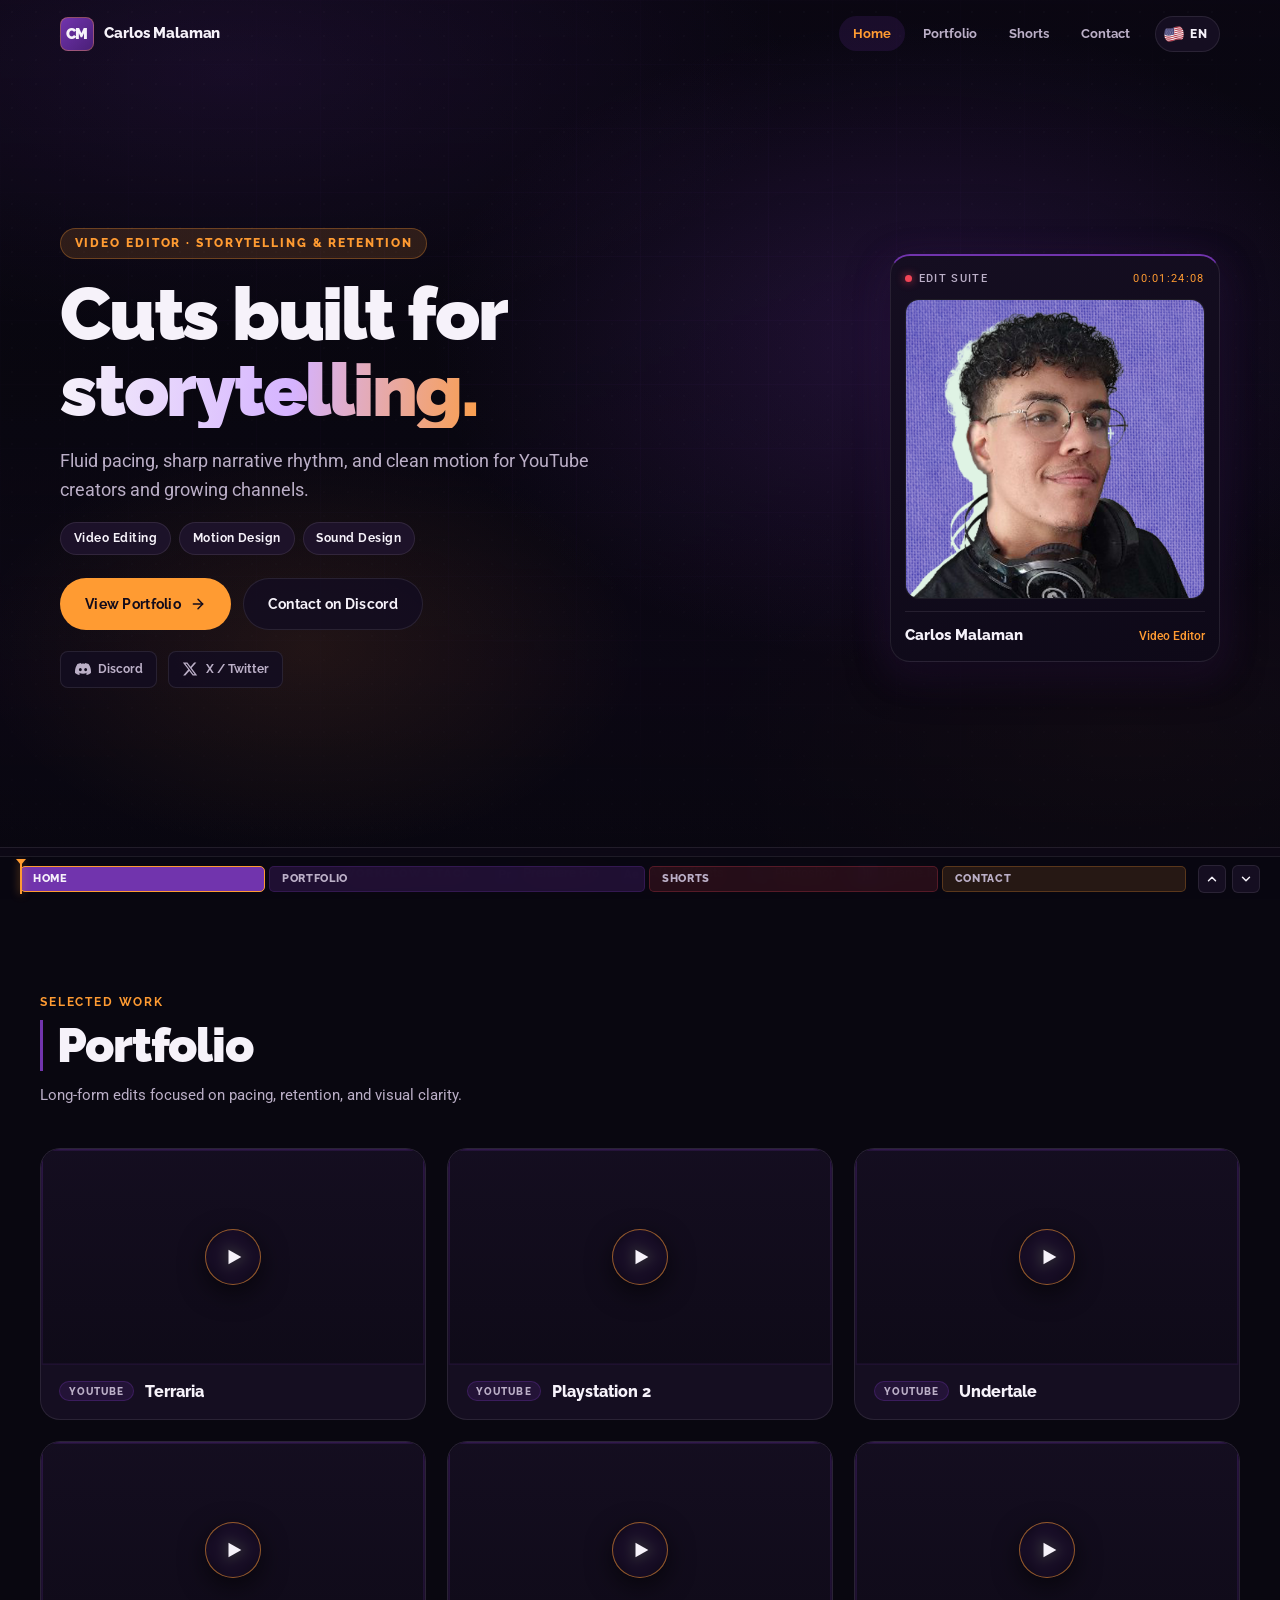
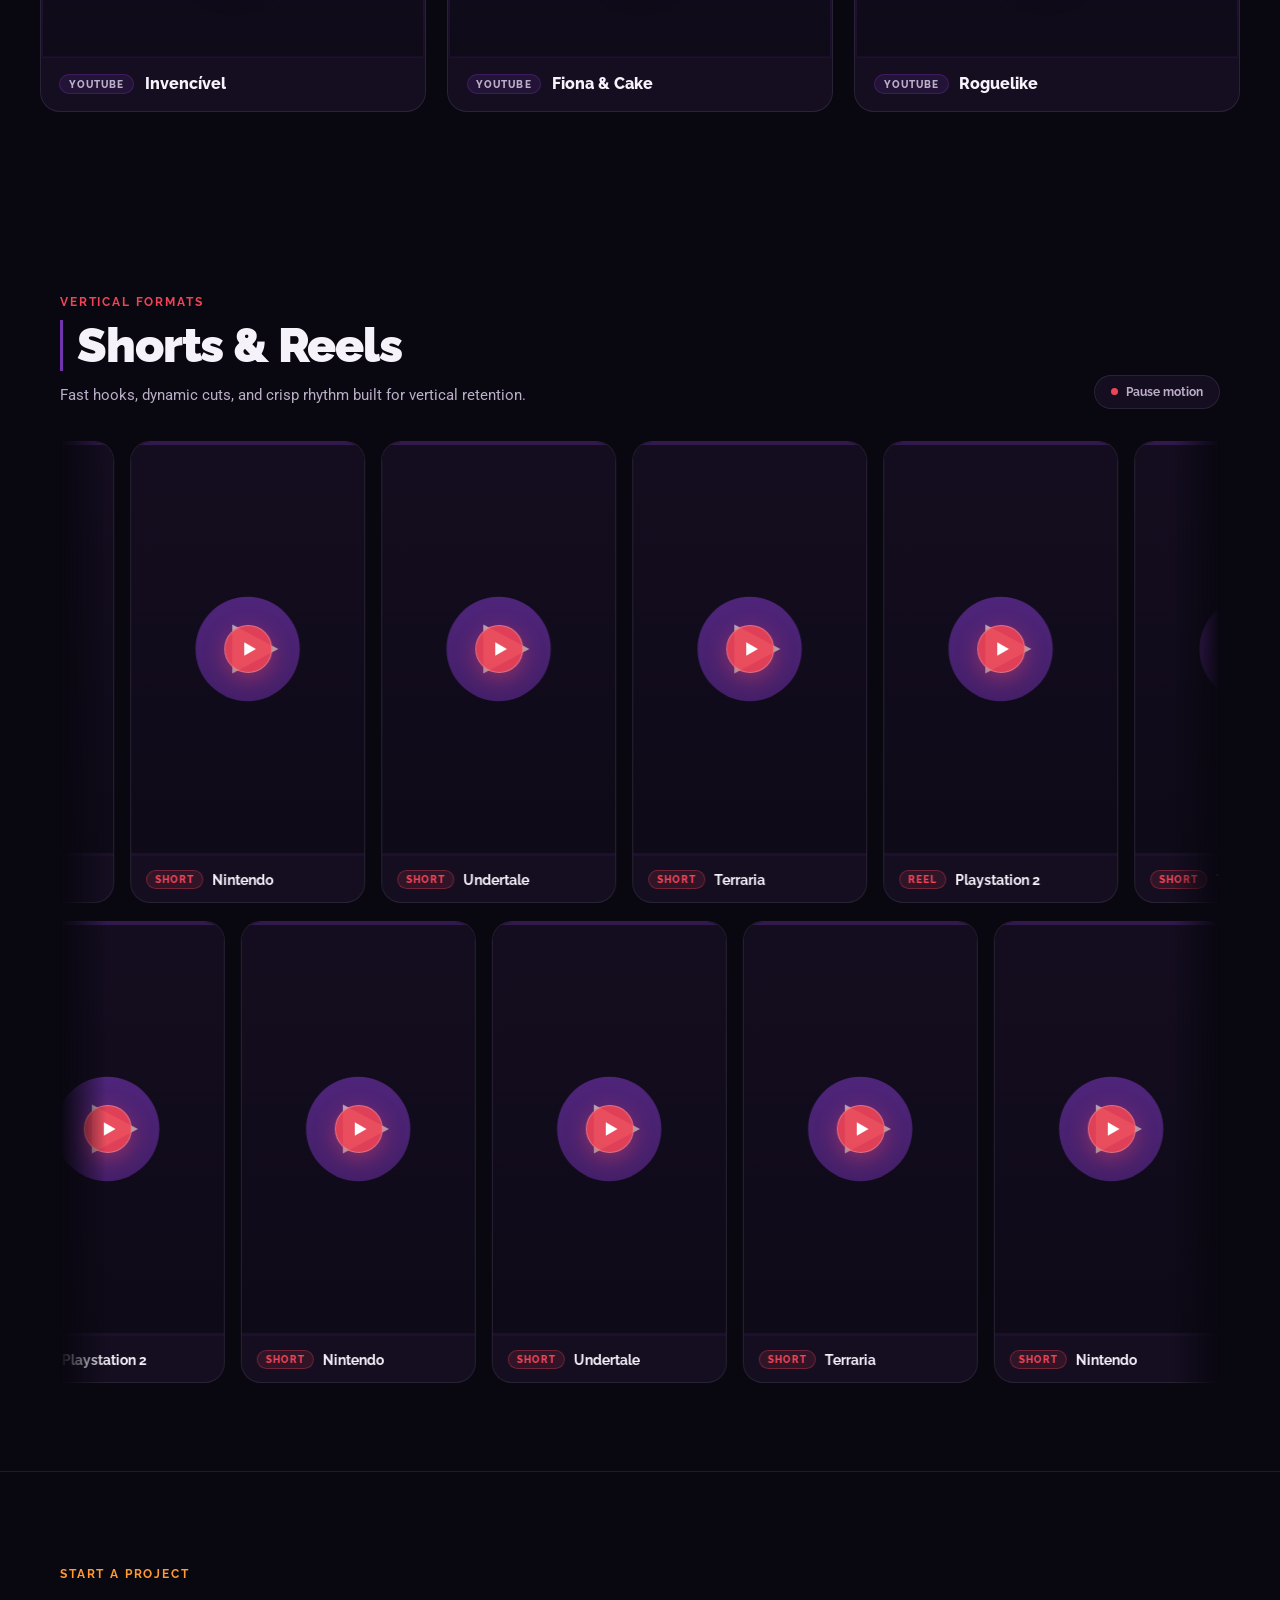
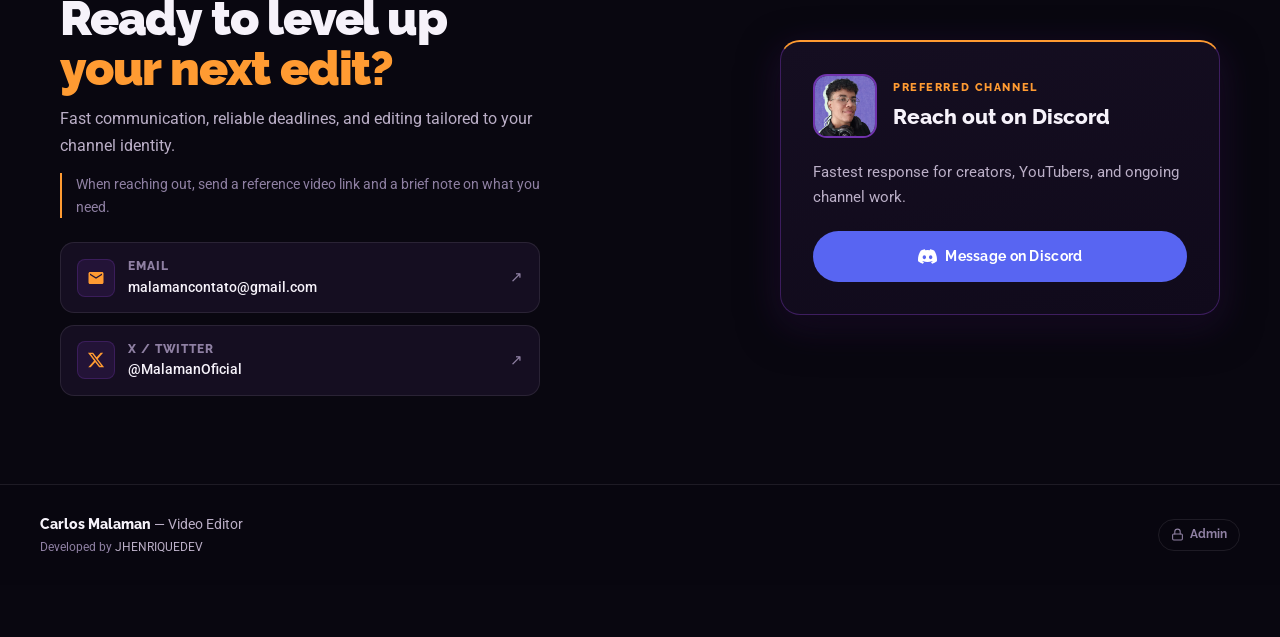
==== commit af5a195c: "feat(v2): painel /admin completo, rotas Vercel, docs operacionais, smoke tests e correção [hidden]" ====
--- a/WebsiteIA/index.html
+++ b/WebsiteIA/index.html
@@ -65,24 +65,24 @@
 
             <div class="hero__container">
                 <div class="hero__conteudo">
-                    <p class="hero__eyebrow reveal" data-i18n="hero.eyebrow">Video Editor · Storytelling &amp; Retention</p>
-
-                    <h1 class="hero__titulo reveal reveal--delay-1">
+                    <p class="hero__eyebrow" data-i18n="hero.eyebrow">Video Editor · Storytelling &amp; Retention</p>
+
+                    <h1 class="hero__titulo">
                         <span data-i18n="hero.headlineLine1">Cuts built for</span>
                         <span class="hero__titulo__destaque" data-i18n="hero.headlineAccent">storytelling.</span>
                     </h1>
 
-                    <p class="hero__subtitulo reveal reveal--delay-2" data-i18n="hero.subtitle">
+                    <p class="hero__subtitulo" data-i18n="hero.subtitle">
                         Fluid pacing, sharp narrative rhythm, and clean motion for YouTube creators and growing channels.
                     </p>
 
-                    <ul class="hero__servicos reveal reveal--delay-2" aria-label="Services">
+                    <ul class="hero__servicos" aria-label="Services">
                         <li class="hero__servico" data-i18n="hero.serviceEditing">Video Editing</li>
                         <li class="hero__servico" data-i18n="hero.serviceMotion">Motion Design</li>
                         <li class="hero__servico" data-i18n="hero.serviceSound">Sound Design</li>
                     </ul>
 
-                    <div class="hero__acoes reveal reveal--delay-3">
+                    <div class="hero__acoes">
                         <a class="btn btn--primario" href="#portfolio">
                             <span data-i18n="hero.ctaPortfolio">View Portfolio</span>
                             <svg class="btn__seta" viewBox="0 0 24 24" fill="none" stroke="currentColor" stroke-width="2.2" stroke-linecap="round" stroke-linejoin="round" aria-hidden="true"><line x1="5" y1="12" x2="19" y2="12"/><polyline points="12 5 19 12 12 19"/></svg>
@@ -99,7 +99,7 @@
                         </a>
                     </div>
 
-                    <div class="hero__redes reveal reveal--delay-4">
+                    <div class="hero__redes">
                         <a class="rede__link rede--discord" href="https://discord.com/invite/yGyrfG3A" target="_blank" rel="noopener noreferrer" aria-label="Discord">
                             <svg viewBox="0 0 24 24" aria-hidden="true"><path d="M20.317 4.37a19.791 19.791 0 0 0-4.885-1.515.074.074 0 0 0-.079.037c-.21.375-.444.864-.608 1.25a18.27 18.27 0 0 0-5.487 0 12.64 12.64 0 0 0-.617-1.25.077.077 0 0 0-.079-.037A19.736 19.736 0 0 0 3.677 4.37a.07.07 0 0 0-.032.027C.533 9.046-.32 13.58.099 18.057a.082.082 0 0 0 .031.057 19.9 19.9 0 0 0 5.993 3.03.078.078 0 0 0 .084-.028c.462-.63.874-1.295 1.226-1.994.021-.041.001-.09-.041-.106a13.107 13.107 0 0 1-1.872-.892.077.077 0 0 1-.008-.128 10.2 10.2 0 0 0 .372-.292.074.074 0 0 1 .077-.01c3.928 1.793 8.18 1.793 12.062 0a.074.074 0 0 1 .078.01c.12.098.246.198.373.292a.077.077 0 0 1-.006.127 12.299 12.299 0 0 1-1.873.892.077.077 0 0 0-.041.107c.36.698.772 1.362 1.225 1.993a.076.076 0 0 0 .084.028 19.839 19.839 0 0 0 6.002-3.03.077.077 0 0 0 .032-.054c.5-5.177-.838-9.674-3.549-13.66a.061.061 0 0 0-.031-.028zM8.02 15.33c-1.183 0-2.157-1.085-2.157-2.419 0-1.333.956-2.419 2.157-2.419 1.21 0 2.176 1.096 2.157 2.42 0 1.333-.956 2.418-2.157 2.418zm7.975 0c-1.183 0-2.157-1.085-2.157-2.419 0-1.333.955-2.419 2.157-2.419 1.21 0 2.176 1.096 2.157 2.42 0 1.333-.946 2.418-2.157 2.418z"/></svg>
                             <span>Discord</span>
@@ -111,7 +111,7 @@
                     </div>
                 </div>
 
-                <div class="hero__perfil reveal reveal--delay-2">
+                <div class="hero__perfil">
                     <div class="hero__frame">
                         <div class="hero__frame__top" aria-hidden="true">
                             <span class="hero__frame__rec"><span></span>EDIT SUITE</span>
--- a/WebsiteIA/css/style.css
+++ b/WebsiteIA/css/style.css
@@ -67,6 +67,10 @@
     margin: 0;
     padding: 0;
     box-sizing: border-box;
+}
+
+[hidden] {
+    display: none !important;
 }
 
 html {
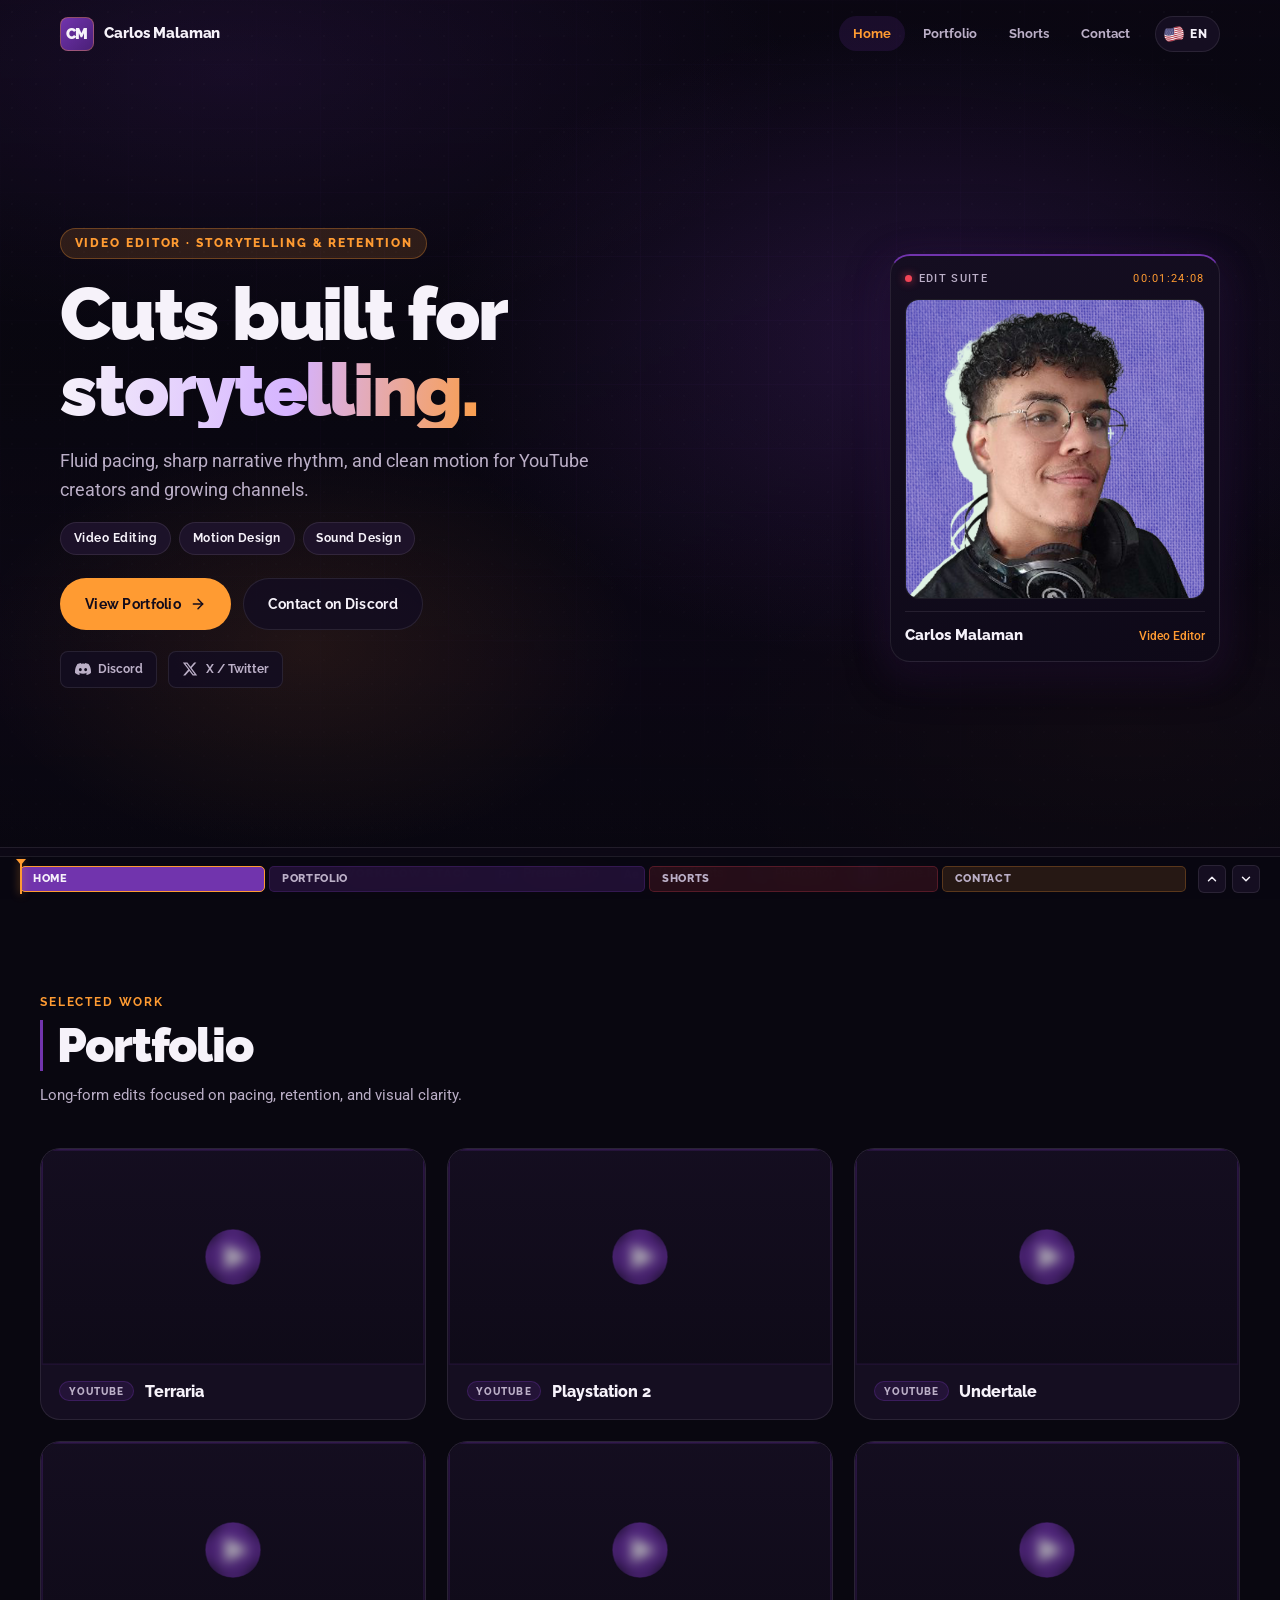
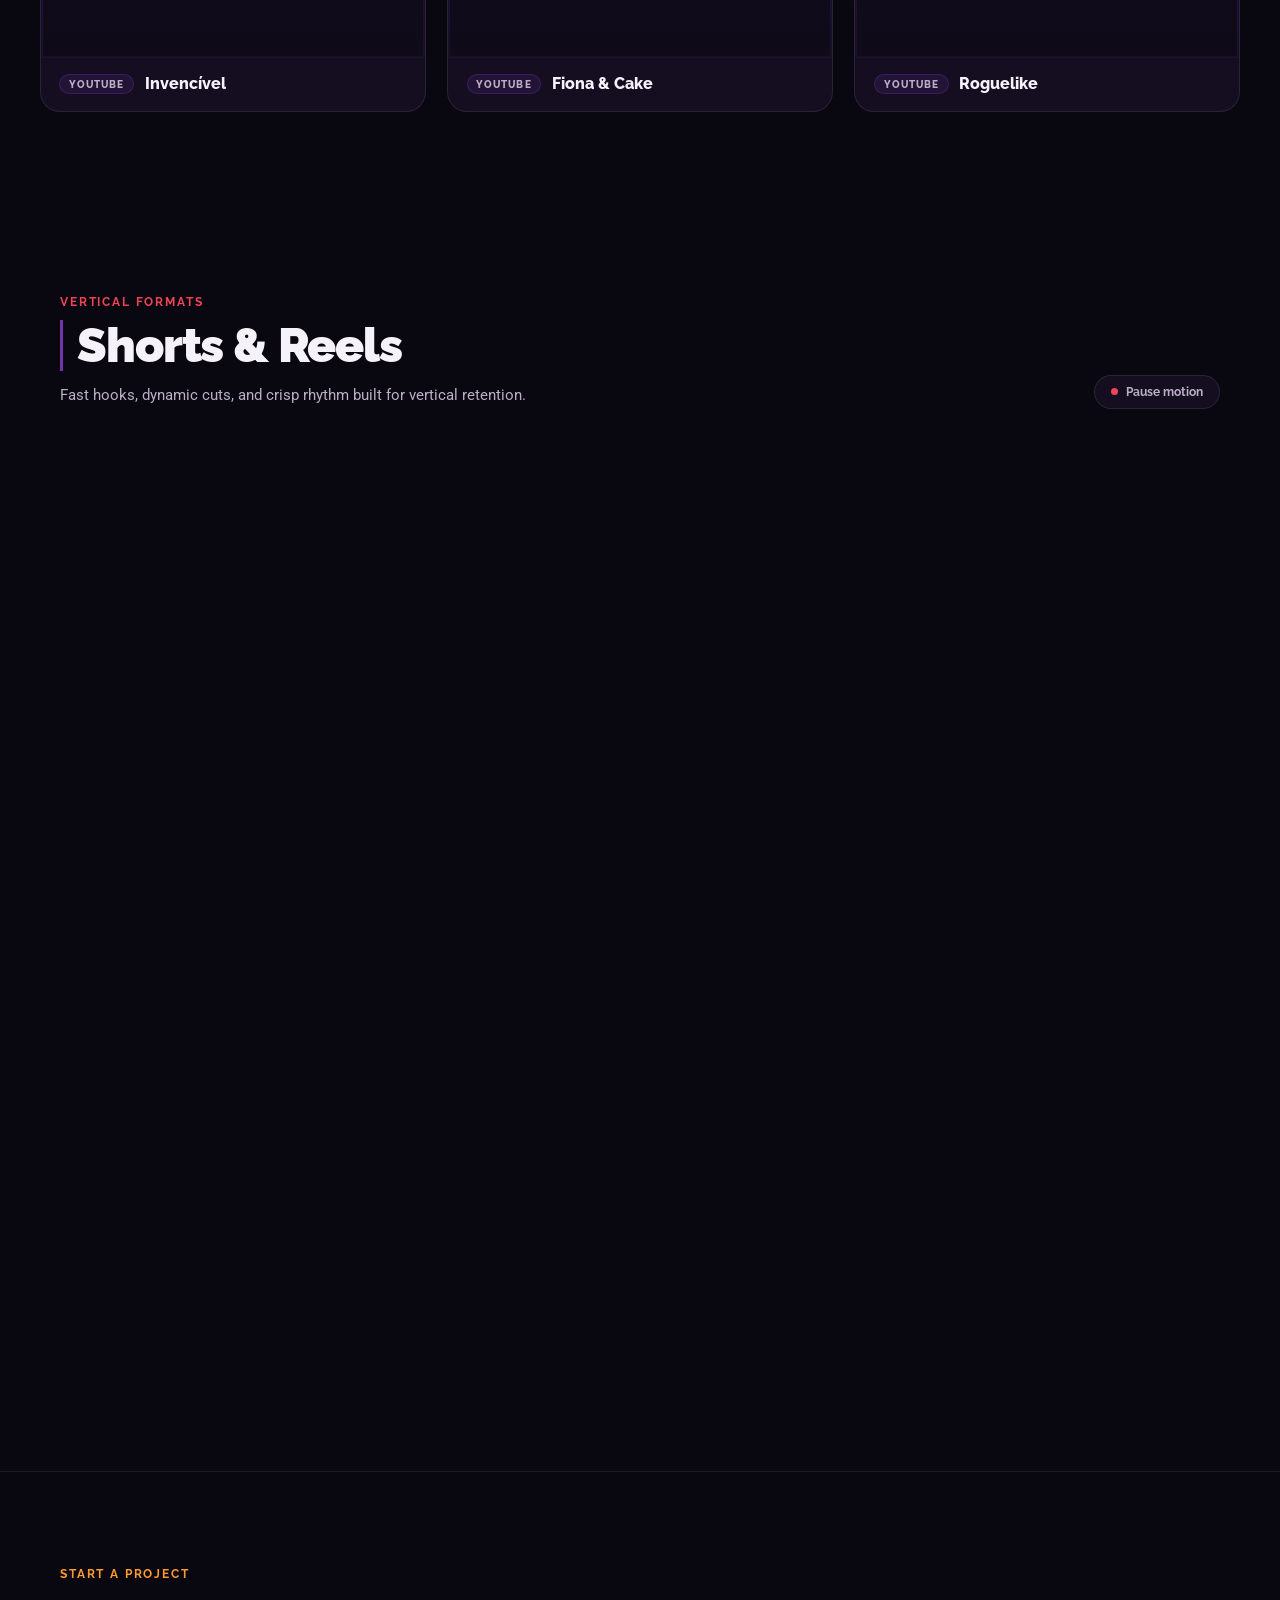
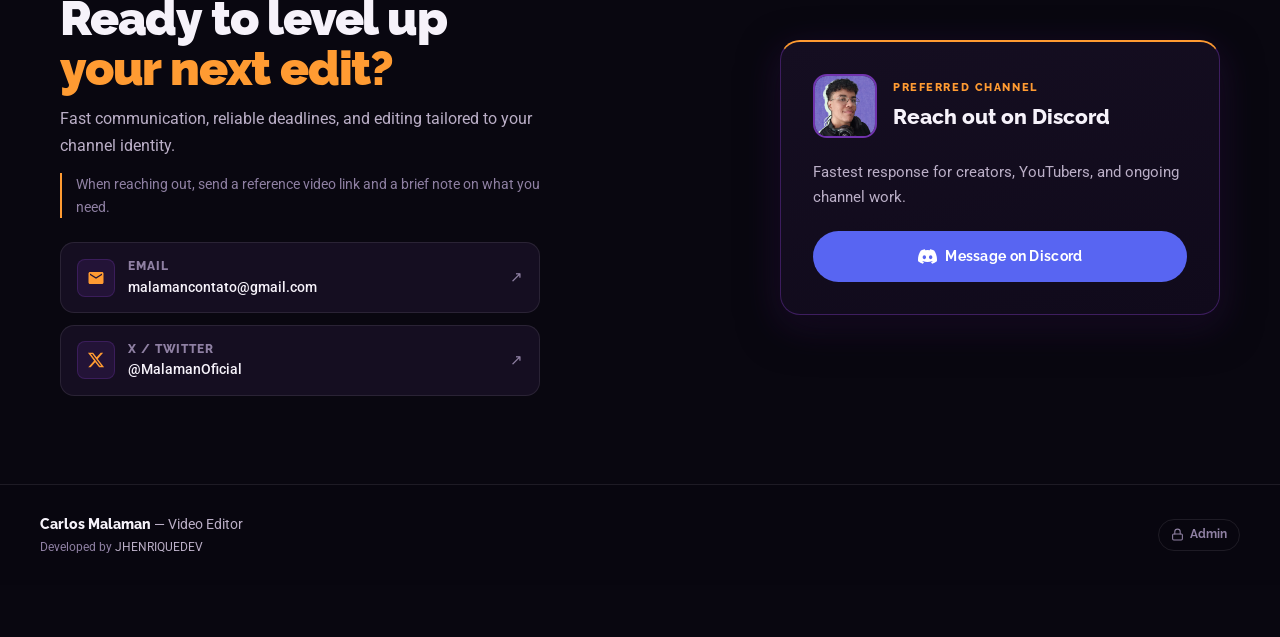
==== commit a73faf76: "test(homologacao): validar 32 regras Firestore e E2E /admin no Firebase Emulator + corrigir reordena" ====
--- a/WebsiteIA/index.html
+++ b/WebsiteIA/index.html
@@ -297,7 +297,7 @@
                 </p>
             </div>
 
-            <a class="rodape__admin" href="admin/" aria-label="Admin panel">
+            <a class="rodape__admin" href="/admin" aria-label="Admin panel">
                 <svg viewBox="0 0 24 24" fill="none" stroke="currentColor" stroke-width="2" stroke-linecap="round" stroke-linejoin="round" width="13" height="13" aria-hidden="true"><rect x="3" y="11" width="18" height="11" rx="2" ry="2"/><path d="M7 11V7a5 5 0 0 1 10 0v4"/></svg>
                 <span data-i18n="footer.adminLink">Admin</span>
             </a>
